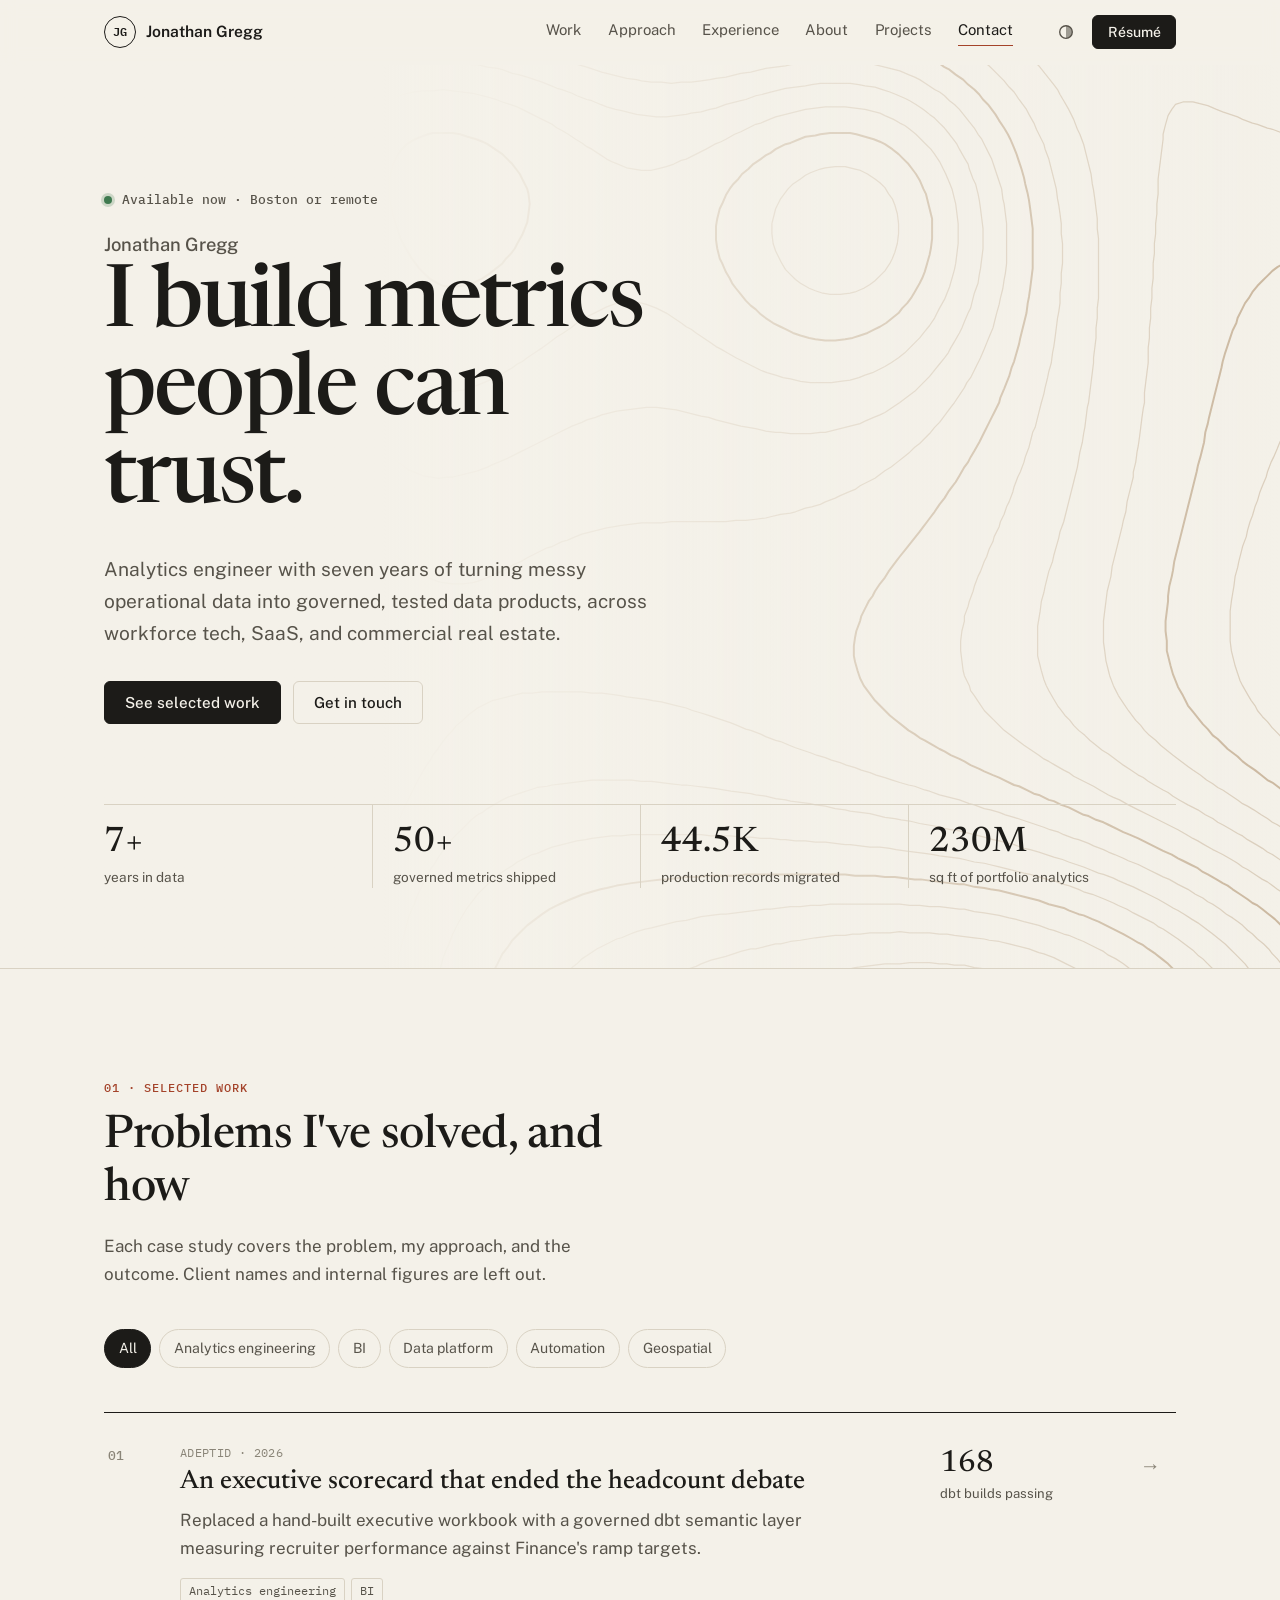
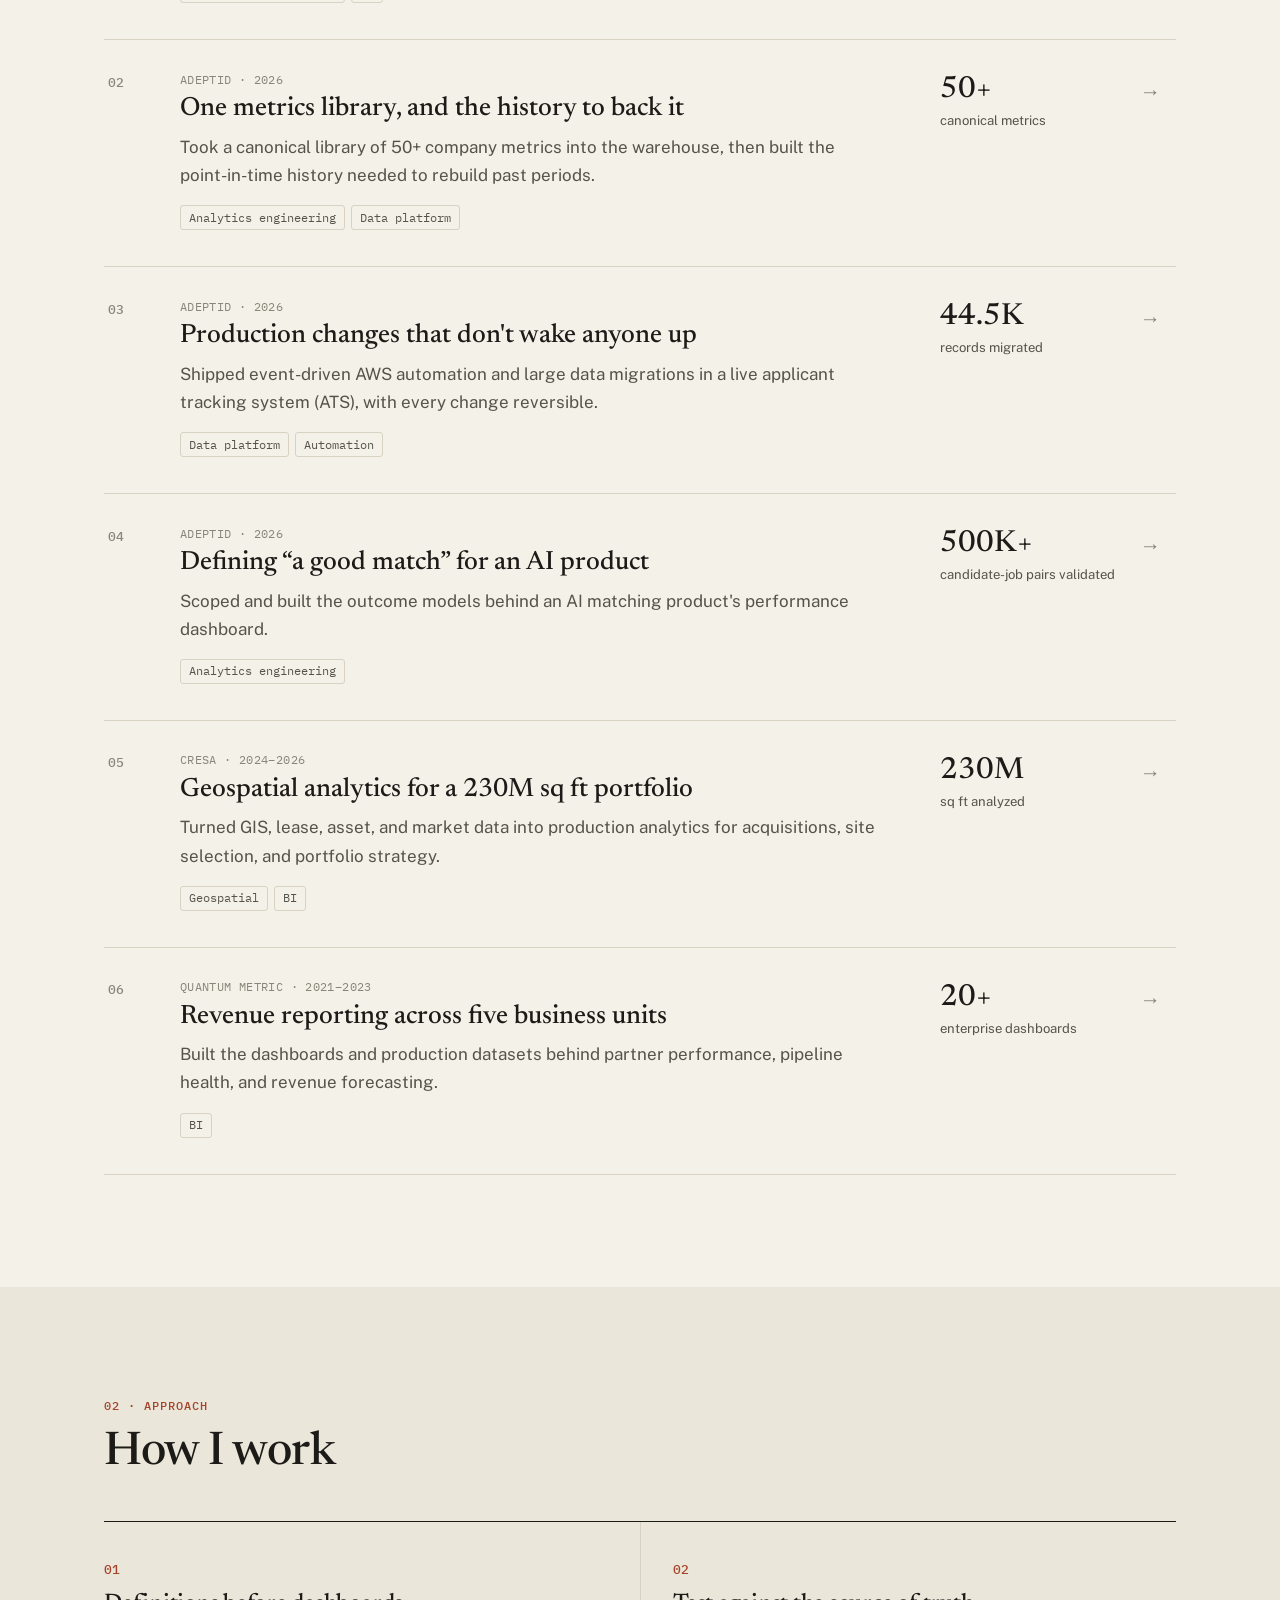
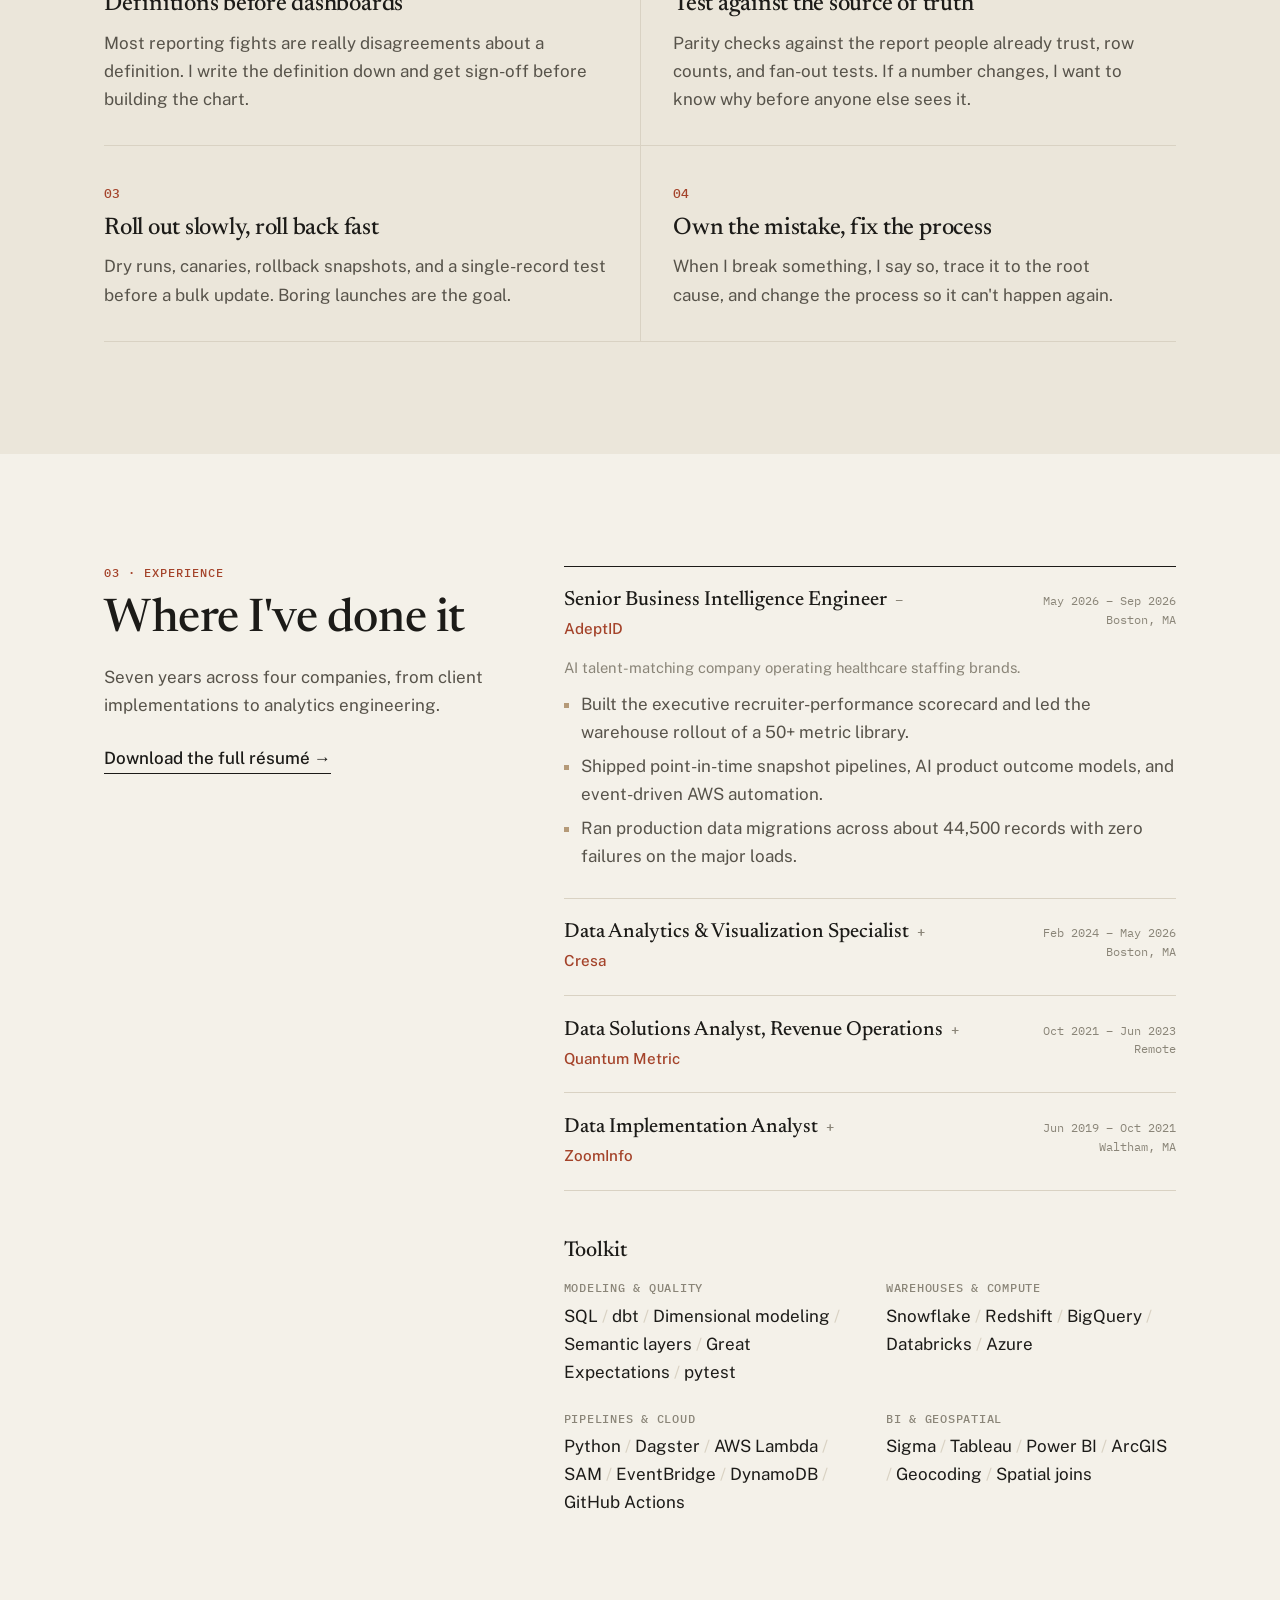
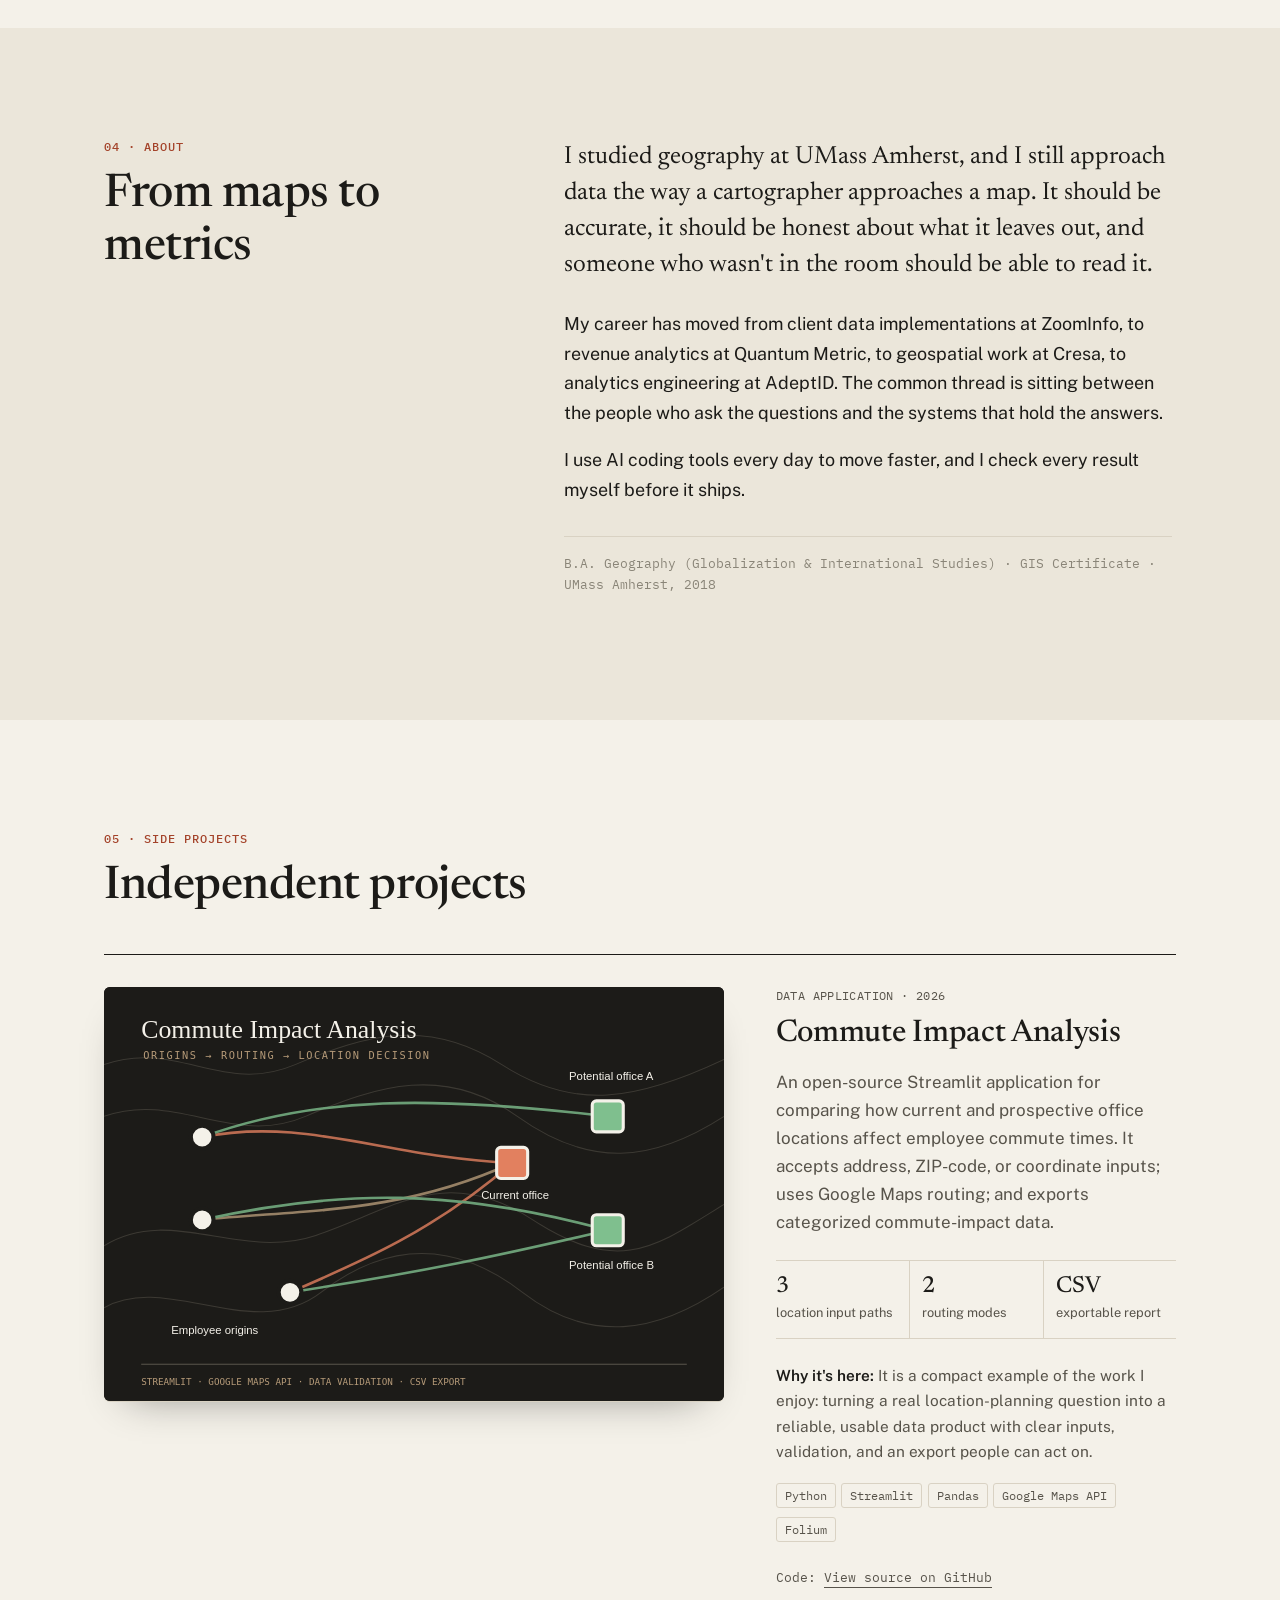
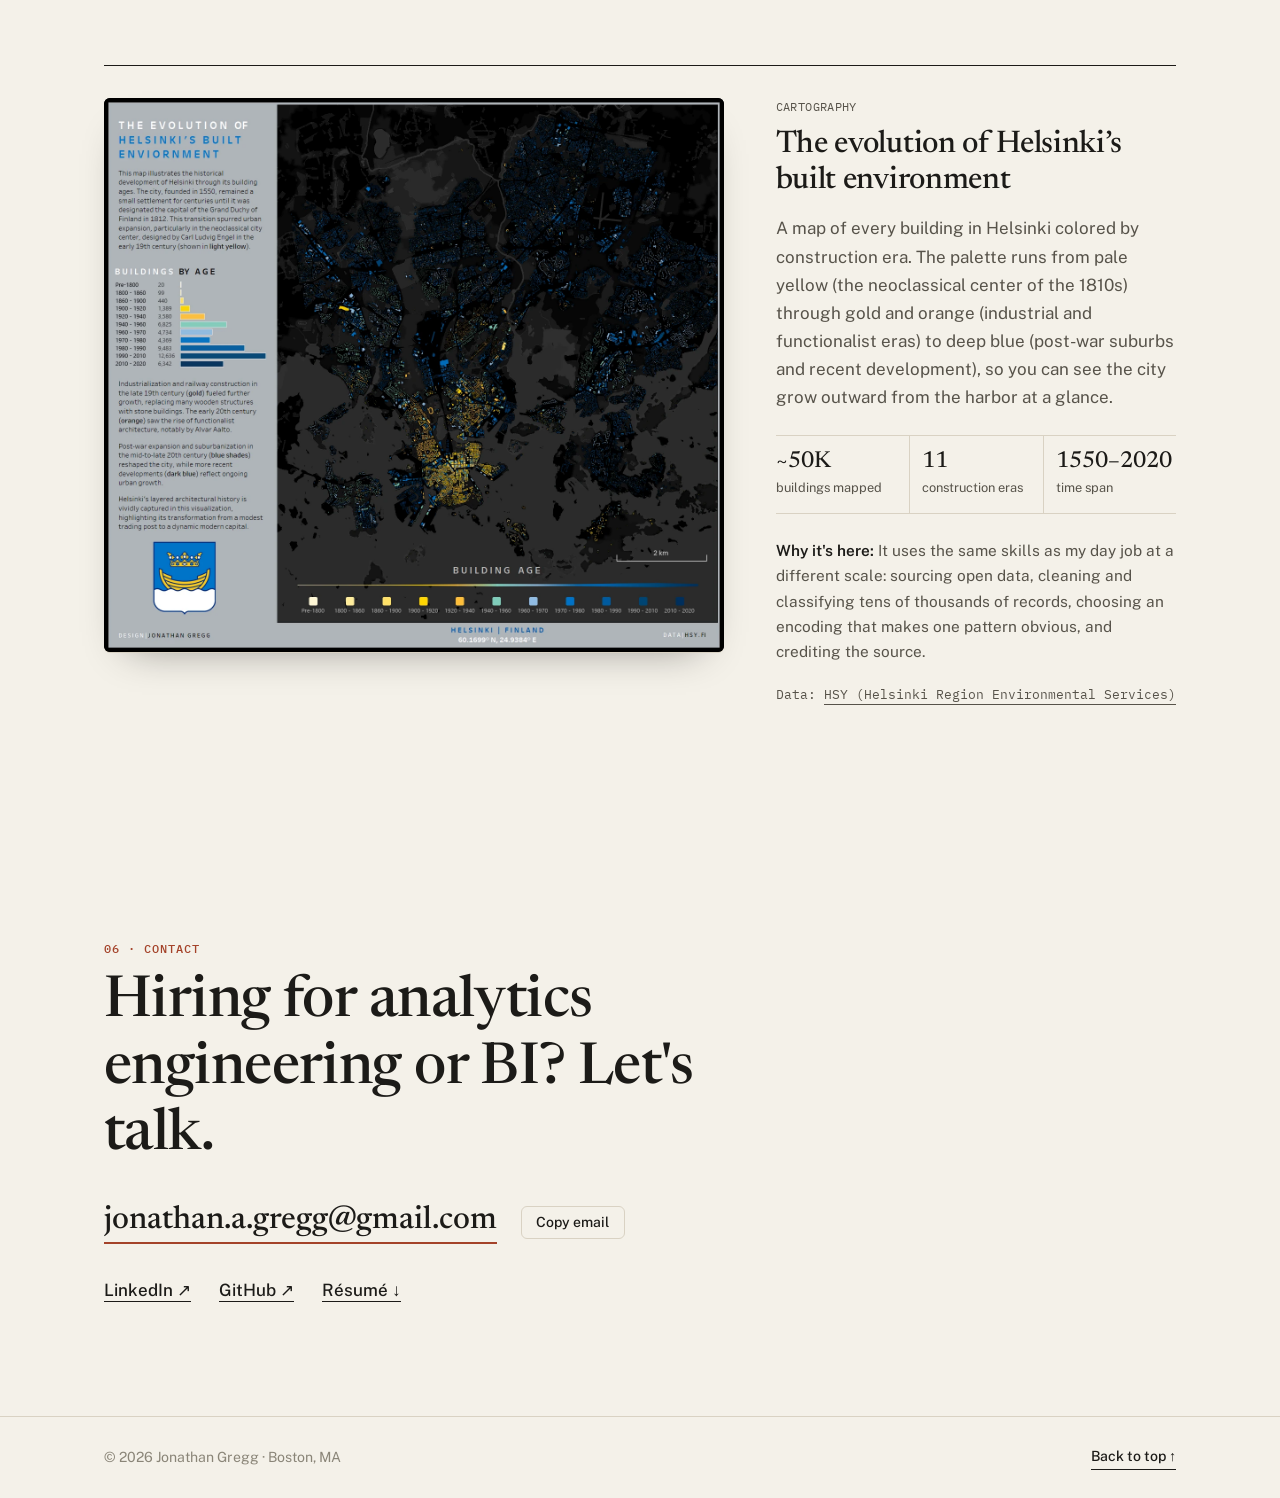
==== index.html @ a691b507 "Add commute impact portfolio project" ====
<!doctype html>
<html lang="en">
<head>
  <meta charset="utf-8">
  <meta name="viewport" content="width=device-width, initial-scale=1">
  <title>Jonathan Gregg · Analytics Engineer</title>
  <meta name="description" content="Jonathan Gregg is a Boston-based analytics engineer who builds governed, tested data products: dbt, Snowflake, Dagster, and BI.">
  <meta property="og:title" content="Jonathan Gregg · Analytics Engineer">
  <meta property="og:description" content="I build metrics people can trust. Selected work, experience, and contact.">
  <meta property="og:type" content="website">
  <meta property="og:url" content="https://jonathanagregg.github.io/">
  <link rel="canonical" href="https://jonathanagregg.github.io/">
  <meta name="theme-color" content="#f4f1e9">
  <link rel="icon" href="assets/img/favicon.svg" type="image/svg+xml">

  <!-- Apply the saved theme before first paint to avoid a flash. -->
  <script>
    try { var t = localStorage.getItem("theme"); if (t) document.documentElement.dataset.theme = t; } catch (e) {}
  </script>

  <link rel="preconnect" href="https://fonts.googleapis.com">
  <link rel="preconnect" href="https://fonts.gstatic.com" crossorigin>
  <link href="https://fonts.googleapis.com/css2?family=Newsreader:opsz,wght@6..72,400;6..72,500;6..72,600&family=Public+Sans:wght@400;500;600&family=IBM+Plex+Mono:wght@400;500&display=swap" rel="stylesheet">
  <link rel="stylesheet" href="assets/css/styles.css">
</head>
<body>
  <a class="skip" href="#main">Skip to content</a>

  <header class="site-header" id="top">
    <div class="wrap header-inner">
      <a class="wordmark" href="#top" aria-label="Back to top">
        <span class="monogram" aria-hidden="true">JG</span>
        <span class="wordmark-name" data-bind="name"></span>
      </a>
      <nav class="nav" aria-label="Primary">
        <button class="nav-toggle" aria-expanded="false" aria-controls="nav-list">Menu</button>
        <ul id="nav-list">
          <li><a href="#work">Work</a></li>
          <li><a href="#approach">Approach</a></li>
          <li><a href="#experience">Experience</a></li>
          <li><a href="#about">About</a></li>
          <li><a href="#projects">Projects</a></li>
          <li><a href="#contact">Contact</a></li>
        </ul>
      </nav>
      <div class="header-actions">
        <button class="theme-toggle" type="button" aria-label="Switch color theme">
          <svg viewBox="0 0 20 20" width="18" height="18" aria-hidden="true"><circle cx="10" cy="10" r="7" fill="none" stroke="currentColor" stroke-width="1.5"/><path d="M10 3a7 7 0 0 1 0 14z" fill="currentColor"/></svg>
        </button>
        <a class="btn btn-small" data-bind-href="resume" download>Résumé</a>
      </div>
    </div>
  </header>

  <main id="main">
    <!-- Hero -->
    <section class="hero">
      <div class="contours" aria-hidden="true"></div>
      <div class="wrap hero-inner">
        <p class="eyebrow"><span class="status-dot" aria-hidden="true"></span><span data-bind="availability"></span></p>
        <h1 class="hero-title">
          <span class="hero-name" data-bind="name"></span>
          <span class="hero-headline" data-bind="hero.headline"></span>
        </h1>
        <p class="hero-intro" data-bind="hero.intro"></p>
        <div class="hero-cta">
          <a class="btn" href="#work">See selected work</a>
          <a class="btn btn-ghost" href="#contact">Get in touch</a>
        </div>
        <dl class="glance" id="glance"></dl>
      </div>
    </section>

    <!-- Work -->
    <section class="section" id="work" aria-labelledby="work-title">
      <div class="wrap">
        <div class="section-head">
          <p class="kicker">01 · Selected work</p>
          <h2 id="work-title">Problems I've solved, and how</h2>
          <p class="section-lede">Each case study covers the problem, my approach, and the outcome. Client names and internal figures are left out.</p>
        </div>
        <div class="filters" role="toolbar" aria-label="Filter case studies" id="filters"></div>
        <p class="filter-count" id="filter-count" aria-live="polite"></p>
        <ol class="work-list" id="work-list"></ol>
      </div>
    </section>

    <!-- Approach -->
    <section class="section section-alt" id="approach" aria-labelledby="approach-title">
      <div class="wrap">
        <div class="section-head">
          <p class="kicker">02 · Approach</p>
          <h2 id="approach-title">How I work</h2>
        </div>
        <ol class="principles" id="principles"></ol>
      </div>
    </section>

    <!-- Experience -->
    <section class="section" id="experience" aria-labelledby="exp-title">
      <div class="wrap two-col">
        <div class="section-head">
          <p class="kicker">03 · Experience</p>
          <h2 id="exp-title">Where I've done it</h2>
          <p class="section-lede">Seven years across four companies, from client implementations to analytics engineering.</p>
          <a class="text-link" data-bind-href="resume" download>Download the full résumé →</a>
        </div>
        <div>
          <ol class="timeline" id="timeline"></ol>
          <h3 class="toolkit-title">Toolkit</h3>
          <div class="toolkit" id="toolkit"></div>
        </div>
      </div>
    </section>

    <!-- About -->
    <section class="section section-alt" id="about" aria-labelledby="about-title">
      <div class="wrap two-col">
        <div class="section-head">
          <p class="kicker">04 · About</p>
          <h2 id="about-title">From maps to metrics</h2>
        </div>
        <div class="prose" id="about-body"></div>
      </div>
    </section>

    <!-- Side projects -->
    <section class="section" id="projects" aria-labelledby="projects-title">
      <div class="wrap">
        <div class="section-head">
          <p class="kicker">05 · Side projects</p>
          <h2 id="projects-title">Independent projects</h2>
        </div>
        <div id="project-list"></div>
      </div>
    </section>

    <!-- Contact -->
    <section class="section contact" id="contact" aria-labelledby="contact-title">
      <div class="wrap">
        <p class="kicker">06 · Contact</p>
        <h2 id="contact-title" class="contact-title">Hiring for analytics engineering or BI? Let's talk.</h2>
        <div class="contact-row">
          <a class="contact-email" data-bind-mailto="email"><span data-bind="email"></span></a>
          <button class="btn btn-ghost btn-small" type="button" id="copy-email">Copy email</button>
        </div>
        <ul class="contact-links" id="contact-links"></ul>
      </div>
    </section>
  </main>

  <footer class="site-footer">
    <div class="wrap footer-inner">
      <p>© <span id="year"></span> <span data-bind="name"></span> · <span data-bind="location"></span></p>
      <a href="#top" class="text-link">Back to top ↑</a>
    </div>
  </footer>

  <!-- Case study panel -->
  <dialog class="case" id="case" aria-labelledby="case-title">
    <div class="case-bar">
      <p class="case-meta" id="case-meta"></p>
      <button class="case-close" type="button" data-close aria-label="Close case study">Close <kbd>Esc</kbd></button>
    </div>
    <article class="case-body" id="case-body"></article>
    <div class="case-nav">
      <button type="button" class="case-step" data-step="-1">← Previous</button>
      <span class="case-pos" id="case-pos"></span>
      <button type="button" class="case-step" data-step="1">Next →</button>
    </div>
  </dialog>

  <!-- Full-screen image viewer -->
  <dialog class="lightbox" id="lightbox" aria-label="Full-size image">
    <div class="lightbox-bar">
      <p class="lightbox-caption" id="lightbox-caption"></p>
      <div class="lightbox-actions">
        <a class="lightbox-btn" id="lightbox-open" target="_blank" rel="noopener">Open original ↗</a>
        <button class="lightbox-btn" type="button" data-close-lightbox>Close <kbd>Esc</kbd></button>
      </div>
    </div>
    <img id="lightbox-img" alt="">
  </dialog>

  <div class="toast" id="toast" role="status" aria-live="polite"></div>

  <noscript><p class="wrap">This site needs JavaScript to show its content. You can also reach me at jonathan.a.gregg@gmail.com.</p></noscript>

  <script src="assets/js/content.js"></script>
  <script src="assets/js/contours.js"></script>
  <script src="assets/js/main.js"></script>
</body>
</html>
---- assets/css/styles.css ----
/* ==========================================================================
   Jonathan Gregg: portfolio styles
   Colors and type are set once in :root. Change them there to re-theme.
   ========================================================================== */

:root {
  --paper: #f4f1e9;
  --paper-2: #ebe6da;
  --card: #fbf9f4;
  --ink: #1c1b18;
  --ink-2: #57534a;
  --ink-3: #8a8578;
  --rule: #d9d2c3;
  --accent: #a4432a;        /* survey-map red */
  --accent-ink: #fbf9f4;
  --contour: #b59a78;
  --ok: #3f7a4f;

  --serif: "Newsreader", "Iowan Old Style", Georgia, serif;
  --sans: "Public Sans", -apple-system, "Segoe UI", Helvetica, Arial, sans-serif;
  --mono: "IBM Plex Mono", ui-monospace, "SF Mono", Menlo, monospace;

  --wrap: 72rem;
  --gutter: clamp(1rem, 4vw, 2.5rem);
  --radius: 6px;
  --ease: cubic-bezier(.2, .7, .2, 1);
  color-scheme: light;
}

@media (prefers-color-scheme: dark) {
  :root:not([data-theme="light"]) {
    --paper: #151513; --paper-2: #1c1c19; --card: #1f1f1b;
    --ink: #ece7dc; --ink-2: #b3ad9f; --ink-3: #847f73; --rule: #34332d;
    --accent: #e2805f; --accent-ink: #151513; --contour: #6b5d4b; --ok: #7fbf8e;
    color-scheme: dark;
  }
}
:root[data-theme="dark"] {
  --paper: #151513; --paper-2: #1c1c19; --card: #1f1f1b;
  --ink: #ece7dc; --ink-2: #b3ad9f; --ink-3: #847f73; --rule: #34332d;
  --accent: #e2805f; --accent-ink: #151513; --contour: #6b5d4b; --ok: #7fbf8e;
  color-scheme: dark;
}

/* ---------- Base ---------- */
*, *::before, *::after { box-sizing: border-box; }
html { scroll-behavior: smooth; -webkit-text-size-adjust: 100%; }
html.modal-open { overflow: hidden; }
body {
  margin: 0;
  background: var(--paper);
  color: var(--ink);
  font: 400 1.0625rem/1.65 var(--sans);
  -webkit-font-smoothing: antialiased;
  text-rendering: optimizeLegibility;
}
img, svg { display: block; max-width: 100%; }
a { color: inherit; }
h1, h2, h3, h4 { font-family: var(--serif); font-weight: 500; line-height: 1.15; margin: 0; letter-spacing: -0.01em; }
p { margin: 0 0 1em; }
ul, ol { margin: 0; padding: 0; list-style: none; }
button { font: inherit; color: inherit; cursor: pointer; }
::selection { background: var(--accent); color: var(--accent-ink); }
:focus-visible { outline: 2px solid var(--accent); outline-offset: 3px; border-radius: 2px; }

.wrap { max-width: var(--wrap); margin: 0 auto; padding: 0 var(--gutter); }
.skip { position: absolute; left: -999px; top: 0; background: var(--ink); color: var(--paper); padding: .6rem 1rem; z-index: 100; }
.skip:focus { left: 1rem; top: 1rem; }

/* ---------- Buttons & links ---------- */
.btn {
  display: inline-flex; align-items: center; gap: .5rem;
  padding: .8rem 1.25rem; border-radius: var(--radius);
  background: var(--ink); color: var(--paper);
  border: 1px solid var(--ink);
  font: 500 .95rem/1 var(--sans); text-decoration: none;
  transition: transform .2s var(--ease), background .2s, color .2s;
}
.btn:hover { background: var(--accent); border-color: var(--accent); color: var(--accent-ink); }
.btn:active { transform: translateY(1px); }
.btn-ghost { background: transparent; color: var(--ink); border-color: var(--rule); }
.btn-ghost:hover { background: var(--paper-2); color: var(--ink); border-color: var(--ink-3); }
.btn-small { padding: .55rem .9rem; font-size: .875rem; }

.text-link {
  color: var(--ink); text-decoration: none; font-weight: 500;
  background: linear-gradient(currentColor, currentColor) 0 100% / 100% 1px no-repeat;
  padding-bottom: 2px; transition: color .2s, background-size .25s var(--ease);
}
.text-link:hover { color: var(--accent); }

.kicker { font: 500 .78rem/1 var(--mono); letter-spacing: .08em; text-transform: uppercase; color: var(--accent); margin-bottom: 1rem; }
.tag {
  display: inline-block; font: 400 .75rem/1 var(--mono); color: var(--ink-2);
  padding: .35rem .5rem; border: 1px solid var(--rule); border-radius: 3px; margin: 0 .35rem .35rem 0;
}

/* ---------- Header ---------- */
.site-header {
  position: sticky; top: 0; z-index: 20;
  background: color-mix(in srgb, var(--paper) 88%, transparent);
  backdrop-filter: saturate(1.2) blur(8px);
  -webkit-backdrop-filter: saturate(1.2) blur(8px);
  border-bottom: 1px solid transparent;
  transition: border-color .2s;
}
.site-header.scrolled { border-bottom-color: var(--rule); }
.header-inner { display: flex; align-items: center; gap: 1.5rem; height: 4rem; }
.wordmark { display: flex; align-items: center; gap: .65rem; text-decoration: none; font-weight: 600; }
.monogram {
  display: grid; place-items: center; width: 2rem; height: 2rem;
  border: 1.5px solid var(--ink); border-radius: 50%;
  font: 600 .72rem/1 var(--mono); letter-spacing: .02em;
}
.wordmark-name { font-size: .98rem; }
.nav { margin-left: auto; }
.nav ul { display: flex; gap: .25rem; }
.nav a {
  display: block; padding: .45rem .7rem; border-radius: var(--radius);
  text-decoration: none; font-size: .93rem; color: var(--ink-2); transition: color .2s, background .2s;
}
.nav a:hover { color: var(--ink); background: var(--paper-2); }
.nav a.active { color: var(--ink); }
.nav a.active::after { content: ""; display: block; height: 1.5px; background: var(--accent); margin-top: 2px; }
.nav-toggle { display: none; background: none; border: 1px solid var(--rule); border-radius: var(--radius); padding: .4rem .75rem; font-size: .88rem; }
.header-actions { display: flex; align-items: center; gap: .5rem; }
.theme-toggle {
  display: grid; place-items: center; width: 2.25rem; height: 2.25rem;
  background: none; border: 1px solid transparent; border-radius: var(--radius); color: var(--ink-2);
  transition: color .2s, border-color .2s;
}
.theme-toggle:hover { color: var(--ink); border-color: var(--rule); }

/* ---------- Hero ---------- */
.hero { position: relative; overflow: hidden; border-bottom: 1px solid var(--rule); }
.contours {
  position: absolute; inset: -5% -8% -5% 28%;
  color: var(--contour); opacity: .7; pointer-events: none;
}
.contours svg { width: 100%; height: 100%; }
.hero::before { /* fade the contours into the text column */
  content: ""; position: absolute; inset: 0; z-index: 1; pointer-events: none;
  background: linear-gradient(90deg, var(--paper) 30%, color-mix(in srgb, var(--paper) 40%, transparent) 70%, transparent);
}
.hero-inner { position: relative; z-index: 2; padding-top: clamp(4rem, 11vw, 8rem); padding-bottom: clamp(3rem, 7vw, 5rem); }
.eyebrow { display: flex; align-items: center; gap: .6rem; font: 500 .82rem/1 var(--mono); color: var(--ink-2); margin-bottom: 1.75rem; }
.status-dot { width: .5rem; height: .5rem; border-radius: 50%; background: var(--ok); box-shadow: 0 0 0 3px color-mix(in srgb, var(--ok) 22%, transparent); }
.hero-title { display: grid; gap: .35rem; }
.hero-name { font: 500 clamp(1rem, 1.5vw, 1.15rem)/1.2 var(--sans); color: var(--ink-2); letter-spacing: 0; }
.hero-headline { font-size: clamp(2.6rem, 7.2vw, 5.4rem); line-height: 1.02; letter-spacing: -0.025em; max-width: 11ch; }
.hero-intro { max-width: 36rem; font-size: clamp(1.05rem, 1.6vw, 1.2rem); color: var(--ink-2); margin: 1.75rem 0 2rem; }
.hero-cta { display: flex; flex-wrap: wrap; gap: .75rem; }

.glance {
  display: grid; grid-template-columns: repeat(4, 1fr); margin: clamp(3rem, 7vw, 5rem) 0 0;
  border-top: 1px solid var(--rule);
}
.glance-item { padding: 1.25rem 1.25rem 0 0; display: flex; flex-direction: column-reverse; gap: .35rem; }
.glance-item + .glance-item { padding-left: 1.25rem; border-left: 1px solid var(--rule); }
.glance dd { margin: 0; font: 500 clamp(1.6rem, 3vw, 2.2rem)/1 var(--serif); }
.glance dt { font-size: .85rem; color: var(--ink-2); }

/* ---------- Sections ---------- */
.section { padding: clamp(4rem, 9vw, 7rem) 0; scroll-margin-top: 3rem; }
.section-alt { background: var(--paper-2); }
.section-head { margin-bottom: 2.5rem; }
.section-head h2 { font-size: clamp(2rem, 4vw, 2.9rem); max-width: 20ch; }
.section-lede { color: var(--ink-2); max-width: 34rem; margin: 1rem 0 0; }
.two-col { display: grid; grid-template-columns: minmax(0, 1fr) minmax(0, 1.6fr); gap: clamp(2rem, 6vw, 5rem); }
.two-col .section-head { position: sticky; top: 6rem; align-self: start; }
.two-col .text-link { display: inline-block; margin-top: 1.5rem; }

/* ---------- Filters ---------- */
.filters { display: flex; flex-wrap: wrap; gap: .5rem; }
.chip {
  padding: .45rem .85rem; border-radius: 999px; background: transparent;
  border: 1px solid var(--rule); font-size: .88rem; color: var(--ink-2);
  transition: all .2s var(--ease);
}
.chip:hover { border-color: var(--ink-3); color: var(--ink); }
.chip[aria-pressed="true"] { background: var(--ink); border-color: var(--ink); color: var(--paper); }
.filter-count { min-height: 1.4em; margin: .9rem 0 0; font: .8rem var(--mono); color: var(--ink-3); }

/* ---------- Work list ---------- */
.work-list { border-top: 1px solid var(--ink); margin-top: .75rem; }
.work-item { border-bottom: 1px solid var(--rule); }
.work-link {
  display: grid; grid-template-columns: 3rem minmax(0, 1fr) 11rem 2rem; gap: 1.5rem; align-items: start;
  padding: 1.9rem .25rem; text-decoration: none; position: relative;
  transition: background .25s var(--ease), padding .25s var(--ease);
}
.work-link:hover { background: var(--card); padding-left: 1rem; padding-right: 1rem; }
.work-index { font: 500 .8rem/1.9 var(--mono); color: var(--ink-3); }
.work-main { display: grid; gap: .45rem; }
.work-meta { font: .78rem var(--mono); letter-spacing: .03em; color: var(--ink-3); text-transform: uppercase; }
.work-title { font: 500 clamp(1.3rem, 2.3vw, 1.65rem)/1.2 var(--serif); }
.work-link:hover .work-title { color: var(--accent); }
.work-summary { color: var(--ink-2); max-width: 44rem; }
.work-tags { margin-top: .35rem; }
.work-stat { display: grid; gap: .25rem; font-size: .82rem; color: var(--ink-2); padding-top: .3rem; }
.work-stat strong { font: 500 1.9rem/1 var(--serif); color: var(--ink); }
.work-arrow { font-size: 1.3rem; padding-top: .3rem; color: var(--ink-3); transition: transform .25s var(--ease), color .2s; }
.work-link:hover .work-arrow { transform: translateX(4px); color: var(--accent); }

/* ---------- Principles ---------- */
.principles { display: grid; grid-template-columns: repeat(2, minmax(0, 1fr)); gap: 0; border-top: 1px solid var(--ink); }
.principle { padding: 2rem 2rem 2rem 0; border-bottom: 1px solid var(--rule); }
.principle:nth-child(even) { padding-left: 2rem; border-left: 1px solid var(--rule); }
.principle-num { font: 500 .8rem var(--mono); color: var(--accent); }
.principle h3 { font-size: 1.5rem; margin: .6rem 0 .6rem; }
.principle p { color: var(--ink-2); margin: 0; max-width: 32rem; }

/* ---------- Timeline ---------- */
.timeline { border-top: 1px solid var(--ink); }
.role { border-bottom: 1px solid var(--rule); }
.role summary {
  display: flex; justify-content: space-between; gap: 1rem; align-items: baseline;
  padding: 1.35rem 0; cursor: pointer; list-style: none;
}
.role summary::-webkit-details-marker { display: none; }
.role-head { display: grid; gap: .15rem; }
.role-title { font: 500 1.28rem/1.25 var(--serif); }
.role-title::after { content: " +"; font-family: var(--mono); font-size: .9rem; color: var(--ink-3); }
.role details[open] .role-title::after { content: " −"; }
.role-org { color: var(--accent); font-weight: 500; font-size: .95rem; }
.role-dates { font: .78rem/1.5 var(--mono); color: var(--ink-3); text-align: right; white-space: nowrap; }
.role-dates > span { display: block; }
.role summary:hover .role-title { color: var(--accent); }
.role-blurb { color: var(--ink-3); font-size: .92rem; margin: -.4rem 0 .6rem; }
.role ul { padding: 0 0 1.4rem 1.1rem; list-style: square; color: var(--ink-2); }
.role li { margin-bottom: .35rem; }
.role li::marker { color: var(--contour); }

.toolkit-title { font-size: 1.35rem; margin: 3rem 0 1rem; }
.toolkit { display: grid; grid-template-columns: repeat(2, minmax(0, 1fr)); gap: 1.5rem 2rem; }
.tool-group h4 { font: 500 .78rem var(--mono); text-transform: uppercase; letter-spacing: .06em; color: var(--ink-3); margin-bottom: .4rem; }
.tool-group p { margin: 0; }
.sep { color: var(--rule); }

/* ---------- About ---------- */
.prose p { font-size: 1.12rem; max-width: 38rem; }
.prose p:first-child { font: 400 clamp(1.3rem, 2.2vw, 1.55rem)/1.45 var(--serif); }
.prose .edu { font: .82rem/1.6 var(--mono); color: var(--ink-3); border-top: 1px solid var(--rule); padding-top: 1rem; margin-top: 2rem; }

/* ---------- Contact ---------- */
.contact-title { font-size: clamp(2rem, 5vw, 3.6rem); max-width: 18ch; margin-bottom: 2rem; }
.contact-row { display: flex; flex-wrap: wrap; align-items: center; gap: 1rem 1.5rem; }
.contact-email {
  font: 500 clamp(1.25rem, 3vw, 2rem)/1.2 var(--serif); text-decoration: none; word-break: break-all;
  border-bottom: 2px solid var(--accent); padding-bottom: .15rem; transition: color .2s;
}
.contact-email:hover { color: var(--accent); }
.contact-links { display: flex; gap: 1.75rem; margin-top: 2rem; }

/* ---------- Footer ---------- */
.site-footer { border-top: 1px solid var(--rule); padding: 1.75rem 0; font-size: .88rem; color: var(--ink-3); }
.footer-inner { display: flex; justify-content: space-between; align-items: center; gap: 1rem; flex-wrap: wrap; }
.footer-inner p { margin: 0; }

/* ---------- Case study dialog ---------- */
.case {
  width: min(52rem, 100vw); max-width: 100vw; height: 100dvh; max-height: 100dvh;
  margin: 0 0 0 auto; padding: 0; border: 0; border-left: 1px solid var(--rule);
  background: var(--paper); color: var(--ink);
  display: none; flex-direction: column;
}
.case[open] { display: flex; animation: slide-in .35s var(--ease); }
.case::backdrop { background: rgb(20 18 14 / .45); animation: fade .3s ease; }
@keyframes slide-in { from { transform: translateX(3rem); opacity: 0; } to { transform: none; opacity: 1; } }
@keyframes fade { from { opacity: 0; } }
.case-bar, .case-nav {
  display: flex; align-items: center; justify-content: space-between; gap: 1rem;
  padding: .9rem clamp(1.25rem, 4vw, 3rem); border-bottom: 1px solid var(--rule); flex: none;
}
.case-nav { border-bottom: 0; border-top: 1px solid var(--rule); }
.case-meta { margin: 0; font: .8rem var(--mono); color: var(--ink-3); text-transform: uppercase; letter-spacing: .04em; }
.case-close, .case-step {
  background: none; border: 1px solid var(--rule); border-radius: var(--radius);
  padding: .45rem .8rem; font-size: .88rem; color: var(--ink-2); transition: all .2s;
}
.case-close:hover, .case-step:hover:not(:disabled) { color: var(--ink); border-color: var(--ink-3); }
.case-step:disabled { opacity: .4; cursor: default; }
.case-close kbd { font: .7rem var(--mono); color: var(--ink-3); margin-left: .3rem; }
.case-pos { font: .8rem var(--mono); color: var(--ink-3); }
.case-body { overflow-y: auto; padding: clamp(1.5rem, 5vw, 3rem); flex: 1; overscroll-behavior: contain; }
.case-body h2 { font-size: clamp(1.9rem, 4vw, 2.7rem); max-width: 22ch; }
.case-summary { font-size: 1.15rem; color: var(--ink-2); margin: 1rem 0 2rem; max-width: 40rem; }
.case-metrics { display: grid; grid-template-columns: repeat(3, minmax(0, 1fr)); margin: 0 0 2.5rem; border-block: 1px solid var(--rule); }
.case-metrics div { padding: 1.1rem 1rem 1.1rem 0; }
.case-metrics div + div { padding-left: 1rem; border-left: 1px solid var(--rule); }
.case-metrics dd { margin: 0 0 .3rem; font: 500 2rem/1 var(--serif); color: var(--accent); }
.case-metrics dt { font-size: .85rem; color: var(--ink-2); }
.case-grid { display: grid; gap: 2rem; }
.case-grid h3 { font: 500 .78rem var(--mono); text-transform: uppercase; letter-spacing: .08em; color: var(--ink-3); margin-bottom: .75rem; }
.case-grid p { margin: 0; max-width: 42rem; }
.steps { counter-reset: s; display: grid; gap: .9rem; max-width: 42rem; }
.steps li { counter-increment: s; display: grid; grid-template-columns: 2rem 1fr; }
.steps li::before { content: counter(s, decimal-leading-zero); font: 500 .8rem/1.9 var(--mono); color: var(--accent); }
.case-outcome { background: var(--card); border: 1px solid var(--rule); border-left: 3px solid var(--accent); padding: 1.25rem 1.4rem; border-radius: 0 var(--radius) var(--radius) 0; }
.case-outcome p { font: 400 1.2rem/1.45 var(--serif); }

/* ---------- Side projects ---------- */
.project {
  display: grid; grid-template-columns: minmax(0, 1.55fr) minmax(0, 1fr);
  gap: clamp(1.75rem, 4vw, 3.5rem); align-items: start;
  border-top: 1px solid var(--ink); padding-top: 2rem;
}
.project + .project { margin-top: 4rem; }
.project-figure { margin: 0; }
.project-zoom {
  position: relative; display: block; width: 100%; padding: 0; border: 0; background: #1b1b1b;
  border-radius: var(--radius); overflow: hidden; cursor: zoom-in;
  box-shadow: 0 1px 0 var(--rule), 0 18px 40px -24px rgb(0 0 0 / .45);
}
.project-zoom img { width: 100%; height: auto; transition: transform .6s var(--ease); }
.project-zoom:hover img { transform: scale(1.015); }
.project-zoom-hint {
  position: absolute; right: .75rem; bottom: .75rem;
  font: 500 .72rem/1 var(--mono); letter-spacing: .05em; text-transform: uppercase;
  color: #f4f1e9; background: rgb(20 18 14 / .72); padding: .5rem .65rem; border-radius: 3px;
  opacity: 0; transform: translateY(4px); transition: opacity .25s, transform .25s var(--ease);
}
.project-zoom:hover .project-zoom-hint, .project-zoom:focus-visible .project-zoom-hint { opacity: 1; transform: none; }
.project-text h3 { font-size: clamp(1.5rem, 2.6vw, 1.95rem); margin: .5rem 0 1rem; }
.project-text > p { color: var(--ink-2); }
.project-facts { display: grid; grid-template-columns: repeat(3, minmax(0, 1fr)); margin: 1.5rem 0; border-block: 1px solid var(--rule); }
.project-facts div { padding: .9rem .75rem .9rem 0; }
.project-facts div + div { padding-left: .75rem; border-left: 1px solid var(--rule); }
.project-facts dd { margin: 0 0 .25rem; font: 500 1.45rem/1 var(--serif); color: var(--ink); white-space: nowrap; }
.project-facts dt { font-size: .8rem; color: var(--ink-2); }
.project-why { font-size: .96rem; }
.project-why strong { color: var(--ink); font-weight: 600; }
.project-source { font: .8rem/1.6 var(--mono); color: var(--ink-3); margin-top: 1.25rem; }
.project-source .text-link { font-weight: 400; color: var(--ink-2); }

/* ---------- Lightbox ---------- */
.lightbox {
  width: 100vw; height: 100dvh; max-width: 100vw; max-height: 100dvh; margin: 0; padding: 0;
  border: 0; background: rgb(14 13 11 / .94); color: #ece7dc;
  display: none; flex-direction: column;
}
.lightbox[open] { display: flex; animation: fade .25s ease; }
.lightbox::backdrop { background: transparent; }
.lightbox-bar { display: flex; justify-content: space-between; align-items: center; gap: 1rem; padding: .85rem clamp(1rem, 3vw, 2rem); flex: none; }
.lightbox-caption { margin: 0; font: .8rem var(--mono); letter-spacing: .04em; text-transform: uppercase; color: #b3ad9f; }
.lightbox-actions { display: flex; gap: .5rem; }
.lightbox-btn {
  background: none; border: 1px solid #3a3933; border-radius: var(--radius); color: #ece7dc;
  padding: .45rem .8rem; font: .88rem var(--sans); text-decoration: none; transition: border-color .2s;
}
.lightbox-btn:hover { border-color: #847f73; }
.lightbox-btn kbd { font: .7rem var(--mono); color: #847f73; margin-left: .3rem; }
.lightbox img { flex: 1; min-height: 0; width: 100%; object-fit: contain; padding: 0 clamp(.5rem, 2vw, 2rem) clamp(.5rem, 2vw, 2rem); cursor: zoom-out; }

/* ---------- Toast ---------- */
.toast {
  position: fixed; left: 50%; bottom: 1.5rem; z-index: 50;
  transform: translate(-50%, 1rem); opacity: 0; pointer-events: none;
  background: var(--ink); color: var(--paper); padding: .65rem 1rem; border-radius: var(--radius);
  font-size: .9rem; transition: all .25s var(--ease);
}
.toast.show { opacity: 1; transform: translate(-50%, 0); }

/* ---------- Reveal ---------- */
.reveal { opacity: 0; transform: translateY(10px); transition: opacity .6s var(--ease), transform .6s var(--ease); }
.reveal.in { opacity: 1; transform: none; }

/* ---------- Responsive ---------- */
@media (max-width: 900px) {
  .project { grid-template-columns: 1fr; }
  .project-zoom-hint { opacity: 1; transform: none; }
  .two-col { grid-template-columns: 1fr; gap: 0; }
  .two-col .section-head { position: static; }
  .work-link { grid-template-columns: 2.25rem minmax(0, 1fr) 1.5rem; }
  .work-stat { grid-column: 2; grid-row: 2; display: flex; align-items: baseline; gap: .6rem; padding: 0; }
  .work-stat strong { font-size: 1.4rem; }
  .work-arrow { grid-column: 3; grid-row: 1; }
}
@media (max-width: 760px) {
  .nav-toggle { display: inline-block; }
  .nav ul {
    display: none; position: absolute; left: 0; right: 0; top: 4rem;
    flex-direction: column; gap: 0; padding: .5rem var(--gutter) 1rem;
    background: var(--paper); border-bottom: 1px solid var(--rule);
  }
  .nav ul.open { display: flex; }
  .nav a { padding: .8rem 0; font-size: 1.05rem; border-bottom: 1px solid var(--rule); border-radius: 0; }
  .nav a.active::after { display: none; }
  .wordmark-name { display: none; }
  .header-inner { gap: .75rem; }
  .contours { inset: 0 -40% 0 -10%; opacity: .35; }
  .hero::before { background: linear-gradient(180deg, transparent, var(--paper) 85%); }
  .glance { grid-template-columns: repeat(2, 1fr); }
  .glance-item:nth-child(3) { padding-left: 0; border-left: 0; }
  .glance-item { padding-bottom: 1.25rem; }
  .glance-item:nth-child(n+3) { border-top: 1px solid var(--rule); }
  .principles, .toolkit { grid-template-columns: 1fr; }
  .principle, .principle:nth-child(even) { padding: 1.75rem 0; border-left: 0; }
  .case-metrics { grid-template-columns: 1fr; }
  .case-metrics div + div { padding-left: 0; border-left: 0; border-top: 1px solid var(--rule); }
  .case-metrics div { display: flex; align-items: baseline; gap: .75rem; padding: .8rem 0; }
  .case-metrics dd { font-size: 1.5rem; margin: 0; }
  .case { border-left: 0; }
  .case-close kbd { display: none; }
  .role summary { flex-direction: column; gap: .35rem; }
  .lightbox-btn kbd { display: none; }
  .project-facts dd { font-size: 1.1rem; white-space: normal; }
  .project-facts div { padding-right: .5rem; }
  .project-facts div + div { padding-left: .5rem; }
  .lightbox-caption { display: none; }
  .role-dates { text-align: left; }
  .role-dates > span { display: inline; }
  .role-place::before { content: " · "; }
  .role-dates { white-space: normal; }
}

@media (prefers-reduced-motion: reduce) {
  html { scroll-behavior: auto; }
  *, *::before, *::after { animation: none !important; transition: none !important; }
  .reveal { opacity: 1; transform: none; }
}

/* ---------- Print: a clean one-pager of the page ---------- */
@media print {
  .site-header, .contours, .hero::before, .lightbox, .project-zoom-hint, .filters, .filter-count, .hero-cta, .work-arrow, .case, .toast, .site-footer a, #copy-email { display: none !important; }
  body { background: #fff; color: #000; font-size: 11pt; }
  .section, .hero-inner { padding: 1.5rem 0; }
  .section-alt { background: none; }
  .reveal { opacity: 1; transform: none; }
  .role details > *:not(summary) { display: block; }
  a { text-decoration: none; }
}
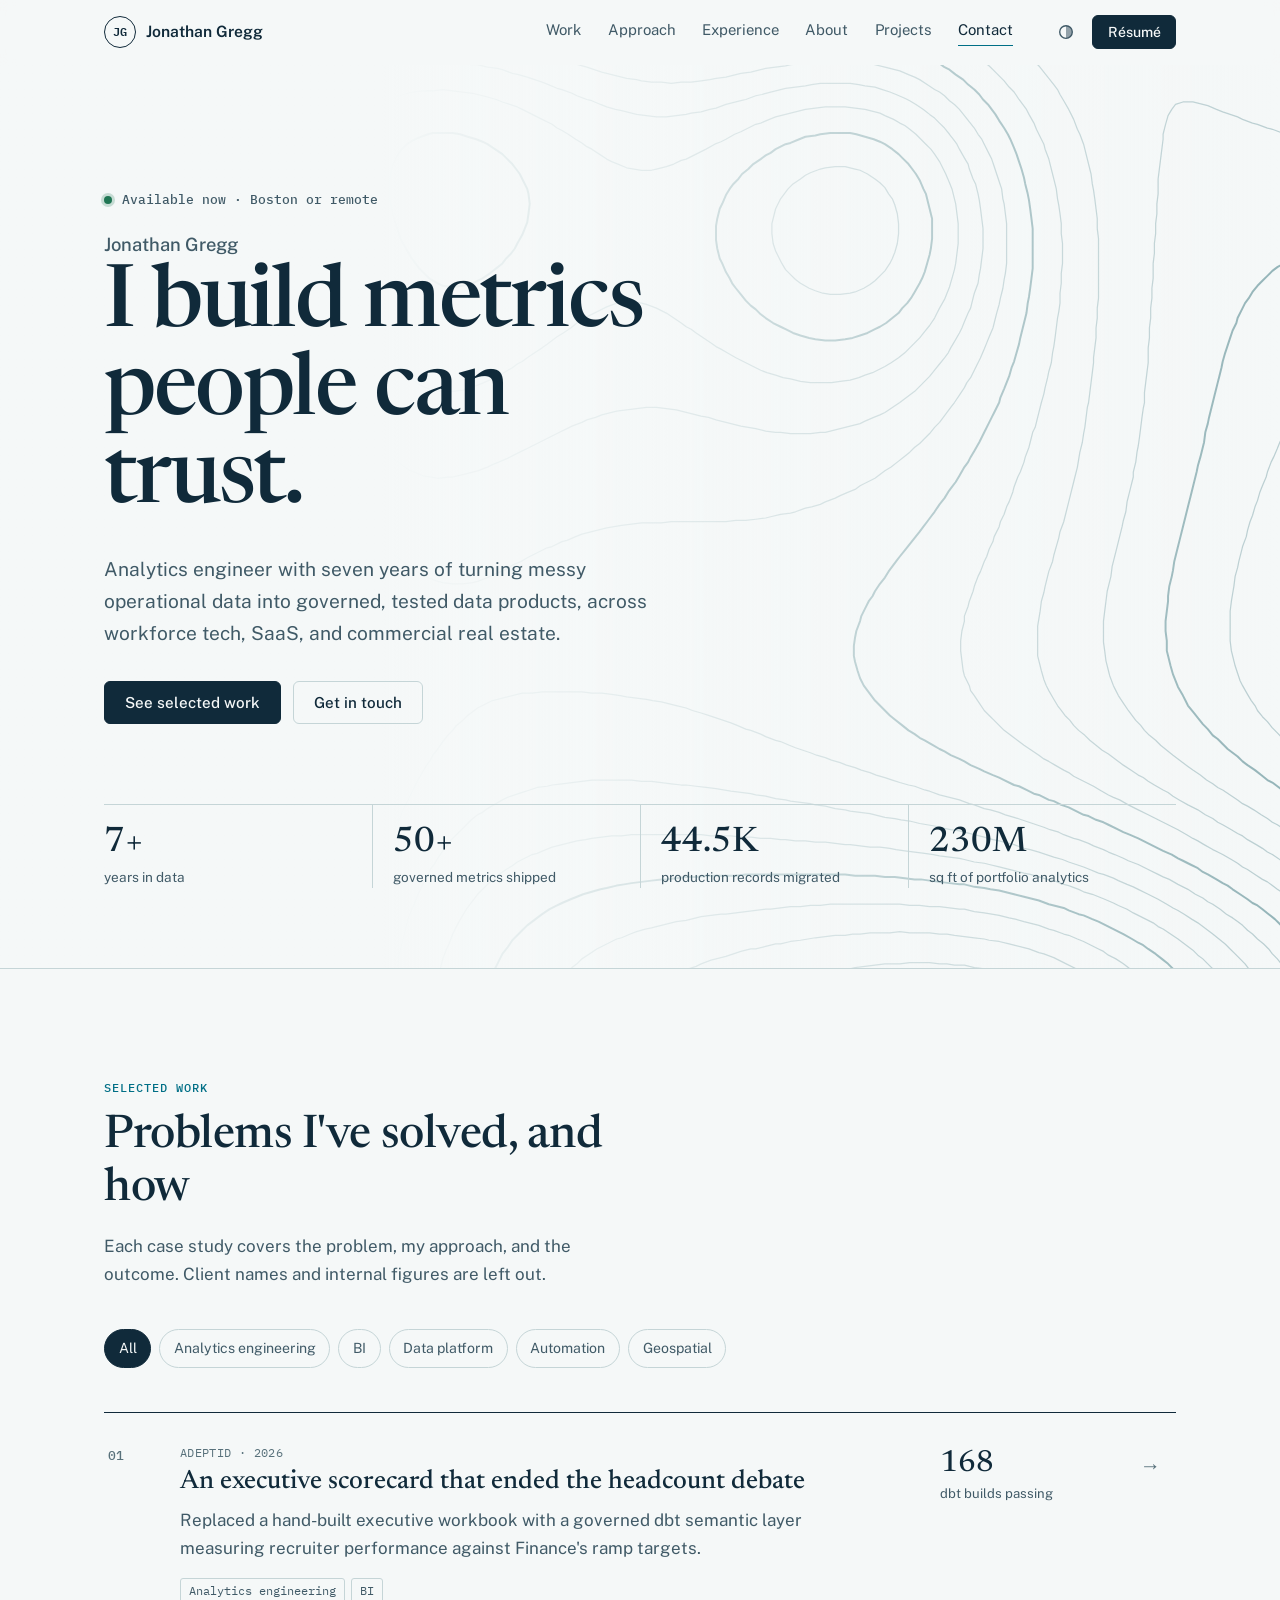
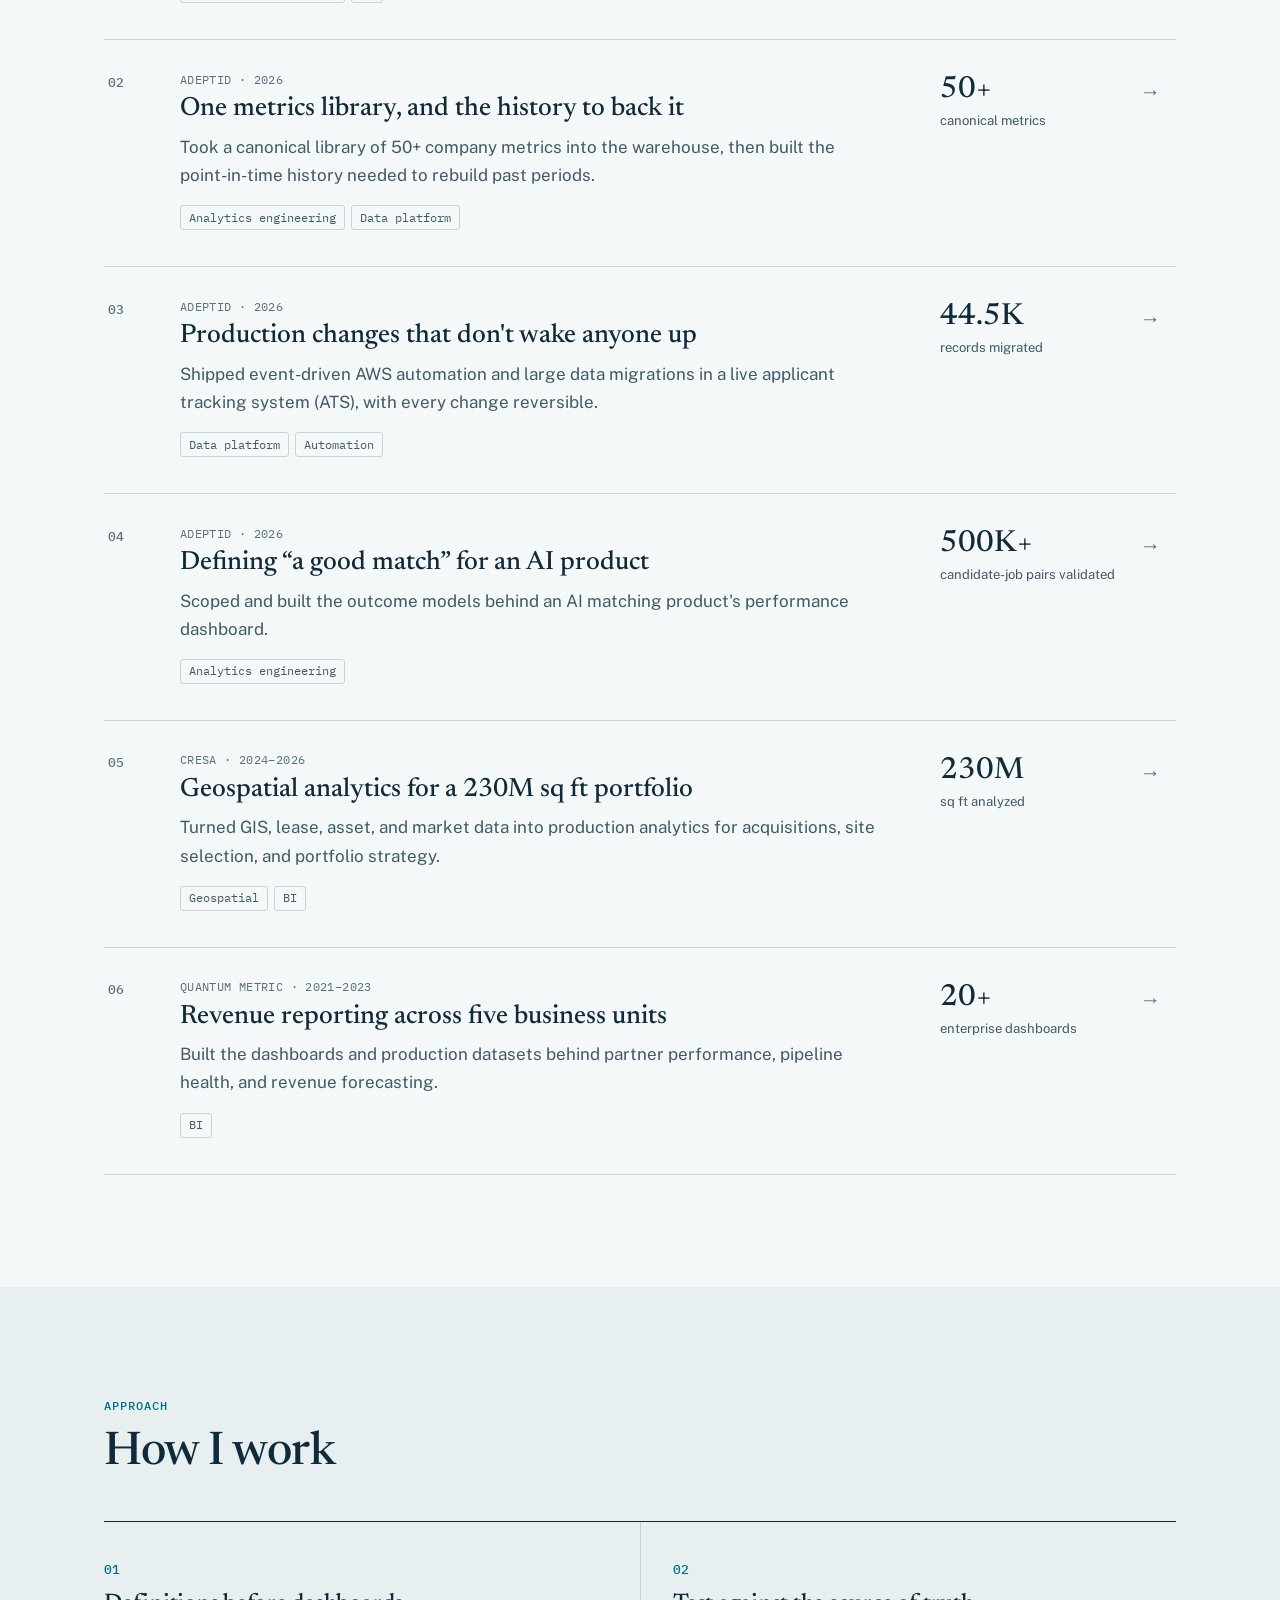
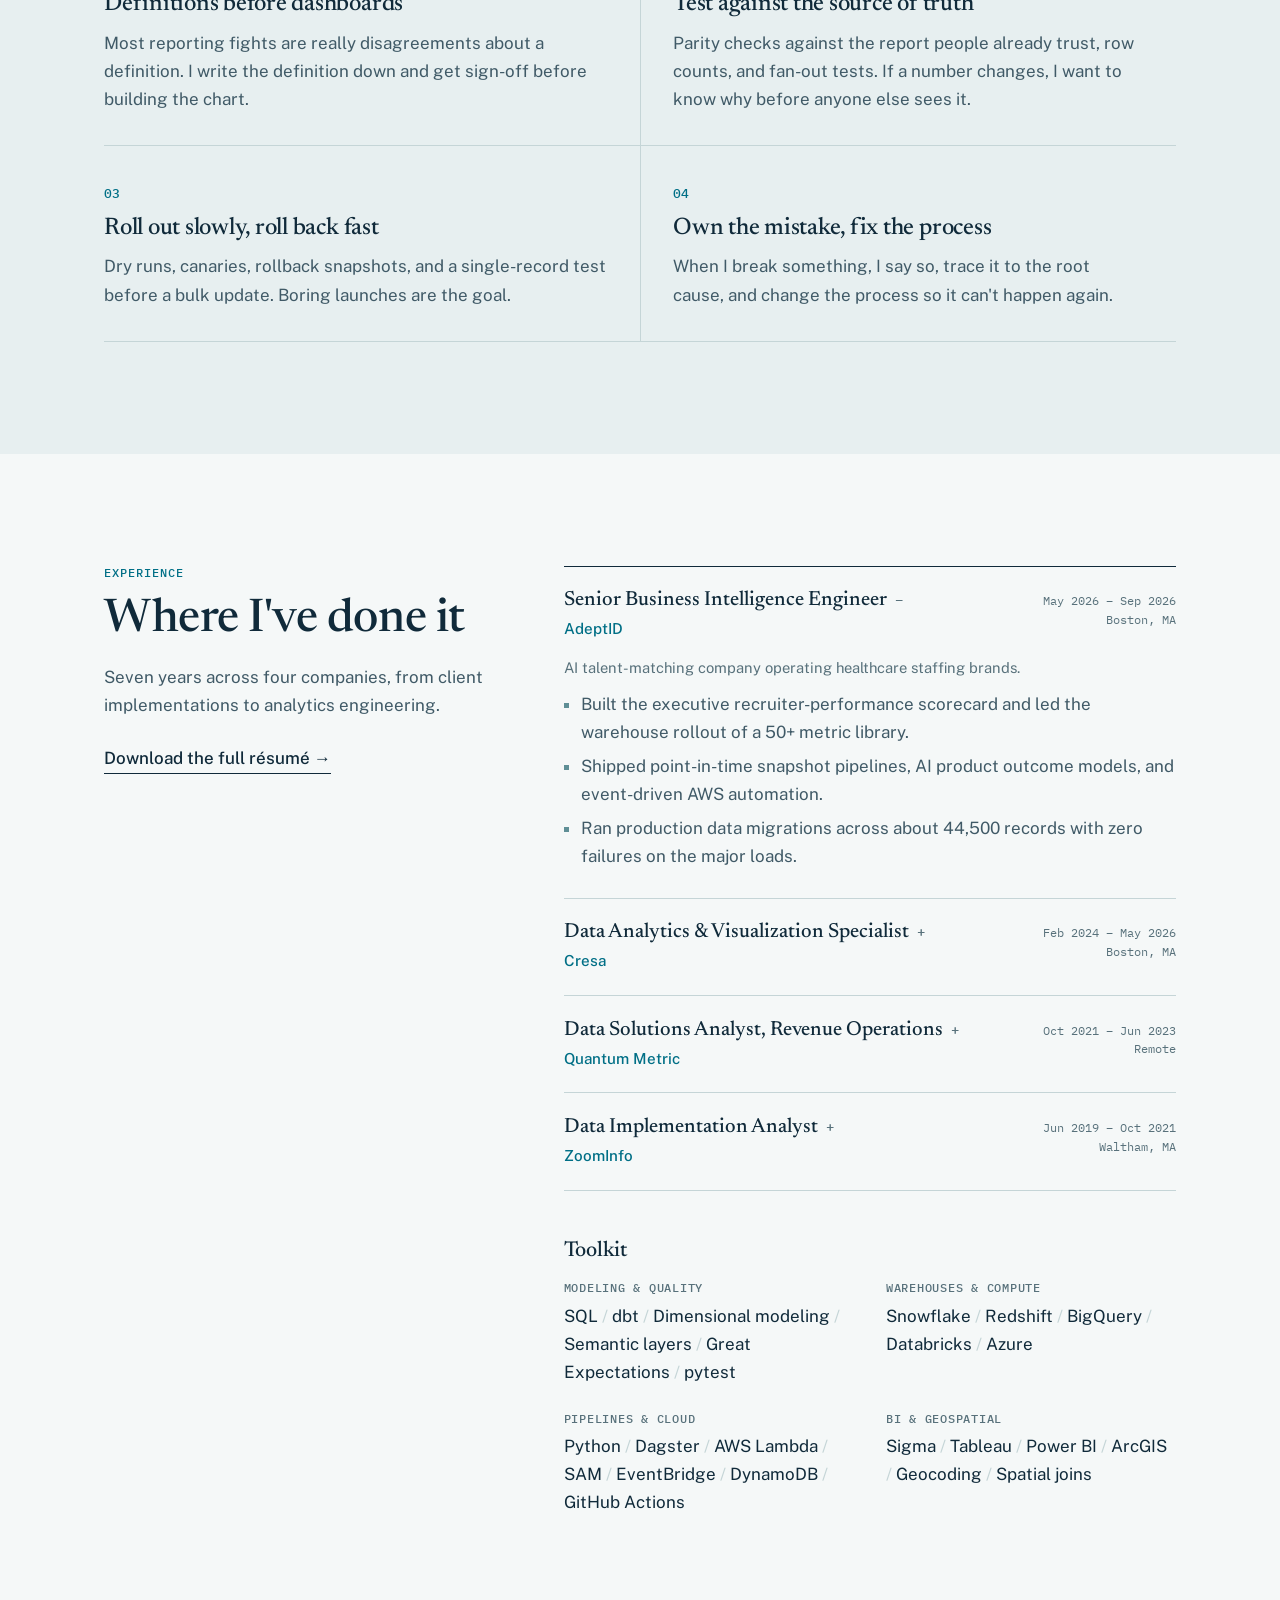
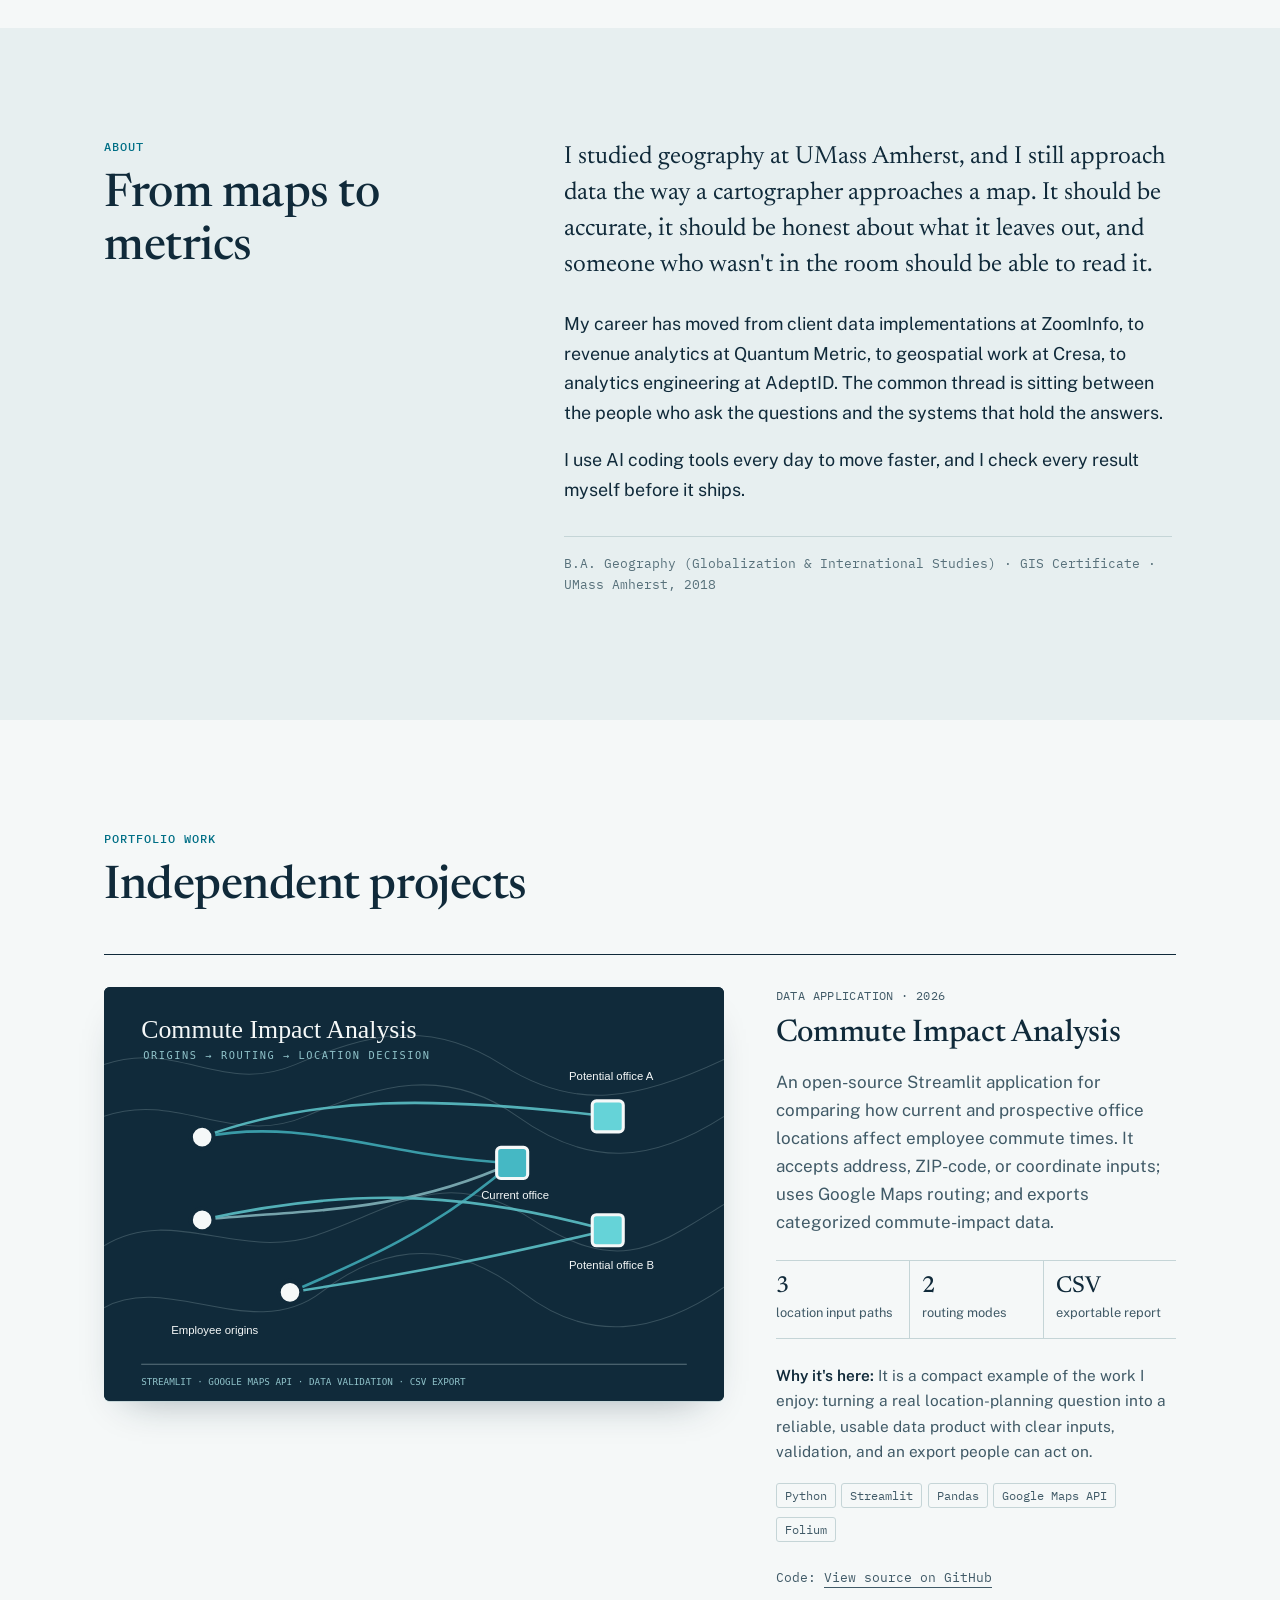
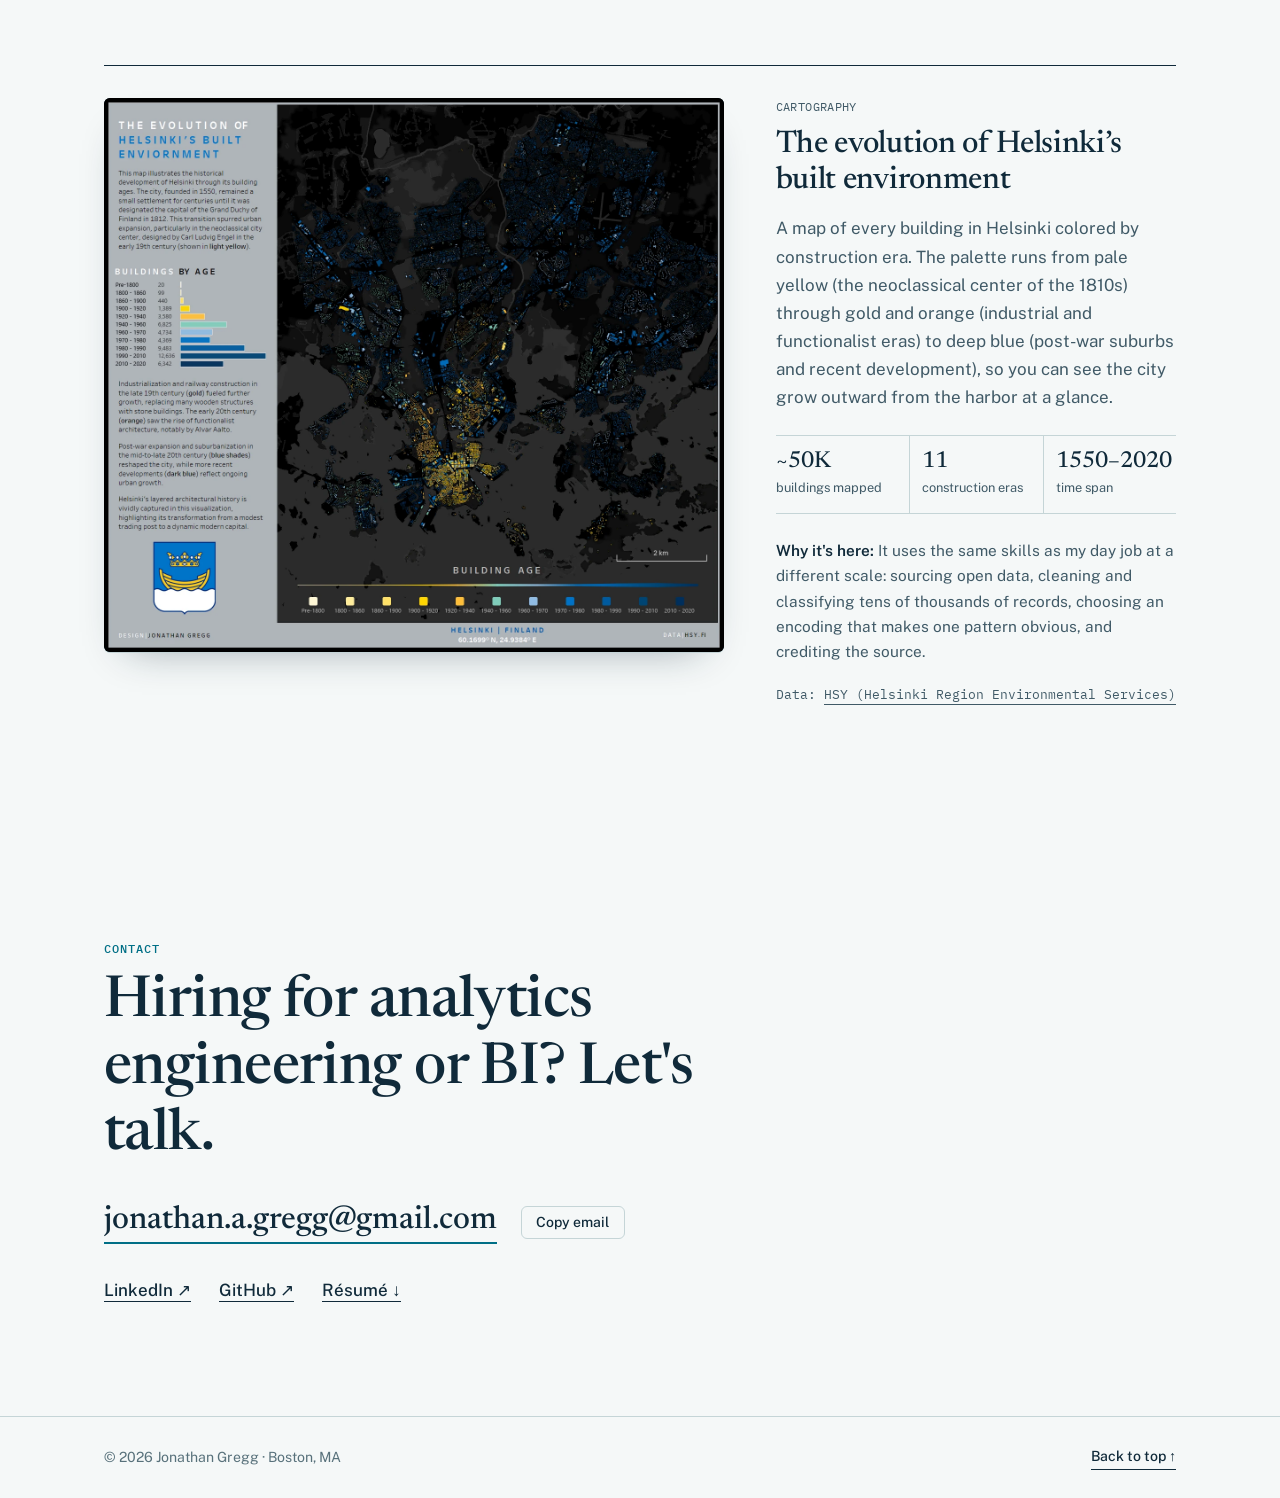
==== commit dd06f444: "Refine portfolio design and project media" ====
--- a/index.html
+++ b/index.html
@@ -10,7 +10,7 @@
   <meta property="og:type" content="website">
   <meta property="og:url" content="https://jonathanagregg.github.io/">
   <link rel="canonical" href="https://jonathanagregg.github.io/">
-  <meta name="theme-color" content="#f4f1e9">
+  <meta name="theme-color" content="#f5f8f8">
   <link rel="icon" href="assets/img/favicon.svg" type="image/svg+xml">
 
   <!-- Apply the saved theme before first paint to avoid a flash. -->
@@ -75,7 +75,7 @@
     <section class="section" id="work" aria-labelledby="work-title">
       <div class="wrap">
         <div class="section-head">
-          <p class="kicker">01 · Selected work</p>
+          <p class="kicker">Selected work</p>
           <h2 id="work-title">Problems I've solved, and how</h2>
           <p class="section-lede">Each case study covers the problem, my approach, and the outcome. Client names and internal figures are left out.</p>
         </div>
@@ -89,7 +89,7 @@
     <section class="section section-alt" id="approach" aria-labelledby="approach-title">
       <div class="wrap">
         <div class="section-head">
-          <p class="kicker">02 · Approach</p>
+          <p class="kicker">Approach</p>
           <h2 id="approach-title">How I work</h2>
         </div>
         <ol class="principles" id="principles"></ol>
@@ -100,7 +100,7 @@
     <section class="section" id="experience" aria-labelledby="exp-title">
       <div class="wrap two-col">
         <div class="section-head">
-          <p class="kicker">03 · Experience</p>
+          <p class="kicker">Experience</p>
           <h2 id="exp-title">Where I've done it</h2>
           <p class="section-lede">Seven years across four companies, from client implementations to analytics engineering.</p>
           <a class="text-link" data-bind-href="resume" download>Download the full résumé →</a>
@@ -117,7 +117,7 @@
     <section class="section section-alt" id="about" aria-labelledby="about-title">
       <div class="wrap two-col">
         <div class="section-head">
-          <p class="kicker">04 · About</p>
+          <p class="kicker">About</p>
           <h2 id="about-title">From maps to metrics</h2>
         </div>
         <div class="prose" id="about-body"></div>
@@ -128,7 +128,7 @@
     <section class="section" id="projects" aria-labelledby="projects-title">
       <div class="wrap">
         <div class="section-head">
-          <p class="kicker">05 · Side projects</p>
+          <p class="kicker">Portfolio work</p>
           <h2 id="projects-title">Independent projects</h2>
         </div>
         <div id="project-list"></div>
@@ -138,7 +138,7 @@
     <!-- Contact -->
     <section class="section contact" id="contact" aria-labelledby="contact-title">
       <div class="wrap">
-        <p class="kicker">06 · Contact</p>
+        <p class="kicker">Contact</p>
         <h2 id="contact-title" class="contact-title">Hiring for analytics engineering or BI? Let's talk.</h2>
         <div class="contact-row">
           <a class="contact-email" data-bind-mailto="email"><span data-bind="email"></span></a>
--- a/assets/css/styles.css
+++ b/assets/css/styles.css
@@ -4,17 +4,17 @@
    ========================================================================== */
 
 :root {
-  --paper: #f4f1e9;
-  --paper-2: #ebe6da;
-  --card: #fbf9f4;
-  --ink: #1c1b18;
-  --ink-2: #57534a;
-  --ink-3: #8a8578;
-  --rule: #d9d2c3;
-  --accent: #a4432a;        /* survey-map red */
-  --accent-ink: #fbf9f4;
-  --contour: #b59a78;
-  --ok: #3f7a4f;
+  --paper: #f5f8f8;
+  --paper-2: #e7eff0;
+  --card: #ffffff;
+  --ink: #102a3a;
+  --ink-2: #405a67;
+  --ink-3: #58717b;
+  --rule: #c5d5d7;
+  --accent: #006f86;
+  --accent-ink: #ffffff;
+  --contour: #5f8f96;
+  --ok: #207654;
 
   --serif: "Newsreader", "Iowan Old Style", Georgia, serif;
   --sans: "Public Sans", -apple-system, "Segoe UI", Helvetica, Arial, sans-serif;
@@ -29,17 +29,27 @@
 
 @media (prefers-color-scheme: dark) {
   :root:not([data-theme="light"]) {
-    --paper: #151513; --paper-2: #1c1c19; --card: #1f1f1b;
-    --ink: #ece7dc; --ink-2: #b3ad9f; --ink-3: #847f73; --rule: #34332d;
-    --accent: #e2805f; --accent-ink: #151513; --contour: #6b5d4b; --ok: #7fbf8e;
+    --paper: #0d1e27; --paper-2: #132a35; --card: #17323d;
+    --ink: #edf5f3; --ink-2: #b4c8cd; --ink-3: #89a5ac; --rule: #294650;
+    --accent: #65d3d8; --accent-ink: #0d1e27; --contour: #4c7880; --ok: #71c99f;
     color-scheme: dark;
   }
 }
 :root[data-theme="dark"] {
-  --paper: #151513; --paper-2: #1c1c19; --card: #1f1f1b;
-  --ink: #ece7dc; --ink-2: #b3ad9f; --ink-3: #847f73; --rule: #34332d;
-  --accent: #e2805f; --accent-ink: #151513; --contour: #6b5d4b; --ok: #7fbf8e;
+  --paper: #0d1e27; --paper-2: #132a35; --card: #17323d;
+  --ink: #edf5f3; --ink-2: #b4c8cd; --ink-3: #89a5ac; --rule: #294650;
+  --accent: #65d3d8; --accent-ink: #0d1e27; --contour: #4c7880; --ok: #71c99f;
   color-scheme: dark;
+}
+
+@media (prefers-contrast: more) {
+  :root { --ink-2: #203d4b; --ink-3: #334f5a; --rule: #78949b; }
+  :root[data-theme="dark"], :root:not([data-theme="light"]) { --ink-2: #d4e5e5; --ink-3: #b8d0d3; --rule: #6d9198; }
+  .btn, .btn-ghost, .chip, .case-close, .case-step, .lightbox-btn { border-width: 2px; }
+}
+
+@media (prefers-reduced-transparency: reduce) {
+  .site-header { background: var(--paper); backdrop-filter: none; -webkit-backdrop-filter: none; }
 }
 
 /* ---------- Base ---------- */
@@ -61,7 +71,7 @@
 ul, ol { margin: 0; padding: 0; list-style: none; }
 button { font: inherit; color: inherit; cursor: pointer; }
 ::selection { background: var(--accent); color: var(--accent-ink); }
-:focus-visible { outline: 2px solid var(--accent); outline-offset: 3px; border-radius: 2px; }
+:focus-visible { outline: 3px solid var(--accent); outline-offset: 4px; border-radius: 3px; }
 
 .wrap { max-width: var(--wrap); margin: 0 auto; padding: 0 var(--gutter); }
 .skip { position: absolute; left: -999px; top: 0; background: var(--ink); color: var(--paper); padding: .6rem 1rem; z-index: 100; }
@@ -308,11 +318,12 @@
 .project + .project { margin-top: 4rem; }
 .project-figure { margin: 0; }
 .project-zoom {
-  position: relative; display: block; width: 100%; padding: 0; border: 0; background: #1b1b1b;
-  border-radius: var(--radius); overflow: hidden; cursor: zoom-in;
-  box-shadow: 0 1px 0 var(--rule), 0 18px 40px -24px rgb(0 0 0 / .45);
-}
-.project-zoom img { width: 100%; height: auto; transition: transform .6s var(--ease); }
+  position: relative; display: grid; place-items: center; width: 100%; aspect-ratio: var(--project-aspect, 7 / 5);
+  padding: 0; border: 0; background: var(--ink); border-radius: var(--radius); overflow: hidden; cursor: zoom-in;
+  box-shadow: 0 1px 0 var(--rule), 0 18px 40px -24px rgb(16 42 58 / .45);
+}
+.project-zoom img { width: 100%; height: 100%; object-fit: cover; transition: transform .6s var(--ease); }
+.project-image-fallback { color: var(--paper); font: 500 .9rem/1.5 var(--mono); padding: 2rem; text-align: center; }
 .project-zoom:hover img { transform: scale(1.015); }
 .project-zoom-hint {
   position: absolute; right: .75rem; bottom: .75rem;
@@ -376,6 +387,10 @@
   .work-stat strong { font-size: 1.4rem; }
   .work-arrow { grid-column: 3; grid-row: 1; }
 }
+@media (pointer: coarse) {
+  .theme-toggle, .nav-toggle, .case-close, .case-step, .lightbox-btn { min-width: 44px; min-height: 44px; }
+}
+
 @media (max-width: 760px) {
   .nav-toggle { display: inline-block; }
   .nav ul {
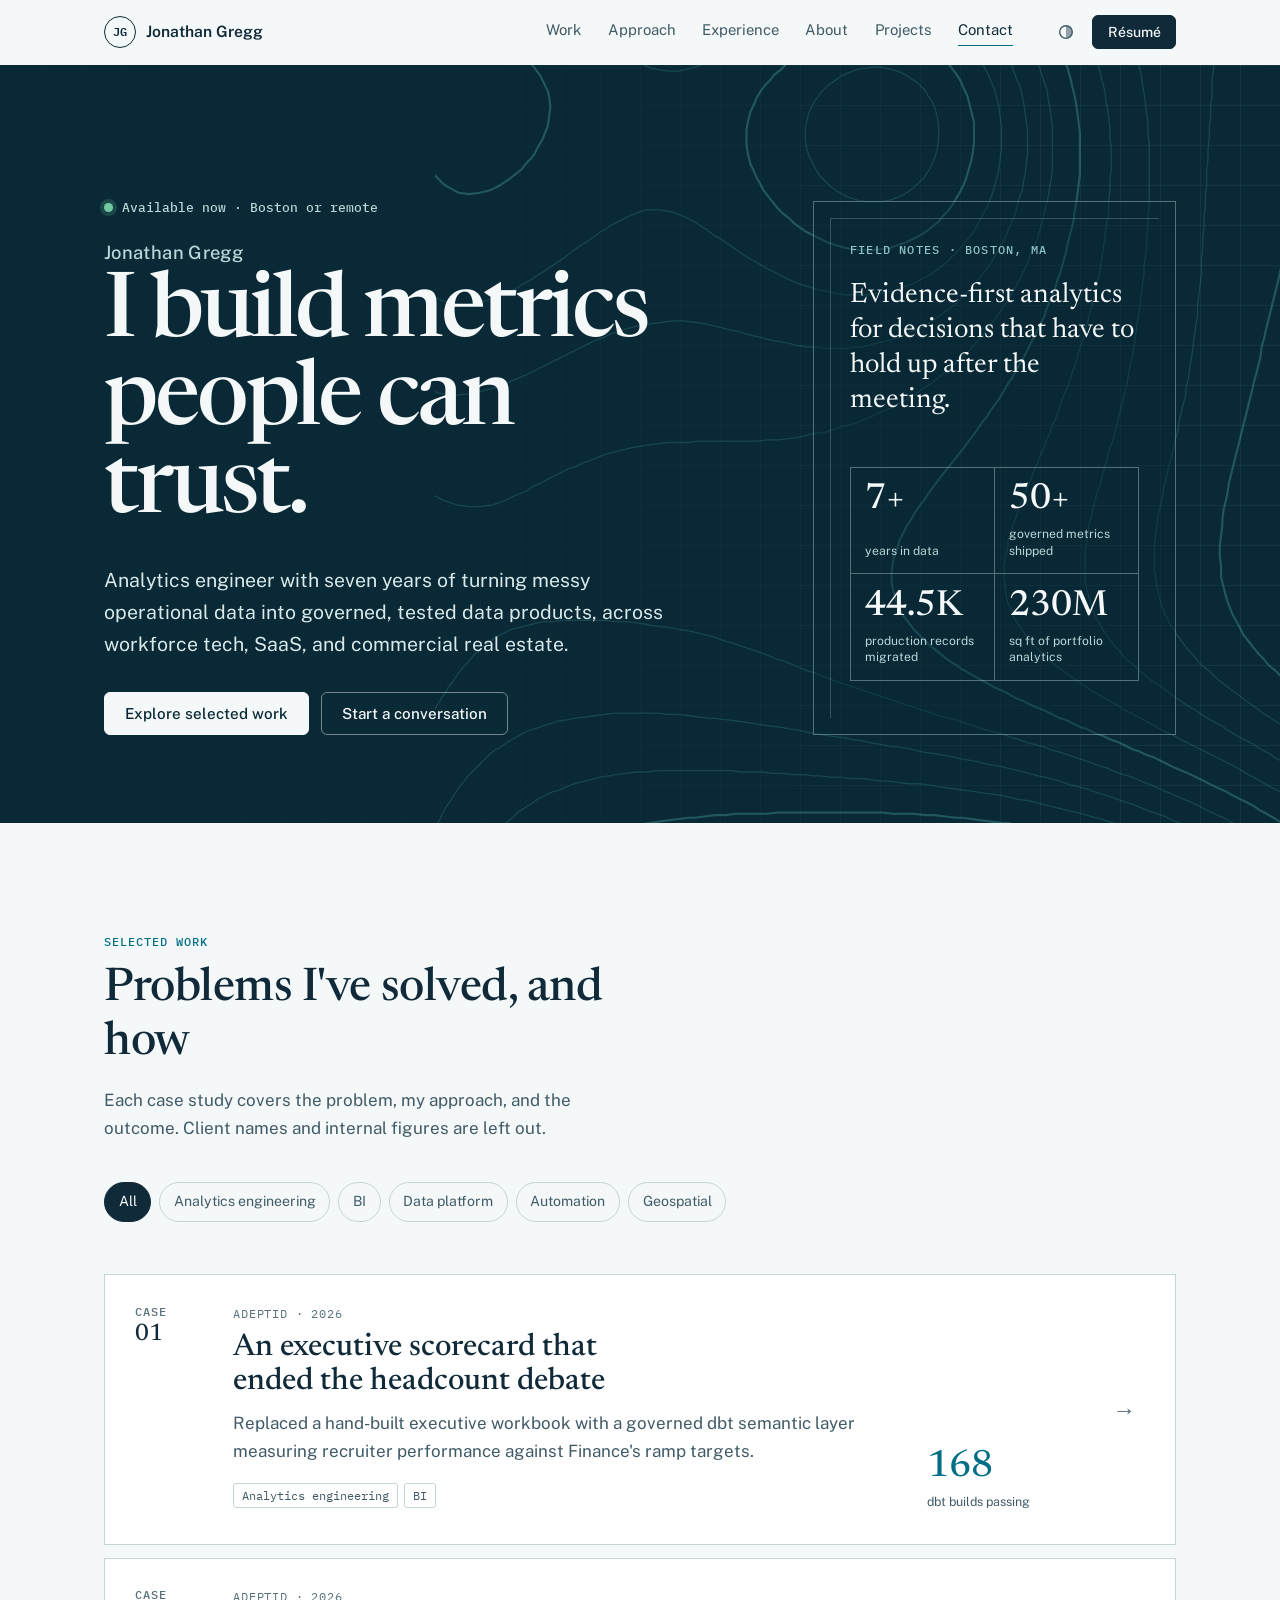
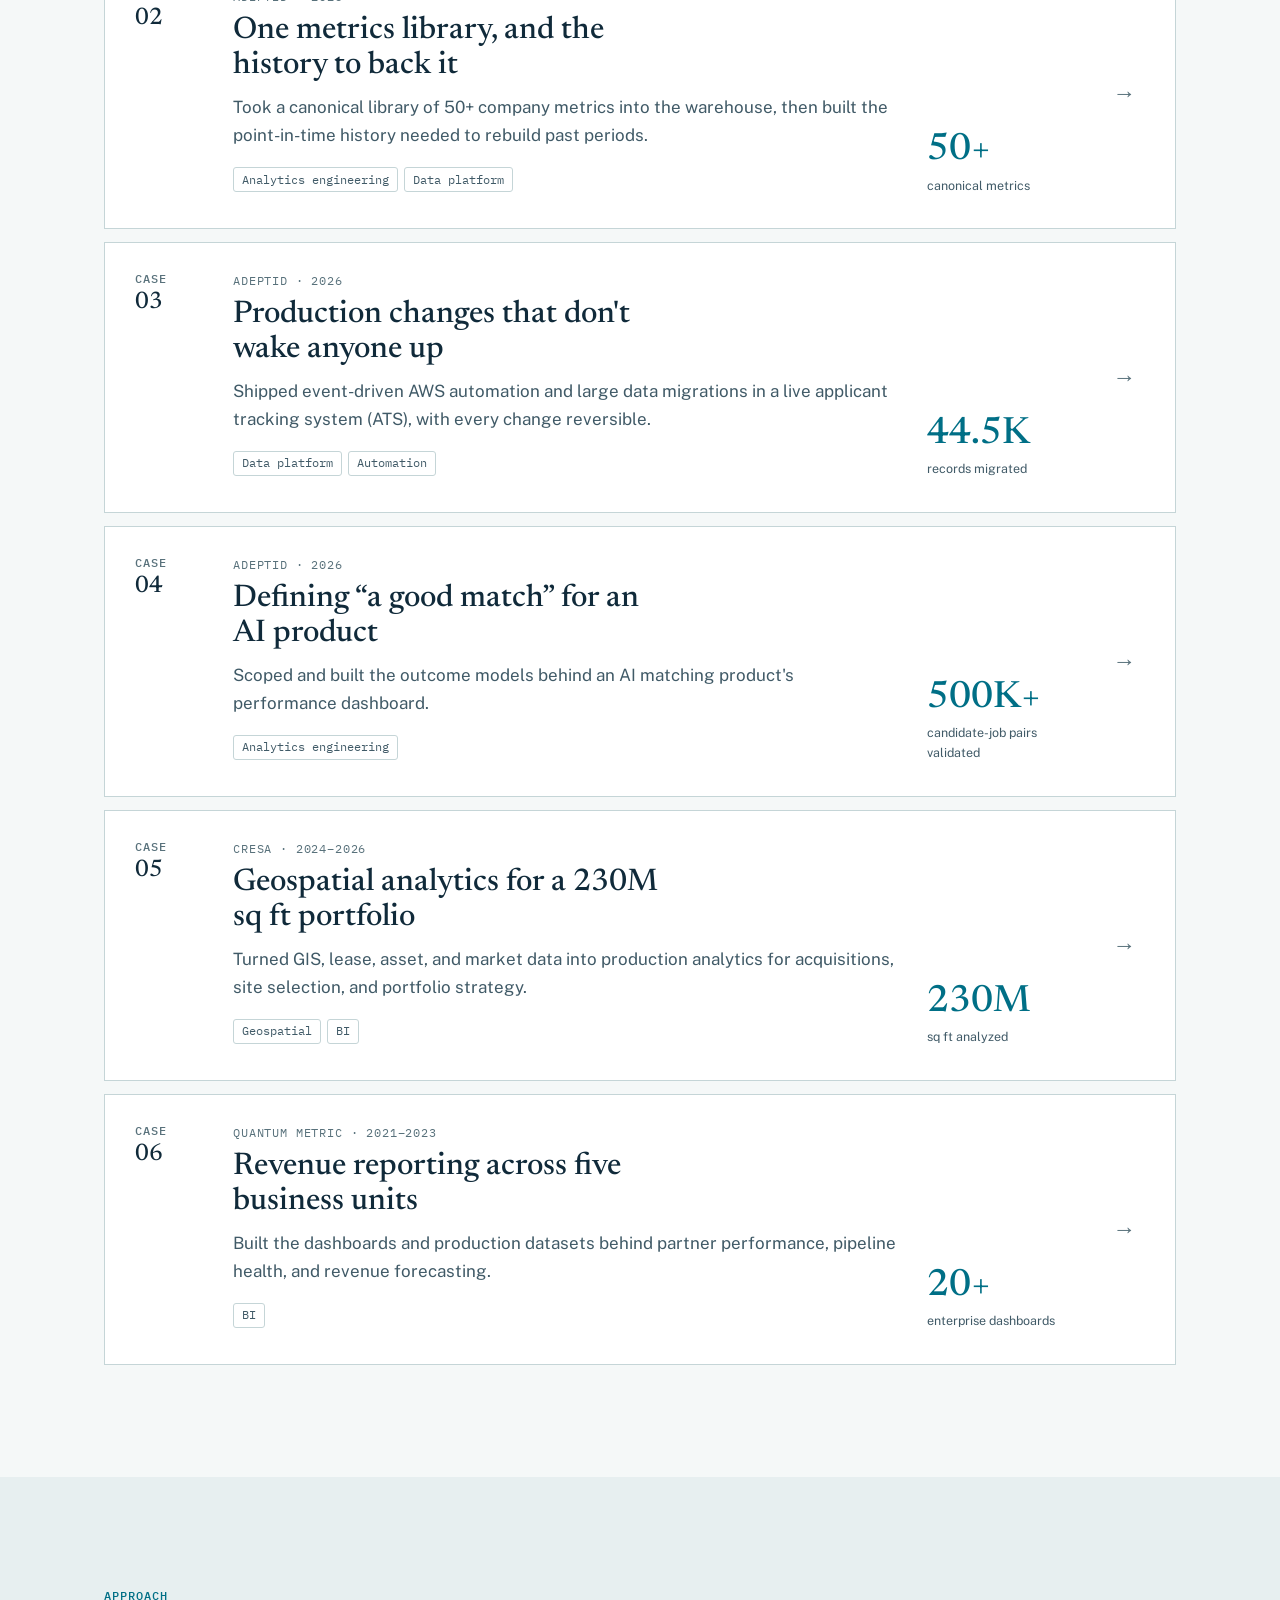
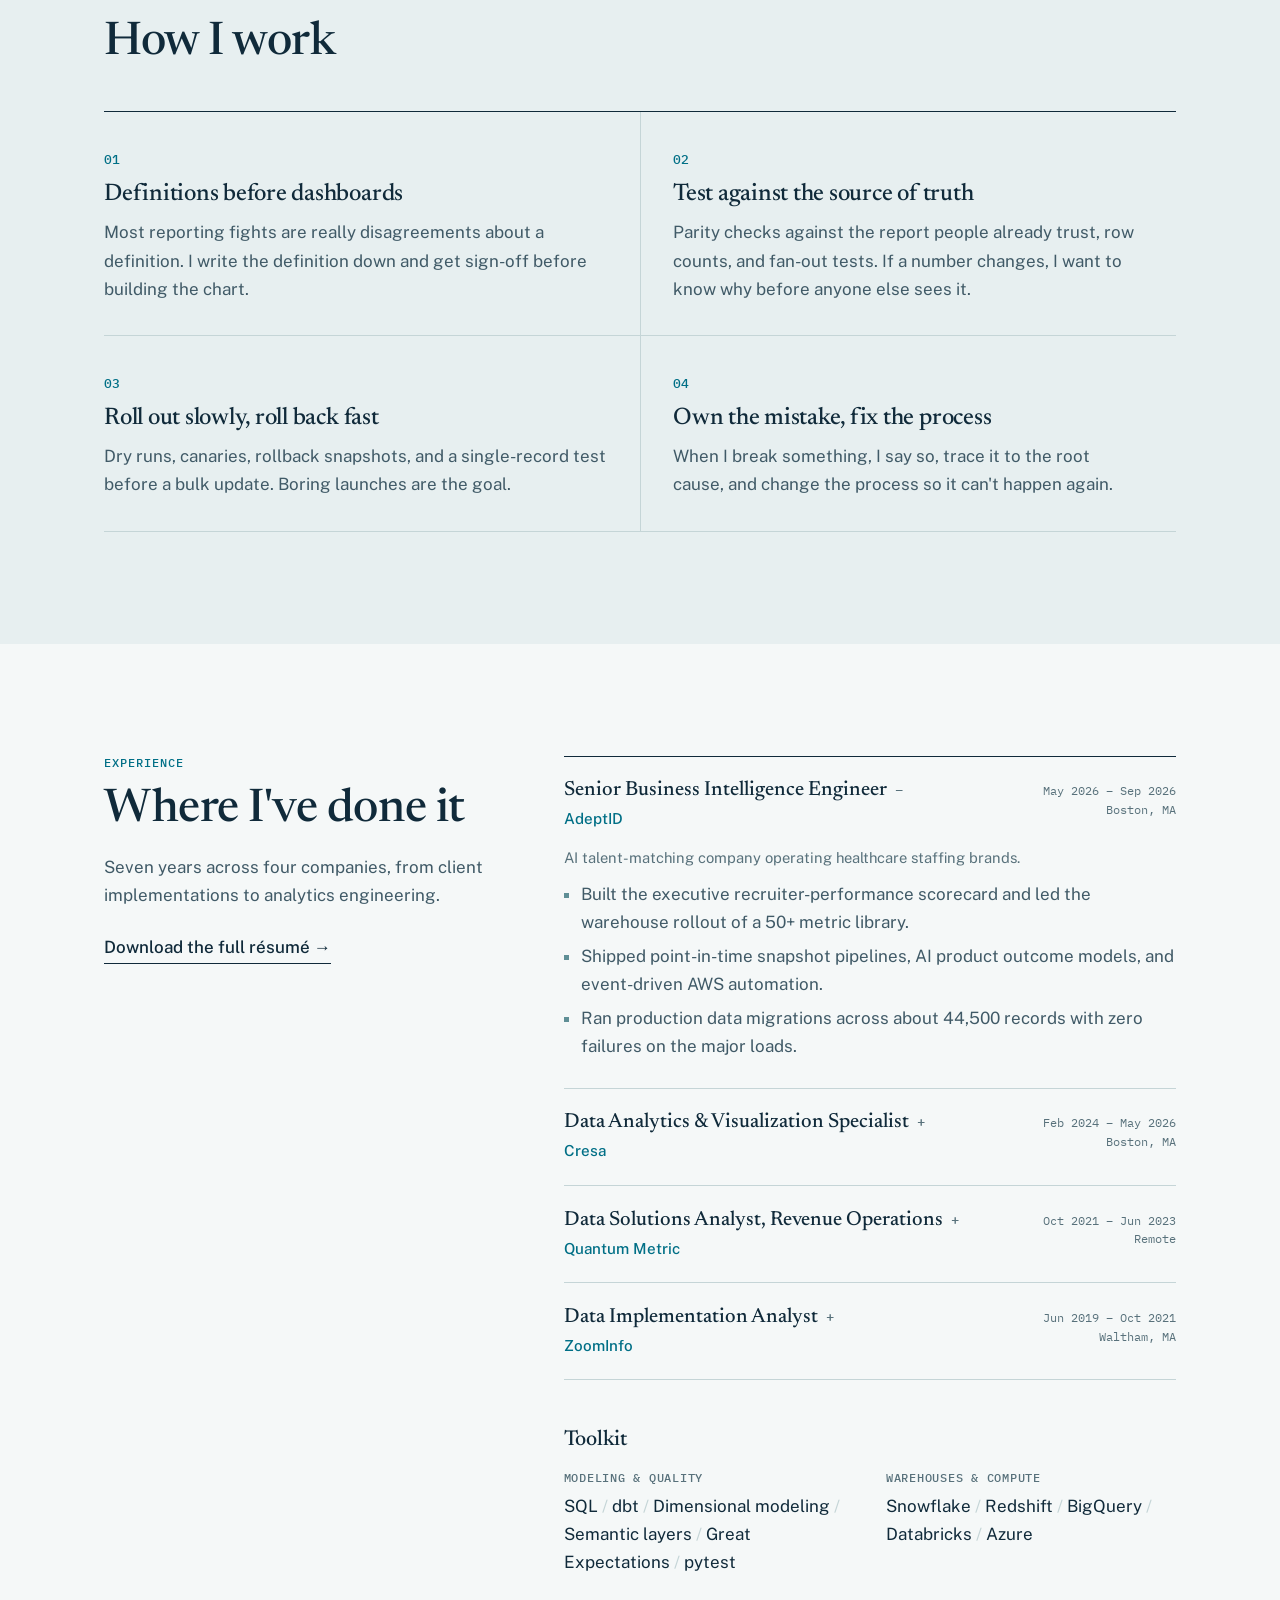
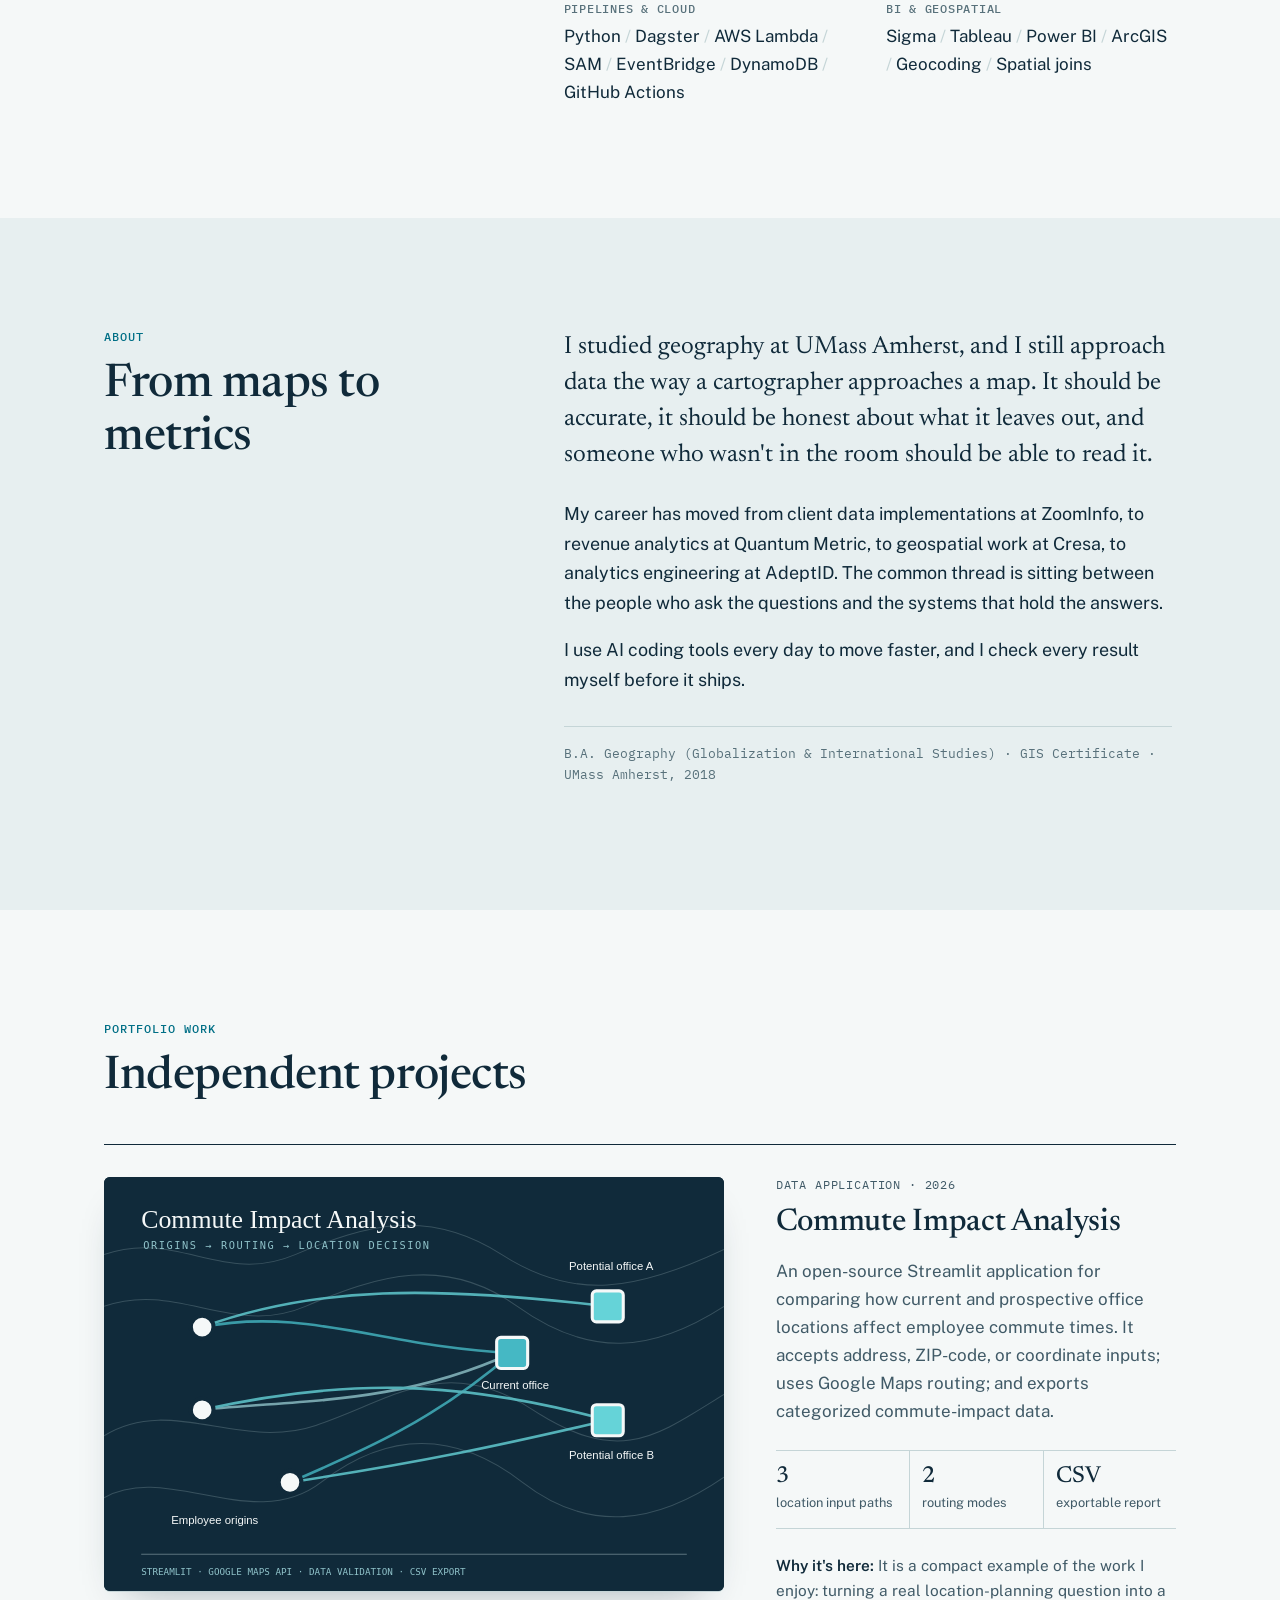
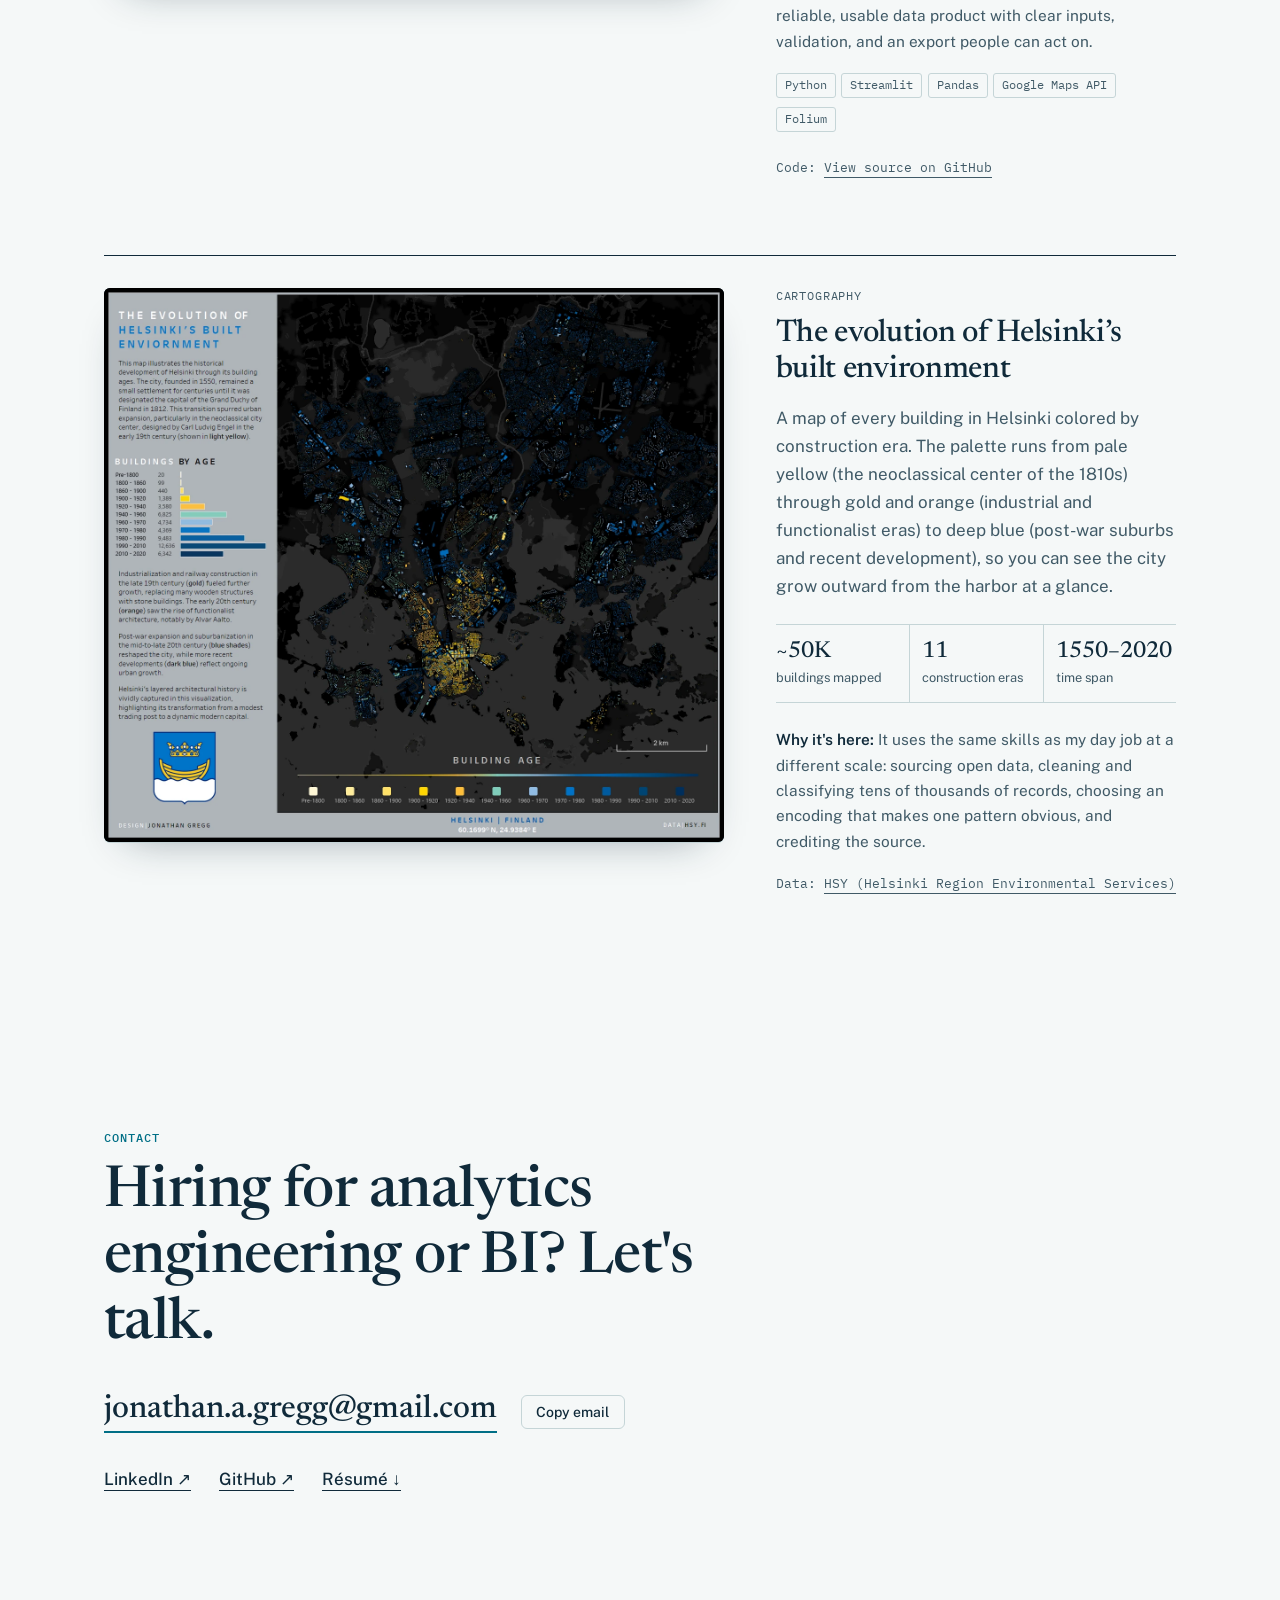
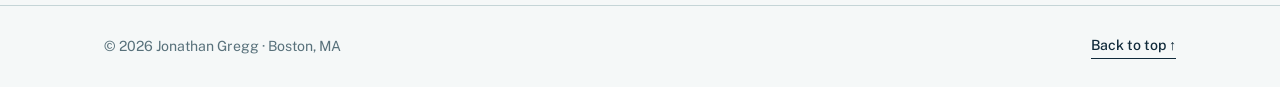
==== commit a789ab65: "Redesign portfolio as a data field notebook" ====
--- a/index.html
+++ b/index.html
@@ -57,17 +57,23 @@
     <section class="hero">
       <div class="contours" aria-hidden="true"></div>
       <div class="wrap hero-inner">
-        <p class="eyebrow"><span class="status-dot" aria-hidden="true"></span><span data-bind="availability"></span></p>
-        <h1 class="hero-title">
-          <span class="hero-name" data-bind="name"></span>
-          <span class="hero-headline" data-bind="hero.headline"></span>
-        </h1>
-        <p class="hero-intro" data-bind="hero.intro"></p>
-        <div class="hero-cta">
-          <a class="btn" href="#work">See selected work</a>
-          <a class="btn btn-ghost" href="#contact">Get in touch</a>
+        <div class="hero-copy">
+          <p class="eyebrow"><span class="status-dot" aria-hidden="true"></span><span data-bind="availability"></span></p>
+          <h1 class="hero-title">
+            <span class="hero-name" data-bind="name"></span>
+            <span class="hero-headline" data-bind="hero.headline"></span>
+          </h1>
+          <p class="hero-intro" data-bind="hero.intro"></p>
+          <div class="hero-cta">
+            <a class="btn" href="#work">Explore selected work</a>
+            <a class="btn btn-ghost" href="#contact">Start a conversation</a>
+          </div>
         </div>
-        <dl class="glance" id="glance"></dl>
+        <aside class="hero-signal" aria-label="Professional focus">
+          <p class="signal-label">Field notes · Boston, MA</p>
+          <p class="signal-summary">Evidence-first analytics for decisions that have to hold up after the meeting.</p>
+          <dl class="glance" id="glance"></dl>
+        </aside>
       </div>
     </section>
 
--- a/assets/css/styles.css
+++ b/assets/css/styles.css
@@ -141,34 +141,37 @@
 }
 .theme-toggle:hover { color: var(--ink); border-color: var(--rule); }
 
-/* ---------- Hero ---------- */
-.hero { position: relative; overflow: hidden; border-bottom: 1px solid var(--rule); }
-.contours {
-  position: absolute; inset: -5% -8% -5% 28%;
-  color: var(--contour); opacity: .7; pointer-events: none;
-}
+/* ---------- Hero: data field notebook ---------- */
+.hero { position: relative; overflow: hidden; background: #092936; color: #f5f8f8; border-bottom: 0; }
+.contours { position: absolute; inset: -20% -8% -18% 34%; color: #65d3d8; opacity: .3; pointer-events: none; }
 .contours svg { width: 100%; height: 100%; }
-.hero::before { /* fade the contours into the text column */
-  content: ""; position: absolute; inset: 0; z-index: 1; pointer-events: none;
-  background: linear-gradient(90deg, var(--paper) 30%, color-mix(in srgb, var(--paper) 40%, transparent) 70%, transparent);
-}
-.hero-inner { position: relative; z-index: 2; padding-top: clamp(4rem, 11vw, 8rem); padding-bottom: clamp(3rem, 7vw, 5rem); }
-.eyebrow { display: flex; align-items: center; gap: .6rem; font: 500 .82rem/1 var(--mono); color: var(--ink-2); margin-bottom: 1.75rem; }
-.status-dot { width: .5rem; height: .5rem; border-radius: 50%; background: var(--ok); box-shadow: 0 0 0 3px color-mix(in srgb, var(--ok) 22%, transparent); }
-.hero-title { display: grid; gap: .35rem; }
-.hero-name { font: 500 clamp(1rem, 1.5vw, 1.15rem)/1.2 var(--sans); color: var(--ink-2); letter-spacing: 0; }
-.hero-headline { font-size: clamp(2.6rem, 7.2vw, 5.4rem); line-height: 1.02; letter-spacing: -0.025em; max-width: 11ch; }
-.hero-intro { max-width: 36rem; font-size: clamp(1.05rem, 1.6vw, 1.2rem); color: var(--ink-2); margin: 1.75rem 0 2rem; }
+.hero::before {
+  content: ""; position: absolute; inset: 0; pointer-events: none;
+  background-image: linear-gradient(90deg, rgb(9 41 54 / .96) 0%, rgb(9 41 54 / .82) 48%, rgb(9 41 54 / .25) 100%), linear-gradient(rgb(143 194 201 / .11) 1px, transparent 1px), linear-gradient(90deg, rgb(143 194 201 / .11) 1px, transparent 1px);
+  background-size: auto, 2.5rem 2.5rem, 2.5rem 2.5rem;
+}
+.hero-inner { position: relative; z-index: 2; display: grid; grid-template-columns: minmax(0, 1.45fr) minmax(18rem, .85fr); gap: clamp(2rem, 7vw, 7rem); align-items: end; min-height: min(47rem, calc(100svh - 4rem)); padding-top: clamp(4.5rem, 11vw, 8.5rem); padding-bottom: clamp(3.5rem, 7vw, 5.5rem); }
+.hero-copy { max-width: 42rem; }
+.hero .eyebrow { display: flex; align-items: center; gap: .6rem; font: 500 .82rem/1 var(--mono); color: #b9d6d9; margin-bottom: 1.75rem; }
+.hero .status-dot { width: .55rem; height: .55rem; border-radius: 50%; background: #71c99f; box-shadow: 0 0 0 4px rgb(113 201 159 / .2); }
+.hero-title { display: grid; gap: .5rem; }
+.hero-name { font: 500 clamp(1rem, 1.5vw, 1.15rem)/1.2 var(--sans); color: #b9d6d9; letter-spacing: .02em; }
+.hero-headline { font-size: clamp(3.25rem, 7vw, 6.25rem); line-height: .98; letter-spacing: -0.035em; max-width: 10ch; }
+.hero-intro { max-width: 35rem; font-size: clamp(1.08rem, 1.6vw, 1.22rem); color: #d9e9e9; margin: 1.75rem 0 2rem; }
 .hero-cta { display: flex; flex-wrap: wrap; gap: .75rem; }
-
-.glance {
-  display: grid; grid-template-columns: repeat(4, 1fr); margin: clamp(3rem, 7vw, 5rem) 0 0;
-  border-top: 1px solid var(--rule);
-}
-.glance-item { padding: 1.25rem 1.25rem 0 0; display: flex; flex-direction: column-reverse; gap: .35rem; }
-.glance-item + .glance-item { padding-left: 1.25rem; border-left: 1px solid var(--rule); }
-.glance dd { margin: 0; font: 500 clamp(1.6rem, 3vw, 2.2rem)/1 var(--serif); }
-.glance dt { font-size: .85rem; color: var(--ink-2); }
+.hero .btn { background: #f5f8f8; border-color: #f5f8f8; color: #092936; }
+.hero .btn:hover { background: #65d3d8; border-color: #65d3d8; color: #092936; }
+.hero .btn-ghost { background: transparent; border-color: rgb(245 248 248 / .45); color: #f5f8f8; }
+.hero .btn-ghost:hover { background: rgb(245 248 248 / .12); border-color: #f5f8f8; color: #f5f8f8; }
+.hero-signal { position: relative; align-self: stretch; display: flex; flex-direction: column; justify-content: flex-end; min-height: 25rem; padding: clamp(1.5rem, 3vw, 2.25rem); border: 1px solid rgb(185 214 217 / .42); background: rgb(9 41 54 / .36); }
+.hero-signal::before { content: ""; position: absolute; inset: 1rem; border-top: 1px solid rgb(185 214 217 / .25); border-left: 1px solid rgb(185 214 217 / .25); pointer-events: none; }
+.signal-label, .signal-summary { position: relative; }
+.signal-label { font: 500 .76rem/1.3 var(--mono); letter-spacing: .1em; text-transform: uppercase; color: #8fc2c9; margin-bottom: 1.25rem; }
+.signal-summary { max-width: 22rem; font: 400 clamp(1.35rem, 2.2vw, 1.75rem)/1.25 var(--serif); color: #f5f8f8; margin-bottom: 2rem; }
+.glance { position: relative; display: grid; grid-template-columns: repeat(2, minmax(0, 1fr)); border-top: 1px solid rgb(185 214 217 / .42); border-left: 1px solid rgb(185 214 217 / .42); }
+.glance-item { min-height: 5.75rem; padding: .9rem; display: flex; flex-direction: column-reverse; justify-content: space-between; gap: .5rem; border-right: 1px solid rgb(185 214 217 / .42); border-bottom: 1px solid rgb(185 214 217 / .42); }
+.glance dd { margin: 0; font: 500 clamp(1.65rem, 3vw, 2.25rem)/1 var(--serif); color: #f5f8f8; }
+.glance dt { font: .76rem/1.35 var(--sans); color: #b9d6d9; }
 
 /* ---------- Sections ---------- */
 .section { padding: clamp(4rem, 9vw, 7rem) 0; scroll-margin-top: 3rem; }
@@ -191,26 +194,29 @@
 .chip[aria-pressed="true"] { background: var(--ink); border-color: var(--ink); color: var(--paper); }
 .filter-count { min-height: 1.4em; margin: .9rem 0 0; font: .8rem var(--mono); color: var(--ink-3); }
 
-/* ---------- Work list ---------- */
-.work-list { border-top: 1px solid var(--ink); margin-top: .75rem; }
-.work-item { border-bottom: 1px solid var(--rule); }
+/* ---------- Work: evidence index ---------- */
+.work-list { display: grid; gap: .8rem; margin-top: 1.25rem; }
+.work-item { position: relative; border: 1px solid var(--rule); background: var(--card); overflow: hidden; }
 .work-link {
-  display: grid; grid-template-columns: 3rem minmax(0, 1fr) 11rem 2rem; gap: 1.5rem; align-items: start;
-  padding: 1.9rem .25rem; text-decoration: none; position: relative;
-  transition: background .25s var(--ease), padding .25s var(--ease);
-}
-.work-link:hover { background: var(--card); padding-left: 1rem; padding-right: 1rem; }
-.work-index { font: 500 .8rem/1.9 var(--mono); color: var(--ink-3); }
-.work-main { display: grid; gap: .45rem; }
-.work-meta { font: .78rem var(--mono); letter-spacing: .03em; color: var(--ink-3); text-transform: uppercase; }
-.work-title { font: 500 clamp(1.3rem, 2.3vw, 1.65rem)/1.2 var(--serif); }
+  display: grid; grid-template-columns: 4.5rem minmax(0, 1fr) 10rem 2rem; gap: clamp(1rem, 2vw, 1.75rem); align-items: start;
+  min-height: 11.5rem; padding: clamp(1.35rem, 2.4vw, 1.9rem); text-decoration: none; position: relative;
+  transition: transform .25s var(--ease), border-color .25s var(--ease), background .25s var(--ease);
+}
+.work-link::before { content: ""; position: absolute; inset: 0 auto 0 0; width: 4px; background: var(--accent); transform: scaleY(0); transform-origin: center; transition: transform .25s var(--ease); }
+.work-link:hover { background: color-mix(in srgb, var(--paper-2) 52%, var(--card)); transform: translateX(.35rem); }
+.work-link:hover::before, .work-link:focus-visible::before { transform: scaleY(1); }
+.work-index { display: grid; align-content: start; gap: .25rem; font: 500 .72rem/1.1 var(--mono); letter-spacing: .08em; color: var(--ink-3); }
+.work-index strong { font: 500 1.5rem/1 var(--serif); color: var(--ink); letter-spacing: 0; }
+.work-main { display: grid; align-content: start; gap: .55rem; }
+.work-meta { font: .75rem/1.35 var(--mono); letter-spacing: .07em; color: var(--ink-3); text-transform: uppercase; }
+.work-title { font: 500 clamp(1.45rem, 2.6vw, 1.95rem)/1.12 var(--serif); max-width: 24ch; }
 .work-link:hover .work-title { color: var(--accent); }
-.work-summary { color: var(--ink-2); max-width: 44rem; }
+.work-summary { color: var(--ink-2); max-width: 42rem; }
 .work-tags { margin-top: .35rem; }
-.work-stat { display: grid; gap: .25rem; font-size: .82rem; color: var(--ink-2); padding-top: .3rem; }
-.work-stat strong { font: 500 1.9rem/1 var(--serif); color: var(--ink); }
-.work-arrow { font-size: 1.3rem; padding-top: .3rem; color: var(--ink-3); transition: transform .25s var(--ease), color .2s; }
-.work-link:hover .work-arrow { transform: translateX(4px); color: var(--accent); }
+.work-stat { align-self: end; display: grid; gap: .4rem; font-size: .78rem; color: var(--ink-2); padding-bottom: .1rem; }
+.work-stat strong { font: 500 clamp(1.8rem, 3vw, 2.35rem)/.95 var(--serif); color: var(--accent); }
+.work-arrow { align-self: center; font-size: 1.45rem; color: var(--ink-3); transition: transform .25s var(--ease), color .2s; }
+.work-link:hover .work-arrow { transform: translateX(5px); color: var(--accent); }
 
 /* ---------- Principles ---------- */
 .principles { display: grid; grid-template-columns: repeat(2, minmax(0, 1fr)); gap: 0; border-top: 1px solid var(--ink); }
@@ -377,12 +383,18 @@
 .reveal.in { opacity: 1; transform: none; }
 
 /* ---------- Responsive ---------- */
+@media (max-width: 960px) {
+  .hero-inner { grid-template-columns: 1fr; min-height: auto; }
+  .hero-signal { min-height: auto; max-width: none; }
+  .hero-headline { max-width: 12ch; }
+}
+
 @media (max-width: 900px) {
   .project { grid-template-columns: 1fr; }
   .project-zoom-hint { opacity: 1; transform: none; }
   .two-col { grid-template-columns: 1fr; gap: 0; }
   .two-col .section-head { position: static; }
-  .work-link { grid-template-columns: 2.25rem minmax(0, 1fr) 1.5rem; }
+  .work-link { grid-template-columns: 3.25rem minmax(0, 1fr) 1.5rem; }
   .work-stat { grid-column: 2; grid-row: 2; display: flex; align-items: baseline; gap: .6rem; padding: 0; }
   .work-stat strong { font-size: 1.4rem; }
   .work-arrow { grid-column: 3; grid-row: 1; }
@@ -403,12 +415,12 @@
   .nav a.active::after { display: none; }
   .wordmark-name { display: none; }
   .header-inner { gap: .75rem; }
-  .contours { inset: 0 -40% 0 -10%; opacity: .35; }
-  .hero::before { background: linear-gradient(180deg, transparent, var(--paper) 85%); }
-  .glance { grid-template-columns: repeat(2, 1fr); }
-  .glance-item:nth-child(3) { padding-left: 0; border-left: 0; }
-  .glance-item { padding-bottom: 1.25rem; }
-  .glance-item:nth-child(n+3) { border-top: 1px solid var(--rule); }
+  .contours { inset: -8% -60% -8% 20%; opacity: .24; }
+  .hero::before { background-image: linear-gradient(180deg, rgb(9 41 54 / .35), rgb(9 41 54 / .96) 85%), linear-gradient(rgb(143 194 201 / .09) 1px, transparent 1px), linear-gradient(90deg, rgb(143 194 201 / .09) 1px, transparent 1px); }
+  .hero-inner { padding-top: 4rem; padding-bottom: 3rem; }
+  .hero-headline { font-size: clamp(3rem, 14vw, 4.35rem); }
+  .hero-signal { padding: 1.25rem; }
+  .glance-item { min-height: 5rem; padding: .75rem; }
   .principles, .toolkit { grid-template-columns: 1fr; }
   .principle, .principle:nth-child(even) { padding: 1.75rem 0; border-left: 0; }
   .case-metrics { grid-template-columns: 1fr; }
@@ -437,6 +449,10 @@
 
 /* ---------- Print: a clean one-pager of the page ---------- */
 @media print {
+  .hero { background: #fff; color: #000; border-bottom: 1px solid #000; }
+  .hero-copy { max-width: none; }
+  .hero .eyebrow, .hero-name, .hero-intro { color: #000; }
+  .hero-signal { display: none; }
   .site-header, .contours, .hero::before, .lightbox, .project-zoom-hint, .filters, .filter-count, .hero-cta, .work-arrow, .case, .toast, .site-footer a, #copy-email { display: none !important; }
   body { background: #fff; color: #000; font-size: 11pt; }
   .section, .hero-inner { padding: 1.5rem 0; }
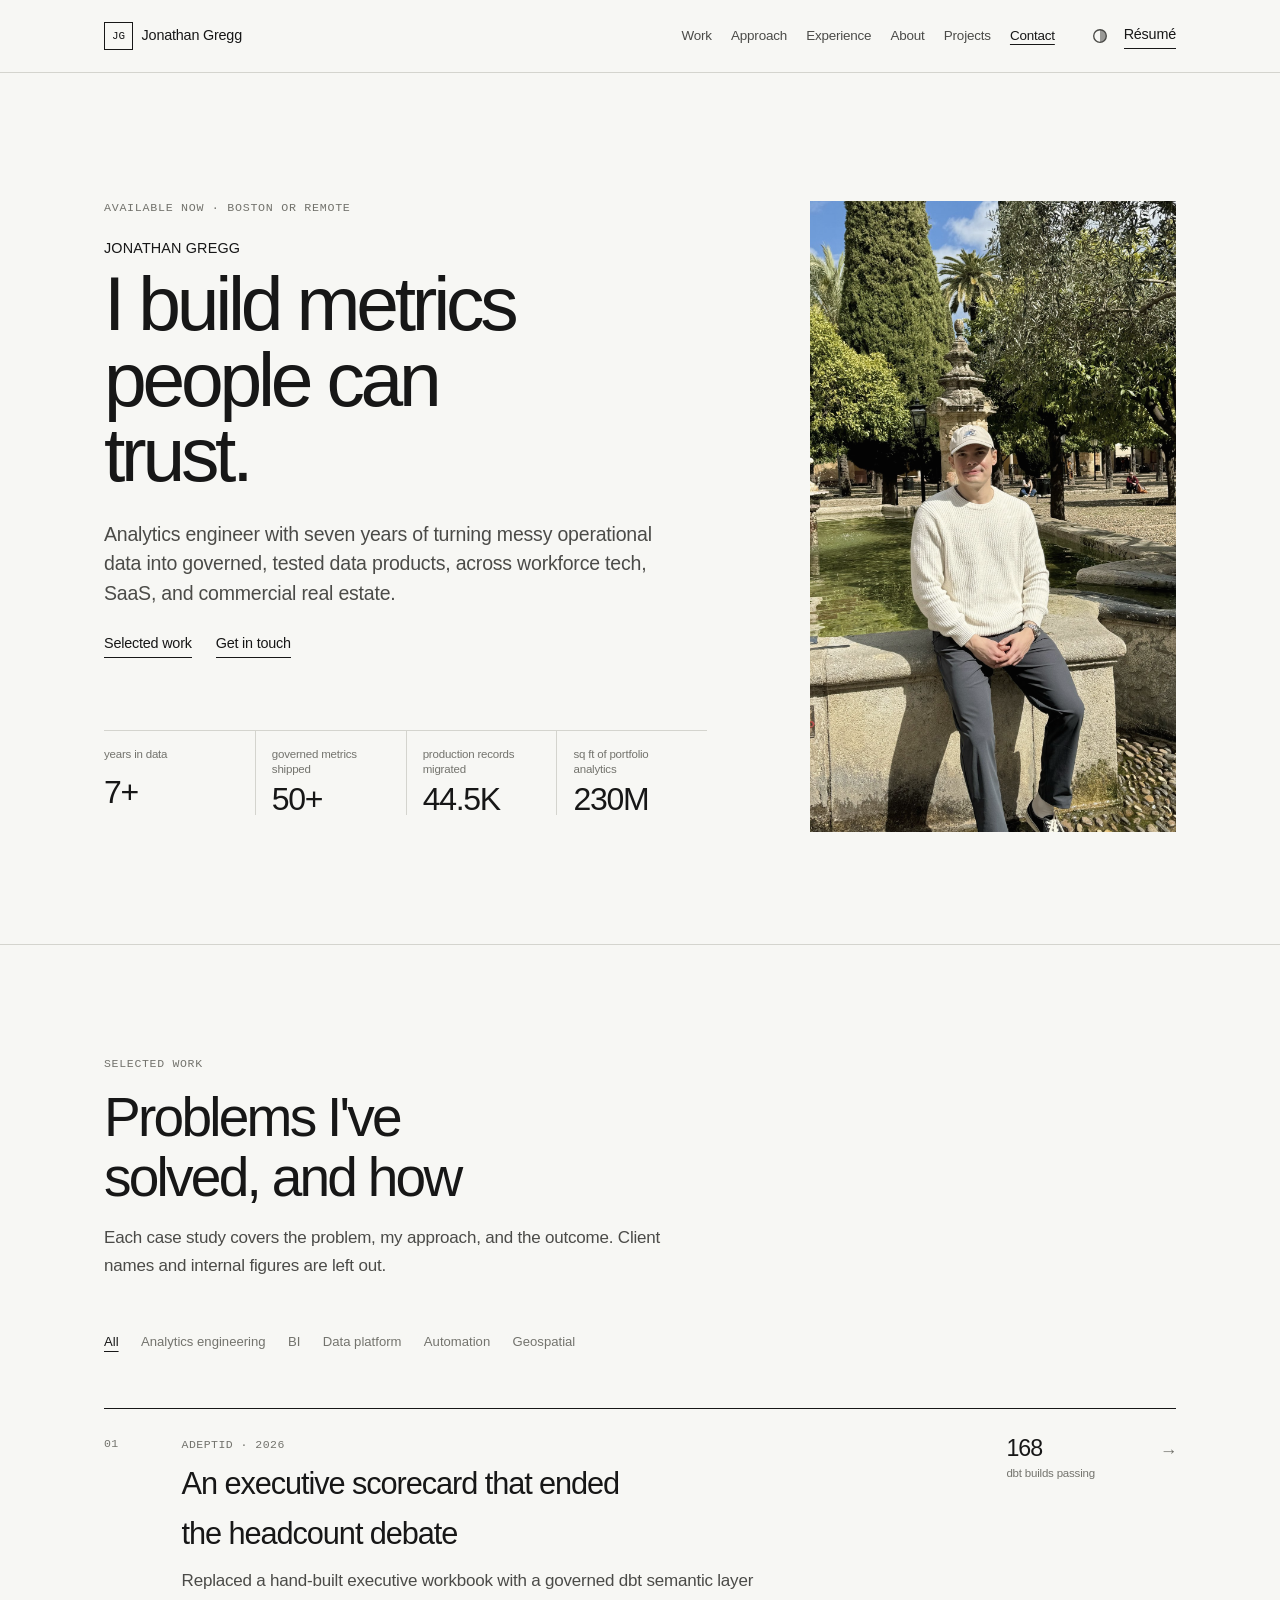
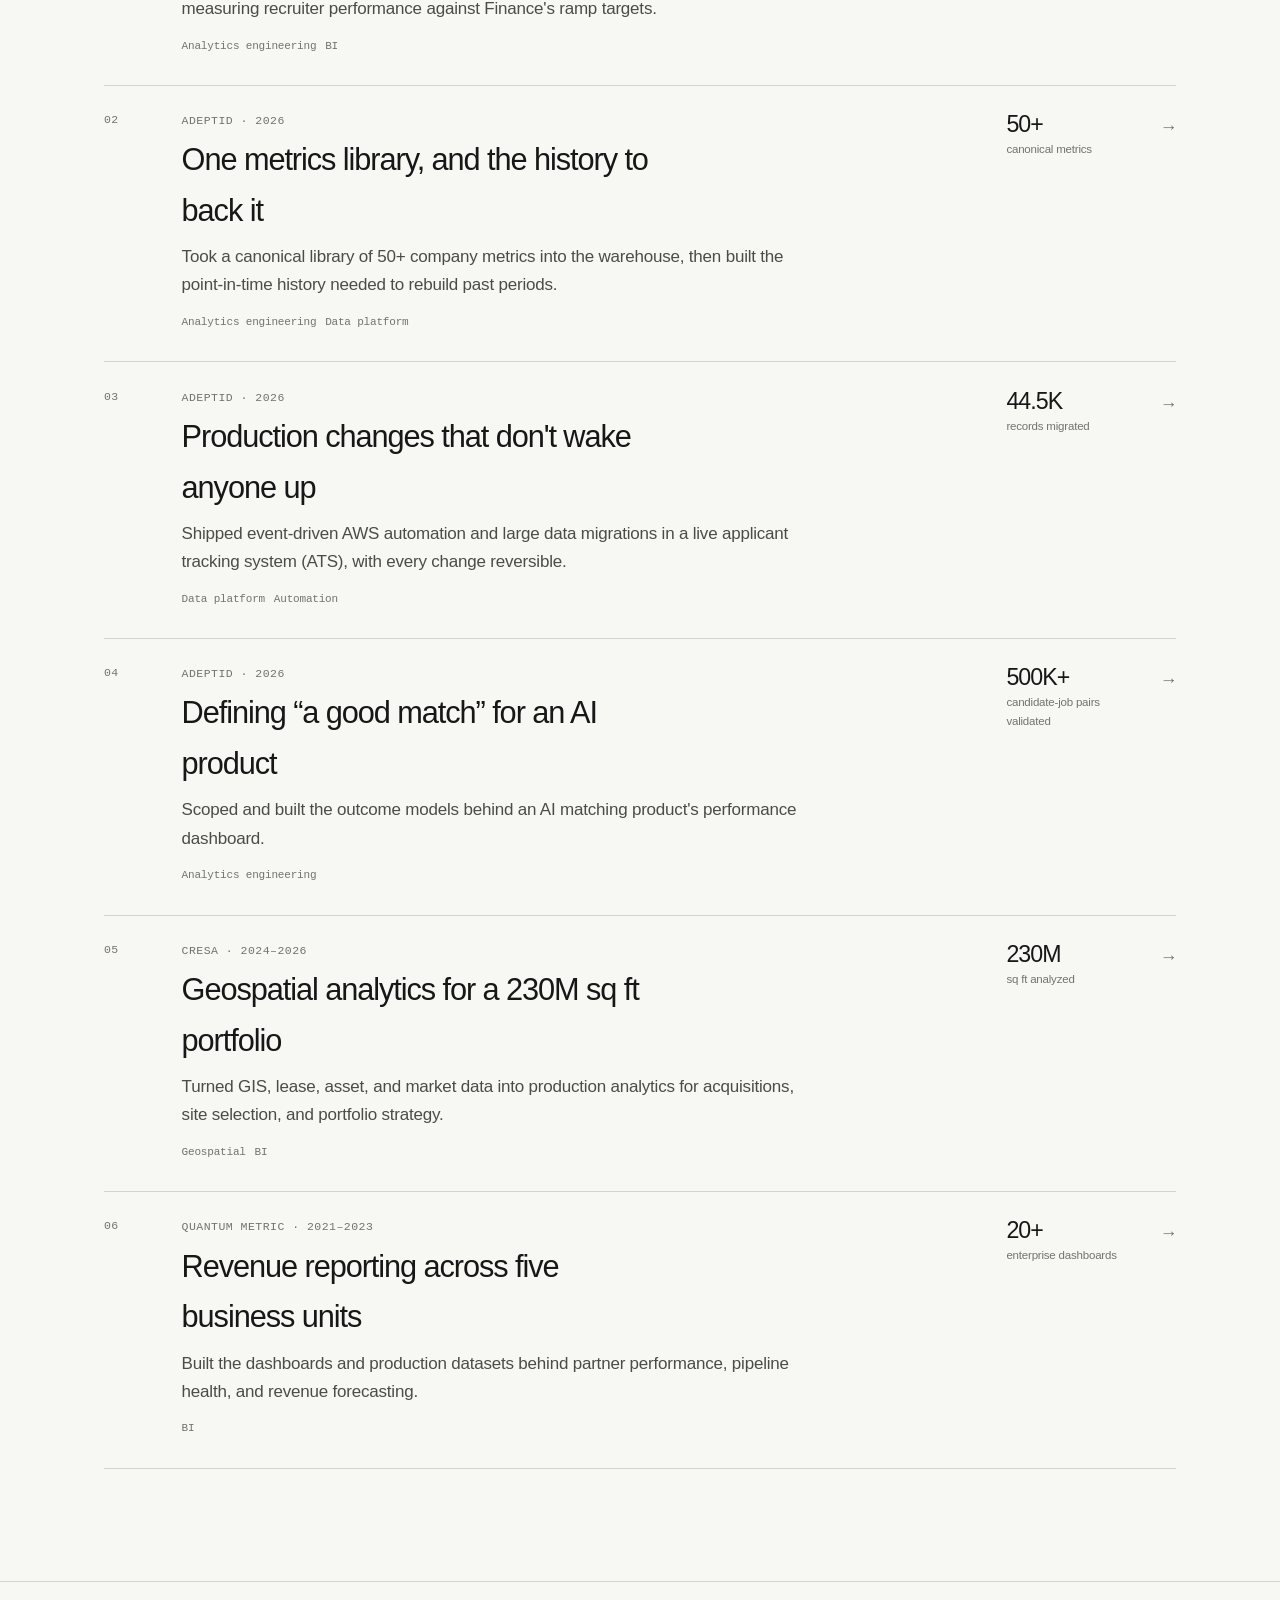
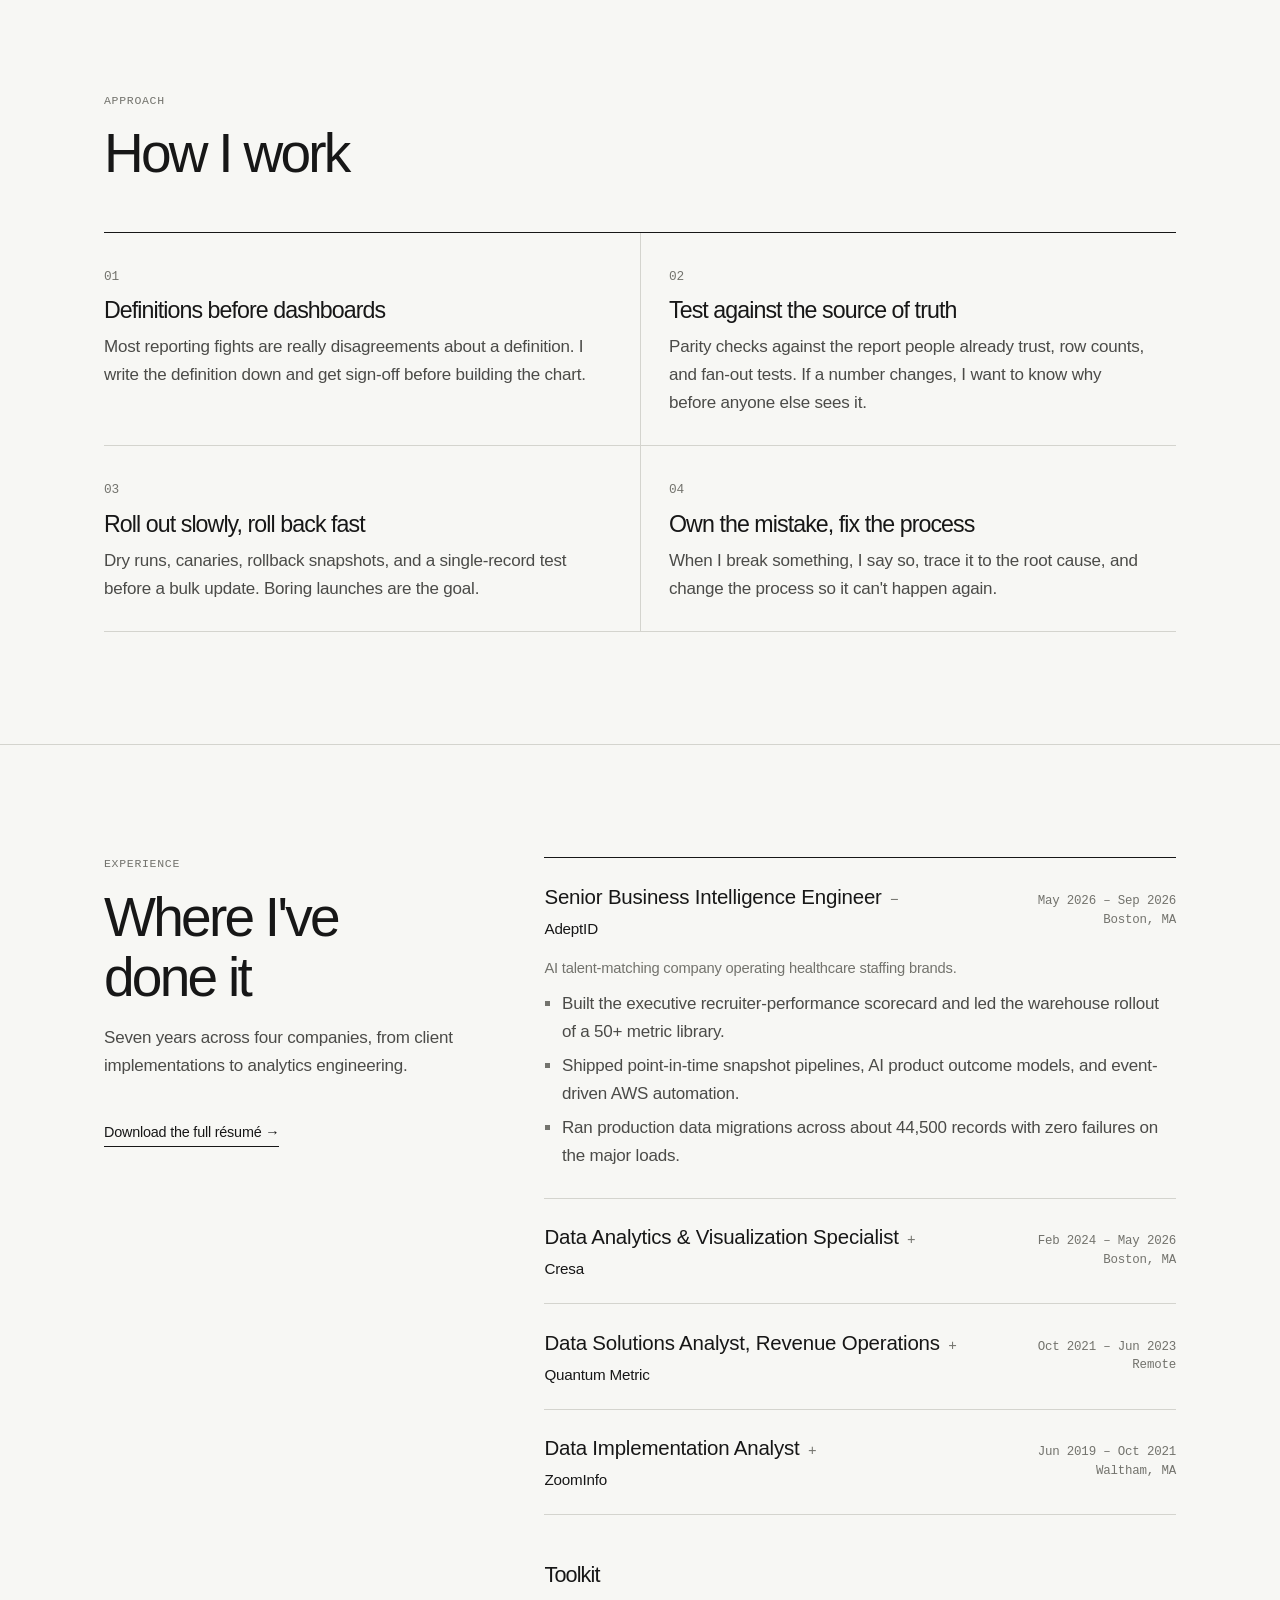
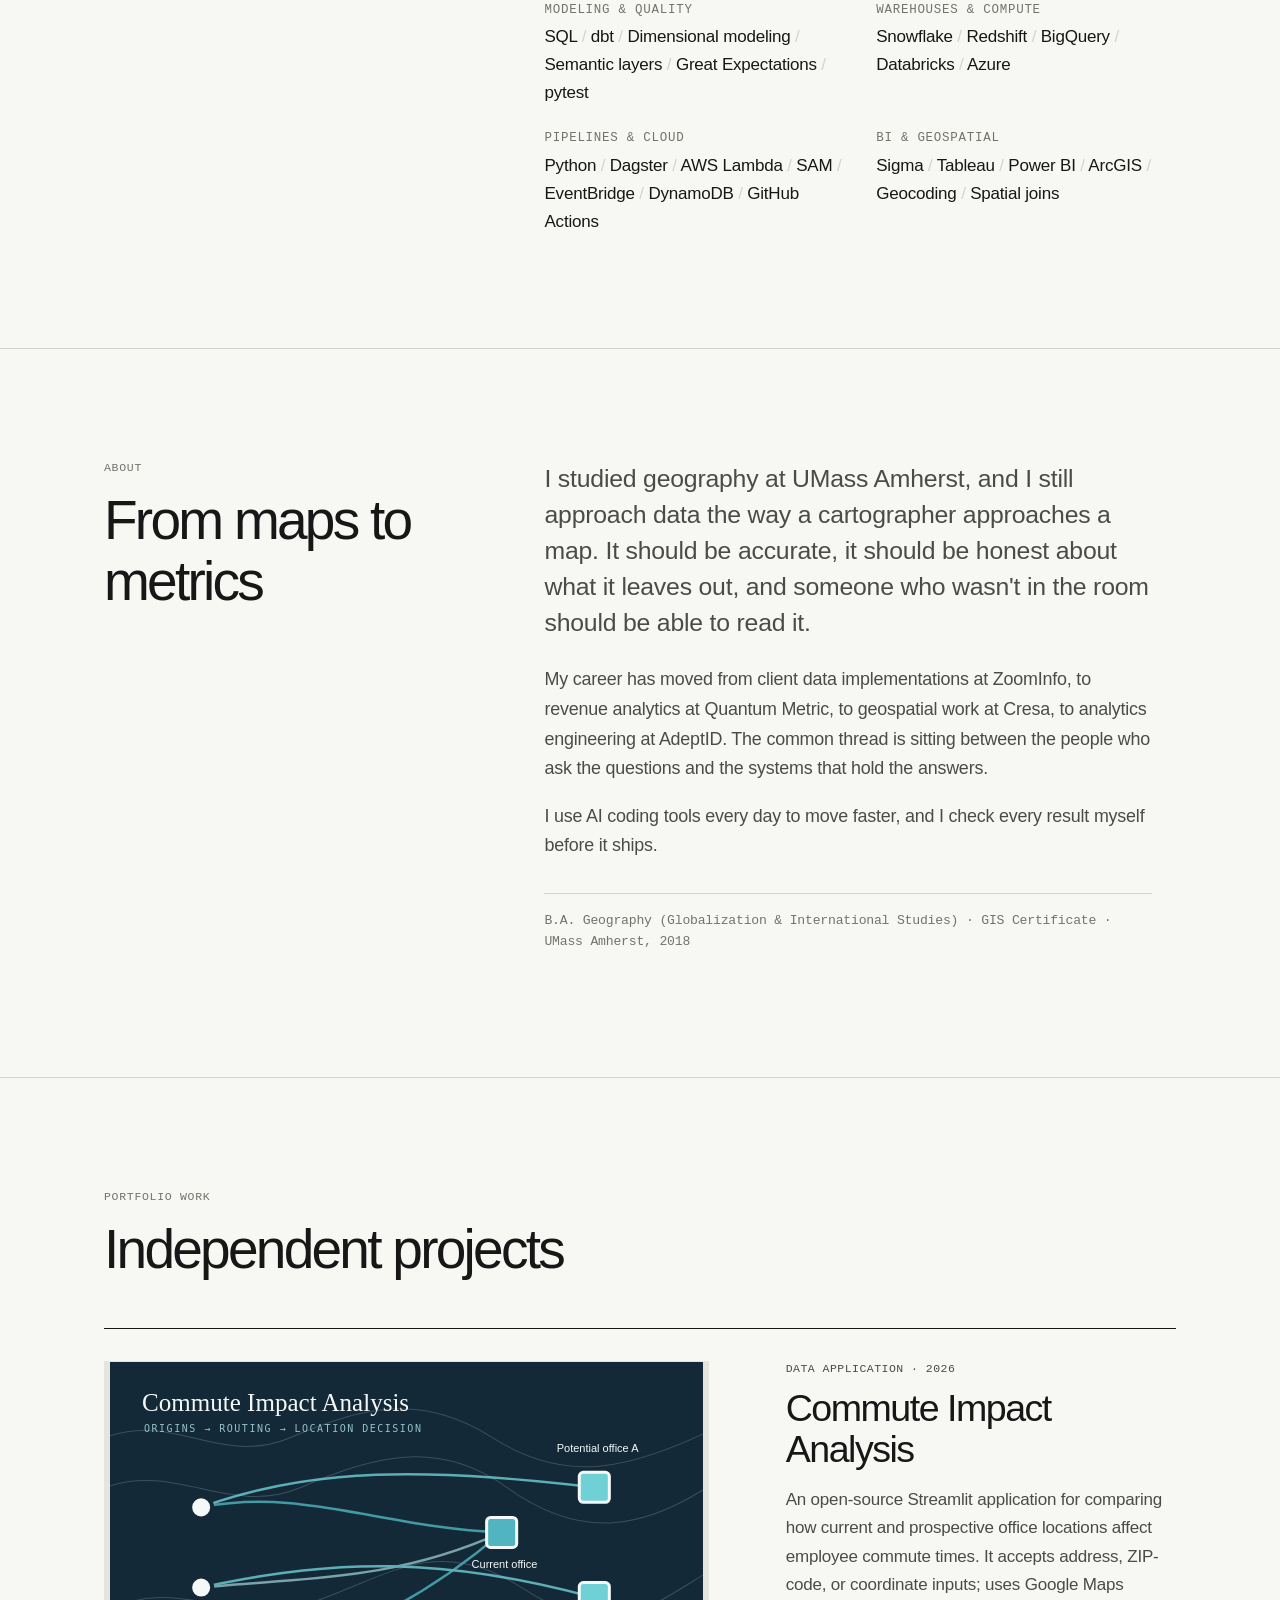
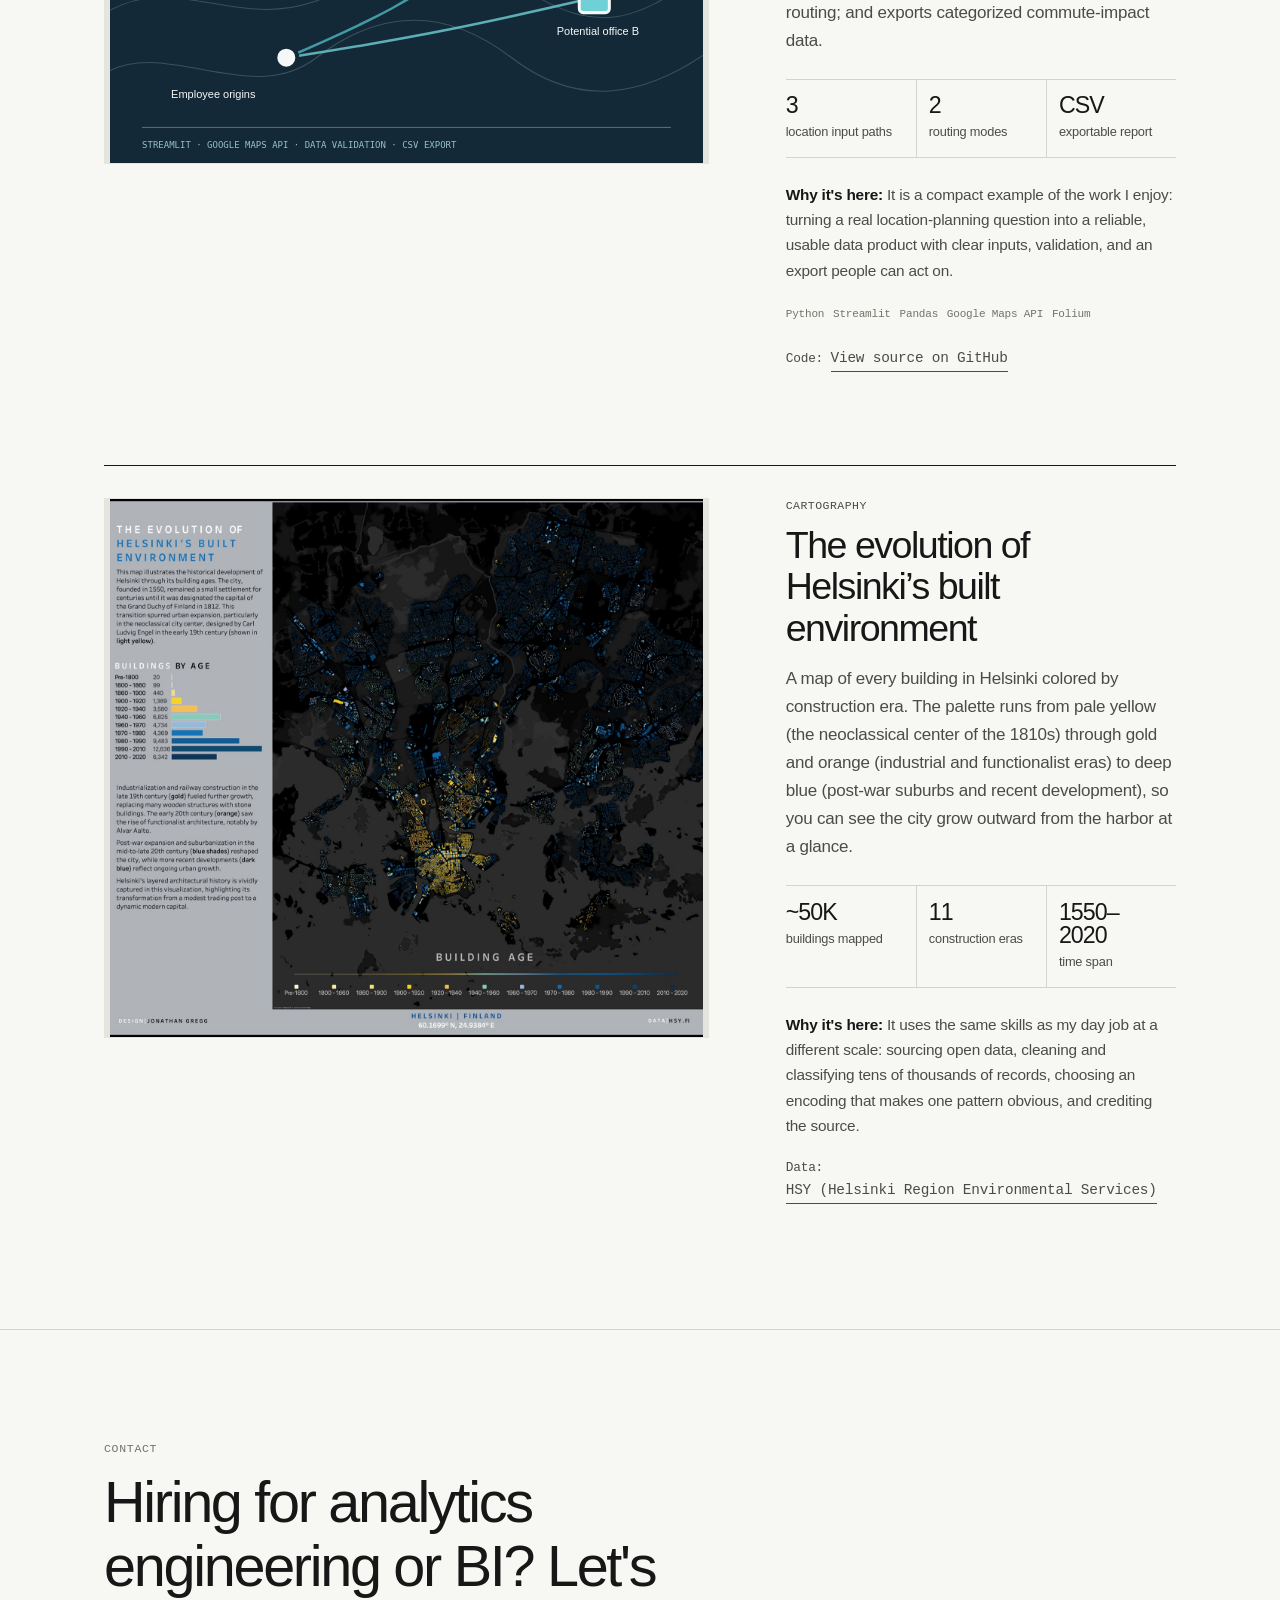
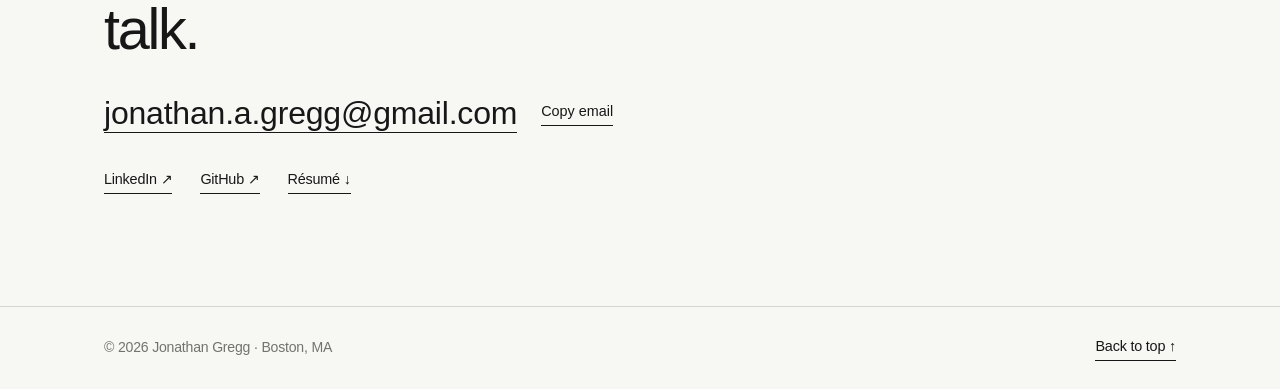
==== commit f67e1907: "Adopt grounded editorial portfolio design" ====
--- a/index.html
+++ b/index.html
@@ -20,7 +20,6 @@
 
   <link rel="preconnect" href="https://fonts.googleapis.com">
   <link rel="preconnect" href="https://fonts.gstatic.com" crossorigin>
-  <link href="https://fonts.googleapis.com/css2?family=Newsreader:opsz,wght@6..72,400;6..72,500;6..72,600&family=Public+Sans:wght@400;500;600&family=IBM+Plex+Mono:wght@400;500&display=swap" rel="stylesheet">
   <link rel="stylesheet" href="assets/css/styles.css">
 </head>
 <body>
@@ -58,22 +57,21 @@
       <div class="contours" aria-hidden="true"></div>
       <div class="wrap hero-inner">
         <div class="hero-copy">
-          <p class="eyebrow"><span class="status-dot" aria-hidden="true"></span><span data-bind="availability"></span></p>
+          <p class="eyebrow"><span data-bind="availability"></span></p>
           <h1 class="hero-title">
             <span class="hero-name" data-bind="name"></span>
             <span class="hero-headline" data-bind="hero.headline"></span>
           </h1>
           <p class="hero-intro" data-bind="hero.intro"></p>
           <div class="hero-cta">
-            <a class="btn" href="#work">Explore selected work</a>
-            <a class="btn btn-ghost" href="#contact">Start a conversation</a>
+            <a class="text-link" href="#work">Selected work</a>
+            <a class="text-link" href="#contact">Get in touch</a>
           </div>
+          <dl class="glance" id="glance"></dl>
         </div>
-        <aside class="hero-signal" aria-label="Professional focus">
-          <p class="signal-label">Field notes · Boston, MA</p>
-          <p class="signal-summary">Evidence-first analytics for decisions that have to hold up after the meeting.</p>
-          <dl class="glance" id="glance"></dl>
-        </aside>
+        <figure class="hero-portrait">
+          <img src="assets/img/jonathan-gregg.jpg" alt="Portrait of Jonathan Gregg" width="1600" height="2133" fetchpriority="high" decoding="async">
+        </figure>
       </div>
     </section>
 
--- a/assets/css/styles.css
+++ b/assets/css/styles.css
@@ -1,460 +1,286 @@
-/* ==========================================================================
-   Jonathan Gregg: portfolio styles
-   Colors and type are set once in :root. Change them there to re-theme.
-   ========================================================================== */
-
+/* Jonathan Gregg portfolio: grounded editorial system */
 :root {
-  --paper: #f5f8f8;
-  --paper-2: #e7eff0;
-  --card: #ffffff;
-  --ink: #102a3a;
-  --ink-2: #405a67;
-  --ink-3: #58717b;
-  --rule: #c5d5d7;
-  --accent: #006f86;
-  --accent-ink: #ffffff;
-  --contour: #5f8f96;
-  --ok: #207654;
-
-  --serif: "Newsreader", "Iowan Old Style", Georgia, serif;
-  --sans: "Public Sans", -apple-system, "Segoe UI", Helvetica, Arial, sans-serif;
-  --mono: "IBM Plex Mono", ui-monospace, "SF Mono", Menlo, monospace;
-
+  --paper: #f7f7f4;
+  --ink: #171717;
+  --ink-2: #4b4b48;
+  --ink-3: #73736d;
+  --rule: #d4d4ce;
+  --wash: #e5e5df;
+  --serif: -apple-system, BlinkMacSystemFont, "Helvetica Neue", Helvetica, Arial, sans-serif;
+  --sans: -apple-system, BlinkMacSystemFont, "Helvetica Neue", Helvetica, Arial, sans-serif;
+  --mono: "SFMono-Regular", Menlo, Consolas, "Liberation Mono", monospace;
   --wrap: 72rem;
   --gutter: clamp(1rem, 4vw, 2.5rem);
-  --radius: 6px;
   --ease: cubic-bezier(.2, .7, .2, 1);
   color-scheme: light;
 }
 
 @media (prefers-color-scheme: dark) {
   :root:not([data-theme="light"]) {
-    --paper: #0d1e27; --paper-2: #132a35; --card: #17323d;
-    --ink: #edf5f3; --ink-2: #b4c8cd; --ink-3: #89a5ac; --rule: #294650;
-    --accent: #65d3d8; --accent-ink: #0d1e27; --contour: #4c7880; --ok: #71c99f;
+    --paper: #171717;
+    --ink: #f2f2ee;
+    --ink-2: #c5c5be;
+    --ink-3: #a5a59d;
+    --rule: #454540;
+    --wash: #292926;
     color-scheme: dark;
   }
 }
 :root[data-theme="dark"] {
-  --paper: #0d1e27; --paper-2: #132a35; --card: #17323d;
-  --ink: #edf5f3; --ink-2: #b4c8cd; --ink-3: #89a5ac; --rule: #294650;
-  --accent: #65d3d8; --accent-ink: #0d1e27; --contour: #4c7880; --ok: #71c99f;
+  --paper: #171717;
+  --ink: #f2f2ee;
+  --ink-2: #c5c5be;
+  --ink-3: #a5a59d;
+  --rule: #454540;
+  --wash: #292926;
   color-scheme: dark;
 }
 
-@media (prefers-contrast: more) {
-  :root { --ink-2: #203d4b; --ink-3: #334f5a; --rule: #78949b; }
-  :root[data-theme="dark"], :root:not([data-theme="light"]) { --ink-2: #d4e5e5; --ink-3: #b8d0d3; --rule: #6d9198; }
-  .btn, .btn-ghost, .chip, .case-close, .case-step, .lightbox-btn { border-width: 2px; }
-}
-
-@media (prefers-reduced-transparency: reduce) {
-  .site-header { background: var(--paper); backdrop-filter: none; -webkit-backdrop-filter: none; }
-}
-
-/* ---------- Base ---------- */
-*, *::before, *::after { box-sizing: border-box; }
+* { box-sizing: border-box; }
 html { scroll-behavior: smooth; -webkit-text-size-adjust: 100%; }
 html.modal-open { overflow: hidden; }
-body {
-  margin: 0;
-  background: var(--paper);
-  color: var(--ink);
-  font: 400 1.0625rem/1.65 var(--sans);
-  -webkit-font-smoothing: antialiased;
-  text-rendering: optimizeLegibility;
-}
+body { margin: 0; background: var(--paper); color: var(--ink); font: 400 1.0625rem/1.65 var(--sans); letter-spacing: -.012em; -webkit-font-smoothing: antialiased; text-rendering: optimizeLegibility; }
 img, svg { display: block; max-width: 100%; }
 a { color: inherit; }
-h1, h2, h3, h4 { font-family: var(--serif); font-weight: 500; line-height: 1.15; margin: 0; letter-spacing: -0.01em; }
+h1, h2, h3, h4 { margin: 0; font-family: var(--serif); font-weight: 500; letter-spacing: -.04em; line-height: 1.1; }
 p { margin: 0 0 1em; }
 ul, ol { margin: 0; padding: 0; list-style: none; }
-button { font: inherit; color: inherit; cursor: pointer; }
-::selection { background: var(--accent); color: var(--accent-ink); }
-:focus-visible { outline: 3px solid var(--accent); outline-offset: 4px; border-radius: 3px; }
+button { color: inherit; font: inherit; cursor: pointer; }
+::selection { background: var(--ink); color: var(--paper); }
+:focus-visible { outline: 3px solid var(--ink); outline-offset: 5px; }
 
 .wrap { max-width: var(--wrap); margin: 0 auto; padding: 0 var(--gutter); }
-.skip { position: absolute; left: -999px; top: 0; background: var(--ink); color: var(--paper); padding: .6rem 1rem; z-index: 100; }
+.skip { position: absolute; left: -999px; top: 0; z-index: 100; padding: .6rem 1rem; background: var(--ink); color: var(--paper); }
 .skip:focus { left: 1rem; top: 1rem; }
 
-/* ---------- Buttons & links ---------- */
-.btn {
-  display: inline-flex; align-items: center; gap: .5rem;
-  padding: .8rem 1.25rem; border-radius: var(--radius);
-  background: var(--ink); color: var(--paper);
-  border: 1px solid var(--ink);
-  font: 500 .95rem/1 var(--sans); text-decoration: none;
-  transition: transform .2s var(--ease), background .2s, color .2s;
-}
-.btn:hover { background: var(--accent); border-color: var(--accent); color: var(--accent-ink); }
-.btn:active { transform: translateY(1px); }
-.btn-ghost { background: transparent; color: var(--ink); border-color: var(--rule); }
-.btn-ghost:hover { background: var(--paper-2); color: var(--ink); border-color: var(--ink-3); }
-.btn-small { padding: .55rem .9rem; font-size: .875rem; }
-
-.text-link {
-  color: var(--ink); text-decoration: none; font-weight: 500;
-  background: linear-gradient(currentColor, currentColor) 0 100% / 100% 1px no-repeat;
-  padding-bottom: 2px; transition: color .2s, background-size .25s var(--ease);
-}
-.text-link:hover { color: var(--accent); }
-
-.kicker { font: 500 .78rem/1 var(--mono); letter-spacing: .08em; text-transform: uppercase; color: var(--accent); margin-bottom: 1rem; }
-.tag {
-  display: inline-block; font: 400 .75rem/1 var(--mono); color: var(--ink-2);
-  padding: .35rem .5rem; border: 1px solid var(--rule); border-radius: 3px; margin: 0 .35rem .35rem 0;
-}
-
-/* ---------- Header ---------- */
-.site-header {
-  position: sticky; top: 0; z-index: 20;
-  background: color-mix(in srgb, var(--paper) 88%, transparent);
-  backdrop-filter: saturate(1.2) blur(8px);
-  -webkit-backdrop-filter: saturate(1.2) blur(8px);
-  border-bottom: 1px solid transparent;
-  transition: border-color .2s;
-}
-.site-header.scrolled { border-bottom-color: var(--rule); }
-.header-inner { display: flex; align-items: center; gap: 1.5rem; height: 4rem; }
-.wordmark { display: flex; align-items: center; gap: .65rem; text-decoration: none; font-weight: 600; }
-.monogram {
-  display: grid; place-items: center; width: 2rem; height: 2rem;
-  border: 1.5px solid var(--ink); border-radius: 50%;
-  font: 600 .72rem/1 var(--mono); letter-spacing: .02em;
-}
-.wordmark-name { font-size: .98rem; }
+.text-link, .btn { display: inline-flex; align-items: center; min-height: 1.6rem; padding: 0 0 .14rem; border: 0; background: linear-gradient(currentColor, currentColor) 0 100% / 100% 1px no-repeat; color: var(--ink); font-size: .9rem; font-weight: 500; text-decoration: none; transition: color .2s var(--ease); }
+.text-link:hover, .btn:hover { color: var(--ink-2); }
+.btn-ghost, .btn-small { border: 0; background-color: transparent; }
+.kicker { margin-bottom: .9rem; color: var(--ink-3); font: 500 .72rem/1.3 var(--mono); letter-spacing: .06em; text-transform: uppercase; }
+.tag { display: inline; margin: 0 .55rem .1rem 0; color: var(--ink-3); font: .69rem/1.5 var(--mono); }
+
+.site-header { position: sticky; top: 0; z-index: 20; border-bottom: 1px solid var(--rule); background: color-mix(in srgb, var(--paper) 95%, transparent); }
+.site-header.scrolled { border-bottom-color: var(--ink); }
+.header-inner { display: flex; align-items: center; gap: 1.25rem; height: 4.5rem; }
+.wordmark { display: flex; align-items: center; gap: .55rem; font-size: .9rem; font-weight: 500; text-decoration: none; }
+.monogram { display: grid; width: 1.8rem; height: 1.8rem; place-items: center; border: 1px solid var(--ink); font: 500 .68rem/1 var(--mono); }
 .nav { margin-left: auto; }
-.nav ul { display: flex; gap: .25rem; }
-.nav a {
-  display: block; padding: .45rem .7rem; border-radius: var(--radius);
-  text-decoration: none; font-size: .93rem; color: var(--ink-2); transition: color .2s, background .2s;
-}
-.nav a:hover { color: var(--ink); background: var(--paper-2); }
-.nav a.active { color: var(--ink); }
-.nav a.active::after { content: ""; display: block; height: 1.5px; background: var(--accent); margin-top: 2px; }
-.nav-toggle { display: none; background: none; border: 1px solid var(--rule); border-radius: var(--radius); padding: .4rem .75rem; font-size: .88rem; }
+.nav ul { display: flex; gap: .1rem; }
+.nav a { display: block; padding: .4rem .55rem; color: var(--ink-2); font-size: .84rem; text-decoration: none; }
+.nav a:hover, .nav a.active { color: var(--ink); text-decoration: underline; text-underline-offset: .25rem; }
+.nav-toggle { display: none; border: 1px solid var(--rule); background: none; padding: .4rem .75rem; font-size: .88rem; }
 .header-actions { display: flex; align-items: center; gap: .5rem; }
-.theme-toggle {
-  display: grid; place-items: center; width: 2.25rem; height: 2.25rem;
-  background: none; border: 1px solid transparent; border-radius: var(--radius); color: var(--ink-2);
-  transition: color .2s, border-color .2s;
-}
-.theme-toggle:hover { color: var(--ink); border-color: var(--rule); }
-
-/* ---------- Hero: data field notebook ---------- */
-.hero { position: relative; overflow: hidden; background: #092936; color: #f5f8f8; border-bottom: 0; }
-.contours { position: absolute; inset: -20% -8% -18% 34%; color: #65d3d8; opacity: .3; pointer-events: none; }
-.contours svg { width: 100%; height: 100%; }
-.hero::before {
-  content: ""; position: absolute; inset: 0; pointer-events: none;
-  background-image: linear-gradient(90deg, rgb(9 41 54 / .96) 0%, rgb(9 41 54 / .82) 48%, rgb(9 41 54 / .25) 100%), linear-gradient(rgb(143 194 201 / .11) 1px, transparent 1px), linear-gradient(90deg, rgb(143 194 201 / .11) 1px, transparent 1px);
-  background-size: auto, 2.5rem 2.5rem, 2.5rem 2.5rem;
-}
-.hero-inner { position: relative; z-index: 2; display: grid; grid-template-columns: minmax(0, 1.45fr) minmax(18rem, .85fr); gap: clamp(2rem, 7vw, 7rem); align-items: end; min-height: min(47rem, calc(100svh - 4rem)); padding-top: clamp(4.5rem, 11vw, 8.5rem); padding-bottom: clamp(3.5rem, 7vw, 5.5rem); }
-.hero-copy { max-width: 42rem; }
-.hero .eyebrow { display: flex; align-items: center; gap: .6rem; font: 500 .82rem/1 var(--mono); color: #b9d6d9; margin-bottom: 1.75rem; }
-.hero .status-dot { width: .55rem; height: .55rem; border-radius: 50%; background: #71c99f; box-shadow: 0 0 0 4px rgb(113 201 159 / .2); }
-.hero-title { display: grid; gap: .5rem; }
-.hero-name { font: 500 clamp(1rem, 1.5vw, 1.15rem)/1.2 var(--sans); color: #b9d6d9; letter-spacing: .02em; }
-.hero-headline { font-size: clamp(3.25rem, 7vw, 6.25rem); line-height: .98; letter-spacing: -0.035em; max-width: 10ch; }
-.hero-intro { max-width: 35rem; font-size: clamp(1.08rem, 1.6vw, 1.22rem); color: #d9e9e9; margin: 1.75rem 0 2rem; }
-.hero-cta { display: flex; flex-wrap: wrap; gap: .75rem; }
-.hero .btn { background: #f5f8f8; border-color: #f5f8f8; color: #092936; }
-.hero .btn:hover { background: #65d3d8; border-color: #65d3d8; color: #092936; }
-.hero .btn-ghost { background: transparent; border-color: rgb(245 248 248 / .45); color: #f5f8f8; }
-.hero .btn-ghost:hover { background: rgb(245 248 248 / .12); border-color: #f5f8f8; color: #f5f8f8; }
-.hero-signal { position: relative; align-self: stretch; display: flex; flex-direction: column; justify-content: flex-end; min-height: 25rem; padding: clamp(1.5rem, 3vw, 2.25rem); border: 1px solid rgb(185 214 217 / .42); background: rgb(9 41 54 / .36); }
-.hero-signal::before { content: ""; position: absolute; inset: 1rem; border-top: 1px solid rgb(185 214 217 / .25); border-left: 1px solid rgb(185 214 217 / .25); pointer-events: none; }
-.signal-label, .signal-summary { position: relative; }
-.signal-label { font: 500 .76rem/1.3 var(--mono); letter-spacing: .1em; text-transform: uppercase; color: #8fc2c9; margin-bottom: 1.25rem; }
-.signal-summary { max-width: 22rem; font: 400 clamp(1.35rem, 2.2vw, 1.75rem)/1.25 var(--serif); color: #f5f8f8; margin-bottom: 2rem; }
-.glance { position: relative; display: grid; grid-template-columns: repeat(2, minmax(0, 1fr)); border-top: 1px solid rgb(185 214 217 / .42); border-left: 1px solid rgb(185 214 217 / .42); }
-.glance-item { min-height: 5.75rem; padding: .9rem; display: flex; flex-direction: column-reverse; justify-content: space-between; gap: .5rem; border-right: 1px solid rgb(185 214 217 / .42); border-bottom: 1px solid rgb(185 214 217 / .42); }
-.glance dd { margin: 0; font: 500 clamp(1.65rem, 3vw, 2.25rem)/1 var(--serif); color: #f5f8f8; }
-.glance dt { font: .76rem/1.35 var(--sans); color: #b9d6d9; }
-
-/* ---------- Sections ---------- */
-.section { padding: clamp(4rem, 9vw, 7rem) 0; scroll-margin-top: 3rem; }
-.section-alt { background: var(--paper-2); }
-.section-head { margin-bottom: 2.5rem; }
-.section-head h2 { font-size: clamp(2rem, 4vw, 2.9rem); max-width: 20ch; }
-.section-lede { color: var(--ink-2); max-width: 34rem; margin: 1rem 0 0; }
-.two-col { display: grid; grid-template-columns: minmax(0, 1fr) minmax(0, 1.6fr); gap: clamp(2rem, 6vw, 5rem); }
+.theme-toggle { display: grid; width: 2rem; height: 2rem; place-items: center; border: 0; background: none; color: var(--ink-2); }
+.theme-toggle:hover { color: var(--ink); }
+
+.hero { border-bottom: 1px solid var(--rule); background: var(--paper); }
+.contours, .hero::before { display: none; }
+.hero-inner { display: grid; grid-template-columns: minmax(0, 1.12fr) minmax(17rem, .68fr); align-items: end; gap: clamp(2rem, 8vw, 8rem); padding-top: clamp(4rem, 10vw, 8rem); padding-bottom: clamp(4rem, 9vw, 7rem); }
+.hero-copy { max-width: 43rem; }
+.hero .eyebrow { margin-bottom: 1.5rem; color: var(--ink-3); font: 500 .73rem/1.3 var(--mono); letter-spacing: .06em; text-transform: uppercase; }
+.hero-title { display: grid; gap: .55rem; }
+.hero-name { color: var(--ink); font: 500 .9rem/1.2 var(--sans); letter-spacing: .01em; text-transform: uppercase; }
+.hero-headline { max-width: 11ch; font-size: clamp(3.1rem, 6vw, 5.8rem); font-weight: 400; letter-spacing: -.055em; line-height: .98; }
+.hero-intro { max-width: 36rem; margin: 1.75rem 0 1.5rem; color: var(--ink-2); font-size: clamp(1.08rem, 1.55vw, 1.22rem); line-height: 1.5; }
+.hero-cta { display: flex; flex-wrap: wrap; gap: 1.5rem; }
+.hero-portrait { align-self: stretch; margin: 0; background: var(--wash); }
+.hero-portrait img { width: 100%; height: 100%; min-height: 30rem; max-height: 44rem; object-fit: cover; object-position: center 20%; filter: saturate(.82) contrast(.98); }
+.glance { display: grid; grid-template-columns: repeat(4, minmax(0, 1fr)); margin-top: clamp(2.5rem, 6vw, 4.5rem); border-top: 1px solid var(--rule); }
+.glance-item { display: grid; gap: .35rem; padding: 1rem 1rem 0 0; }
+.glance-item + .glance-item { padding-left: 1rem; border-left: 1px solid var(--rule); }
+.glance dd { margin: 0; color: var(--ink); font: 500 clamp(1.45rem, 2.5vw, 2rem)/1 var(--sans); letter-spacing: -.04em; }
+.glance dt { color: var(--ink-3); font-size: .72rem; line-height: 1.35; }
+
+.section { padding: clamp(4rem, 9vw, 7rem) 0; border-bottom: 1px solid var(--rule); scroll-margin-top: 3rem; }
+.section-alt { background: var(--paper); }
+.section-head { margin-bottom: 3rem; }
+.section-head h2 { max-width: 15ch; font-size: clamp(2.2rem, 4.3vw, 4rem); font-weight: 400; letter-spacing: -.05em; }
+.section-lede { max-width: 38rem; margin-top: 1rem; color: var(--ink-2); }
+.two-col { display: grid; grid-template-columns: minmax(0, .75fr) minmax(0, 1.35fr); gap: clamp(2.5rem, 7vw, 7rem); }
 .two-col .section-head { position: sticky; top: 6rem; align-self: start; }
-.two-col .text-link { display: inline-block; margin-top: 1.5rem; }
-
-/* ---------- Filters ---------- */
-.filters { display: flex; flex-wrap: wrap; gap: .5rem; }
-.chip {
-  padding: .45rem .85rem; border-radius: 999px; background: transparent;
-  border: 1px solid var(--rule); font-size: .88rem; color: var(--ink-2);
-  transition: all .2s var(--ease);
-}
-.chip:hover { border-color: var(--ink-3); color: var(--ink); }
-.chip[aria-pressed="true"] { background: var(--ink); border-color: var(--ink); color: var(--paper); }
-.filter-count { min-height: 1.4em; margin: .9rem 0 0; font: .8rem var(--mono); color: var(--ink-3); }
-
-/* ---------- Work: evidence index ---------- */
-.work-list { display: grid; gap: .8rem; margin-top: 1.25rem; }
-.work-item { position: relative; border: 1px solid var(--rule); background: var(--card); overflow: hidden; }
-.work-link {
-  display: grid; grid-template-columns: 4.5rem minmax(0, 1fr) 10rem 2rem; gap: clamp(1rem, 2vw, 1.75rem); align-items: start;
-  min-height: 11.5rem; padding: clamp(1.35rem, 2.4vw, 1.9rem); text-decoration: none; position: relative;
-  transition: transform .25s var(--ease), border-color .25s var(--ease), background .25s var(--ease);
-}
-.work-link::before { content: ""; position: absolute; inset: 0 auto 0 0; width: 4px; background: var(--accent); transform: scaleY(0); transform-origin: center; transition: transform .25s var(--ease); }
-.work-link:hover { background: color-mix(in srgb, var(--paper-2) 52%, var(--card)); transform: translateX(.35rem); }
-.work-link:hover::before, .work-link:focus-visible::before { transform: scaleY(1); }
-.work-index { display: grid; align-content: start; gap: .25rem; font: 500 .72rem/1.1 var(--mono); letter-spacing: .08em; color: var(--ink-3); }
-.work-index strong { font: 500 1.5rem/1 var(--serif); color: var(--ink); letter-spacing: 0; }
-.work-main { display: grid; align-content: start; gap: .55rem; }
-.work-meta { font: .75rem/1.35 var(--mono); letter-spacing: .07em; color: var(--ink-3); text-transform: uppercase; }
-.work-title { font: 500 clamp(1.45rem, 2.6vw, 1.95rem)/1.12 var(--serif); max-width: 24ch; }
-.work-link:hover .work-title { color: var(--accent); }
-.work-summary { color: var(--ink-2); max-width: 42rem; }
-.work-tags { margin-top: .35rem; }
-.work-stat { align-self: end; display: grid; gap: .4rem; font-size: .78rem; color: var(--ink-2); padding-bottom: .1rem; }
-.work-stat strong { font: 500 clamp(1.8rem, 3vw, 2.35rem)/.95 var(--serif); color: var(--accent); }
-.work-arrow { align-self: center; font-size: 1.45rem; color: var(--ink-3); transition: transform .25s var(--ease), color .2s; }
-.work-link:hover .work-arrow { transform: translateX(5px); color: var(--accent); }
-
-/* ---------- Principles ---------- */
-.principles { display: grid; grid-template-columns: repeat(2, minmax(0, 1fr)); gap: 0; border-top: 1px solid var(--ink); }
-.principle { padding: 2rem 2rem 2rem 0; border-bottom: 1px solid var(--rule); }
-.principle:nth-child(even) { padding-left: 2rem; border-left: 1px solid var(--rule); }
-.principle-num { font: 500 .8rem var(--mono); color: var(--accent); }
-.principle h3 { font-size: 1.5rem; margin: .6rem 0 .6rem; }
-.principle p { color: var(--ink-2); margin: 0; max-width: 32rem; }
-
-/* ---------- Timeline ---------- */
+.two-col .text-link { margin-top: 1.5rem; }
+
+.filters { display: flex; flex-wrap: wrap; gap: .4rem; }
+.chip { padding: .2rem 0; border: 0; background: transparent; color: var(--ink-3); font-size: .82rem; }
+.chip + .chip { margin-left: 1rem; }
+.chip:hover, .chip[aria-pressed="true"] { color: var(--ink); text-decoration: underline; text-underline-offset: .3rem; }
+.filter-count { min-height: 1.4em; margin: .9rem 0 0; color: var(--ink-3); font: .8rem var(--mono); }
+.work-list { display: grid; margin-top: 1.25rem; border-top: 1px solid var(--ink); }
+.work-item { border-bottom: 1px solid var(--rule); }
+.work-link { display: grid; grid-template-columns: 3.25rem minmax(0, 1fr) 8rem 1rem; gap: clamp(1rem, 2vw, 2rem); padding: 1.7rem 0; text-decoration: none; }
+.work-index { display: block; color: var(--ink-3); font: .72rem/1.3 var(--mono); letter-spacing: .03em; }
+.work-index span { display: none; }
+.work-index strong { color: inherit; font: inherit; letter-spacing: inherit; }
+.work-main { display: grid; gap: .42rem; }
+.work-meta { color: var(--ink-3); font: .72rem/1.35 var(--mono); letter-spacing: .04em; text-transform: uppercase; }
+.work-title { max-width: 28ch; font-size: clamp(1.45rem, 2.4vw, 2rem); font-weight: 400; letter-spacing: -.035em; }
+.work-link:hover .work-title { color: var(--ink-2); }
+.work-summary { max-width: 40rem; color: var(--ink-2); }
+.work-stat { align-self: start; display: grid; gap: .25rem; color: var(--ink-3); font-size: .72rem; }
+.work-stat strong { color: var(--ink); font: 500 1.45rem/1 var(--sans); letter-spacing: -.04em; }
+.work-arrow { align-self: start; color: var(--ink-3); font-size: 1.1rem; transition: transform .2s var(--ease); }
+.work-link:hover .work-arrow { color: var(--ink); transform: translateX(2px); }
+
+.principles { display: grid; grid-template-columns: repeat(2, minmax(0, 1fr)); border-top: 1px solid var(--ink); }
+.principle { padding: 1.75rem 1.75rem 1.75rem 0; border-bottom: 1px solid var(--rule); }
+.principle:nth-child(even) { padding-left: 1.75rem; border-left: 1px solid var(--rule); }
+.principle-num { color: var(--ink-3); font: .8rem var(--mono); }
+.principle h3 { margin: .6rem 0; font-size: 1.45rem; font-weight: 400; }
+.principle p { margin: 0; color: var(--ink-2); }
+
 .timeline { border-top: 1px solid var(--ink); }
 .role { border-bottom: 1px solid var(--rule); }
-.role summary {
-  display: flex; justify-content: space-between; gap: 1rem; align-items: baseline;
-  padding: 1.35rem 0; cursor: pointer; list-style: none;
-}
+.role summary { display: flex; align-items: baseline; justify-content: space-between; gap: 1rem; padding: 1.35rem 0; cursor: pointer; list-style: none; }
 .role summary::-webkit-details-marker { display: none; }
 .role-head { display: grid; gap: .15rem; }
-.role-title { font: 500 1.28rem/1.25 var(--serif); }
-.role-title::after { content: " +"; font-family: var(--mono); font-size: .9rem; color: var(--ink-3); }
+.role-title { font-size: 1.28rem; font-weight: 400; }
+.role-title::after { content: " +"; color: var(--ink-3); font-family: var(--mono); font-size: .9rem; }
 .role details[open] .role-title::after { content: " −"; }
-.role-org { color: var(--accent); font-weight: 500; font-size: .95rem; }
-.role-dates { font: .78rem/1.5 var(--mono); color: var(--ink-3); text-align: right; white-space: nowrap; }
+.role-org { color: var(--ink); font-size: .95rem; font-weight: 500; }
+.role-dates { color: var(--ink-3); font: .78rem/1.5 var(--mono); text-align: right; white-space: nowrap; }
 .role-dates > span { display: block; }
-.role summary:hover .role-title { color: var(--accent); }
-.role-blurb { color: var(--ink-3); font-size: .92rem; margin: -.4rem 0 .6rem; }
-.role ul { padding: 0 0 1.4rem 1.1rem; list-style: square; color: var(--ink-2); }
+.role-blurb { margin: -.4rem 0 .6rem; color: var(--ink-3); font-size: .92rem; }
+.role ul { padding: 0 0 1.4rem 1.1rem; color: var(--ink-2); list-style: square; }
 .role li { margin-bottom: .35rem; }
-.role li::marker { color: var(--contour); }
-
-.toolkit-title { font-size: 1.35rem; margin: 3rem 0 1rem; }
+.role li::marker { color: var(--ink-3); }
+.toolkit-title { margin: 3rem 0 1rem; font-size: 1.35rem; font-weight: 400; }
 .toolkit { display: grid; grid-template-columns: repeat(2, minmax(0, 1fr)); gap: 1.5rem 2rem; }
-.tool-group h4 { font: 500 .78rem var(--mono); text-transform: uppercase; letter-spacing: .06em; color: var(--ink-3); margin-bottom: .4rem; }
+.tool-group h4 { margin-bottom: .4rem; color: var(--ink-3); font: 500 .78rem var(--mono); letter-spacing: .06em; text-transform: uppercase; }
 .tool-group p { margin: 0; }
 .sep { color: var(--rule); }
 
-/* ---------- About ---------- */
-.prose p { font-size: 1.12rem; max-width: 38rem; }
-.prose p:first-child { font: 400 clamp(1.3rem, 2.2vw, 1.55rem)/1.45 var(--serif); }
-.prose .edu { font: .82rem/1.6 var(--mono); color: var(--ink-3); border-top: 1px solid var(--rule); padding-top: 1rem; margin-top: 2rem; }
-
-/* ---------- Contact ---------- */
-.contact-title { font-size: clamp(2rem, 5vw, 3.6rem); max-width: 18ch; margin-bottom: 2rem; }
+.prose p { max-width: 38rem; color: var(--ink-2); font-size: 1.12rem; }
+.prose p:first-child { font: 400 clamp(1.3rem, 2.2vw, 1.55rem)/1.45 var(--sans); }
+.prose .edu { margin-top: 2rem; padding-top: 1rem; border-top: 1px solid var(--rule); color: var(--ink-3); font: .82rem/1.6 var(--mono); }
+.contact-title { max-width: 18ch; margin-bottom: 2rem; font-size: clamp(2rem, 5vw, 3.6rem); font-weight: 400; }
 .contact-row { display: flex; flex-wrap: wrap; align-items: center; gap: 1rem 1.5rem; }
-.contact-email {
-  font: 500 clamp(1.25rem, 3vw, 2rem)/1.2 var(--serif); text-decoration: none; word-break: break-all;
-  border-bottom: 2px solid var(--accent); padding-bottom: .15rem; transition: color .2s;
-}
-.contact-email:hover { color: var(--accent); }
+.contact-email { border-bottom: 1px solid var(--ink); color: var(--ink); font: 400 clamp(1.25rem, 3vw, 2rem)/1.2 var(--sans); text-decoration: none; word-break: break-all; }
+.contact-email:hover { color: var(--ink-2); }
 .contact-links { display: flex; gap: 1.75rem; margin-top: 2rem; }
-
-/* ---------- Footer ---------- */
-.site-footer { border-top: 1px solid var(--rule); padding: 1.75rem 0; font-size: .88rem; color: var(--ink-3); }
-.footer-inner { display: flex; justify-content: space-between; align-items: center; gap: 1rem; flex-wrap: wrap; }
+.site-footer { padding: 1.75rem 0; color: var(--ink-3); font-size: .88rem; }
+.footer-inner { display: flex; flex-wrap: wrap; align-items: center; justify-content: space-between; gap: 1rem; }
 .footer-inner p { margin: 0; }
 
-/* ---------- Case study dialog ---------- */
-.case {
-  width: min(52rem, 100vw); max-width: 100vw; height: 100dvh; max-height: 100dvh;
-  margin: 0 0 0 auto; padding: 0; border: 0; border-left: 1px solid var(--rule);
-  background: var(--paper); color: var(--ink);
-  display: none; flex-direction: column;
-}
-.case[open] { display: flex; animation: slide-in .35s var(--ease); }
-.case::backdrop { background: rgb(20 18 14 / .45); animation: fade .3s ease; }
-@keyframes slide-in { from { transform: translateX(3rem); opacity: 0; } to { transform: none; opacity: 1; } }
-@keyframes fade { from { opacity: 0; } }
-.case-bar, .case-nav {
-  display: flex; align-items: center; justify-content: space-between; gap: 1rem;
-  padding: .9rem clamp(1.25rem, 4vw, 3rem); border-bottom: 1px solid var(--rule); flex: none;
-}
-.case-nav { border-bottom: 0; border-top: 1px solid var(--rule); }
-.case-meta { margin: 0; font: .8rem var(--mono); color: var(--ink-3); text-transform: uppercase; letter-spacing: .04em; }
-.case-close, .case-step {
-  background: none; border: 1px solid var(--rule); border-radius: var(--radius);
-  padding: .45rem .8rem; font-size: .88rem; color: var(--ink-2); transition: all .2s;
-}
-.case-close:hover, .case-step:hover:not(:disabled) { color: var(--ink); border-color: var(--ink-3); }
+.case { width: min(52rem, 100vw); max-width: 100vw; height: 100dvh; max-height: 100dvh; margin: 0 0 0 auto; padding: 0; border: 0; border-left: 1px solid var(--rule); background: var(--paper); color: var(--ink); }
+.case[open], .lightbox[open] { display: flex; flex-direction: column; }
+.case::backdrop { background: rgb(23 23 23 / .22); }
+.case-bar, .case-nav { display: flex; align-items: center; justify-content: space-between; gap: 1rem; padding: .9rem clamp(1.25rem, 4vw, 3rem); border-bottom: 1px solid var(--rule); }
+.case-nav { border-top: 1px solid var(--rule); border-bottom: 0; }
+.case-meta, .case-pos { margin: 0; color: var(--ink-3); font: .8rem var(--mono); }
+.case-close, .case-step { border: 1px solid var(--rule); background: none; padding: .45rem .8rem; color: var(--ink-2); font-size: .88rem; }
+.case-close:hover, .case-step:hover:not(:disabled) { border-color: var(--ink); color: var(--ink); }
 .case-step:disabled { opacity: .4; cursor: default; }
-.case-close kbd { font: .7rem var(--mono); color: var(--ink-3); margin-left: .3rem; }
-.case-pos { font: .8rem var(--mono); color: var(--ink-3); }
-.case-body { overflow-y: auto; padding: clamp(1.5rem, 5vw, 3rem); flex: 1; overscroll-behavior: contain; }
-.case-body h2 { font-size: clamp(1.9rem, 4vw, 2.7rem); max-width: 22ch; }
-.case-summary { font-size: 1.15rem; color: var(--ink-2); margin: 1rem 0 2rem; max-width: 40rem; }
+.case-body { flex: 1; overflow-y: auto; padding: clamp(1.5rem, 5vw, 3rem); }
+.case-body h2 { max-width: 22ch; font-size: clamp(1.9rem, 4vw, 2.7rem); font-weight: 400; }
+.case-summary { max-width: 40rem; margin: 1rem 0 2rem; color: var(--ink-2); font-size: 1.15rem; }
 .case-metrics { display: grid; grid-template-columns: repeat(3, minmax(0, 1fr)); margin: 0 0 2.5rem; border-block: 1px solid var(--rule); }
 .case-metrics div { padding: 1.1rem 1rem 1.1rem 0; }
 .case-metrics div + div { padding-left: 1rem; border-left: 1px solid var(--rule); }
-.case-metrics dd { margin: 0 0 .3rem; font: 500 2rem/1 var(--serif); color: var(--accent); }
-.case-metrics dt { font-size: .85rem; color: var(--ink-2); }
+.case-metrics dd { margin: 0 0 .3rem; color: var(--ink); font: 500 2rem/1 var(--sans); }
+.case-metrics dt { color: var(--ink-2); font-size: .85rem; }
 .case-grid { display: grid; gap: 2rem; }
-.case-grid h3 { font: 500 .78rem var(--mono); text-transform: uppercase; letter-spacing: .08em; color: var(--ink-3); margin-bottom: .75rem; }
-.case-grid p { margin: 0; max-width: 42rem; }
-.steps { counter-reset: s; display: grid; gap: .9rem; max-width: 42rem; }
-.steps li { counter-increment: s; display: grid; grid-template-columns: 2rem 1fr; }
-.steps li::before { content: counter(s, decimal-leading-zero); font: 500 .8rem/1.9 var(--mono); color: var(--accent); }
-.case-outcome { background: var(--card); border: 1px solid var(--rule); border-left: 3px solid var(--accent); padding: 1.25rem 1.4rem; border-radius: 0 var(--radius) var(--radius) 0; }
-.case-outcome p { font: 400 1.2rem/1.45 var(--serif); }
-
-/* ---------- Side projects ---------- */
-.project {
-  display: grid; grid-template-columns: minmax(0, 1.55fr) minmax(0, 1fr);
-  gap: clamp(1.75rem, 4vw, 3.5rem); align-items: start;
-  border-top: 1px solid var(--ink); padding-top: 2rem;
-}
-.project + .project { margin-top: 4rem; }
+.case-grid h3 { margin-bottom: .75rem; color: var(--ink-3); font: 500 .78rem var(--mono); letter-spacing: .08em; text-transform: uppercase; }
+.case-grid p { max-width: 42rem; margin: 0; }
+.steps { display: grid; gap: .9rem; max-width: 42rem; counter-reset: s; }
+.steps li { display: grid; grid-template-columns: 2rem 1fr; counter-increment: s; }
+.steps li::before { content: counter(s, decimal-leading-zero); color: var(--ink-3); font: 500 .8rem/1.9 var(--mono); }
+.case-outcome { padding: 1.25rem 1.4rem; border-left: 3px solid var(--ink); background: var(--wash); }
+.case-outcome p { font: 400 1.2rem/1.45 var(--sans); }
+
+.project { display: grid; grid-template-columns: minmax(0, 1.55fr) minmax(0, 1fr); align-items: start; gap: clamp(2rem, 6vw, 6rem); padding-top: 2rem; border-top: 1px solid var(--ink); }
+.project + .project { margin-top: 5rem; }
 .project-figure { margin: 0; }
-.project-zoom {
-  position: relative; display: grid; place-items: center; width: 100%; aspect-ratio: var(--project-aspect, 7 / 5);
-  padding: 0; border: 0; background: var(--ink); border-radius: var(--radius); overflow: hidden; cursor: zoom-in;
-  box-shadow: 0 1px 0 var(--rule), 0 18px 40px -24px rgb(16 42 58 / .45);
-}
-.project-zoom img { width: 100%; height: 100%; object-fit: cover; transition: transform .6s var(--ease); }
-.project-image-fallback { color: var(--paper); font: 500 .9rem/1.5 var(--mono); padding: 2rem; text-align: center; }
-.project-zoom:hover img { transform: scale(1.015); }
-.project-zoom-hint {
-  position: absolute; right: .75rem; bottom: .75rem;
-  font: 500 .72rem/1 var(--mono); letter-spacing: .05em; text-transform: uppercase;
-  color: #f4f1e9; background: rgb(20 18 14 / .72); padding: .5rem .65rem; border-radius: 3px;
-  opacity: 0; transform: translateY(4px); transition: opacity .25s, transform .25s var(--ease);
-}
-.project-zoom:hover .project-zoom-hint, .project-zoom:focus-visible .project-zoom-hint { opacity: 1; transform: none; }
-.project-text h3 { font-size: clamp(1.5rem, 2.6vw, 1.95rem); margin: .5rem 0 1rem; }
+.project-zoom { position: relative; display: grid; width: 100%; aspect-ratio: var(--project-aspect, 7 / 5); place-items: center; overflow: hidden; border: 0; background: var(--wash); cursor: zoom-in; }
+.project-zoom img { width: 100%; height: 100%; object-fit: cover; filter: saturate(.88); transition: transform .4s var(--ease); }
+.project-zoom:hover img { transform: scale(1.01); }
+.project-image-fallback { padding: 2rem; color: var(--ink); font: 500 .9rem/1.5 var(--mono); text-align: center; }
+.project-zoom-hint { position: absolute; right: .75rem; bottom: .75rem; padding: .5rem .65rem; background: rgb(23 23 23 / .78); color: #f7f7f4; font: 500 .72rem/1 var(--mono); letter-spacing: .05em; text-transform: uppercase; opacity: 0; transition: opacity .2s var(--ease); }
+.project-zoom:hover .project-zoom-hint, .project-zoom:focus-visible .project-zoom-hint { opacity: 1; }
+.project-text h3 { margin: .5rem 0 1rem; font-size: clamp(1.6rem, 3vw, 2.35rem); font-weight: 400; letter-spacing: -.04em; }
 .project-text > p { color: var(--ink-2); }
 .project-facts { display: grid; grid-template-columns: repeat(3, minmax(0, 1fr)); margin: 1.5rem 0; border-block: 1px solid var(--rule); }
 .project-facts div { padding: .9rem .75rem .9rem 0; }
 .project-facts div + div { padding-left: .75rem; border-left: 1px solid var(--rule); }
-.project-facts dd { margin: 0 0 .25rem; font: 500 1.45rem/1 var(--serif); color: var(--ink); white-space: nowrap; }
-.project-facts dt { font-size: .8rem; color: var(--ink-2); }
+.project-facts dd { margin: 0 0 .25rem; color: var(--ink); font: 500 1.45rem/1 var(--sans); letter-spacing: -.04em; }
+.project-facts dt { color: var(--ink-2); font-size: .8rem; }
 .project-why { font-size: .96rem; }
 .project-why strong { color: var(--ink); font-weight: 600; }
-.project-source { font: .8rem/1.6 var(--mono); color: var(--ink-3); margin-top: 1.25rem; }
-.project-source .text-link { font-weight: 400; color: var(--ink-2); }
-
-/* ---------- Lightbox ---------- */
-.lightbox {
-  width: 100vw; height: 100dvh; max-width: 100vw; max-height: 100dvh; margin: 0; padding: 0;
-  border: 0; background: rgb(14 13 11 / .94); color: #ece7dc;
-  display: none; flex-direction: column;
-}
-.lightbox[open] { display: flex; animation: fade .25s ease; }
+.project-source { margin-top: 1.25rem; color: var(--ink-3); font: .8rem/1.6 var(--mono); }
+.project-source .text-link { color: var(--ink-2); font-weight: 400; }
+
+.lightbox { width: 100vw; height: 100dvh; max-width: 100vw; max-height: 100dvh; margin: 0; padding: 0; border: 0; background: rgb(23 23 23 / .96); color: #f2f2ee; }
 .lightbox::backdrop { background: transparent; }
-.lightbox-bar { display: flex; justify-content: space-between; align-items: center; gap: 1rem; padding: .85rem clamp(1rem, 3vw, 2rem); flex: none; }
-.lightbox-caption { margin: 0; font: .8rem var(--mono); letter-spacing: .04em; text-transform: uppercase; color: #b3ad9f; }
+.lightbox-bar { display: flex; align-items: center; justify-content: space-between; gap: 1rem; padding: .85rem clamp(1rem, 3vw, 2rem); }
+.lightbox-caption { margin: 0; color: #c5c5be; font: .8rem var(--mono); letter-spacing: .04em; text-transform: uppercase; }
 .lightbox-actions { display: flex; gap: .5rem; }
-.lightbox-btn {
-  background: none; border: 1px solid #3a3933; border-radius: var(--radius); color: #ece7dc;
-  padding: .45rem .8rem; font: .88rem var(--sans); text-decoration: none; transition: border-color .2s;
-}
-.lightbox-btn:hover { border-color: #847f73; }
-.lightbox-btn kbd { font: .7rem var(--mono); color: #847f73; margin-left: .3rem; }
-.lightbox img { flex: 1; min-height: 0; width: 100%; object-fit: contain; padding: 0 clamp(.5rem, 2vw, 2rem) clamp(.5rem, 2vw, 2rem); cursor: zoom-out; }
-
-/* ---------- Toast ---------- */
-.toast {
-  position: fixed; left: 50%; bottom: 1.5rem; z-index: 50;
-  transform: translate(-50%, 1rem); opacity: 0; pointer-events: none;
-  background: var(--ink); color: var(--paper); padding: .65rem 1rem; border-radius: var(--radius);
-  font-size: .9rem; transition: all .25s var(--ease);
-}
+.lightbox-btn { border: 1px solid #65655e; background: none; padding: .45rem .8rem; color: #f2f2ee; font-size: .88rem; text-decoration: none; }
+.lightbox img { flex: 1; min-height: 0; width: 100%; padding: 0 clamp(.5rem, 2vw, 2rem) clamp(.5rem, 2vw, 2rem); object-fit: contain; cursor: zoom-out; }
+.toast { position: fixed; bottom: 1.5rem; left: 50%; z-index: 50; padding: .65rem 1rem; background: var(--ink); color: var(--paper); font-size: .9rem; opacity: 0; pointer-events: none; transform: translate(-50%, 1rem); transition: opacity .25s, transform .25s var(--ease); }
 .toast.show { opacity: 1; transform: translate(-50%, 0); }
-
-/* ---------- Reveal ---------- */
-.reveal { opacity: 0; transform: translateY(10px); transition: opacity .6s var(--ease), transform .6s var(--ease); }
+.reveal { opacity: 0; transform: translateY(10px); transition: opacity .5s var(--ease), transform .5s var(--ease); }
 .reveal.in { opacity: 1; transform: none; }
-
-/* ---------- Responsive ---------- */
-@media (max-width: 960px) {
-  .hero-inner { grid-template-columns: 1fr; min-height: auto; }
-  .hero-signal { min-height: auto; max-width: none; }
-  .hero-headline { max-width: 12ch; }
-}
 
 @media (max-width: 900px) {
   .project { grid-template-columns: 1fr; }
-  .project-zoom-hint { opacity: 1; transform: none; }
+  .project-zoom-hint { opacity: 1; }
   .two-col { grid-template-columns: 1fr; gap: 0; }
   .two-col .section-head { position: static; }
-  .work-link { grid-template-columns: 3.25rem minmax(0, 1fr) 1.5rem; }
-  .work-stat { grid-column: 2; grid-row: 2; display: flex; align-items: baseline; gap: .6rem; padding: 0; }
-  .work-stat strong { font-size: 1.4rem; }
-  .work-arrow { grid-column: 3; grid-row: 1; }
-}
-@media (pointer: coarse) {
-  .theme-toggle, .nav-toggle, .case-close, .case-step, .lightbox-btn { min-width: 44px; min-height: 44px; }
-}
-
+  .hero-inner { grid-template-columns: minmax(0, 1fr) minmax(14rem, .62fr); gap: 2rem; }
+  .hero-headline { font-size: clamp(3rem, 6.4vw, 4.8rem); }
+  .work-link { grid-template-columns: 2.5rem minmax(0, 1fr) 1.5rem; }
+  .work-stat { grid-column: 2; grid-row: 2; display: flex; align-items: baseline; gap: .55rem; }
+}
 @media (max-width: 760px) {
   .nav-toggle { display: inline-block; }
-  .nav ul {
-    display: none; position: absolute; left: 0; right: 0; top: 4rem;
-    flex-direction: column; gap: 0; padding: .5rem var(--gutter) 1rem;
-    background: var(--paper); border-bottom: 1px solid var(--rule);
-  }
+  .nav ul { display: none; position: absolute; top: 4rem; right: 0; left: 0; flex-direction: column; gap: 0; padding: .5rem var(--gutter) 1rem; border-bottom: 1px solid var(--rule); background: var(--paper); }
   .nav ul.open { display: flex; }
-  .nav a { padding: .8rem 0; font-size: 1.05rem; border-bottom: 1px solid var(--rule); border-radius: 0; }
-  .nav a.active::after { display: none; }
+  .nav a { padding: .8rem 0; border-bottom: 1px solid var(--rule); font-size: 1.05rem; }
   .wordmark-name { display: none; }
-  .header-inner { gap: .75rem; }
-  .contours { inset: -8% -60% -8% 20%; opacity: .24; }
-  .hero::before { background-image: linear-gradient(180deg, rgb(9 41 54 / .35), rgb(9 41 54 / .96) 85%), linear-gradient(rgb(143 194 201 / .09) 1px, transparent 1px), linear-gradient(90deg, rgb(143 194 201 / .09) 1px, transparent 1px); }
-  .hero-inner { padding-top: 4rem; padding-bottom: 3rem; }
-  .hero-headline { font-size: clamp(3rem, 14vw, 4.35rem); }
-  .hero-signal { padding: 1.25rem; }
-  .glance-item { min-height: 5rem; padding: .75rem; }
+  .header-inner { height: 4rem; gap: .75rem; }
+  .hero-inner { grid-template-columns: 1fr; padding-top: 3.25rem; padding-bottom: 3.5rem; }
+  .hero-portrait { width: min(100%, 32rem); max-width: 32rem; }
+  .hero-portrait img { min-height: 0; max-height: none; aspect-ratio: 3 / 4; }
+  .hero-headline { font-size: clamp(3rem, 13vw, 4.5rem); }
+  .glance { grid-template-columns: repeat(2, minmax(0, 1fr)); }
+  .glance-item { padding: .9rem .9rem .9rem 0; border-bottom: 1px solid var(--rule); }
+  .glance-item:nth-child(even) { padding-left: .9rem; border-left: 1px solid var(--rule); }
   .principles, .toolkit { grid-template-columns: 1fr; }
   .principle, .principle:nth-child(even) { padding: 1.75rem 0; border-left: 0; }
+  .role summary { flex-direction: column; gap: .35rem; }
+  .role-dates { text-align: left; white-space: normal; }
+  .role-dates > span { display: inline; }
+  .role-place::before { content: " · "; }
+  .case { border-left: 0; }
   .case-metrics { grid-template-columns: 1fr; }
-  .case-metrics div + div { padding-left: 0; border-left: 0; border-top: 1px solid var(--rule); }
   .case-metrics div { display: flex; align-items: baseline; gap: .75rem; padding: .8rem 0; }
-  .case-metrics dd { font-size: 1.5rem; margin: 0; }
-  .case { border-left: 0; }
-  .case-close kbd { display: none; }
-  .role summary { flex-direction: column; gap: .35rem; }
-  .lightbox-btn kbd { display: none; }
+  .case-metrics div + div { padding-left: 0; border-top: 1px solid var(--rule); border-left: 0; }
+  .case-metrics dd { margin: 0; font-size: 1.5rem; }
   .project-facts dd { font-size: 1.1rem; white-space: normal; }
   .project-facts div { padding-right: .5rem; }
   .project-facts div + div { padding-left: .5rem; }
   .lightbox-caption { display: none; }
-  .role-dates { text-align: left; }
-  .role-dates > span { display: inline; }
-  .role-place::before { content: " · "; }
-  .role-dates { white-space: normal; }
-}
-
+  .work-link { grid-template-columns: 2.25rem minmax(0, 1fr) 1rem; gap: .85rem; }
+  .work-stat { grid-column: 2; grid-row: 2; }
+  .work-title { font-size: 1.5rem; }
+  .project-zoom { aspect-ratio: 4 / 3; }
+}
+@media (prefers-contrast: more) {
+  :root { --ink-2: #282826; --ink-3: #4f4f4b; --rule: #8b8b84; }
+  :root[data-theme="dark"], :root:not([data-theme="light"]) { --ink-2: #f2f2ee; --ink-3: #d1d1c9; --rule: #94948a; }
+  .site-header, .section, .work-list, .work-item, .glance { border-color: var(--ink); }
+}
 @media (prefers-reduced-motion: reduce) {
   html { scroll-behavior: auto; }
   *, *::before, *::after { animation: none !important; transition: none !important; }
   .reveal { opacity: 1; transform: none; }
 }
-
-/* ---------- Print: a clean one-pager of the page ---------- */
+@media (pointer: coarse) {
+  .theme-toggle, .nav-toggle, .case-close, .case-step, .lightbox-btn { min-width: 44px; min-height: 44px; }
+  .hero .text-link, .hero .btn { min-height: 44px; }
+}
 @media print {
-  .hero { background: #fff; color: #000; border-bottom: 1px solid #000; }
-  .hero-copy { max-width: none; }
-  .hero .eyebrow, .hero-name, .hero-intro { color: #000; }
-  .hero-signal { display: none; }
-  .site-header, .contours, .hero::before, .lightbox, .project-zoom-hint, .filters, .filter-count, .hero-cta, .work-arrow, .case, .toast, .site-footer a, #copy-email { display: none !important; }
-  body { background: #fff; color: #000; font-size: 11pt; }
+  .site-header, .hero-portrait, .lightbox, .project-zoom-hint, .filters, .filter-count, .hero-cta, .work-arrow, .case, .toast, .site-footer a, #copy-email, .theme-toggle { display: none !important; }
+  body, .hero { background: #fff; color: #000; font-size: 11pt; }
   .section, .hero-inner { padding: 1.5rem 0; }
   .section-alt { background: none; }
   .reveal { opacity: 1; transform: none; }
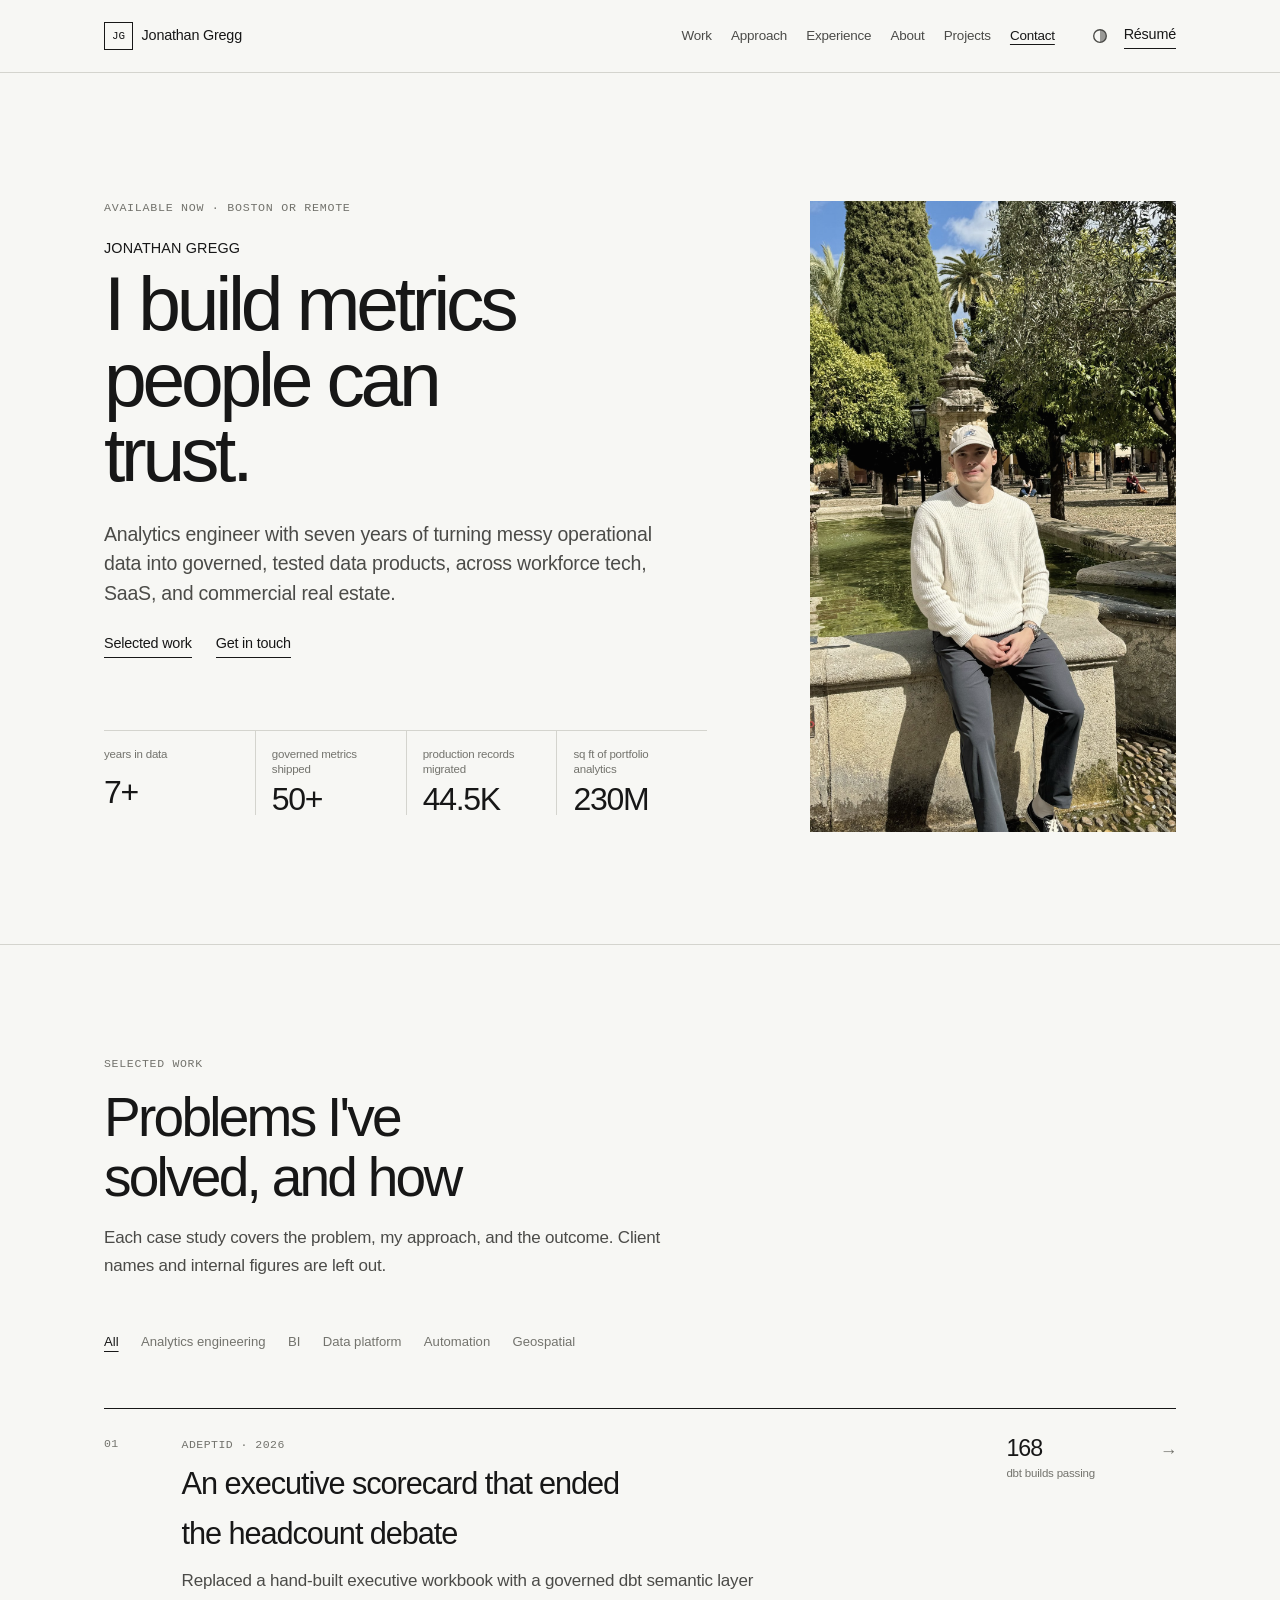
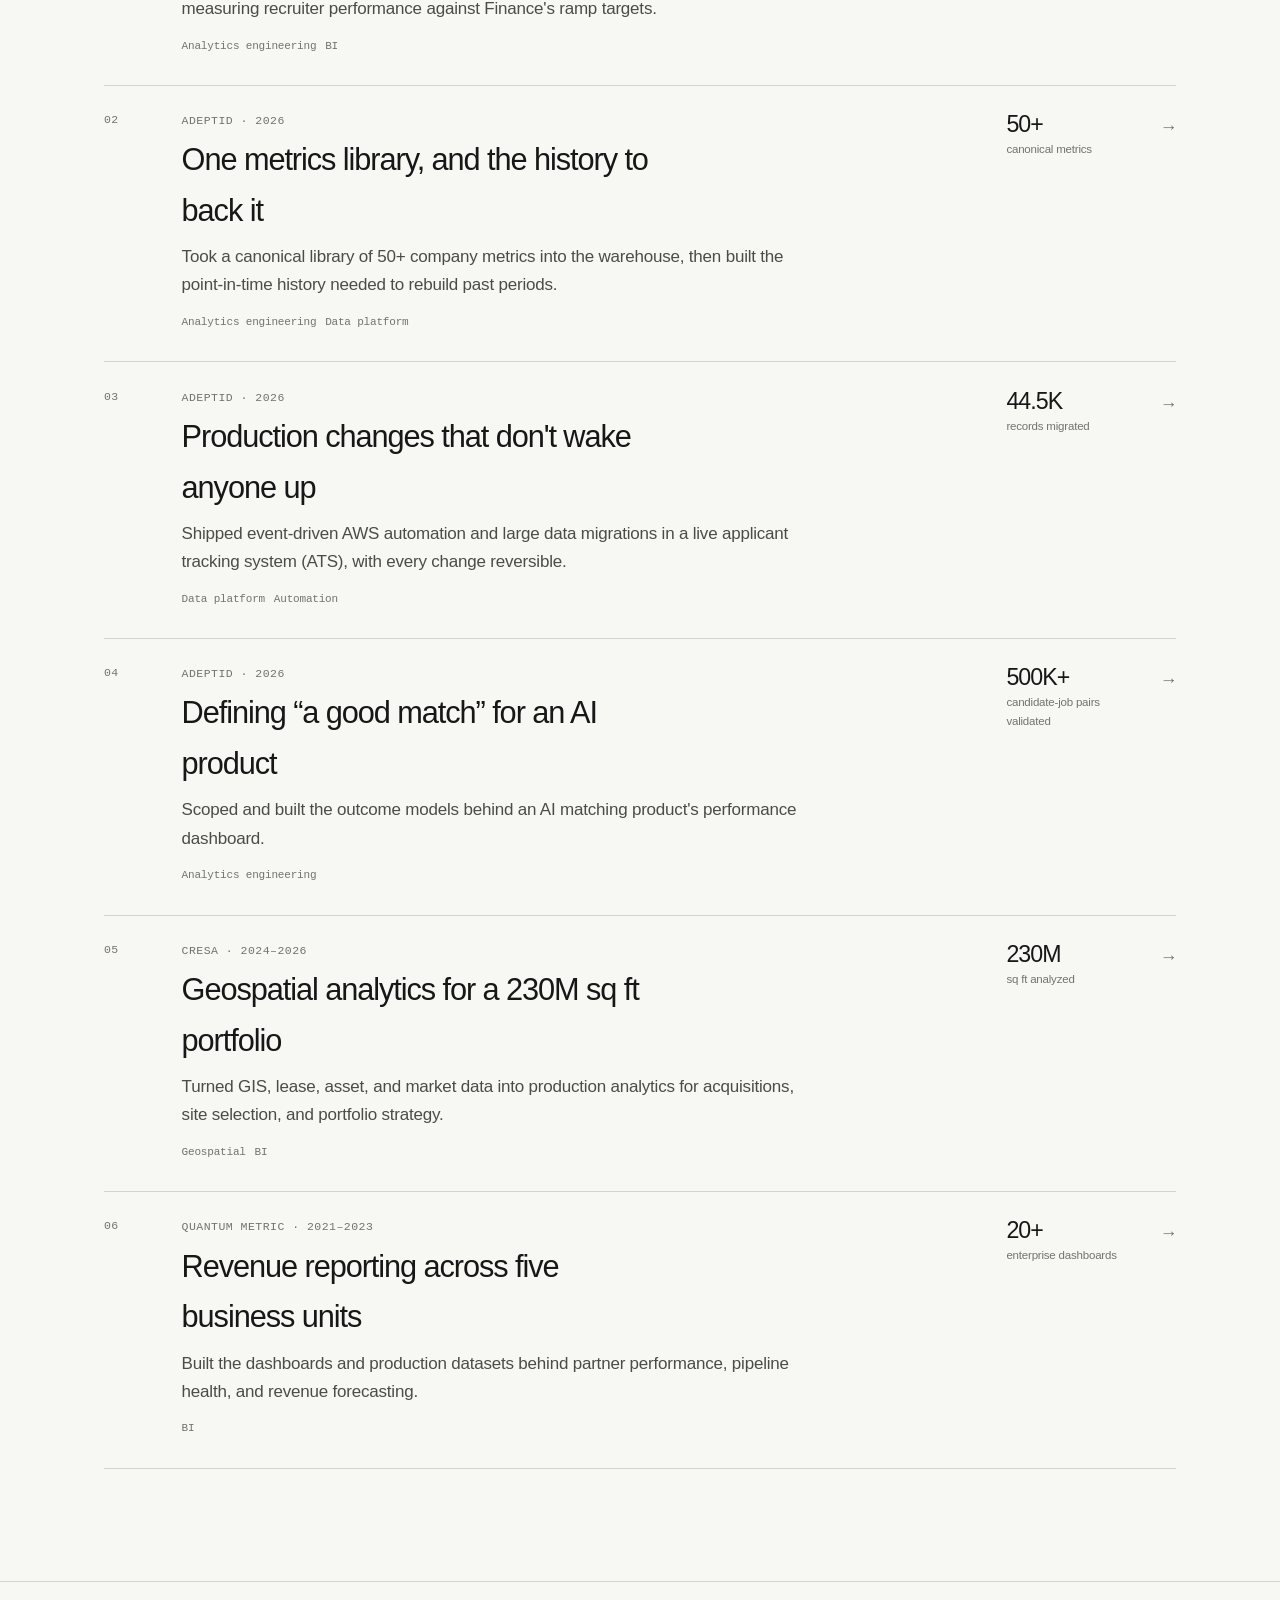
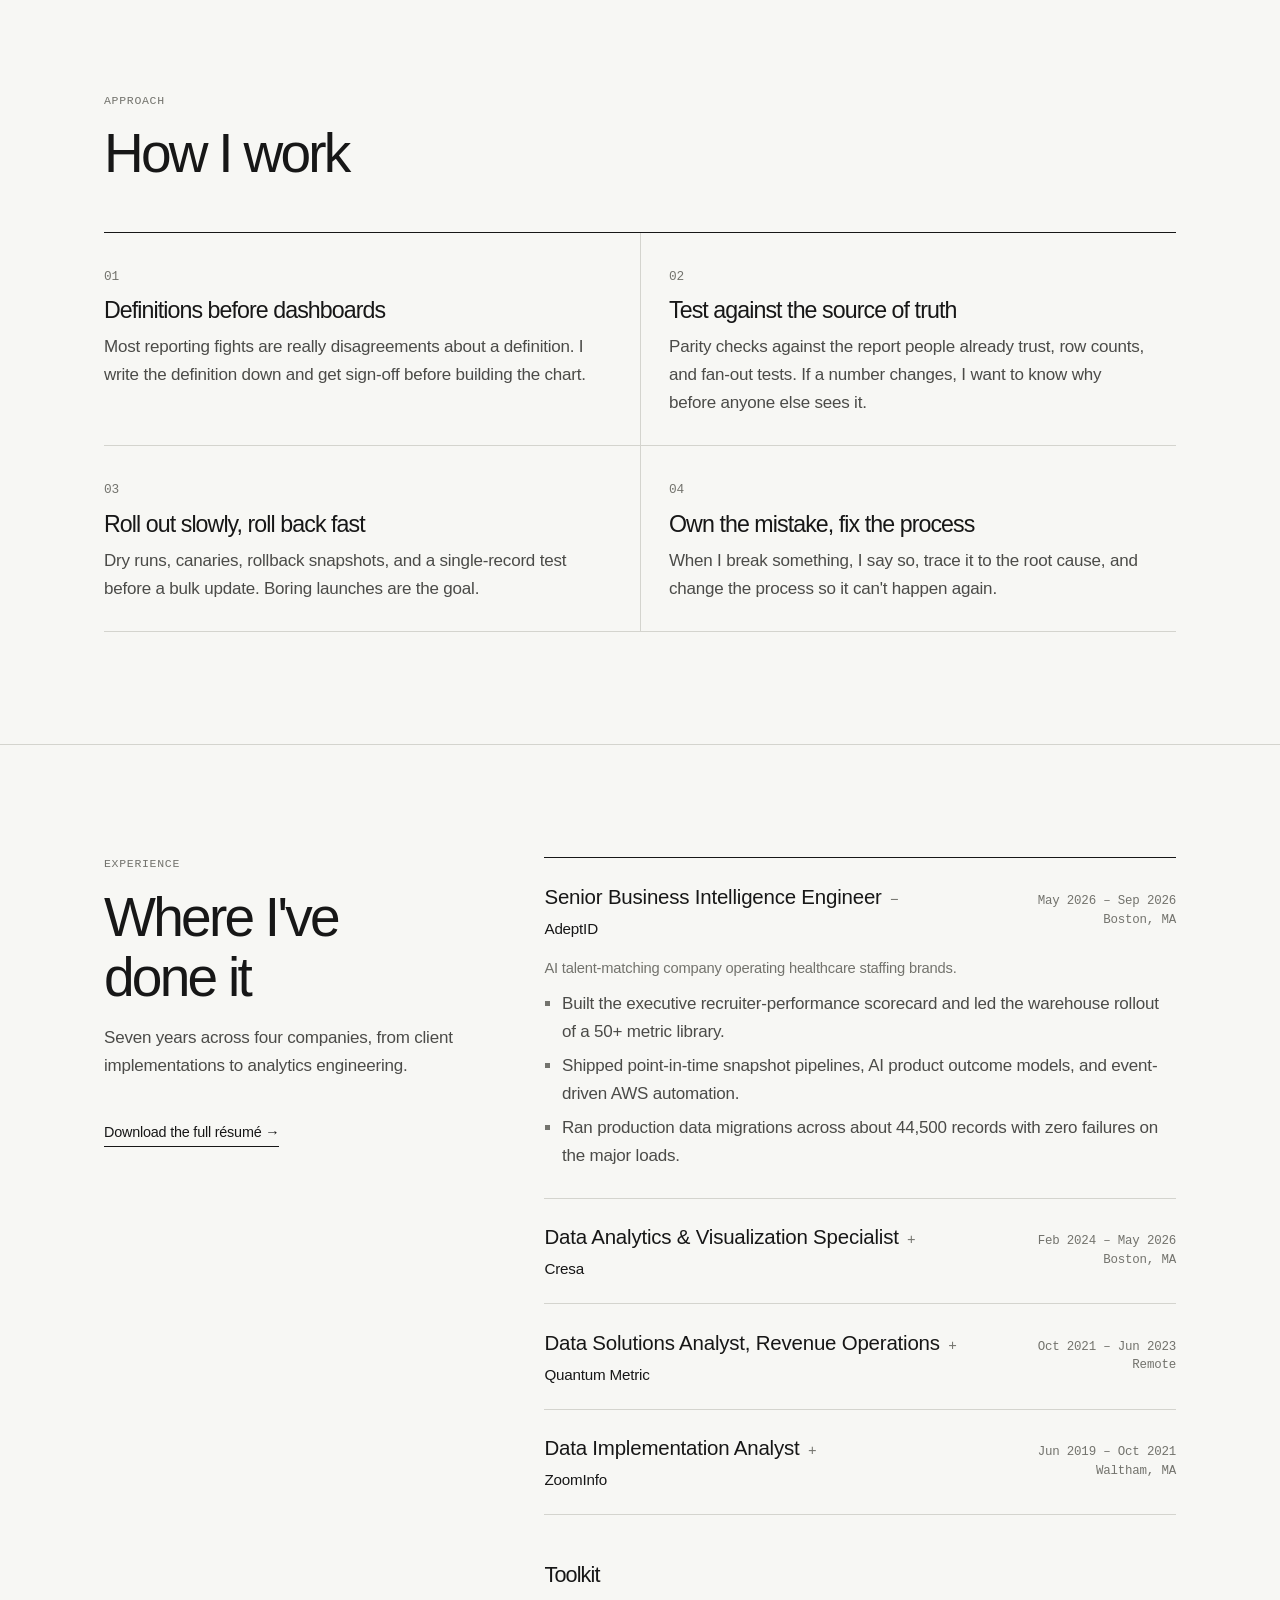
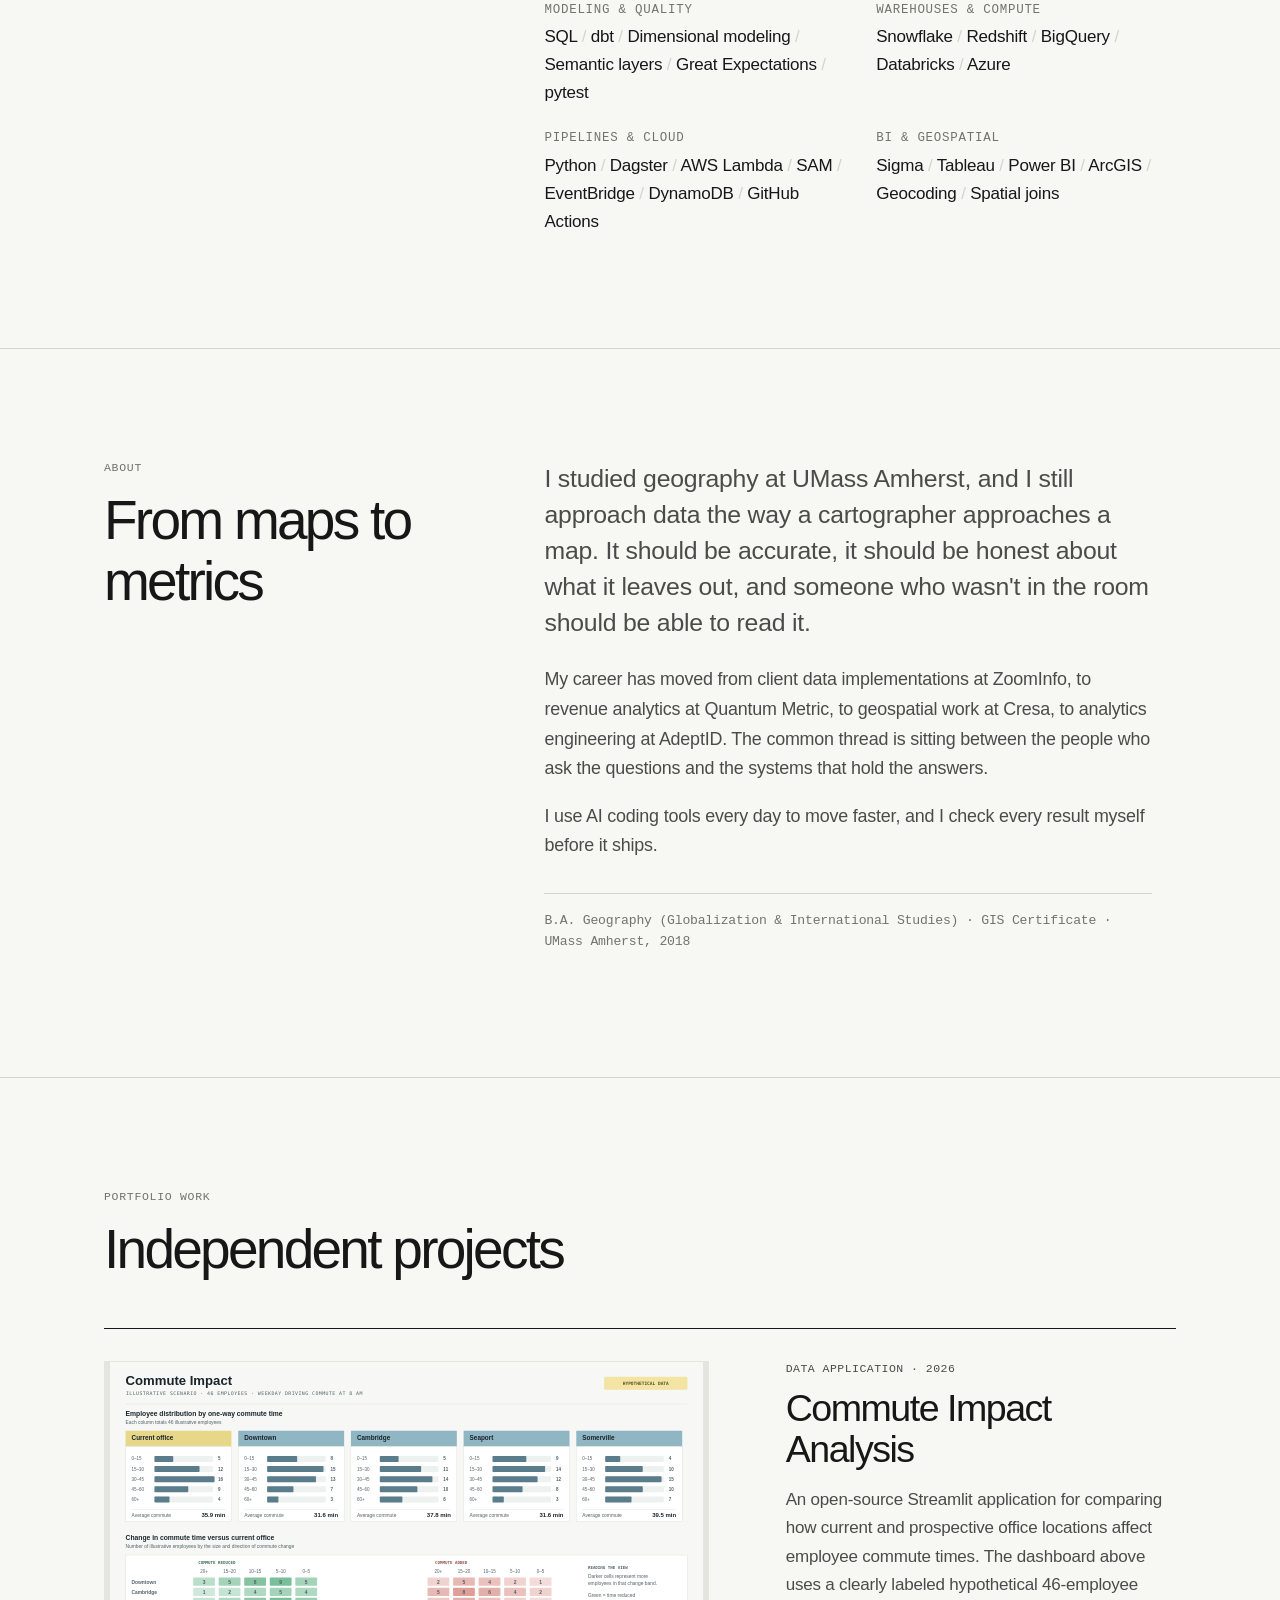
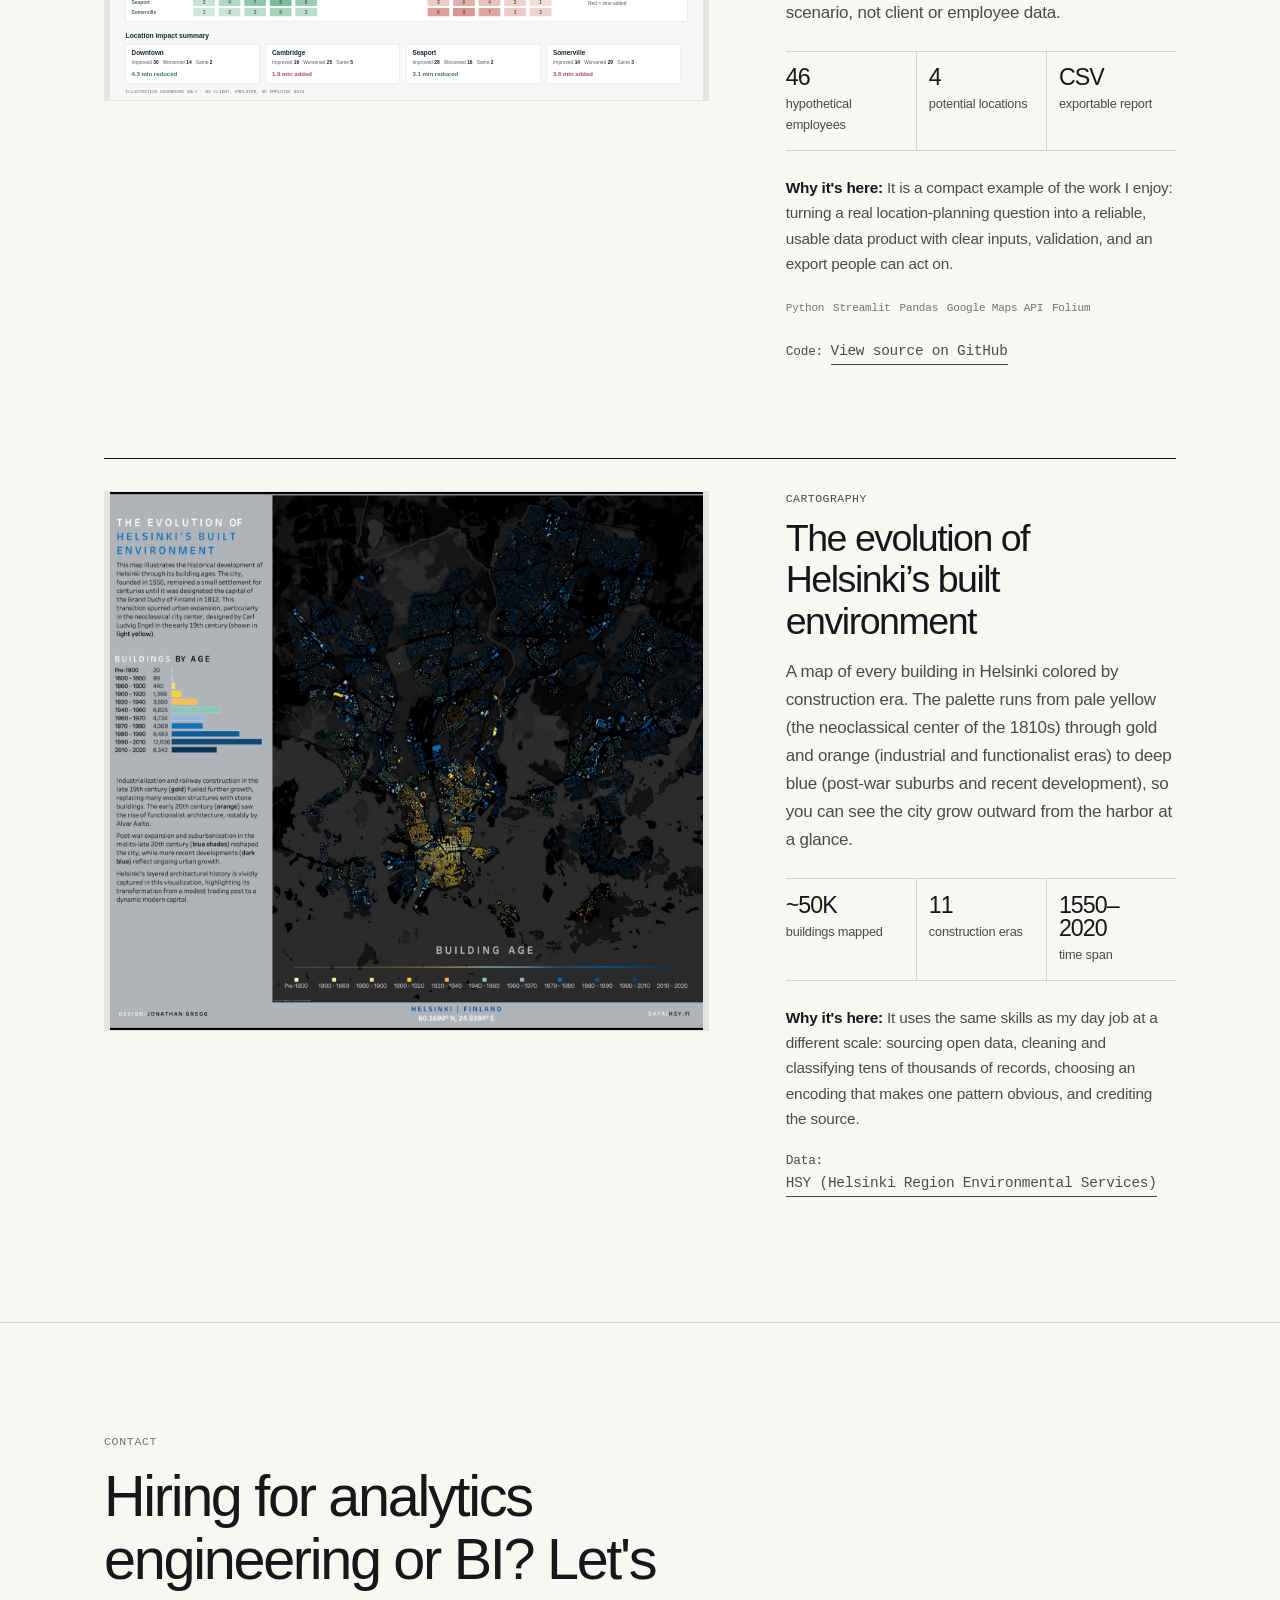
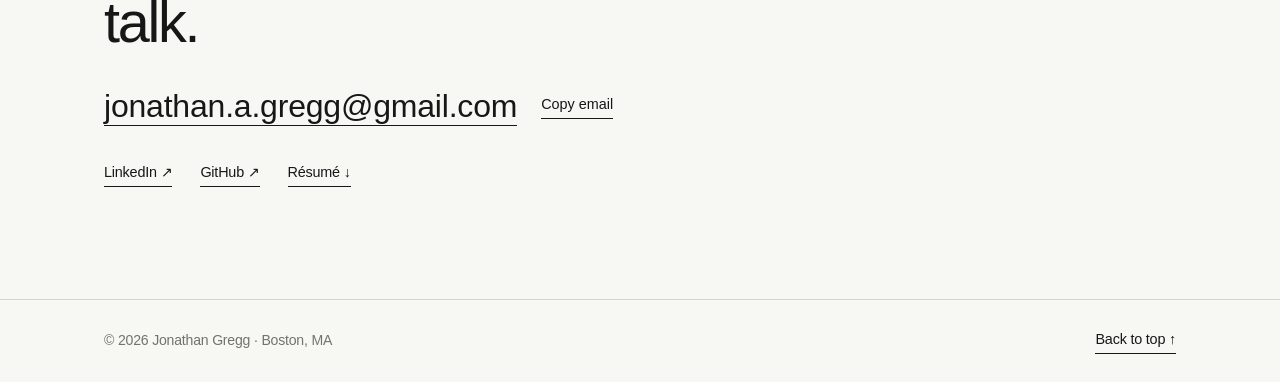
==== commit dc09fac9: "Serve the site at jonathanagregg.com Adds the CNAME file, updates canonical and Open Graph URLs, and" ====
--- a/index.html
+++ b/index.html
@@ -8,8 +8,8 @@
   <meta property="og:title" content="Jonathan Gregg · Analytics Engineer">
   <meta property="og:description" content="I build metrics people can trust. Selected work, experience, and contact.">
   <meta property="og:type" content="website">
-  <meta property="og:url" content="https://jonathanagregg.github.io/">
-  <link rel="canonical" href="https://jonathanagregg.github.io/">
+  <meta property="og:url" content="https://jonathanagregg.com/">
+  <link rel="canonical" href="https://jonathanagregg.com/">
   <meta name="theme-color" content="#f5f8f8">
   <link rel="icon" href="assets/img/favicon.svg" type="image/svg+xml">
 
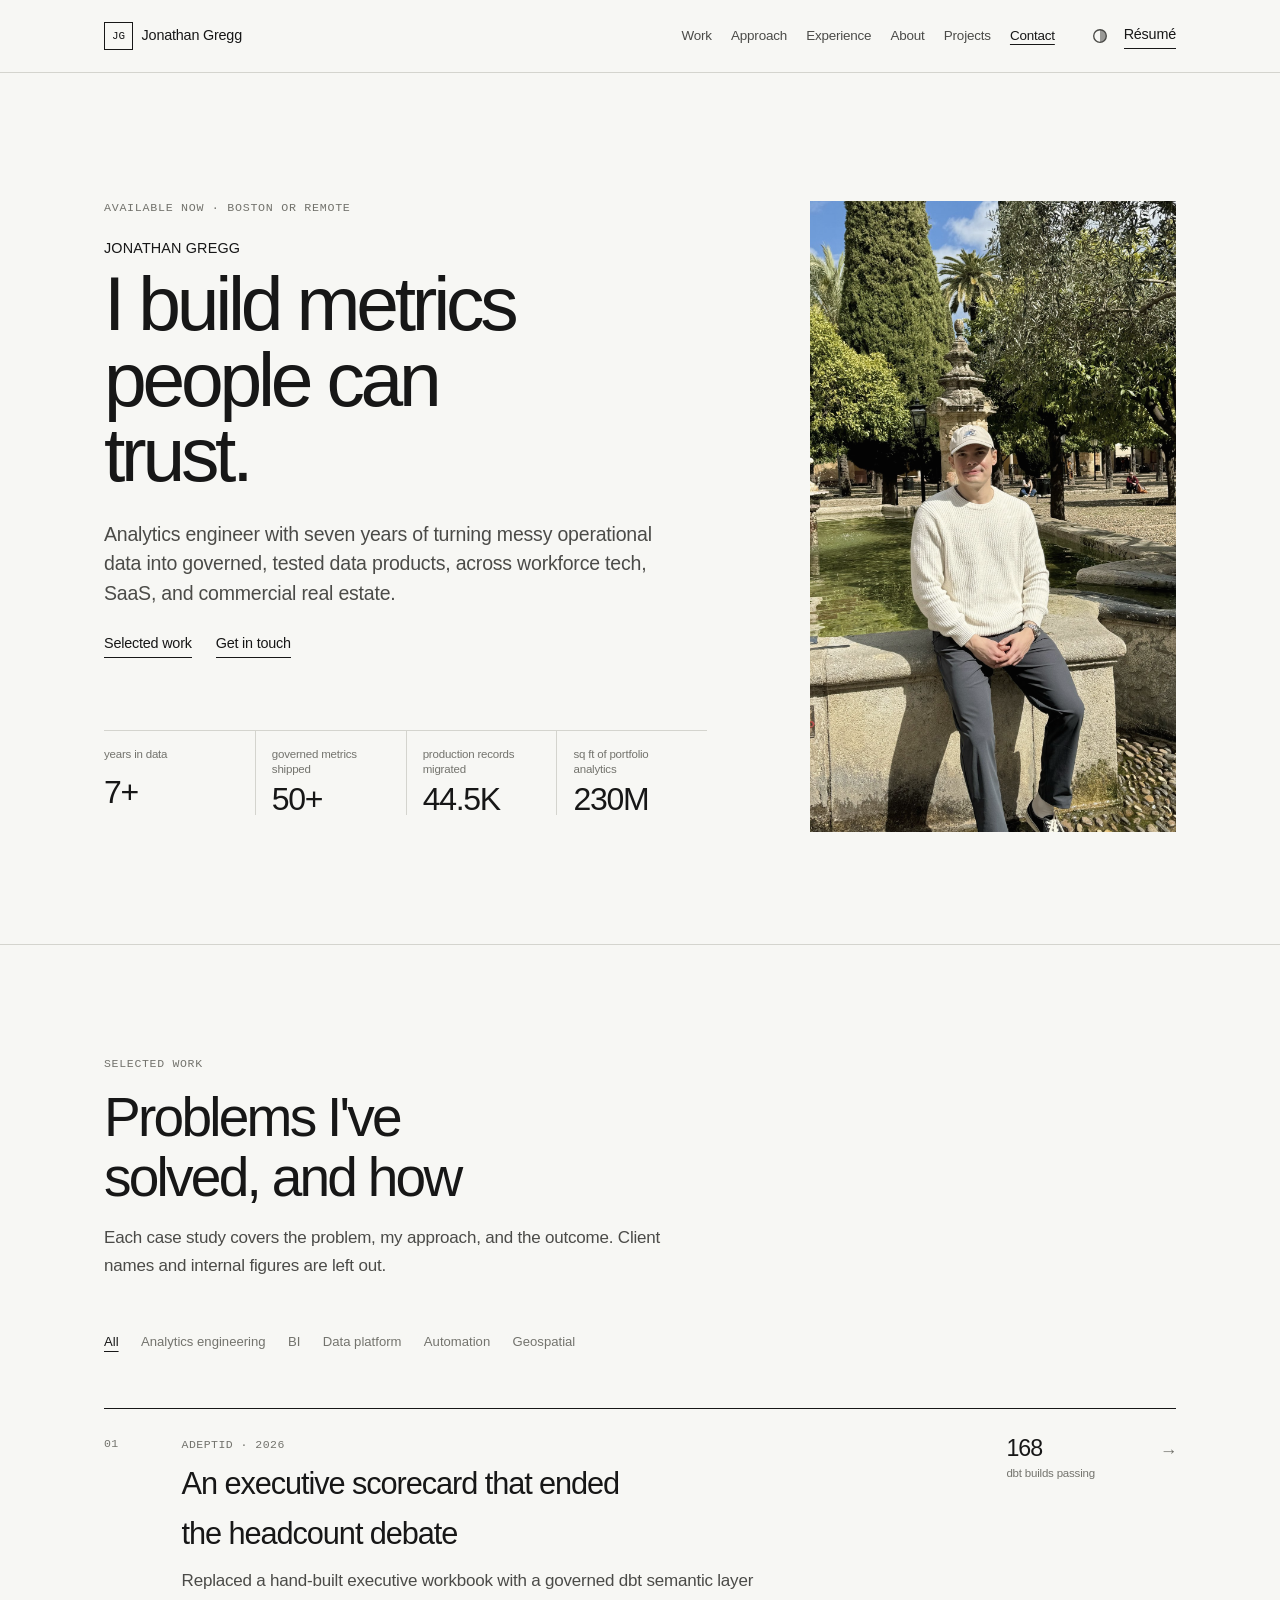
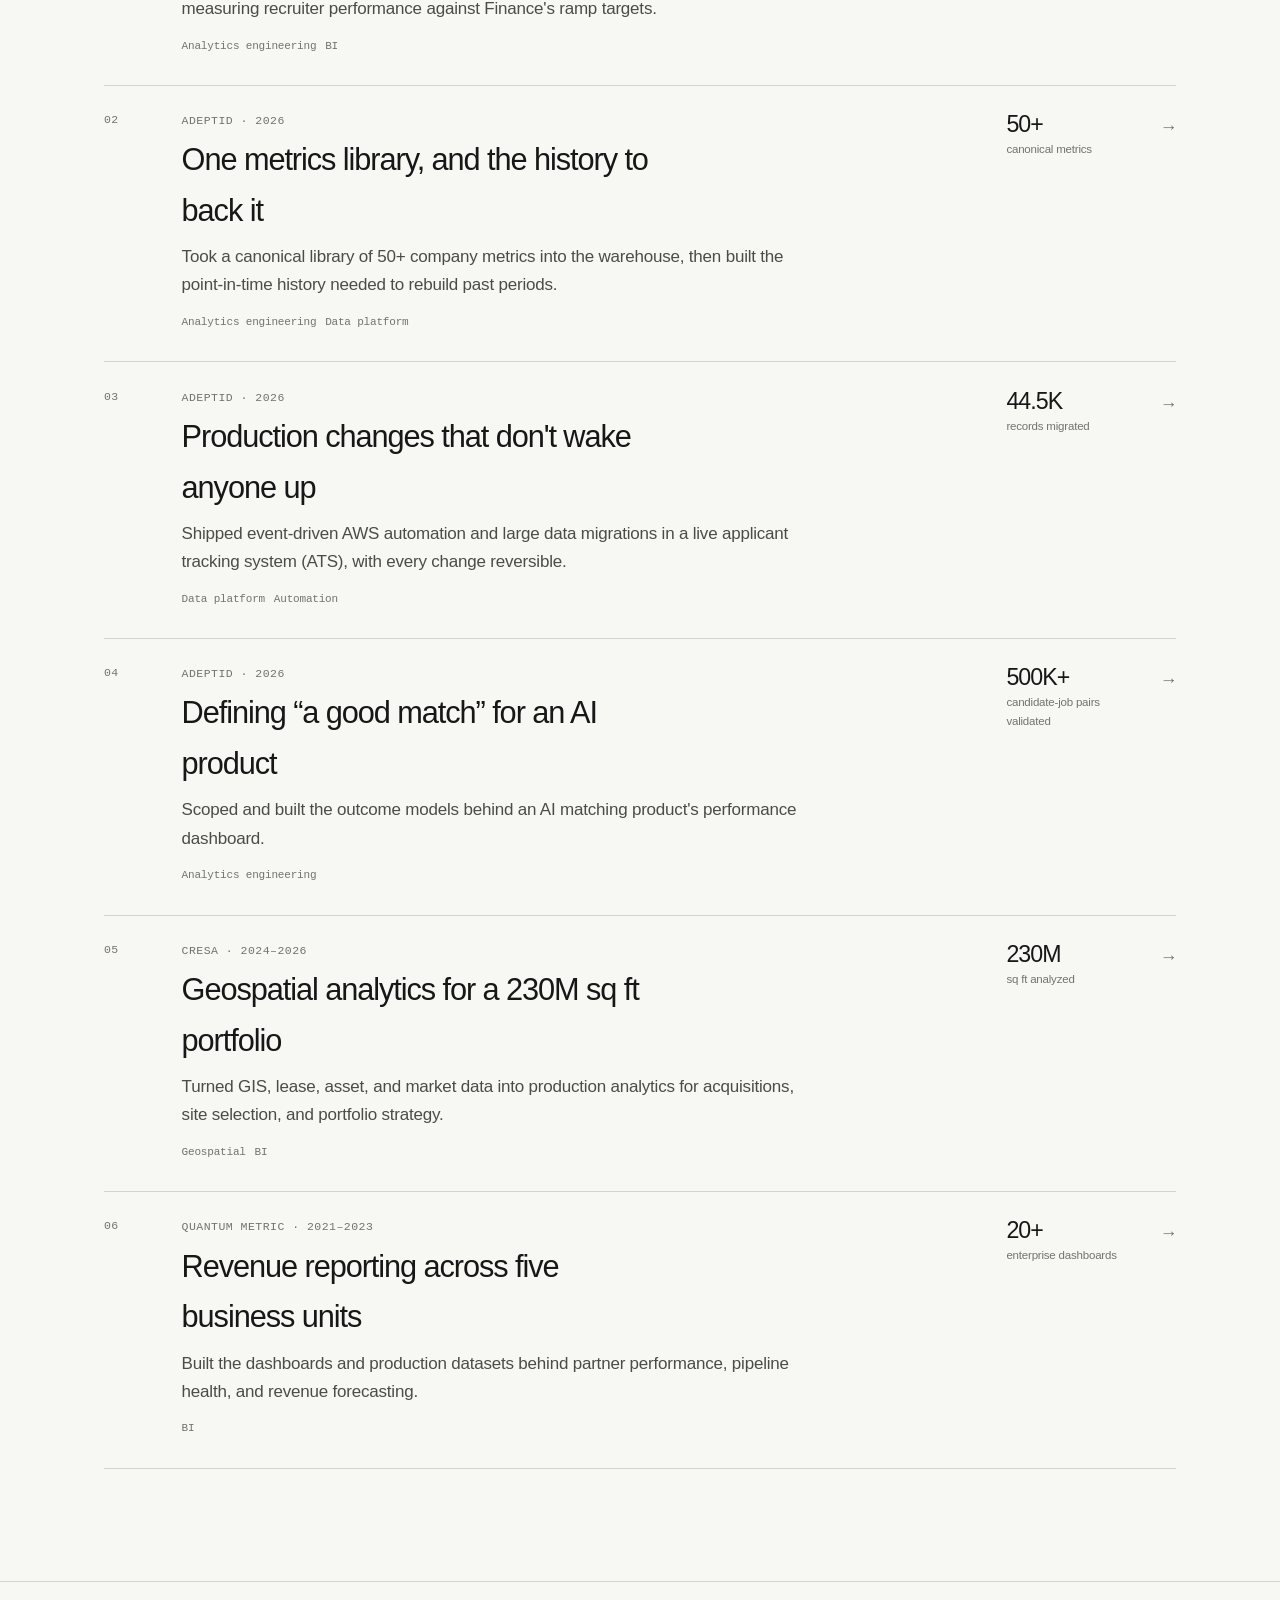
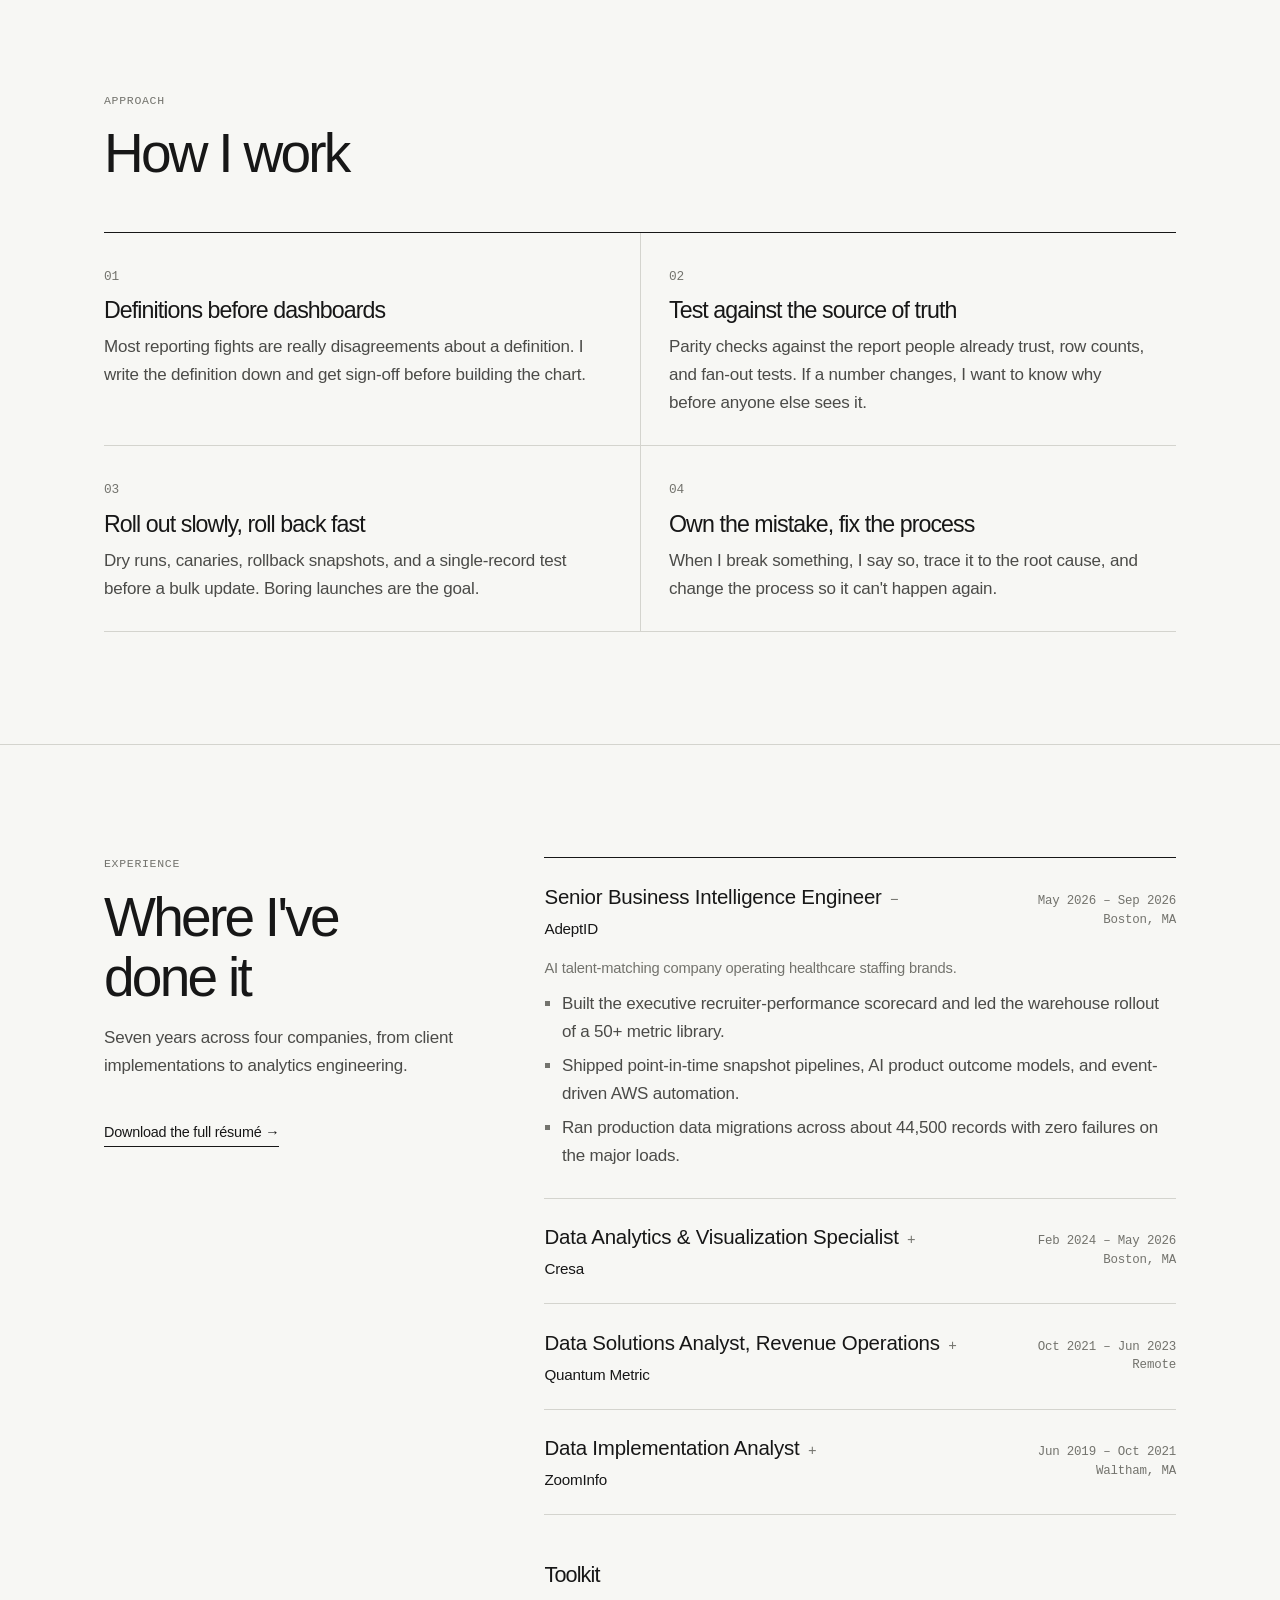
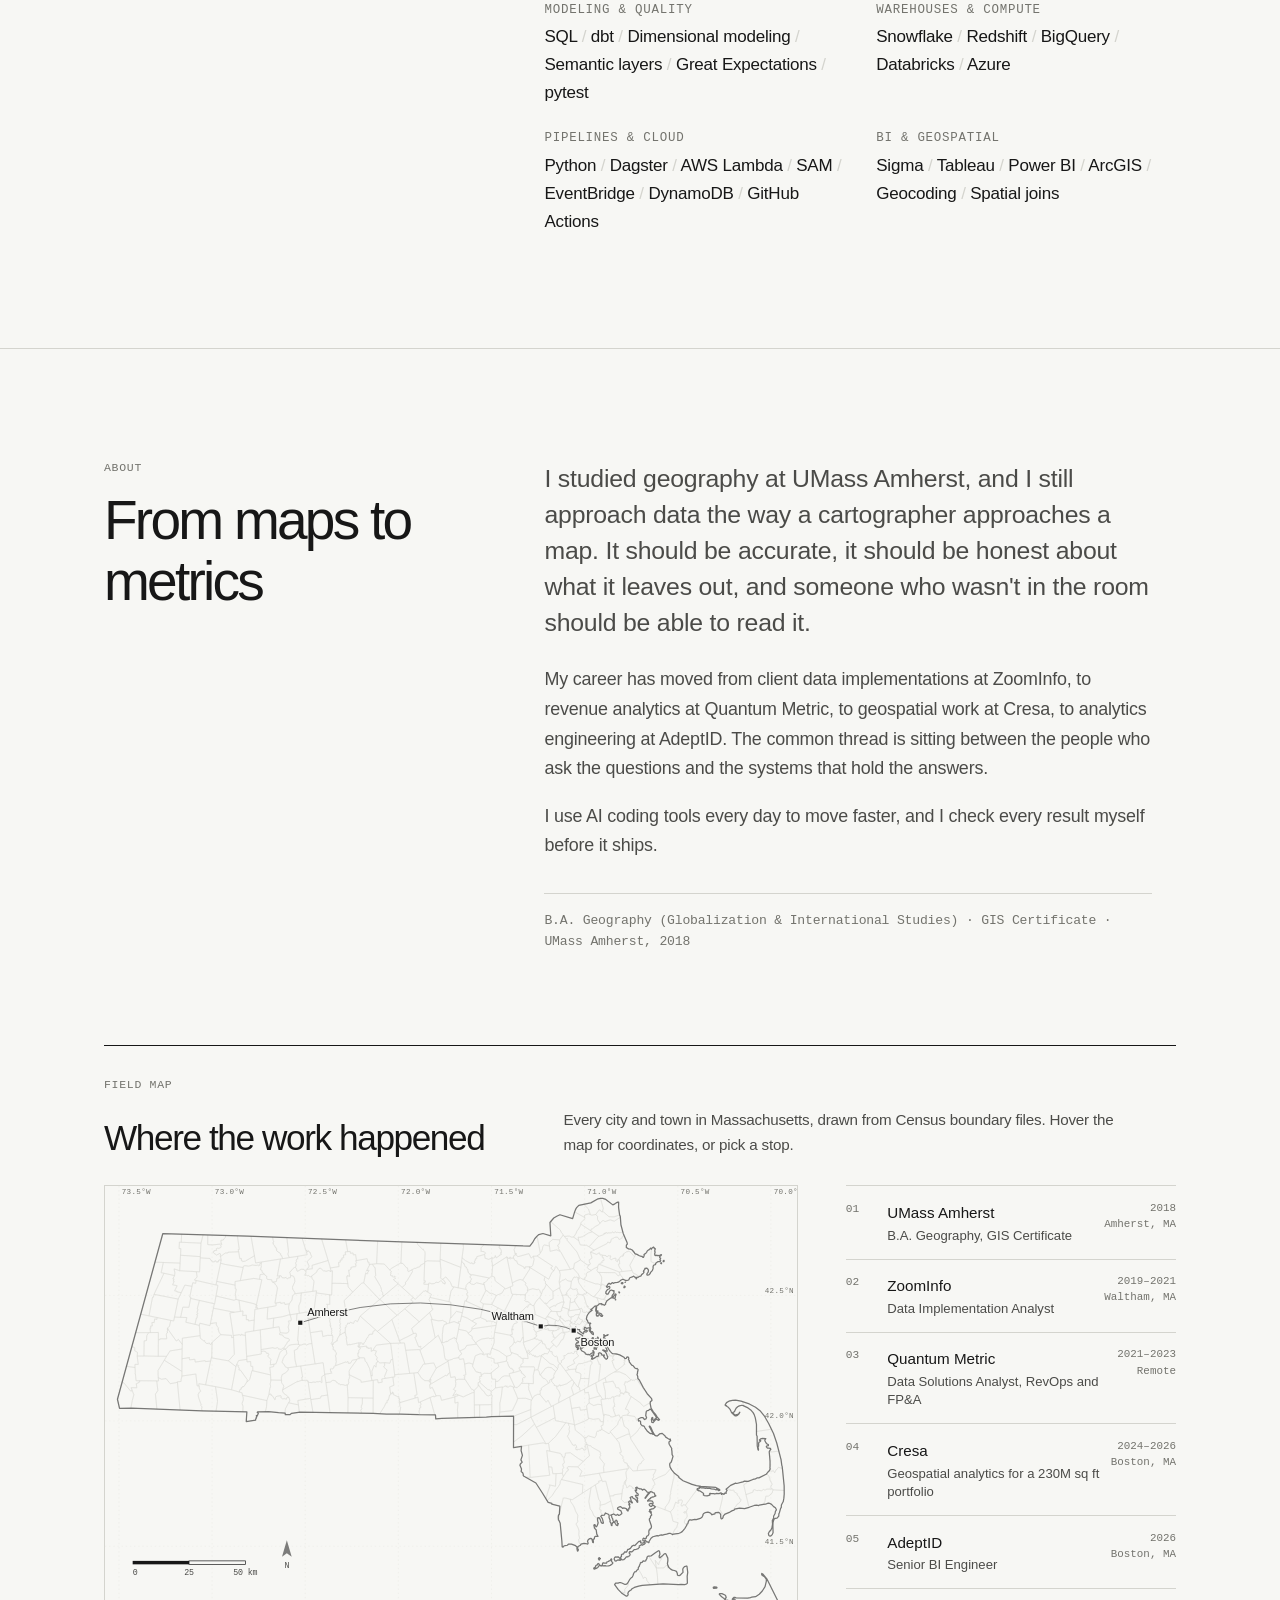
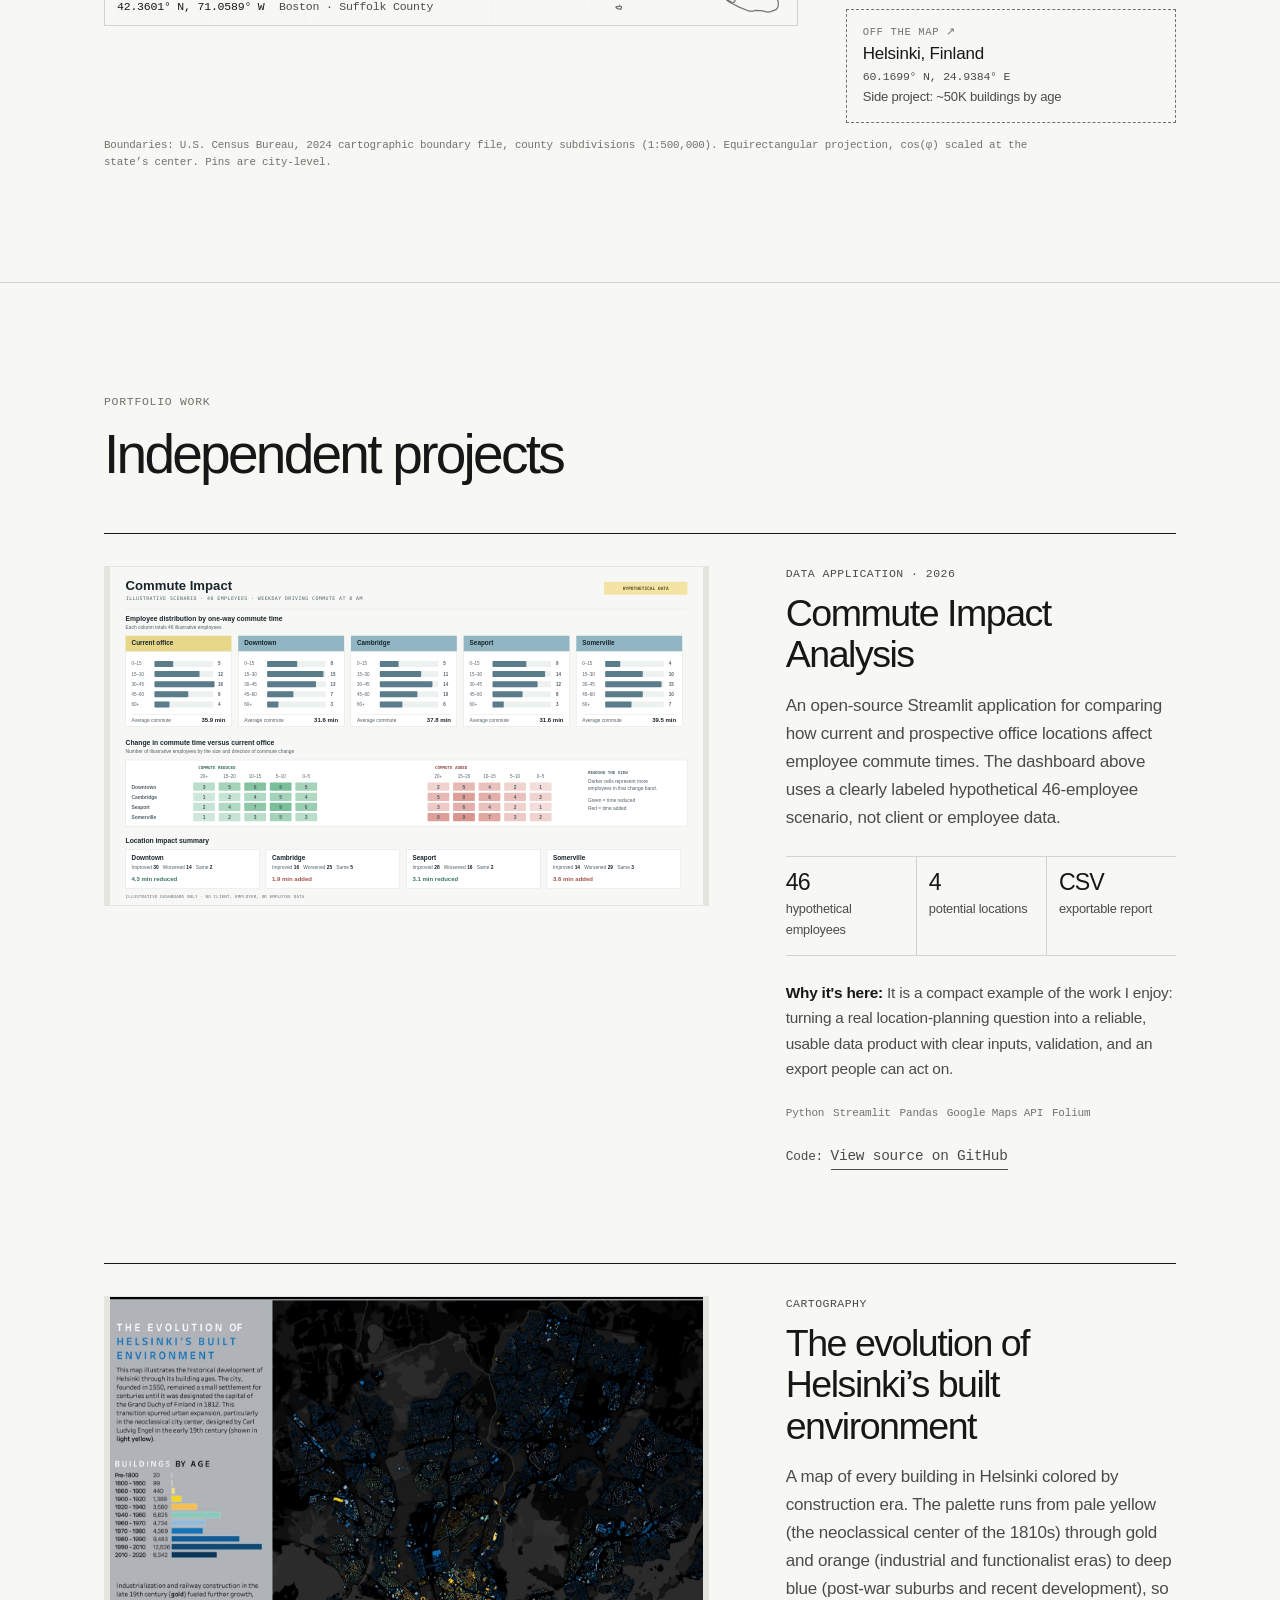
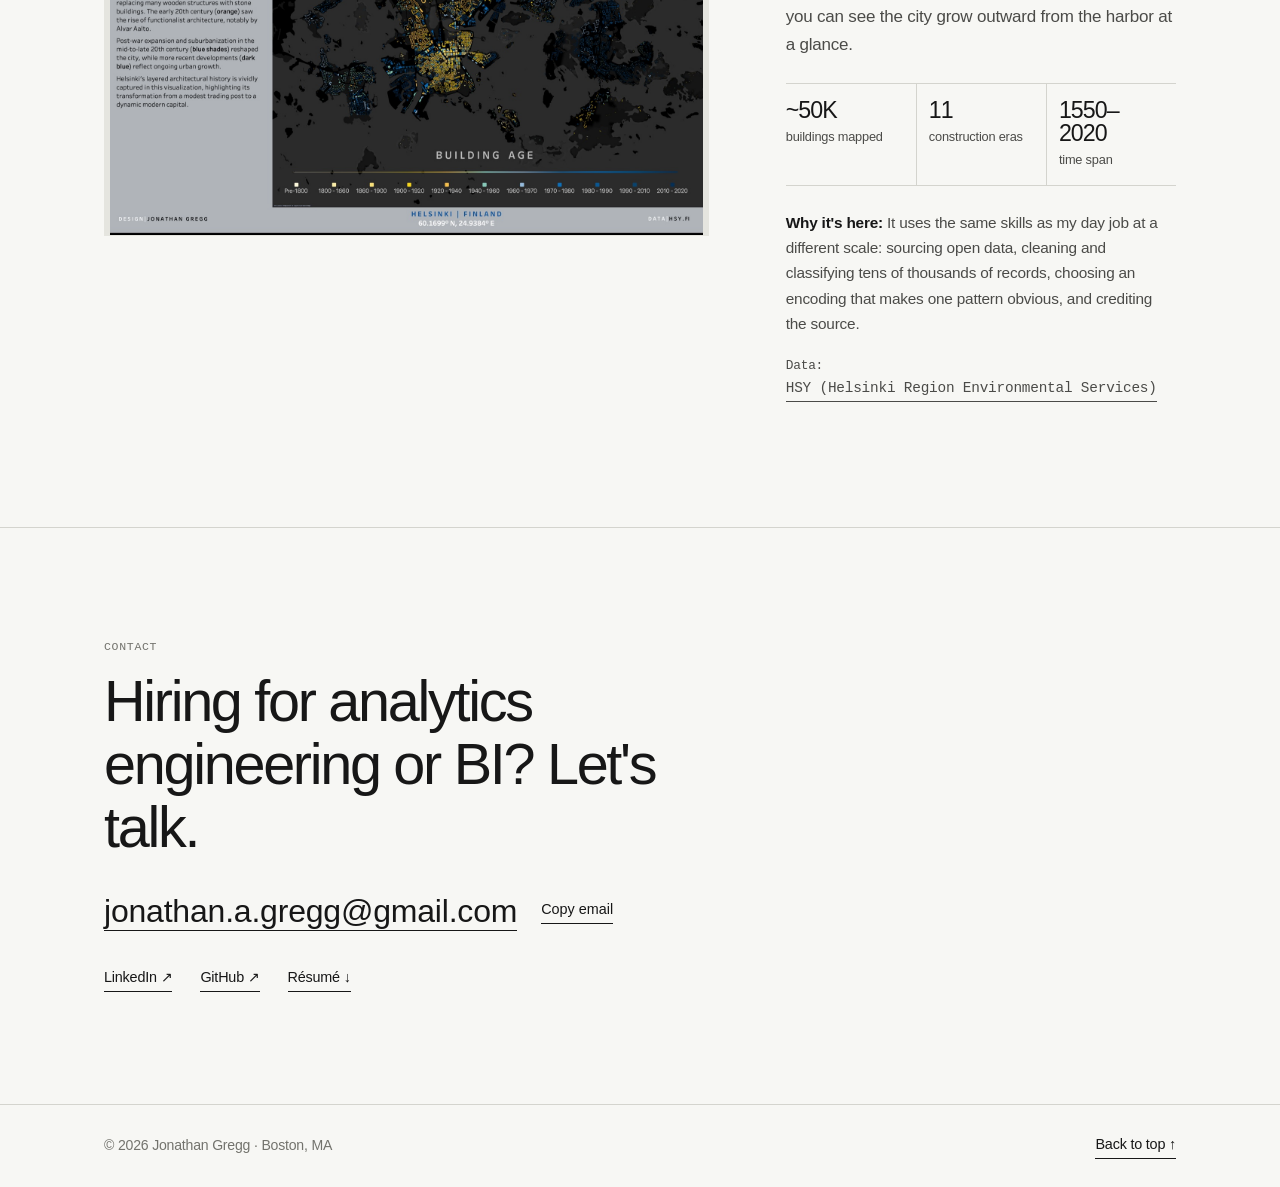
==== commit 2cc1d272: "Add interactive Massachusetts field map to the About section Plain SVG built from Census 2024 town b" ====
--- a/index.html
+++ b/index.html
@@ -126,6 +126,9 @@
         </div>
         <div class="prose" id="about-body"></div>
       </div>
+      <div class="wrap">
+        <figure class="field-map" id="field-map" aria-labelledby="field-map-title"></figure>
+      </div>
     </section>
 
     <!-- Side projects -->
@@ -192,6 +195,7 @@
 
   <script src="assets/js/content.js"></script>
   <script src="assets/js/contours.js"></script>
+  <script src="assets/js/ma-map.js"></script>
   <script src="assets/js/main.js"></script>
 </body>
 </html>
--- a/assets/css/styles.css
+++ b/assets/css/styles.css
@@ -287,3 +287,67 @@
   .role details > *:not(summary) { display: block; }
   a { text-decoration: none; }
 }
+
+/* ---------- Field map (About section) ---------- */
+.field-map { margin: clamp(3rem, 7vw, 5rem) 0 0; padding-top: 2rem; border-top: 1px solid var(--ink); }
+.fm-head { display: grid; grid-template-columns: minmax(0, 1fr) minmax(0, 1.6fr); gap: 0 clamp(2rem, 6vw, 5rem); align-items: end; margin-bottom: 1.75rem; }
+.fm-head .kicker { grid-column: 1 / -1; }
+.fm-head h3 { font-size: clamp(1.6rem, 3vw, 2.2rem); }
+.fm-lede { margin: 0; color: var(--ink-2); font-size: .95rem; max-width: 36rem; }
+.fm-body { display: grid; grid-template-columns: minmax(0, 2.1fr) minmax(15rem, 1fr); gap: clamp(1.5rem, 4vw, 3rem); align-items: start; }
+.fm-canvas { position: relative; border: 1px solid var(--rule); background: var(--paper); }
+.fm-svg { width: 100%; height: auto; touch-action: manipulation; cursor: crosshair; }
+.fm-grat { fill: none; stroke: var(--rule); stroke-width: .6; stroke-dasharray: 2 4; }
+.fm-grat-label text { fill: var(--ink-3); font: 11px var(--mono); letter-spacing: .04em; }
+.fm-town { fill: transparent; stroke: var(--rule); stroke-width: .55; vector-effect: non-scaling-stroke; transition: fill .15s; }
+.fm-town.hover { fill: var(--wash); stroke: var(--ink-3); }
+.fm-state { fill: none; stroke: var(--ink); stroke-width: 1.25; stroke-linejoin: round; vector-effect: non-scaling-stroke; pointer-events: none; }
+.fm-route { fill: none; stroke: var(--ink); stroke-width: 1.4; stroke-linecap: round; pointer-events: none; transition: stroke-dashoffset 1.8s var(--ease); }
+.fm-pin { cursor: pointer; }
+.fm-pin rect { fill: var(--ink); stroke: var(--paper); stroke-width: 2; }
+.fm-pin-ring { fill: none; stroke: var(--ink); stroke-width: 1; opacity: 0; transform: scale(.4); transform-box: fill-box; transform-origin: center; transition: opacity .2s, transform .25s var(--ease); }
+.fm-pin text { fill: var(--ink); font: 500 16px var(--sans); letter-spacing: -.01em; paint-order: stroke; stroke: var(--paper); stroke-width: 4px; stroke-linejoin: round; }
+.fm-pin.on .fm-pin-ring, .fm-pin:hover .fm-pin-ring { opacity: 1; transform: scale(1); }
+.field-map .fm-pin { opacity: 0; transition: opacity .4s var(--ease) 1.2s; }
+.field-map.drawn .fm-pin { opacity: 1; }
+.field-map.has-active .fm-pin:not(.on) { opacity: .35; transition-delay: 0s; }
+.fm-scale rect { fill: var(--ink); }
+.fm-scale .fm-scale-alt { fill: var(--paper); stroke: var(--ink); stroke-width: 1; }
+.fm-scale text, .fm-north text { fill: var(--ink-2); font: 12px var(--mono); }
+.fm-north path { fill: var(--ink); }
+.fm-readout { position: absolute; left: .75rem; bottom: .6rem; margin: 0; display: flex; flex-wrap: wrap; gap: .1rem .9rem; font: .72rem/1.4 var(--mono); color: var(--ink-2); pointer-events: none; }
+.fm-readout-ll { color: var(--ink); font-variant-numeric: tabular-nums; min-width: 17ch; }
+.fm-stops { border-top: 1px solid var(--rule); }
+.fm-stop { display: grid; grid-template-columns: 1.9rem minmax(0, 1fr) auto; gap: .7rem; width: 100%; padding: .85rem 0; border: 0; border-bottom: 1px solid var(--rule); background: none; text-align: left; transition: background .15s, padding .2s var(--ease); }
+.fm-stop:hover, .fm-stop.on { background: var(--wash); padding-left: .5rem; padding-right: .5rem; }
+.fm-stop-n { font: 500 .7rem/1.7 var(--mono); color: var(--ink-3); }
+.fm-stop-body { display: grid; gap: .1rem; }
+.fm-stop-org { font-weight: 500; font-size: .95rem; }
+.fm-stop-what { color: var(--ink-2); font-size: .82rem; line-height: 1.4; }
+.fm-stop-meta { font: .68rem/1.5 var(--mono); color: var(--ink-3); text-align: right; white-space: nowrap; }
+.fm-off { display: grid; gap: .15rem; margin-top: 1.25rem; padding: .9rem 1rem; border: 1px dashed var(--ink-3); text-decoration: none; transition: border-color .2s, background .2s; }
+.fm-off:hover { border-color: var(--ink); background: var(--wash); }
+.fm-off-k { font: 500 .66rem var(--mono); letter-spacing: .06em; text-transform: uppercase; color: var(--ink-3); }
+.fm-off-place { font-weight: 500; }
+.fm-off-coords { font: .72rem var(--mono); color: var(--ink-2); }
+.fm-off-note { font-size: .82rem; color: var(--ink-2); }
+.fm-credit { margin-top: .9rem; font: .68rem/1.5 var(--mono); color: var(--ink-3); max-width: 60rem; }
+
+@media (max-width: 900px) {
+  .fm-head, .fm-body { grid-template-columns: 1fr; }
+  .fm-lede { margin-top: .6rem; }
+}
+@media (max-width: 760px) {
+  .fm-readout { position: static; padding: .55rem .7rem; border-top: 1px solid var(--rule); }
+  .fm-grat-label text { font-size: 14px; }
+  .fm-pin text { font-size: 22px; stroke-width: 6px; }
+  .fm-scale text, .fm-north text { font-size: 16px; }
+}
+@media (prefers-reduced-motion: reduce) {
+  .fm-route { transition: none; }
+  .field-map .fm-pin { transition: none; }
+}
+@media print {
+  .fm-readout { display: none; }
+  .field-map .fm-pin { opacity: 1; }
+}
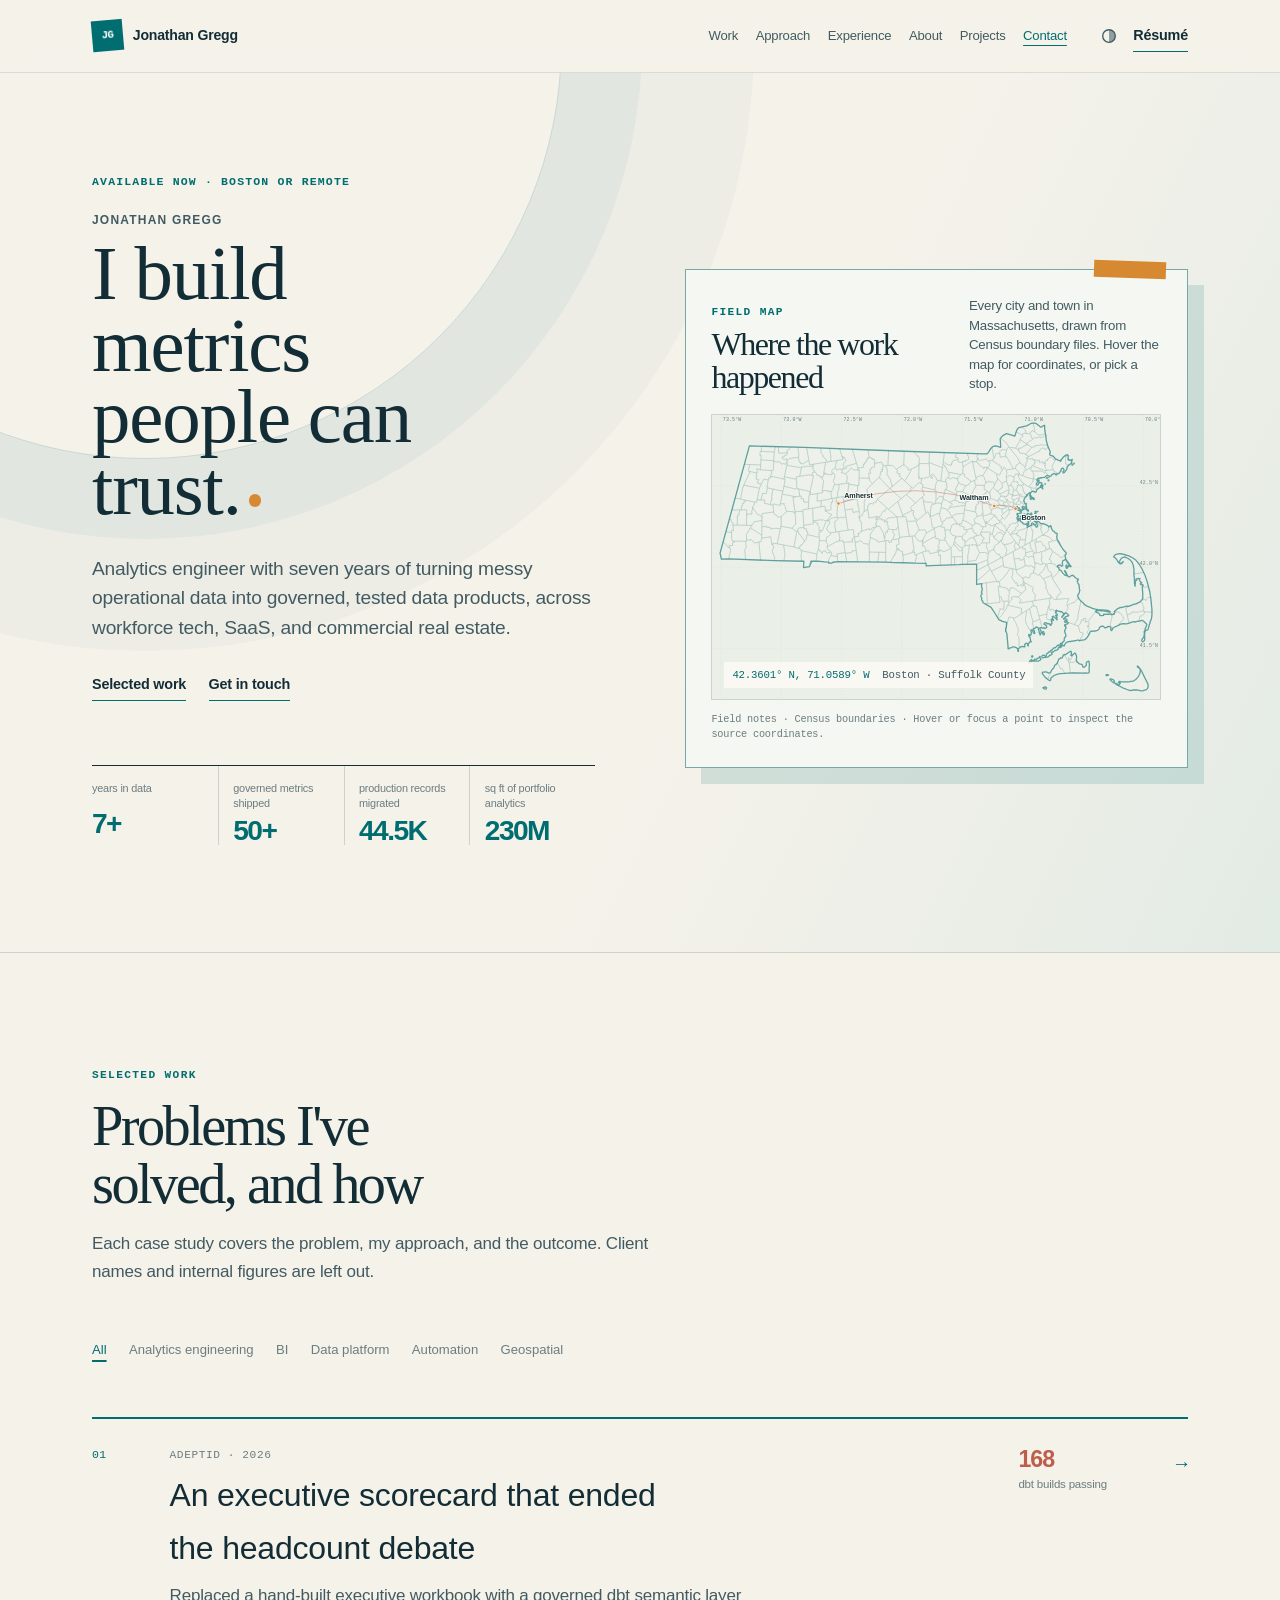
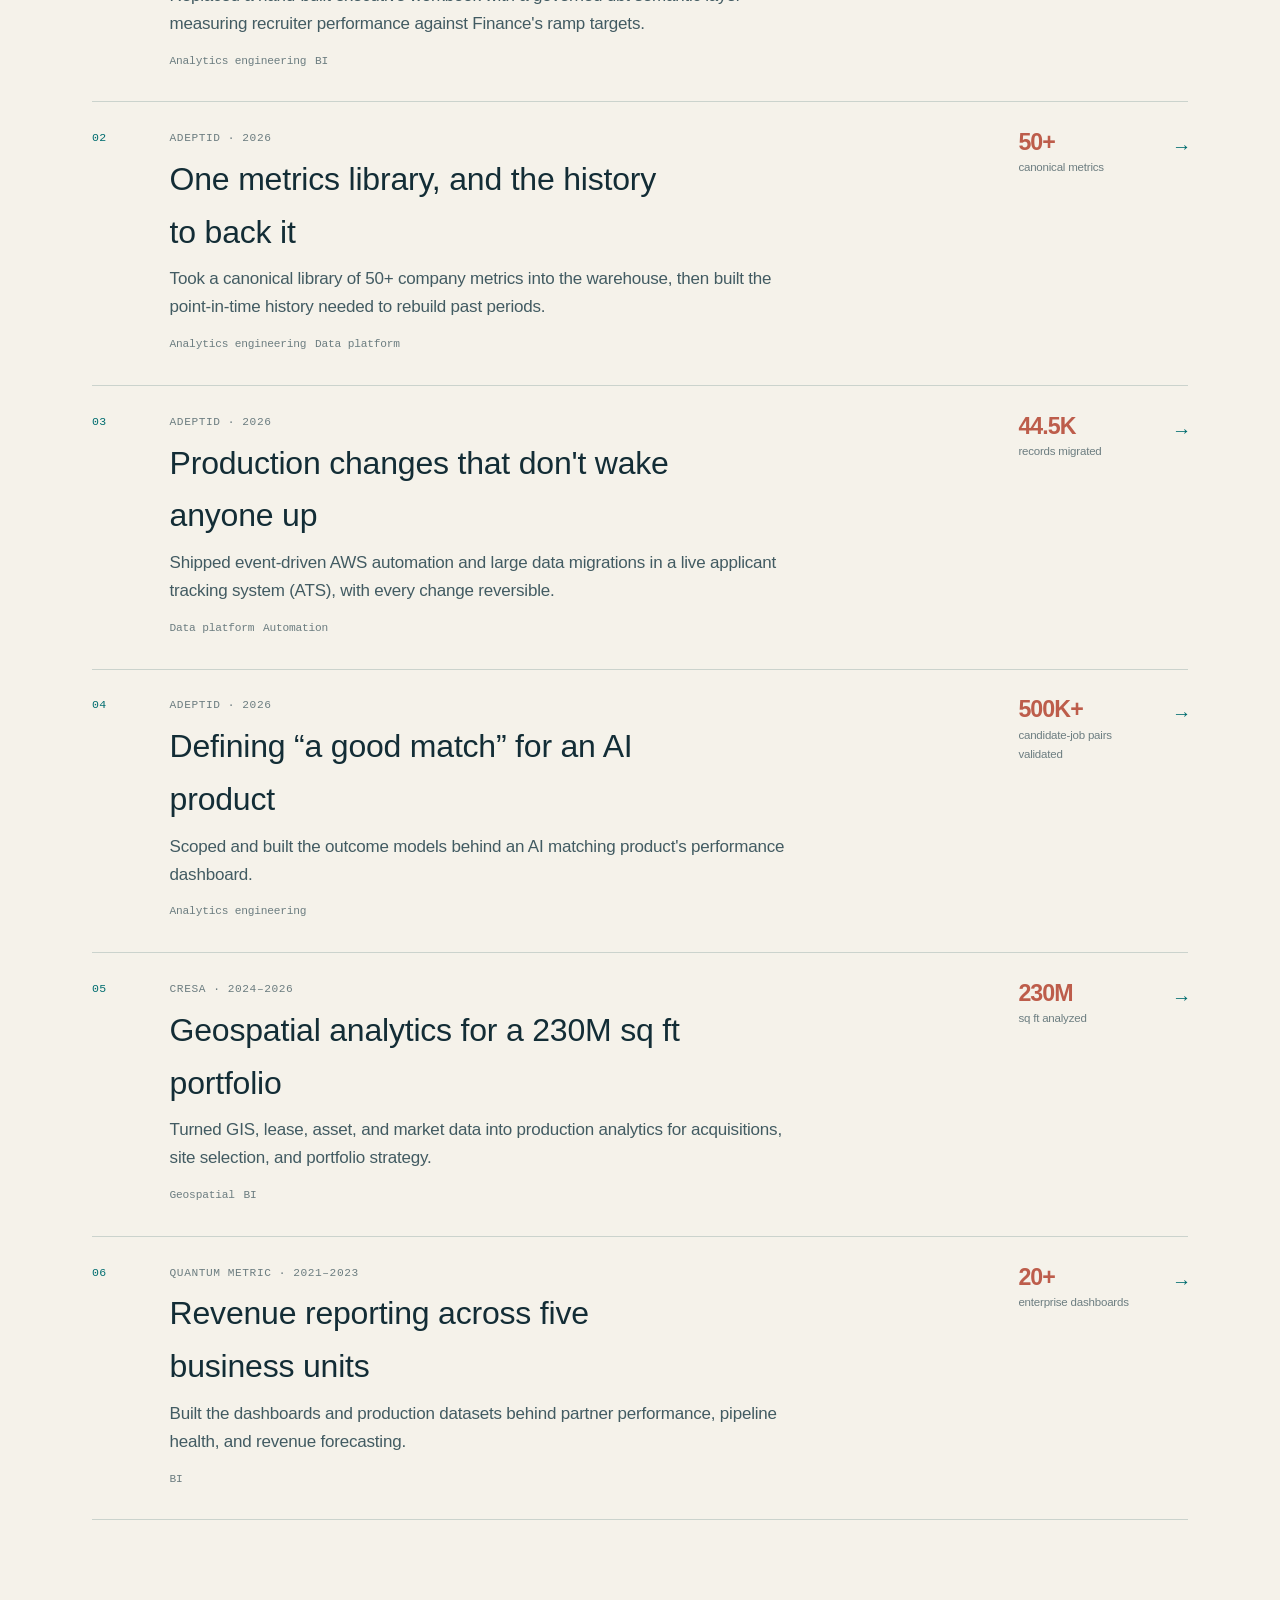
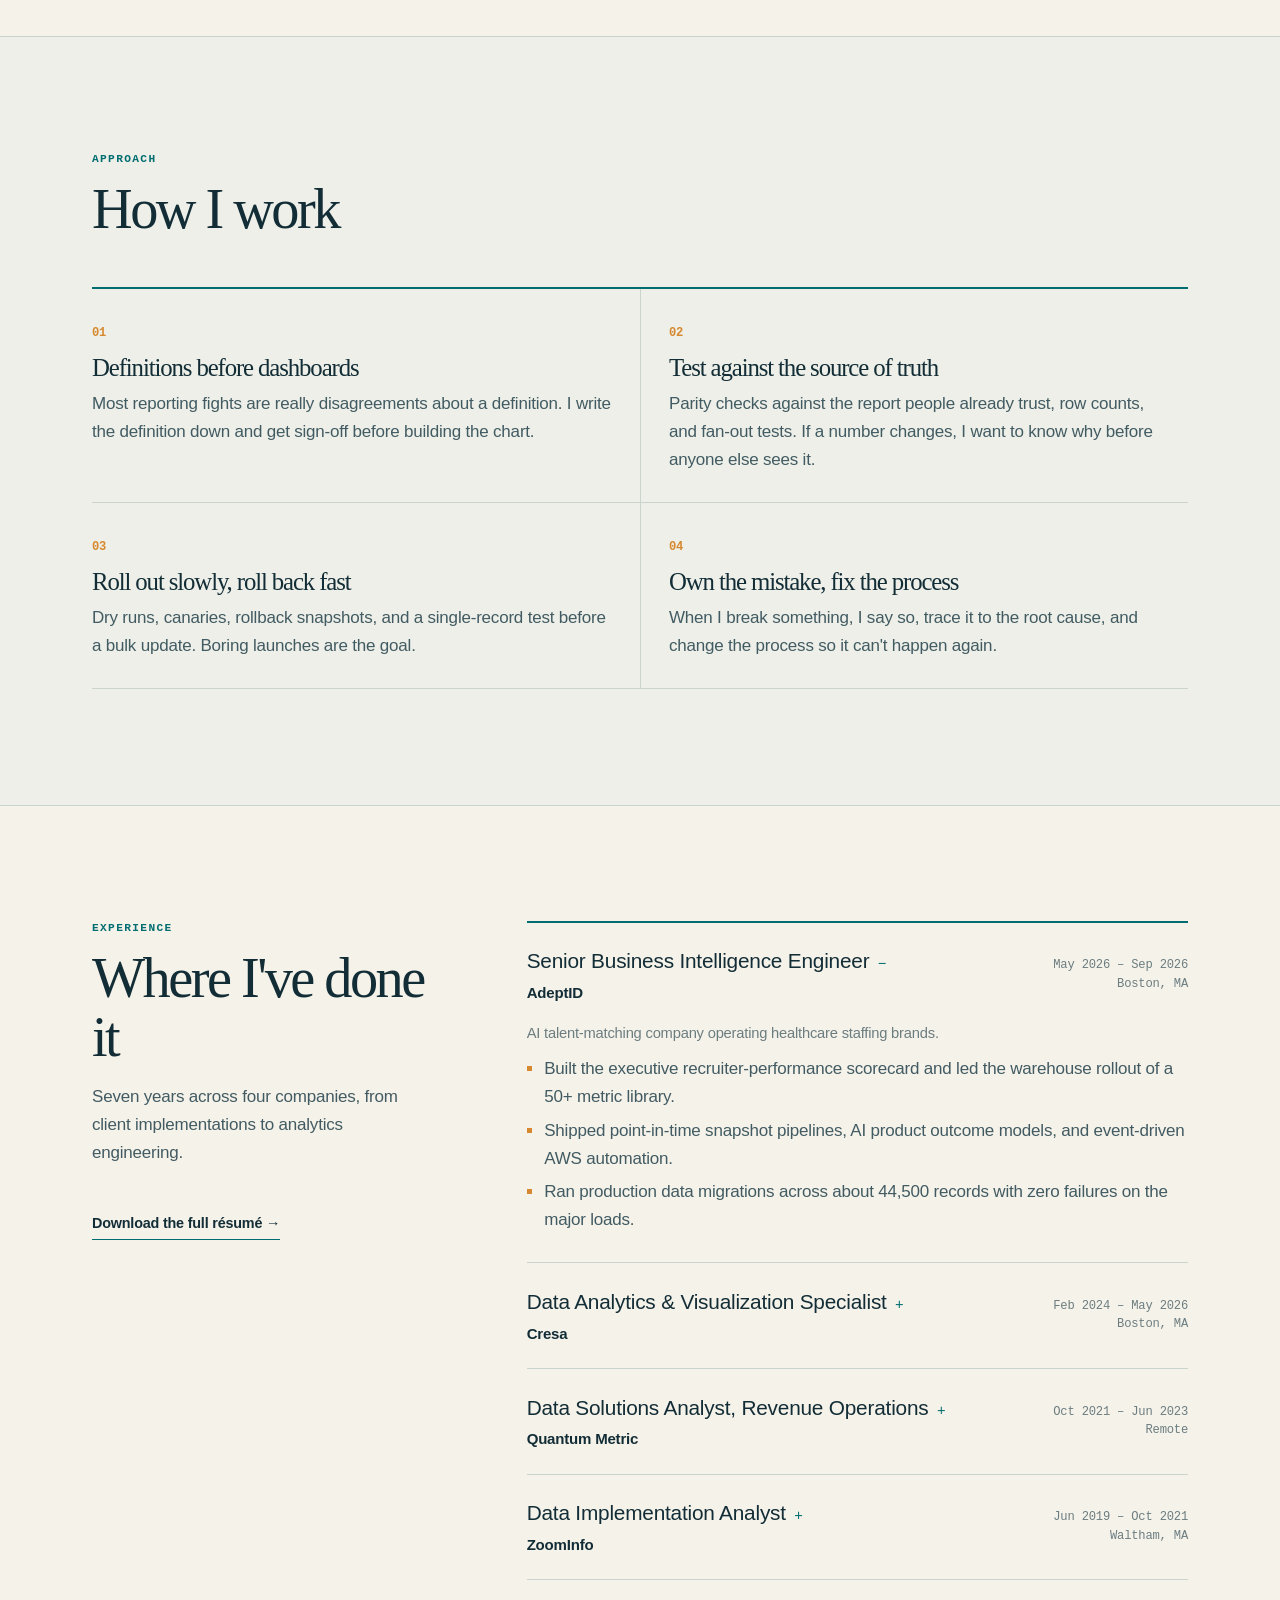
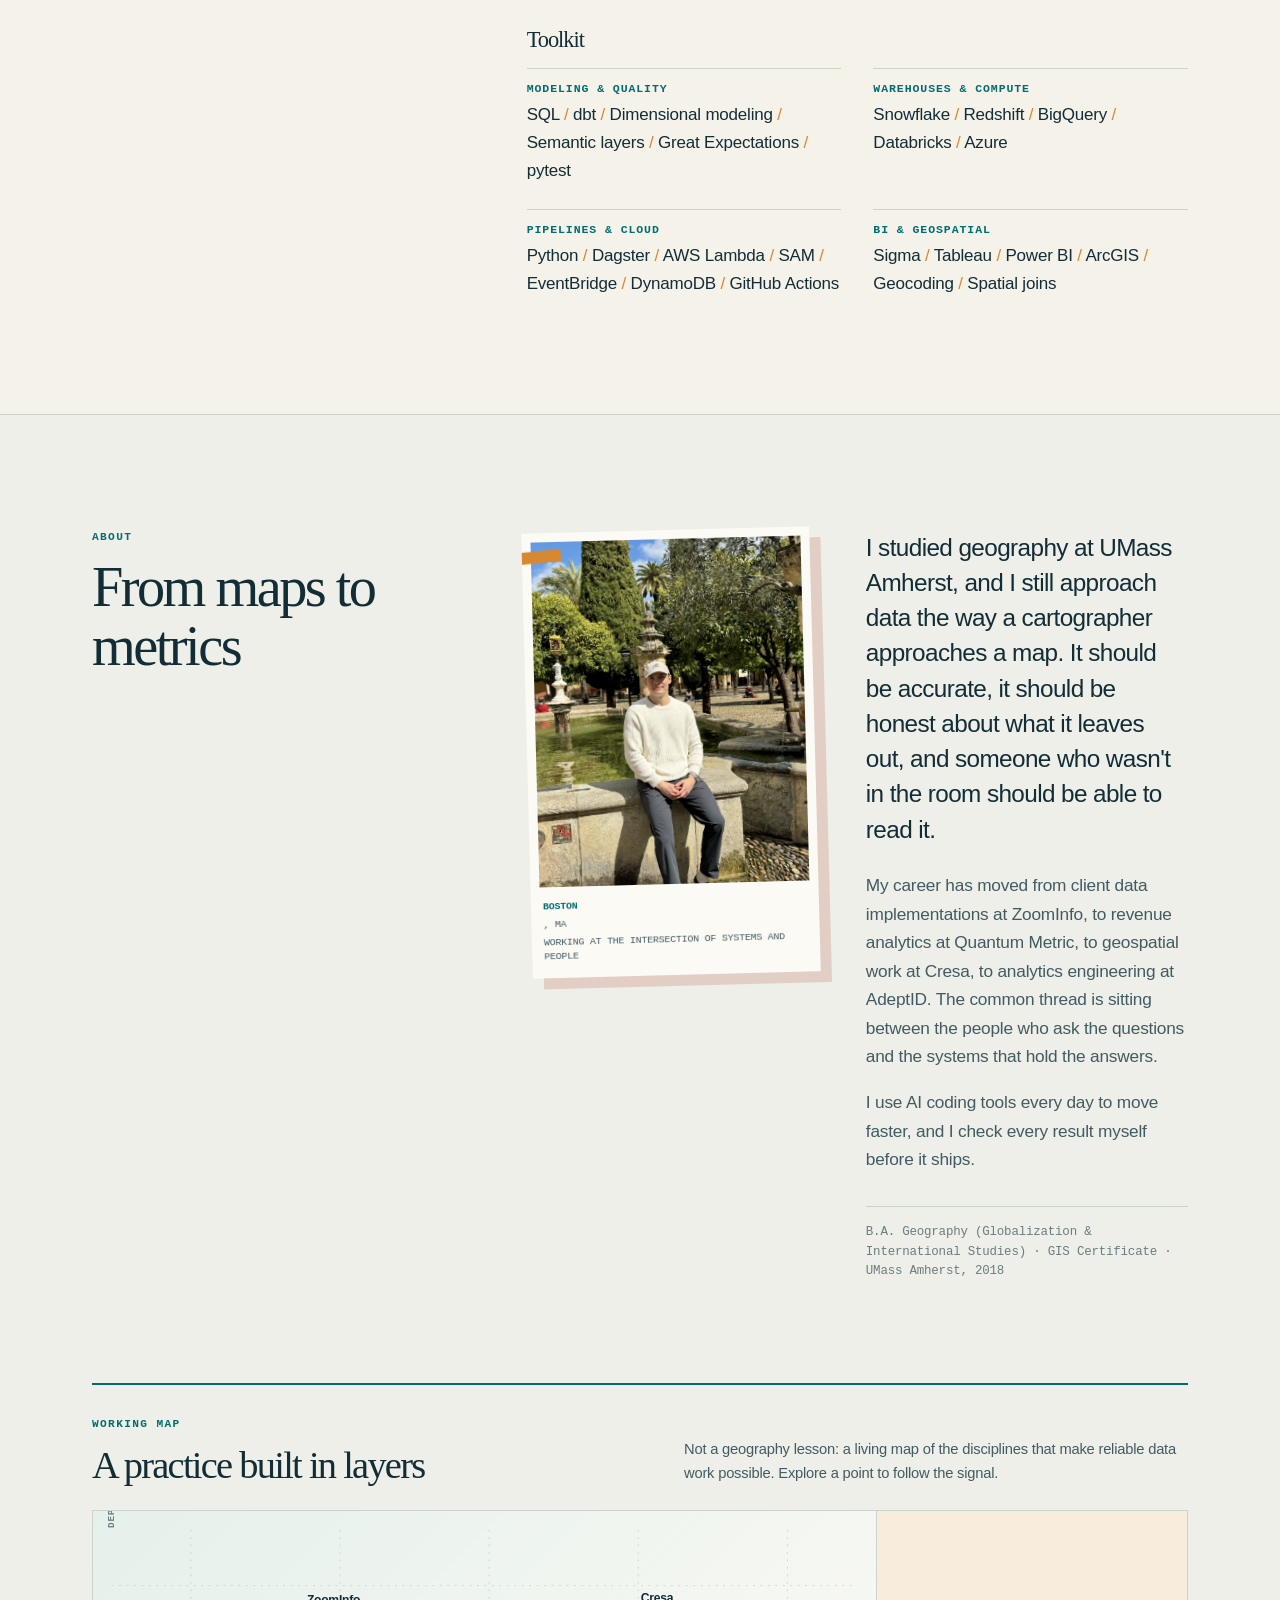
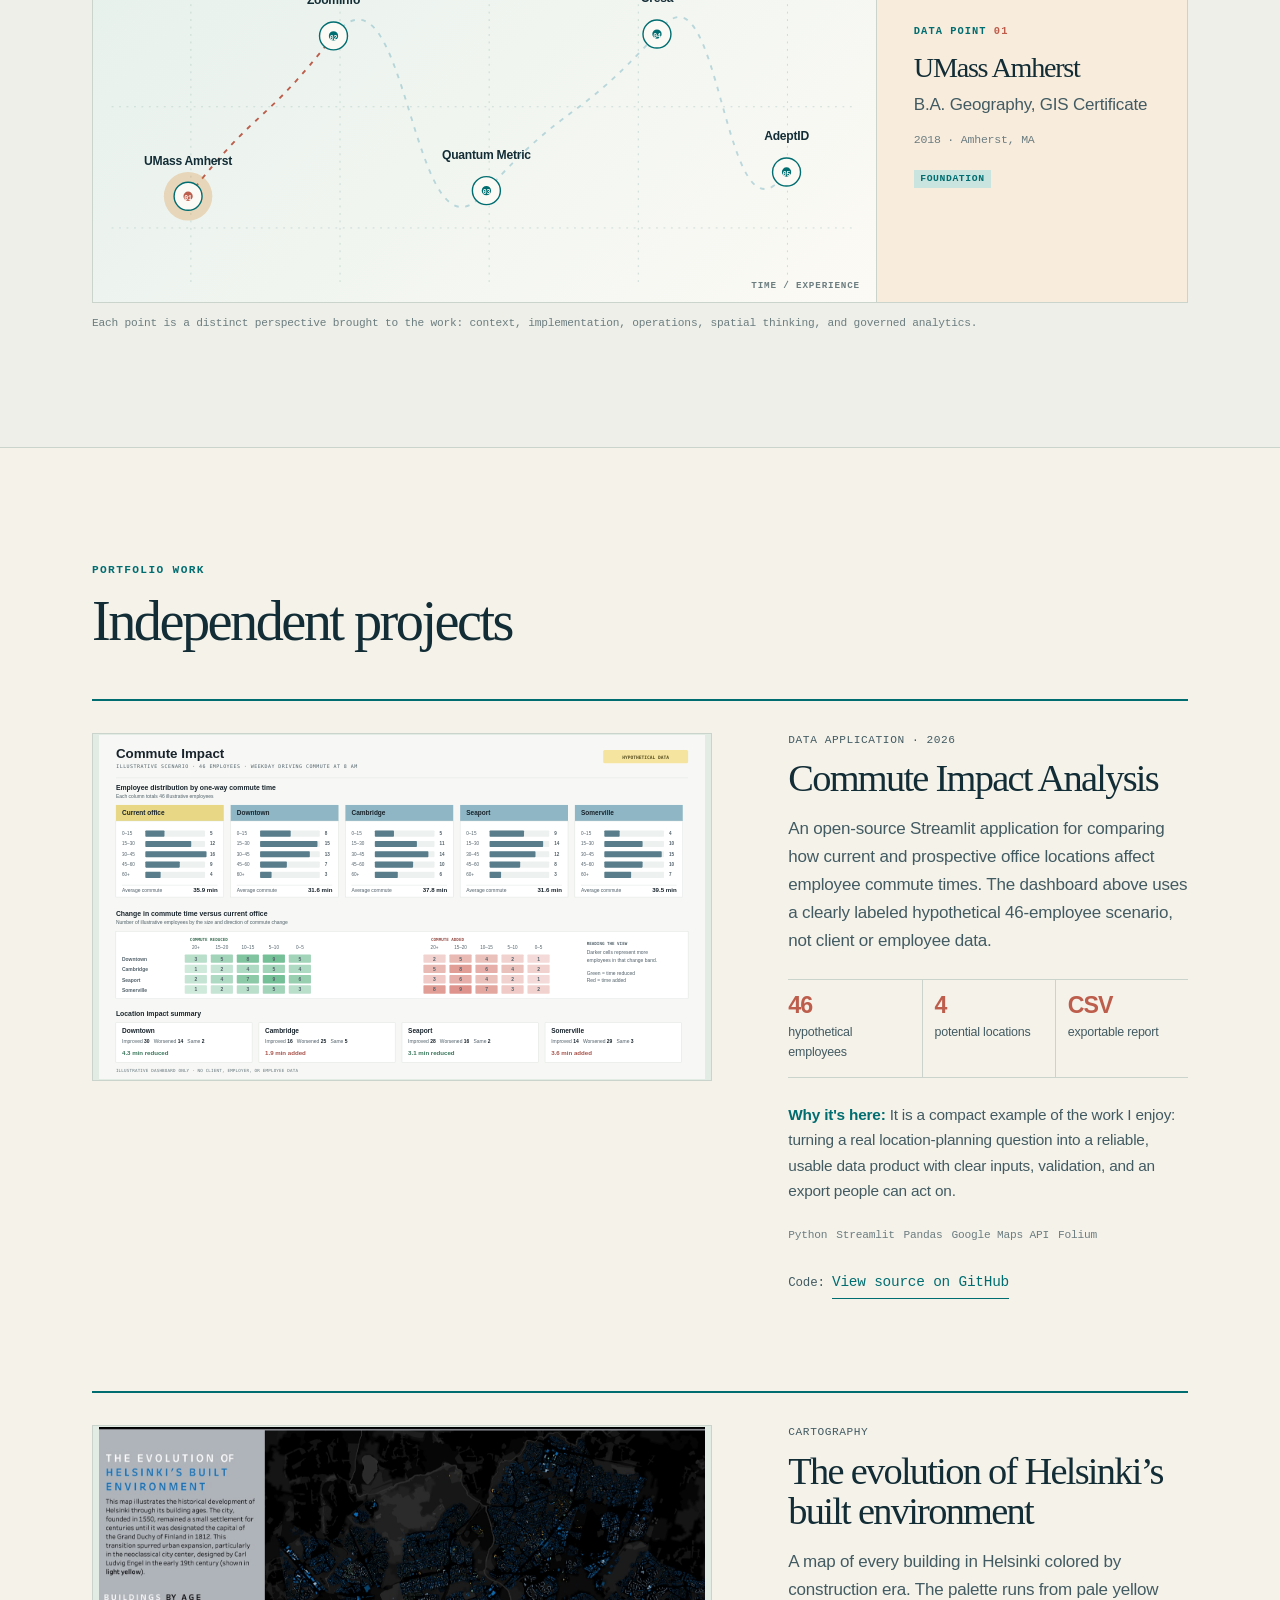
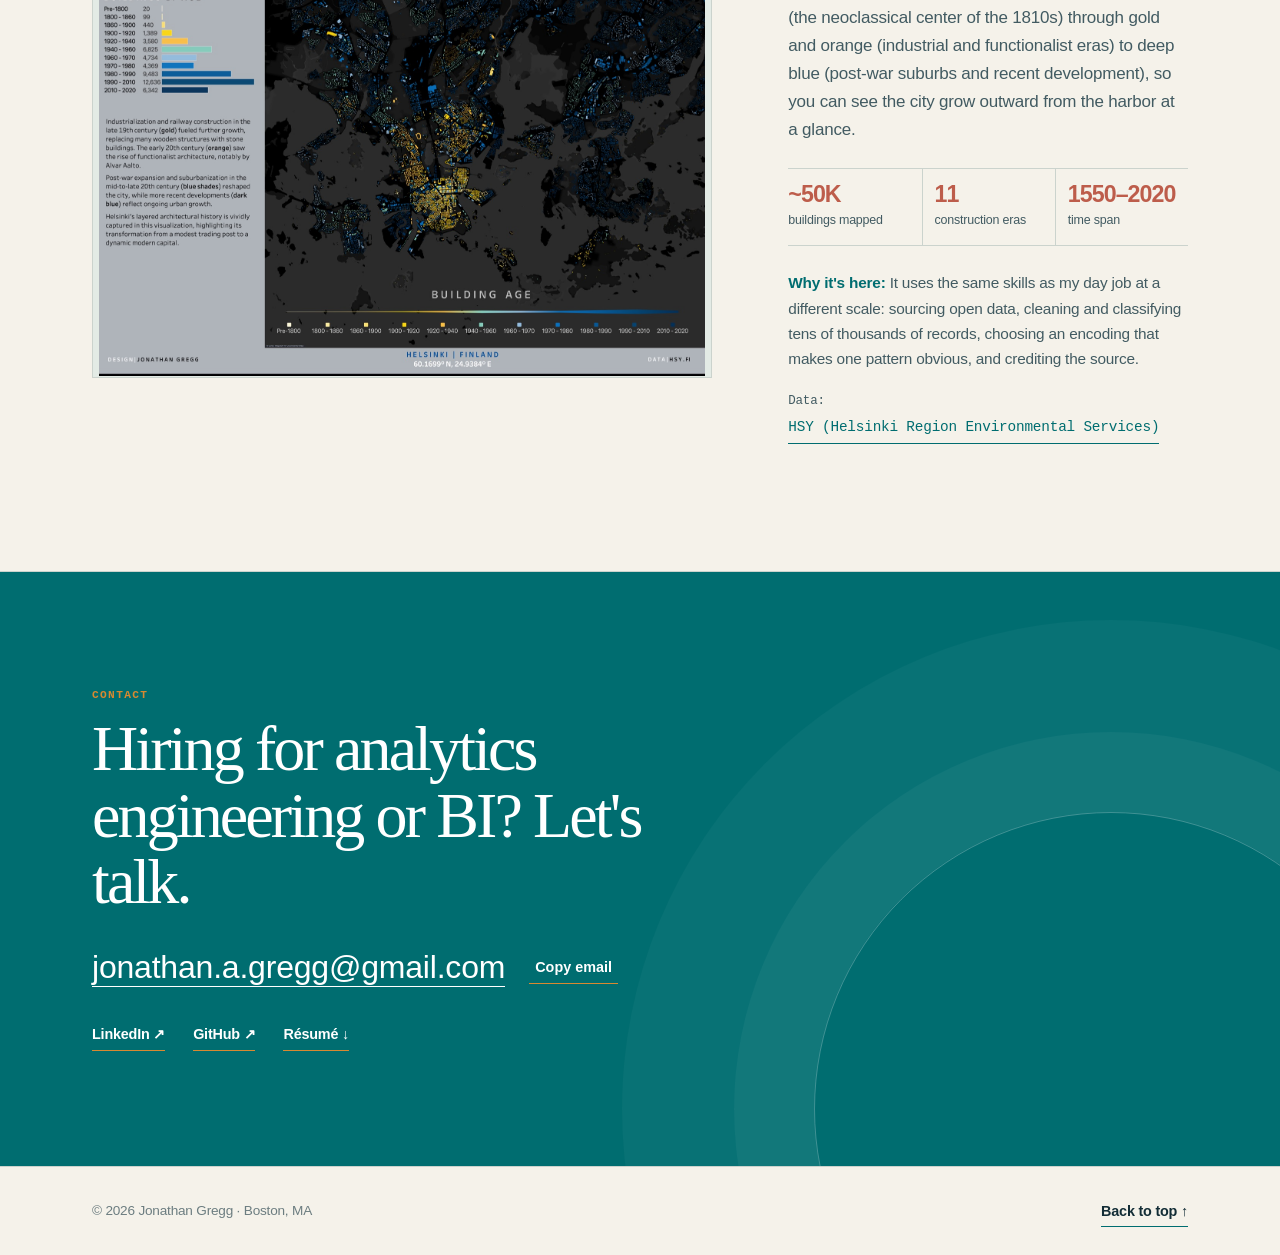
==== commit 530768a4: "Redesign portfolio visual experience" ====
--- a/index.html
+++ b/index.html
@@ -69,9 +69,7 @@
           </div>
           <dl class="glance" id="glance"></dl>
         </div>
-        <figure class="hero-portrait">
-          <img src="assets/img/jonathan-gregg.jpg" alt="Portrait of Jonathan Gregg" width="1600" height="2133" fetchpriority="high" decoding="async">
-        </figure>
+        <figure class="field-map hero-field-map" id="field-map" aria-labelledby="field-map-title"></figure>
       </div>
     </section>
 
@@ -124,10 +122,16 @@
           <p class="kicker">About</p>
           <h2 id="about-title">From maps to metrics</h2>
         </div>
-        <div class="prose" id="about-body"></div>
-      </div>
-      <div class="wrap">
-        <figure class="field-map" id="field-map" aria-labelledby="field-map-title"></figure>
+        <div class="about-content">
+          <figure class="about-portrait">
+            <img src="assets/img/jonathan-gregg.jpg" alt="Portrait of Jonathan Gregg" width="1600" height="2133" loading="lazy" decoding="async">
+            <figcaption><span>Boston</span>, MA</span><span>Working at the intersection of systems and people</span></figcaption>
+          </figure>
+          <div class="prose" id="about-body"></div>
+        </div>
+      </div>
+      <div class="wrap">
+        <figure class="career-network" id="career-network" aria-labelledby="career-network-title"></figure>
       </div>
     </section>
 
--- a/assets/css/styles.css
+++ b/assets/css/styles.css
@@ -1,272 +1,360 @@
-/* Jonathan Gregg portfolio: grounded editorial system */
+/* Jonathan Gregg portfolio: cartographic signal system */
 :root {
-  --paper: #f7f7f4;
-  --ink: #171717;
-  --ink-2: #4b4b48;
-  --ink-3: #73736d;
-  --rule: #d4d4ce;
-  --wash: #e5e5df;
-  --serif: -apple-system, BlinkMacSystemFont, "Helvetica Neue", Helvetica, Arial, sans-serif;
+  --paper: #f5f2ea;
+  --paper-raised: #fcfaf5;
+  --ink: #132d36;
+  --ink-2: #425b62;
+  --ink-3: #6c7d80;
+  --rule: #cbd3cd;
+  --wash: #e3ebe5;
+  --teal: #006d70;
+  --teal-soft: #c9e4df;
+  --sky: #4b9ab0;
+  --amber: #d78931;
+  --coral: #bd5d4b;
+  --serif: Iowan Old Style, Palatino Linotype, Book Antiqua, Georgia, serif;
   --sans: -apple-system, BlinkMacSystemFont, "Helvetica Neue", Helvetica, Arial, sans-serif;
   --mono: "SFMono-Regular", Menlo, Consolas, "Liberation Mono", monospace;
-  --wrap: 72rem;
-  --gutter: clamp(1rem, 4vw, 2.5rem);
+  --wrap: 74rem;
+  --gutter: clamp(1rem, 4vw, 2.75rem);
   --ease: cubic-bezier(.2, .7, .2, 1);
   color-scheme: light;
 }
-
 @media (prefers-color-scheme: dark) {
   :root:not([data-theme="light"]) {
-    --paper: #171717;
-    --ink: #f2f2ee;
-    --ink-2: #c5c5be;
-    --ink-3: #a5a59d;
-    --rule: #454540;
-    --wash: #292926;
-    color-scheme: dark;
+    --paper: #10262d; --paper-raised: #17343a; --ink: #f4f0e8; --ink-2: #c4d3ce;
+    --ink-3: #91a8a7; --rule: #355158; --wash: #1d3b40; --teal: #72c9c0;
+    --teal-soft: #1a5051; --sky: #7ac8dd; --amber: #e8ad58; --coral: #e48b77; color-scheme: dark;
   }
 }
 :root[data-theme="dark"] {
-  --paper: #171717;
-  --ink: #f2f2ee;
-  --ink-2: #c5c5be;
-  --ink-3: #a5a59d;
-  --rule: #454540;
-  --wash: #292926;
-  color-scheme: dark;
+  --paper: #10262d; --paper-raised: #17343a; --ink: #f4f0e8; --ink-2: #c4d3ce;
+  --ink-3: #91a8a7; --rule: #355158; --wash: #1d3b40; --teal: #72c9c0;
+  --teal-soft: #1a5051; --sky: #7ac8dd; --amber: #e8ad58; --coral: #e48b77; color-scheme: dark;
 }
 
 * { box-sizing: border-box; }
 html { scroll-behavior: smooth; -webkit-text-size-adjust: 100%; }
 html.modal-open { overflow: hidden; }
-body { margin: 0; background: var(--paper); color: var(--ink); font: 400 1.0625rem/1.65 var(--sans); letter-spacing: -.012em; -webkit-font-smoothing: antialiased; text-rendering: optimizeLegibility; }
+body { margin: 0; overflow-x: hidden; background: var(--paper); color: var(--ink); font: 400 1.0625rem/1.65 var(--sans); letter-spacing: -.012em; -webkit-font-smoothing: antialiased; text-rendering: optimizeLegibility; }
+body::before { position: fixed; inset: 0; z-index: -1; content: ""; opacity: .35; background-image: radial-gradient(var(--ink-3) .45px, transparent .55px); background-size: 7px 7px; pointer-events: none; }
 img, svg { display: block; max-width: 100%; }
 a { color: inherit; }
-h1, h2, h3, h4 { margin: 0; font-family: var(--serif); font-weight: 500; letter-spacing: -.04em; line-height: 1.1; }
+h1, h2, h3, h4 { margin: 0; font-family: var(--serif); font-weight: 500; letter-spacing: -.045em; line-height: 1.04; }
 p { margin: 0 0 1em; }
 ul, ol { margin: 0; padding: 0; list-style: none; }
 button { color: inherit; font: inherit; cursor: pointer; }
-::selection { background: var(--ink); color: var(--paper); }
-:focus-visible { outline: 3px solid var(--ink); outline-offset: 5px; }
-
+::selection { background: var(--teal); color: #fff; }
+:focus-visible { outline: 3px solid var(--amber); outline-offset: 4px; }
 .wrap { max-width: var(--wrap); margin: 0 auto; padding: 0 var(--gutter); }
-.skip { position: absolute; left: -999px; top: 0; z-index: 100; padding: .6rem 1rem; background: var(--ink); color: var(--paper); }
-.skip:focus { left: 1rem; top: 1rem; }
-
-.text-link, .btn { display: inline-flex; align-items: center; min-height: 1.6rem; padding: 0 0 .14rem; border: 0; background: linear-gradient(currentColor, currentColor) 0 100% / 100% 1px no-repeat; color: var(--ink); font-size: .9rem; font-weight: 500; text-decoration: none; transition: color .2s var(--ease); }
-.text-link:hover, .btn:hover { color: var(--ink-2); }
-.btn-ghost, .btn-small { border: 0; background-color: transparent; }
-.kicker { margin-bottom: .9rem; color: var(--ink-3); font: 500 .72rem/1.3 var(--mono); letter-spacing: .06em; text-transform: uppercase; }
-.tag { display: inline; margin: 0 .55rem .1rem 0; color: var(--ink-3); font: .69rem/1.5 var(--mono); }
-
-.site-header { position: sticky; top: 0; z-index: 20; border-bottom: 1px solid var(--rule); background: color-mix(in srgb, var(--paper) 95%, transparent); }
-.site-header.scrolled { border-bottom-color: var(--ink); }
-.header-inner { display: flex; align-items: center; gap: 1.25rem; height: 4.5rem; }
-.wordmark { display: flex; align-items: center; gap: .55rem; font-size: .9rem; font-weight: 500; text-decoration: none; }
-.monogram { display: grid; width: 1.8rem; height: 1.8rem; place-items: center; border: 1px solid var(--ink); font: 500 .68rem/1 var(--mono); }
+.skip { position: absolute; top: 0; left: -999px; z-index: 100; padding: .65rem 1rem; background: var(--teal); color: #fff; }
+.skip:focus { top: 1rem; left: 1rem; }
+.kicker { margin-bottom: .85rem; color: var(--teal); font: 700 .7rem/1.35 var(--mono); letter-spacing: .12em; text-transform: uppercase; }
+.tag { display: inline; margin: 0 .55rem .1rem 0; color: var(--ink-3); font: .7rem/1.5 var(--mono); }
+.text-link, .btn { display: inline-flex; align-items: center; min-height: 2rem; border: 0; background: linear-gradient(var(--teal), var(--teal)) 0 100% / 100% 1px no-repeat; color: var(--ink); font-size: .9rem; font-weight: 650; text-decoration: none; transition: color .2s var(--ease), background-size .2s var(--ease); }
+.text-link:hover, .btn:hover { background-size: 100% 2px; color: var(--teal); }
+.btn-ghost, .btn-small { background-color: transparent; }
+
+/* Navigation */
+.site-header { position: sticky; top: 0; z-index: 20; border-bottom: 1px solid color-mix(in srgb, var(--rule) 72%, transparent); background: color-mix(in srgb, var(--paper) 91%, transparent); backdrop-filter: blur(14px); }
+.site-header.scrolled { border-bottom-color: var(--teal); }
+.header-inner { display: flex; align-items: center; gap: 1.1rem; height: 4.5rem; }
+.wordmark { display: flex; align-items: center; gap: .6rem; font-size: .88rem; font-weight: 650; text-decoration: none; }
+.monogram { display: grid; width: 1.95rem; height: 1.95rem; place-items: center; border: 1px solid var(--teal); background: var(--teal); color: #fff; font: 700 .67rem/1 var(--mono); letter-spacing: -.06em; transform: rotate(-5deg); transition: transform .2s var(--ease); }
+.wordmark:hover .monogram { transform: rotate(0deg) scale(1.05); }
 .nav { margin-left: auto; }
 .nav ul { display: flex; gap: .1rem; }
-.nav a { display: block; padding: .4rem .55rem; color: var(--ink-2); font-size: .84rem; text-decoration: none; }
-.nav a:hover, .nav a.active { color: var(--ink); text-decoration: underline; text-underline-offset: .25rem; }
-.nav-toggle { display: none; border: 1px solid var(--rule); background: none; padding: .4rem .75rem; font-size: .88rem; }
-.header-actions { display: flex; align-items: center; gap: .5rem; }
-.theme-toggle { display: grid; width: 2rem; height: 2rem; place-items: center; border: 0; background: none; color: var(--ink-2); }
-.theme-toggle:hover { color: var(--ink); }
-
-.hero { border-bottom: 1px solid var(--rule); background: var(--paper); }
-.contours, .hero::before { display: none; }
-.hero-inner { display: grid; grid-template-columns: minmax(0, 1.12fr) minmax(17rem, .68fr); align-items: end; gap: clamp(2rem, 8vw, 8rem); padding-top: clamp(4rem, 10vw, 8rem); padding-bottom: clamp(4rem, 9vw, 7rem); }
-.hero-copy { max-width: 43rem; }
-.hero .eyebrow { margin-bottom: 1.5rem; color: var(--ink-3); font: 500 .73rem/1.3 var(--mono); letter-spacing: .06em; text-transform: uppercase; }
-.hero-title { display: grid; gap: .55rem; }
-.hero-name { color: var(--ink); font: 500 .9rem/1.2 var(--sans); letter-spacing: .01em; text-transform: uppercase; }
-.hero-headline { max-width: 11ch; font-size: clamp(3.1rem, 6vw, 5.8rem); font-weight: 400; letter-spacing: -.055em; line-height: .98; }
-.hero-intro { max-width: 36rem; margin: 1.75rem 0 1.5rem; color: var(--ink-2); font-size: clamp(1.08rem, 1.55vw, 1.22rem); line-height: 1.5; }
-.hero-cta { display: flex; flex-wrap: wrap; gap: 1.5rem; }
-.hero-portrait { align-self: stretch; margin: 0; background: var(--wash); }
-.hero-portrait img { width: 100%; height: 100%; min-height: 30rem; max-height: 44rem; object-fit: cover; object-position: center 20%; filter: saturate(.82) contrast(.98); }
-.glance { display: grid; grid-template-columns: repeat(4, minmax(0, 1fr)); margin-top: clamp(2.5rem, 6vw, 4.5rem); border-top: 1px solid var(--rule); }
-.glance-item { display: grid; gap: .35rem; padding: 1rem 1rem 0 0; }
-.glance-item + .glance-item { padding-left: 1rem; border-left: 1px solid var(--rule); }
-.glance dd { margin: 0; color: var(--ink); font: 500 clamp(1.45rem, 2.5vw, 2rem)/1 var(--sans); letter-spacing: -.04em; }
-.glance dt { color: var(--ink-3); font-size: .72rem; line-height: 1.35; }
-
-.section { padding: clamp(4rem, 9vw, 7rem) 0; border-bottom: 1px solid var(--rule); scroll-margin-top: 3rem; }
-.section-alt { background: var(--paper); }
+.nav a { display: block; padding: .42rem .5rem; color: var(--ink-2); font-size: .82rem; text-decoration: none; }
+.nav a:hover, .nav a.active { color: var(--teal); text-decoration: underline; text-decoration-thickness: 1px; text-underline-offset: .3rem; }
+.nav-toggle { display: none; border: 1px solid var(--rule); background: var(--paper-raised); padding: .42rem .75rem; font-size: .85rem; }
+.header-actions { display: flex; align-items: center; gap: .45rem; }
+.theme-toggle { display: grid; width: 2.1rem; height: 2.1rem; place-items: center; border: 0; background: transparent; color: var(--ink-2); }
+.theme-toggle:hover { color: var(--amber); }
+
+/* Hero */
+.hero { position: relative; overflow: hidden; border-bottom: 1px solid var(--rule); background: linear-gradient(116deg, var(--paper) 0%, var(--paper) 57%, var(--wash) 100%); }
+.hero::before { position: absolute; top: -28rem; left: -17rem; width: 52rem; height: 52rem; border: 1px solid color-mix(in srgb, var(--teal) 19%, transparent); border-radius: 50%; content: ""; box-shadow: 0 0 0 5rem color-mix(in srgb, var(--teal) 5%, transparent), 0 0 0 12rem color-mix(in srgb, var(--teal) 3%, transparent); pointer-events: none; }
+.contours { display: none; }
+.hero-inner { position: relative; display: grid; grid-template-columns: minmax(0, .95fr) minmax(25rem, .95fr); align-items: center; gap: clamp(2.5rem, 7vw, 7rem); min-height: min(50rem, calc(100vh - 4.5rem)); padding-top: clamp(4rem, 8vw, 7rem); padding-bottom: clamp(4rem, 7vw, 6rem); }
+.hero-copy { position: relative; z-index: 1; max-width: 43rem; }
+.hero .eyebrow { margin-bottom: 1.4rem; color: var(--teal); font: 700 .72rem/1.3 var(--mono); letter-spacing: .1em; text-transform: uppercase; }
+.hero-title { display: grid; gap: .7rem; }
+.hero-name { color: var(--ink-2); font: 700 .75rem/1.2 var(--sans); letter-spacing: .1em; text-transform: uppercase; }
+.hero-headline { max-width: 10.5ch; font-size: clamp(3.35rem, 6vw, 6.25rem); line-height: .93; }
+.hero-headline::after { display: inline-block; width: .16em; height: .16em; margin: 0 0 .09em .1em; border-radius: 50%; background: var(--amber); content: ""; }
+.hero-intro { max-width: 35rem; margin: 1.85rem 0 1.65rem; color: var(--ink-2); font-size: clamp(1.06rem, 1.5vw, 1.22rem); line-height: 1.55; }
+.hero-cta { display: flex; flex-wrap: wrap; gap: 1.4rem; }
+.glance { display: grid; grid-template-columns: repeat(4, minmax(0, 1fr)); margin-top: clamp(2.5rem, 5vw, 4rem); border-top: 1px solid var(--ink); }
+.glance-item { display: grid; gap: .4rem; padding: .95rem .9rem 0 0; }
+.glance-item + .glance-item { padding-left: .9rem; border-left: 1px solid var(--rule); }
+.glance dd { margin: 0; color: var(--teal); font: 650 clamp(1.35rem, 2.2vw, 1.85rem)/1 var(--sans); letter-spacing: -.055em; }
+.glance dt { color: var(--ink-3); font-size: .68rem; line-height: 1.35; }
+
+/* Field map — intentionally compact in the landing composition */
+.field-map { margin: 0; }
+.hero-field-map { position: relative; min-width: 0; padding: clamp(1.1rem, 2.5vw, 1.6rem); border: 1px solid color-mix(in srgb, var(--teal) 42%, var(--rule)); background: color-mix(in srgb, var(--paper-raised) 86%, var(--teal-soft)); box-shadow: 16px 16px 0 color-mix(in srgb, var(--teal) 14%, transparent); }
+.hero-field-map::before { position: absolute; top: -.55rem; right: 1.3rem; width: 4.5rem; height: 1.05rem; background: var(--amber); content: ""; transform: rotate(2deg); }
+.fm-hero-head { display: grid; grid-template-columns: minmax(0, 1.1fr) minmax(11rem, .9fr); gap: 1.4rem; align-items: end; margin-bottom: 1.25rem; }
+.fm-hero-head .kicker { margin: 0 0 .45rem; }
+.fm-hero-head h2 { font-size: clamp(1.55rem, 2.5vw, 2.25rem); }
+.fm-hero-head > p { margin: 0; color: var(--ink-2); font-size: .83rem; line-height: 1.48; }
+.fm-canvas { position: relative; overflow: hidden; border: 1px solid var(--rule); background: color-mix(in srgb, var(--paper) 76%, var(--teal-soft)); }
+.fm-svg { width: 100%; height: auto; cursor: crosshair; touch-action: manipulation; }
+.fm-grat { fill: none; stroke: color-mix(in srgb, var(--teal) 32%, var(--rule)); stroke-width: .6; stroke-dasharray: 2 5; }
+.fm-grat-label text { fill: var(--ink-3); font: 11px var(--mono); letter-spacing: .03em; }
+.fm-town { fill: color-mix(in srgb, var(--paper-raised) 36%, transparent); stroke: color-mix(in srgb, var(--teal) 25%, var(--rule)); stroke-width: .6; vector-effect: non-scaling-stroke; transition: fill .18s, stroke .18s; }
+.fm-town.hover { fill: color-mix(in srgb, var(--amber) 25%, var(--paper-raised)); stroke: var(--amber); }
+.fm-state { fill: none; stroke: var(--teal); stroke-width: 1.3; stroke-linejoin: round; vector-effect: non-scaling-stroke; pointer-events: none; }
+.fm-route { fill: none; stroke: var(--coral); stroke-width: 1.7; stroke-linecap: round; pointer-events: none; transition: stroke-dashoffset 1.6s var(--ease); }
+.fm-pin { cursor: pointer; }
+.fm-pin-core { fill: var(--amber); stroke: var(--paper-raised); stroke-width: 2; }
+.fm-pin-ring { fill: none; stroke: var(--amber); stroke-width: 1.3; opacity: .55; transform: scale(.45); transform-box: fill-box; transform-origin: center; transition: opacity .2s, transform .25s var(--ease); }
+.fm-pin text { fill: var(--ink); font: 650 16px var(--sans); paint-order: stroke; stroke: var(--paper-raised); stroke-width: 4px; stroke-linejoin: round; }
+.fm-pin.on .fm-pin-ring, .fm-pin:hover .fm-pin-ring, .fm-pin:focus .fm-pin-ring { opacity: 1; transform: scale(1); }
+.field-map .fm-pin { opacity: 0; transition: opacity .35s var(--ease) .95s; }
+.field-map.drawn .fm-pin { opacity: 1; }
+.field-map.has-active .fm-pin:not(.on) { opacity: .3; transition-delay: 0s; }
+.fm-readout { position: absolute; bottom: .7rem; left: .75rem; display: flex; flex-wrap: wrap; gap: .15rem .8rem; margin: 0; padding: .35rem .5rem; background: color-mix(in srgb, var(--paper-raised) 87%, transparent); color: var(--ink-2); font: .67rem/1.35 var(--mono); pointer-events: none; }
+.fm-readout-ll { color: var(--teal); font-variant-numeric: tabular-nums; }
+.fm-credit { margin: .75rem 0 0; color: var(--ink-3); font: .64rem/1.45 var(--mono); }
+
+/* Shared sections */
+.section { padding: clamp(4.5rem, 9vw, 8rem) 0; border-bottom: 1px solid var(--rule); scroll-margin-top: 3.5rem; }
+.section-alt { background: color-mix(in srgb, var(--wash) 47%, var(--paper)); }
 .section-head { margin-bottom: 3rem; }
-.section-head h2 { max-width: 15ch; font-size: clamp(2.2rem, 4.3vw, 4rem); font-weight: 400; letter-spacing: -.05em; }
+.section-head h2 { max-width: 15ch; font-size: clamp(2.35rem, 4.4vw, 4.25rem); }
 .section-lede { max-width: 38rem; margin-top: 1rem; color: var(--ink-2); }
-.two-col { display: grid; grid-template-columns: minmax(0, .75fr) minmax(0, 1.35fr); gap: clamp(2.5rem, 7vw, 7rem); }
+.two-col { display: grid; grid-template-columns: minmax(0, .72fr) minmax(0, 1.38fr); gap: clamp(2.5rem, 7vw, 7.5rem); }
 .two-col .section-head { position: sticky; top: 6rem; align-self: start; }
 .two-col .text-link { margin-top: 1.5rem; }
 
+/* Work and approach */
 .filters { display: flex; flex-wrap: wrap; gap: .4rem; }
-.chip { padding: .2rem 0; border: 0; background: transparent; color: var(--ink-3); font-size: .82rem; }
+.chip { padding: .3rem 0; border: 0; background: transparent; color: var(--ink-3); font-size: .82rem; }
 .chip + .chip { margin-left: 1rem; }
-.chip:hover, .chip[aria-pressed="true"] { color: var(--ink); text-decoration: underline; text-underline-offset: .3rem; }
-.filter-count { min-height: 1.4em; margin: .9rem 0 0; color: var(--ink-3); font: .8rem var(--mono); }
-.work-list { display: grid; margin-top: 1.25rem; border-top: 1px solid var(--ink); }
+.chip:hover, .chip[aria-pressed="true"] { color: var(--teal); text-decoration: underline; text-decoration-thickness: 2px; text-underline-offset: .35rem; }
+.filter-count { min-height: 1.4em; margin: .9rem 0 0; color: var(--ink-3); font: .77rem var(--mono); }
+.work-list { display: grid; margin-top: 1.25rem; border-top: 2px solid var(--teal); }
 .work-item { border-bottom: 1px solid var(--rule); }
-.work-link { display: grid; grid-template-columns: 3.25rem minmax(0, 1fr) 8rem 1rem; gap: clamp(1rem, 2vw, 2rem); padding: 1.7rem 0; text-decoration: none; }
-.work-index { display: block; color: var(--ink-3); font: .72rem/1.3 var(--mono); letter-spacing: .03em; }
+.work-link { display: grid; grid-template-columns: 3.25rem minmax(0, 1fr) 8rem 1rem; gap: clamp(1rem, 2vw, 2rem); padding: 1.8rem 0; text-decoration: none; transition: background .2s var(--ease), padding .2s var(--ease); }
+.work-link:hover { margin-inline: -.7rem; padding-inline: .7rem; background: var(--paper-raised); }
+.work-index { color: var(--teal); font: .72rem/1.3 var(--mono); letter-spacing: .03em; }
 .work-index span { display: none; }
-.work-index strong { color: inherit; font: inherit; letter-spacing: inherit; }
+.work-index strong { color: inherit; font: inherit; }
 .work-main { display: grid; gap: .42rem; }
-.work-meta { color: var(--ink-3); font: .72rem/1.35 var(--mono); letter-spacing: .04em; text-transform: uppercase; }
-.work-title { max-width: 28ch; font-size: clamp(1.45rem, 2.4vw, 2rem); font-weight: 400; letter-spacing: -.035em; }
-.work-link:hover .work-title { color: var(--ink-2); }
+.work-meta { color: var(--ink-3); font: .7rem/1.35 var(--mono); letter-spacing: .05em; text-transform: uppercase; }
+.work-title { max-width: 29ch; font-size: clamp(1.5rem, 2.5vw, 2.08rem); }
+.work-link:hover .work-title { color: var(--teal); }
 .work-summary { max-width: 40rem; color: var(--ink-2); }
 .work-stat { align-self: start; display: grid; gap: .25rem; color: var(--ink-3); font-size: .72rem; }
-.work-stat strong { color: var(--ink); font: 500 1.45rem/1 var(--sans); letter-spacing: -.04em; }
-.work-arrow { align-self: start; color: var(--ink-3); font-size: 1.1rem; transition: transform .2s var(--ease); }
-.work-link:hover .work-arrow { color: var(--ink); transform: translateX(2px); }
-
-.principles { display: grid; grid-template-columns: repeat(2, minmax(0, 1fr)); border-top: 1px solid var(--ink); }
+.work-stat strong { color: var(--coral); font: 650 1.45rem/1 var(--sans); letter-spacing: -.04em; }
+.work-arrow { align-self: start; color: var(--teal); font-size: 1.2rem; transition: transform .2s var(--ease); }
+.work-link:hover .work-arrow { transform: translateX(4px); }
+.principles { display: grid; grid-template-columns: repeat(2, minmax(0, 1fr)); border-top: 2px solid var(--teal); }
 .principle { padding: 1.75rem 1.75rem 1.75rem 0; border-bottom: 1px solid var(--rule); }
 .principle:nth-child(even) { padding-left: 1.75rem; border-left: 1px solid var(--rule); }
-.principle-num { color: var(--ink-3); font: .8rem var(--mono); }
-.principle h3 { margin: .6rem 0; font-size: 1.45rem; font-weight: 400; }
+.principle-num { color: var(--amber); font: 700 .76rem var(--mono); }
+.principle h3 { margin: .6rem 0; font-size: 1.55rem; }
 .principle p { margin: 0; color: var(--ink-2); }
 
-.timeline { border-top: 1px solid var(--ink); }
+/* Experience */
+.timeline { border-top: 2px solid var(--teal); }
 .role { border-bottom: 1px solid var(--rule); }
 .role summary { display: flex; align-items: baseline; justify-content: space-between; gap: 1rem; padding: 1.35rem 0; cursor: pointer; list-style: none; }
 .role summary::-webkit-details-marker { display: none; }
 .role-head { display: grid; gap: .15rem; }
-.role-title { font-size: 1.28rem; font-weight: 400; }
-.role-title::after { content: " +"; color: var(--ink-3); font-family: var(--mono); font-size: .9rem; }
+.role-title { font-size: 1.3rem; }
+.role-title::after { color: var(--teal); font-family: var(--mono); font-size: .9rem; content: " +"; }
 .role details[open] .role-title::after { content: " −"; }
-.role-org { color: var(--ink); font-size: .95rem; font-weight: 500; }
-.role-dates { color: var(--ink-3); font: .78rem/1.5 var(--mono); text-align: right; white-space: nowrap; }
+.role-org { color: var(--ink); font-size: .94rem; font-weight: 650; }
+.role-dates { color: var(--ink-3); font: .76rem/1.5 var(--mono); text-align: right; white-space: nowrap; }
 .role-dates > span { display: block; }
 .role-blurb { margin: -.4rem 0 .6rem; color: var(--ink-3); font-size: .92rem; }
 .role ul { padding: 0 0 1.4rem 1.1rem; color: var(--ink-2); list-style: square; }
 .role li { margin-bottom: .35rem; }
-.role li::marker { color: var(--ink-3); }
-.toolkit-title { margin: 3rem 0 1rem; font-size: 1.35rem; font-weight: 400; }
+.role li::marker { color: var(--amber); }
+.toolkit-title { margin: 3rem 0 1rem; font-size: 1.4rem; }
 .toolkit { display: grid; grid-template-columns: repeat(2, minmax(0, 1fr)); gap: 1.5rem 2rem; }
-.tool-group h4 { margin-bottom: .4rem; color: var(--ink-3); font: 500 .78rem var(--mono); letter-spacing: .06em; text-transform: uppercase; }
+.tool-group { padding-top: .8rem; border-top: 1px solid var(--rule); }
+.tool-group h4 { margin-bottom: .4rem; color: var(--teal); font: 700 .72rem var(--mono); letter-spacing: .08em; text-transform: uppercase; }
 .tool-group p { margin: 0; }
-.sep { color: var(--rule); }
-
-.prose p { max-width: 38rem; color: var(--ink-2); font-size: 1.12rem; }
-.prose p:first-child { font: 400 clamp(1.3rem, 2.2vw, 1.55rem)/1.45 var(--sans); }
-.prose .edu { margin-top: 2rem; padding-top: 1rem; border-top: 1px solid var(--rule); color: var(--ink-3); font: .82rem/1.6 var(--mono); }
-.contact-title { max-width: 18ch; margin-bottom: 2rem; font-size: clamp(2rem, 5vw, 3.6rem); font-weight: 400; }
+.sep { color: var(--amber); }
+
+/* About, portrait, and the new data network */
+.about-content { display: grid; grid-template-columns: minmax(14rem, 18rem) minmax(0, 1fr); gap: clamp(1.5rem, 4vw, 3.75rem); align-items: start; }
+.about-portrait { position: relative; align-self: start; width: 100%; margin: 0; padding: .55rem .55rem 0; overflow: hidden; background: var(--paper-raised); box-shadow: 11px 11px 0 color-mix(in srgb, var(--coral) 22%, transparent); transform: rotate(-1.5deg); }
+.about-portrait::before { position: absolute; z-index: 1; top: 1.1rem; left: -.55rem; width: 3rem; height: .75rem; background: var(--amber); content: ""; transform: rotate(-4deg); }
+.about-portrait img { display: block; width: 100%; height: clamp(19rem, 27vw, 25rem); object-fit: cover; object-position: center 42%; filter: saturate(.92) contrast(1.02); }
+.about-portrait figcaption { display: grid; gap: .25rem; padding: .8rem .2rem .9rem; color: var(--ink-2); font: .62rem/1.4 var(--mono); text-transform: uppercase; }
+.about-portrait figcaption span:first-child { color: var(--teal); font-weight: 700; }
+.prose p { max-width: 38rem; color: var(--ink-2); font-size: 1.08rem; }
+.prose p:first-child { color: var(--ink); font: 500 clamp(1.25rem, 2.1vw, 1.52rem)/1.45 var(--sans); letter-spacing: -.025em; }
+.prose .edu { margin-top: 2rem; padding-top: 1rem; border-top: 1px solid var(--rule); color: var(--ink-3); font: .78rem/1.6 var(--mono); }
+.career-network { margin: clamp(3.5rem, 7vw, 5.5rem) 0 0; padding-top: 2rem; border-top: 2px solid var(--teal); }
+.cn-head { display: grid; grid-template-columns: minmax(0, 1fr) minmax(15rem, .9fr); gap: 2rem; align-items: end; margin-bottom: 1.5rem; }
+.cn-head h3 { font-size: clamp(1.8rem, 3vw, 2.65rem); }
+.cn-head > p { max-width: 35rem; margin: 0; color: var(--ink-2); font-size: .92rem; }
+.cn-body { display: grid; grid-template-columns: minmax(0, 2.15fr) minmax(15rem, .85fr); border: 1px solid var(--rule); background: var(--paper-raised); }
+.cn-stage { position: relative; min-width: 0; overflow: hidden; border-right: 1px solid var(--rule); background: linear-gradient(135deg, color-mix(in srgb, var(--teal-soft) 44%, var(--paper-raised)), var(--paper-raised)); }
+.cn-svg { width: 100%; height: auto; min-height: 23rem; }
+.cn-grid { fill: none; stroke: color-mix(in srgb, var(--teal) 17%, var(--rule)); stroke-width: 1; stroke-dasharray: 2 6; }
+.cn-link { fill: none; stroke: var(--sky); stroke-width: 2; stroke-dasharray: 5 7; opacity: .35; transition: opacity .25s var(--ease), stroke .25s var(--ease); }
+.cn-link.on { stroke: var(--coral); opacity: 1; }
+.cn-node { cursor: pointer; }
+.cn-pulse { fill: var(--amber); opacity: 0; transform: scale(.5); transform-origin: center; transition: opacity .25s, transform .3s var(--ease); }
+.cn-halo { fill: var(--paper-raised); stroke: var(--teal); stroke-width: 1.5; }
+.cn-core { fill: var(--teal); stroke: var(--paper-raised); stroke-width: 2; }
+.cn-node.on .cn-pulse, .cn-node:hover .cn-pulse, .cn-node:focus .cn-pulse { opacity: .28; transform: scale(1); }
+.cn-node.on .cn-core, .cn-node:hover .cn-core, .cn-node:focus .cn-core { fill: var(--coral); }
+.cn-number { fill: var(--paper-raised); font: 700 7px var(--mono); pointer-events: none; }
+.cn-label { fill: var(--ink); font: 700 13px var(--sans); letter-spacing: -.02em; pointer-events: none; }
+.cn-axis { position: absolute; margin: 0; color: var(--ink-3); font: 700 .58rem var(--mono); letter-spacing: .09em; }
+.cn-axis-x { right: 1rem; bottom: .7rem; }
+.cn-axis-y { top: 1.1rem; left: .8rem; transform: rotate(-90deg); transform-origin: left top; }
+.cn-detail { display: flex; flex-direction: column; justify-content: center; min-height: 100%; padding: clamp(1.4rem, 3vw, 2.3rem); background: color-mix(in srgb, var(--paper-raised) 88%, var(--amber)); }
+.cn-detail p { margin-bottom: .9rem; }
+.cn-detail-kicker { color: var(--teal); font: 700 .65rem/1.3 var(--mono); letter-spacing: .1em; text-transform: uppercase; }
+.cn-detail-kicker span { color: var(--coral); }
+.cn-detail h4 { margin-bottom: .7rem; font-size: clamp(1.55rem, 2.2vw, 2rem); }
+.cn-detail-role { color: var(--ink-2); line-height: 1.45; }
+.cn-detail-meta { color: var(--ink-3); font: .72rem/1.45 var(--mono); }
+.cn-detail-stage { display: inline-block; align-self: flex-start; margin: .4rem 0 0 !important; padding: .2rem .4rem; background: var(--teal-soft); color: var(--teal); font: 700 .61rem/1.2 var(--mono); letter-spacing: .06em; text-transform: uppercase; }
+.career-network > figcaption { margin-top: .75rem; color: var(--ink-3); font: .7rem/1.5 var(--mono); }
+
+/* Projects and contact */
+.project { display: grid; grid-template-columns: minmax(0, 1.55fr) minmax(0, 1fr); align-items: start; gap: clamp(2rem, 6vw, 6rem); padding-top: 2rem; border-top: 2px solid var(--teal); }
+.project + .project { margin-top: 5rem; }
+.project-figure { margin: 0; }
+.project-zoom { position: relative; display: grid; width: 100%; aspect-ratio: var(--project-aspect, 7 / 5); place-items: center; overflow: hidden; border: 1px solid var(--rule); background: var(--wash); cursor: zoom-in; }
+.project-zoom img { width: 100%; height: 100%; object-fit: cover; filter: saturate(.93); transition: transform .45s var(--ease), filter .45s var(--ease); }
+.project-zoom:hover img { filter: saturate(1.05); transform: scale(1.025); }
+.project-image-fallback { padding: 2rem; color: var(--ink); font: 650 .9rem/1.5 var(--mono); text-align: center; }
+.project-zoom-hint { position: absolute; right: .75rem; bottom: .75rem; padding: .5rem .65rem; background: var(--teal); color: #fff; font: 700 .67rem/1 var(--mono); letter-spacing: .05em; text-transform: uppercase; opacity: 0; transition: opacity .2s var(--ease); }
+.project-zoom:hover .project-zoom-hint, .project-zoom:focus-visible .project-zoom-hint { opacity: 1; }
+.project-text h3 { margin: .5rem 0 1rem; font-size: clamp(1.7rem, 3vw, 2.45rem); }
+.project-text > p { color: var(--ink-2); }
+.project-facts { display: grid; grid-template-columns: repeat(3, minmax(0, 1fr)); margin: 1.5rem 0; border-block: 1px solid var(--rule); }
+.project-facts div { padding: .9rem .75rem .9rem 0; }
+.project-facts div + div { padding-left: .75rem; border-left: 1px solid var(--rule); }
+.project-facts dd { margin: 0 0 .25rem; color: var(--coral); font: 650 1.45rem/1 var(--sans); letter-spacing: -.04em; }
+.project-facts dt { color: var(--ink-2); font-size: .78rem; }
+.project-why { font-size: .96rem; }
+.project-why strong { color: var(--teal); font-weight: 700; }
+.project-source { margin-top: 1.25rem; color: var(--ink-3); font: .78rem/1.6 var(--mono); }
+.project-source .text-link { color: var(--teal); font-weight: 500; }
+.contact { position: relative; overflow: hidden; background: var(--teal); color: #fff; }
+.contact::after { position: absolute; right: -8rem; bottom: -15rem; width: 37rem; height: 37rem; border: 1px solid rgb(255 255 255 / .25); border-radius: 50%; content: ""; box-shadow: 0 0 0 5rem rgb(255 255 255 / .04), 0 0 0 12rem rgb(255 255 255 / .03); }
+.contact .wrap { position: relative; z-index: 1; }
+.contact .kicker { color: var(--amber); }
+.contact-title { max-width: 18ch; margin-bottom: 2rem; font-size: clamp(2.3rem, 5vw, 4rem); }
 .contact-row { display: flex; flex-wrap: wrap; align-items: center; gap: 1rem 1.5rem; }
-.contact-email { border-bottom: 1px solid var(--ink); color: var(--ink); font: 400 clamp(1.25rem, 3vw, 2rem)/1.2 var(--sans); text-decoration: none; word-break: break-all; }
-.contact-email:hover { color: var(--ink-2); }
+.contact-email { border-bottom: 1px solid #fff; color: #fff; font: 500 clamp(1.25rem, 3vw, 2rem)/1.2 var(--sans); text-decoration: none; word-break: break-all; }
+.contact-email:hover { color: var(--amber); border-color: var(--amber); }
+.contact .btn { color: #fff; background-image: linear-gradient(var(--amber), var(--amber)); }
 .contact-links { display: flex; gap: 1.75rem; margin-top: 2rem; }
-.site-footer { padding: 1.75rem 0; color: var(--ink-3); font-size: .88rem; }
+.contact .text-link { color: #fff; background-image: linear-gradient(var(--amber), var(--amber)); }
+.site-footer { padding: 1.75rem 0; color: var(--ink-3); font-size: .85rem; }
 .footer-inner { display: flex; flex-wrap: wrap; align-items: center; justify-content: space-between; gap: 1rem; }
 .footer-inner p { margin: 0; }
 
-.case { width: min(52rem, 100vw); max-width: 100vw; height: 100dvh; max-height: 100dvh; margin: 0 0 0 auto; padding: 0; border: 0; border-left: 1px solid var(--rule); background: var(--paper); color: var(--ink); }
+/* Dialogs and motion */
+.case { width: min(52rem, 100vw); max-width: 100vw; height: 100dvh; max-height: 100dvh; margin: 0 0 0 auto; padding: 0; border: 0; border-left: 4px solid var(--teal); background: var(--paper); color: var(--ink); }
 .case[open], .lightbox[open] { display: flex; flex-direction: column; }
-.case::backdrop { background: rgb(23 23 23 / .22); }
+.case::backdrop { background: rgb(10 34 39 / .35); }
 .case-bar, .case-nav { display: flex; align-items: center; justify-content: space-between; gap: 1rem; padding: .9rem clamp(1.25rem, 4vw, 3rem); border-bottom: 1px solid var(--rule); }
 .case-nav { border-top: 1px solid var(--rule); border-bottom: 0; }
-.case-meta, .case-pos { margin: 0; color: var(--ink-3); font: .8rem var(--mono); }
-.case-close, .case-step { border: 1px solid var(--rule); background: none; padding: .45rem .8rem; color: var(--ink-2); font-size: .88rem; }
-.case-close:hover, .case-step:hover:not(:disabled) { border-color: var(--ink); color: var(--ink); }
+.case-meta, .case-pos { margin: 0; color: var(--ink-3); font: .78rem var(--mono); }
+.case-close, .case-step { border: 1px solid var(--rule); background: var(--paper-raised); padding: .45rem .8rem; color: var(--ink-2); font-size: .86rem; }
+.case-close:hover, .case-step:hover:not(:disabled) { border-color: var(--teal); color: var(--teal); }
 .case-step:disabled { opacity: .4; cursor: default; }
 .case-body { flex: 1; overflow-y: auto; padding: clamp(1.5rem, 5vw, 3rem); }
-.case-body h2 { max-width: 22ch; font-size: clamp(1.9rem, 4vw, 2.7rem); font-weight: 400; }
+.case-body h2 { max-width: 22ch; font-size: clamp(1.9rem, 4vw, 2.8rem); }
 .case-summary { max-width: 40rem; margin: 1rem 0 2rem; color: var(--ink-2); font-size: 1.15rem; }
 .case-metrics { display: grid; grid-template-columns: repeat(3, minmax(0, 1fr)); margin: 0 0 2.5rem; border-block: 1px solid var(--rule); }
 .case-metrics div { padding: 1.1rem 1rem 1.1rem 0; }
 .case-metrics div + div { padding-left: 1rem; border-left: 1px solid var(--rule); }
-.case-metrics dd { margin: 0 0 .3rem; color: var(--ink); font: 500 2rem/1 var(--sans); }
-.case-metrics dt { color: var(--ink-2); font-size: .85rem; }
+.case-metrics dd { margin: 0 0 .3rem; color: var(--coral); font: 650 2rem/1 var(--sans); }
+.case-metrics dt { color: var(--ink-2); font-size: .84rem; }
 .case-grid { display: grid; gap: 2rem; }
-.case-grid h3 { margin-bottom: .75rem; color: var(--ink-3); font: 500 .78rem var(--mono); letter-spacing: .08em; text-transform: uppercase; }
+.case-grid h3 { margin-bottom: .75rem; color: var(--teal); font: 700 .75rem var(--mono); letter-spacing: .08em; text-transform: uppercase; }
 .case-grid p { max-width: 42rem; margin: 0; }
 .steps { display: grid; gap: .9rem; max-width: 42rem; counter-reset: s; }
 .steps li { display: grid; grid-template-columns: 2rem 1fr; counter-increment: s; }
-.steps li::before { content: counter(s, decimal-leading-zero); color: var(--ink-3); font: 500 .8rem/1.9 var(--mono); }
-.case-outcome { padding: 1.25rem 1.4rem; border-left: 3px solid var(--ink); background: var(--wash); }
-.case-outcome p { font: 400 1.2rem/1.45 var(--sans); }
-
-.project { display: grid; grid-template-columns: minmax(0, 1.55fr) minmax(0, 1fr); align-items: start; gap: clamp(2rem, 6vw, 6rem); padding-top: 2rem; border-top: 1px solid var(--ink); }
-.project + .project { margin-top: 5rem; }
-.project-figure { margin: 0; }
-.project-zoom { position: relative; display: grid; width: 100%; aspect-ratio: var(--project-aspect, 7 / 5); place-items: center; overflow: hidden; border: 0; background: var(--wash); cursor: zoom-in; }
-.project-zoom img { width: 100%; height: 100%; object-fit: cover; filter: saturate(.88); transition: transform .4s var(--ease); }
-.project-zoom:hover img { transform: scale(1.01); }
-.project-image-fallback { padding: 2rem; color: var(--ink); font: 500 .9rem/1.5 var(--mono); text-align: center; }
-.project-zoom-hint { position: absolute; right: .75rem; bottom: .75rem; padding: .5rem .65rem; background: rgb(23 23 23 / .78); color: #f7f7f4; font: 500 .72rem/1 var(--mono); letter-spacing: .05em; text-transform: uppercase; opacity: 0; transition: opacity .2s var(--ease); }
-.project-zoom:hover .project-zoom-hint, .project-zoom:focus-visible .project-zoom-hint { opacity: 1; }
-.project-text h3 { margin: .5rem 0 1rem; font-size: clamp(1.6rem, 3vw, 2.35rem); font-weight: 400; letter-spacing: -.04em; }
-.project-text > p { color: var(--ink-2); }
-.project-facts { display: grid; grid-template-columns: repeat(3, minmax(0, 1fr)); margin: 1.5rem 0; border-block: 1px solid var(--rule); }
-.project-facts div { padding: .9rem .75rem .9rem 0; }
-.project-facts div + div { padding-left: .75rem; border-left: 1px solid var(--rule); }
-.project-facts dd { margin: 0 0 .25rem; color: var(--ink); font: 500 1.45rem/1 var(--sans); letter-spacing: -.04em; }
-.project-facts dt { color: var(--ink-2); font-size: .8rem; }
-.project-why { font-size: .96rem; }
-.project-why strong { color: var(--ink); font-weight: 600; }
-.project-source { margin-top: 1.25rem; color: var(--ink-3); font: .8rem/1.6 var(--mono); }
-.project-source .text-link { color: var(--ink-2); font-weight: 400; }
-
-.lightbox { width: 100vw; height: 100dvh; max-width: 100vw; max-height: 100dvh; margin: 0; padding: 0; border: 0; background: rgb(23 23 23 / .96); color: #f2f2ee; }
+.steps li::before { color: var(--coral); font: 700 .78rem/1.9 var(--mono); content: counter(s, decimal-leading-zero); }
+.case-outcome { padding: 1.25rem 1.4rem; border-left: 3px solid var(--amber); background: var(--wash); }
+.case-outcome p { font: 500 1.16rem/1.45 var(--sans); }
+.lightbox { width: 100vw; height: 100dvh; max-width: 100vw; max-height: 100dvh; margin: 0; padding: 0; border: 0; background: rgb(8 27 32 / .97); color: #f4f0e8; }
 .lightbox::backdrop { background: transparent; }
 .lightbox-bar { display: flex; align-items: center; justify-content: space-between; gap: 1rem; padding: .85rem clamp(1rem, 3vw, 2rem); }
-.lightbox-caption { margin: 0; color: #c5c5be; font: .8rem var(--mono); letter-spacing: .04em; text-transform: uppercase; }
+.lightbox-caption { margin: 0; color: #b7cbc8; font: .78rem var(--mono); letter-spacing: .04em; text-transform: uppercase; }
 .lightbox-actions { display: flex; gap: .5rem; }
-.lightbox-btn { border: 1px solid #65655e; background: none; padding: .45rem .8rem; color: #f2f2ee; font-size: .88rem; text-decoration: none; }
+.lightbox-btn { border: 1px solid #517074; background: none; padding: .45rem .8rem; color: #f4f0e8; font-size: .86rem; text-decoration: none; }
 .lightbox img { flex: 1; min-height: 0; width: 100%; padding: 0 clamp(.5rem, 2vw, 2rem) clamp(.5rem, 2vw, 2rem); object-fit: contain; cursor: zoom-out; }
-.toast { position: fixed; bottom: 1.5rem; left: 50%; z-index: 50; padding: .65rem 1rem; background: var(--ink); color: var(--paper); font-size: .9rem; opacity: 0; pointer-events: none; transform: translate(-50%, 1rem); transition: opacity .25s, transform .25s var(--ease); }
+.toast { position: fixed; bottom: 1.5rem; left: 50%; z-index: 50; padding: .65rem 1rem; background: var(--teal); color: #fff; font-size: .88rem; opacity: 0; pointer-events: none; transform: translate(-50%, 1rem); transition: opacity .25s, transform .25s var(--ease); }
 .toast.show { opacity: 1; transform: translate(-50%, 0); }
 .reveal { opacity: 0; transform: translateY(10px); transition: opacity .5s var(--ease), transform .5s var(--ease); }
 .reveal.in { opacity: 1; transform: none; }
 
-@media (max-width: 900px) {
-  .project { grid-template-columns: 1fr; }
-  .project-zoom-hint { opacity: 1; }
-  .two-col { grid-template-columns: 1fr; gap: 0; }
-  .two-col .section-head { position: static; }
-  .hero-inner { grid-template-columns: minmax(0, 1fr) minmax(14rem, .62fr); gap: 2rem; }
-  .hero-headline { font-size: clamp(3rem, 6.4vw, 4.8rem); }
+@media (max-width: 960px) {
+  .hero-inner { grid-template-columns: minmax(0, 1fr) minmax(21rem, .85fr); gap: 2.5rem; }
   .work-link { grid-template-columns: 2.5rem minmax(0, 1fr) 1.5rem; }
   .work-stat { grid-column: 2; grid-row: 2; display: flex; align-items: baseline; gap: .55rem; }
+  .about-content { grid-template-columns: minmax(13rem, 15rem) minmax(0, 1fr); }
+  .cn-head, .cn-body { grid-template-columns: 1fr; }
+  .cn-stage { border-right: 0; border-bottom: 1px solid var(--rule); }
+  .cn-detail { min-height: 12rem; }
 }
 @media (max-width: 760px) {
   .nav-toggle { display: inline-block; }
-  .nav ul { display: none; position: absolute; top: 4rem; right: 0; left: 0; flex-direction: column; gap: 0; padding: .5rem var(--gutter) 1rem; border-bottom: 1px solid var(--rule); background: var(--paper); }
+  .nav ul { position: absolute; top: 4rem; right: 0; left: 0; display: none; flex-direction: column; gap: 0; padding: .5rem var(--gutter) 1rem; border-bottom: 1px solid var(--rule); background: var(--paper-raised); }
   .nav ul.open { display: flex; }
   .nav a { padding: .8rem 0; border-bottom: 1px solid var(--rule); font-size: 1.05rem; }
   .wordmark-name { display: none; }
   .header-inner { height: 4rem; gap: .75rem; }
-  .hero-inner { grid-template-columns: 1fr; padding-top: 3.25rem; padding-bottom: 3.5rem; }
-  .hero-portrait { width: min(100%, 32rem); max-width: 32rem; }
-  .hero-portrait img { min-height: 0; max-height: none; aspect-ratio: 3 / 4; }
-  .hero-headline { font-size: clamp(3rem, 13vw, 4.5rem); }
+  .hero-inner { grid-template-columns: 1fr; min-height: auto; padding-top: 3.5rem; padding-bottom: 3.5rem; }
+  .hero-headline { font-size: clamp(3.1rem, 13vw, 4.7rem); }
+  .hero-field-map { width: min(100%, 34rem); }
+  .fm-hero-head { grid-template-columns: 1fr; gap: .75rem; }
   .glance { grid-template-columns: repeat(2, minmax(0, 1fr)); }
   .glance-item { padding: .9rem .9rem .9rem 0; border-bottom: 1px solid var(--rule); }
   .glance-item:nth-child(even) { padding-left: .9rem; border-left: 1px solid var(--rule); }
-  .principles, .toolkit { grid-template-columns: 1fr; }
-  .principle, .principle:nth-child(even) { padding: 1.75rem 0; border-left: 0; }
+  .two-col { grid-template-columns: 1fr; gap: 0; }
+  .two-col .section-head { position: static; }
+  .section-head { margin-bottom: 2.2rem; }
+  .principles, .toolkit, .about-content { grid-template-columns: 1fr; }
+  .principle, .principle:nth-child(even) { padding: 1.6rem 0; border-left: 0; }
+  .about-portrait { width: min(70%, 18rem); margin-bottom: 1.75rem; }
+  .about-portrait img { height: auto; aspect-ratio: 4 / 5; object-position: center 42%; }
   .role summary { flex-direction: column; gap: .35rem; }
   .role-dates { text-align: left; white-space: normal; }
   .role-dates > span { display: inline; }
   .role-place::before { content: " · "; }
+  .work-link { grid-template-columns: 2.25rem minmax(0, 1fr) 1rem; gap: .85rem; }
+  .work-link:hover { margin-inline: 0; padding-inline: 0; background: transparent; }
+  .work-stat { grid-column: 2; grid-row: 2; }
+  .work-title { font-size: 1.5rem; }
+  .project { grid-template-columns: 1fr; }
+  .project-zoom { aspect-ratio: 4 / 3; }
+  .project-zoom-hint { opacity: 1; }
+  .project-facts dd { font-size: 1.1rem; white-space: normal; }
+  .project-facts div { padding-right: .5rem; }
+  .project-facts div + div { padding-left: .5rem; }
+  .cn-svg { min-width: 40rem; max-width: none; }
+  .cn-stage { overflow-x: auto; }
+  .cn-axis { display: none; }
   .case { border-left: 0; }
   .case-metrics { grid-template-columns: 1fr; }
   .case-metrics div { display: flex; align-items: baseline; gap: .75rem; padding: .8rem 0; }
   .case-metrics div + div { padding-left: 0; border-top: 1px solid var(--rule); border-left: 0; }
   .case-metrics dd { margin: 0; font-size: 1.5rem; }
-  .project-facts dd { font-size: 1.1rem; white-space: normal; }
-  .project-facts div { padding-right: .5rem; }
-  .project-facts div + div { padding-left: .5rem; }
   .lightbox-caption { display: none; }
-  .work-link { grid-template-columns: 2.25rem minmax(0, 1fr) 1rem; gap: .85rem; }
-  .work-stat { grid-column: 2; grid-row: 2; }
-  .work-title { font-size: 1.5rem; }
-  .project-zoom { aspect-ratio: 4 / 3; }
+  .fm-readout { position: static; border-top: 1px solid var(--rule); }
+  .fm-grat-label text { font-size: 14px; }
+  .fm-pin text { font-size: 21px; stroke-width: 6px; }
 }
 @media (prefers-contrast: more) {
-  :root { --ink-2: #282826; --ink-3: #4f4f4b; --rule: #8b8b84; }
-  :root[data-theme="dark"], :root:not([data-theme="light"]) { --ink-2: #f2f2ee; --ink-3: #d1d1c9; --rule: #94948a; }
+  :root { --ink-2: #243f46; --ink-3: #3e5658; --rule: #78918e; }
+  :root[data-theme="dark"], :root:not([data-theme="light"]) { --ink-2: #f4f0e8; --ink-3: #d8e2dc; --rule: #91aaa4; }
   .site-header, .section, .work-list, .work-item, .glance { border-color: var(--ink); }
 }
 @media (prefers-reduced-motion: reduce) {
@@ -279,75 +367,12 @@
   .hero .text-link, .hero .btn { min-height: 44px; }
 }
 @media print {
-  .site-header, .hero-portrait, .lightbox, .project-zoom-hint, .filters, .filter-count, .hero-cta, .work-arrow, .case, .toast, .site-footer a, #copy-email, .theme-toggle { display: none !important; }
+  .site-header, .field-map, .about-portrait, .lightbox, .project-zoom-hint, .filters, .filter-count, .hero-cta, .work-arrow, .case, .toast, .site-footer a, #copy-email, .theme-toggle, .career-network { display: none !important; }
   body, .hero { background: #fff; color: #000; font-size: 11pt; }
+  body::before { display: none; }
   .section, .hero-inner { padding: 1.5rem 0; }
   .section-alt { background: none; }
   .reveal { opacity: 1; transform: none; }
   .role details > *:not(summary) { display: block; }
   a { text-decoration: none; }
 }
-
-/* ---------- Field map (About section) ---------- */
-.field-map { margin: clamp(3rem, 7vw, 5rem) 0 0; padding-top: 2rem; border-top: 1px solid var(--ink); }
-.fm-head { display: grid; grid-template-columns: minmax(0, 1fr) minmax(0, 1.6fr); gap: 0 clamp(2rem, 6vw, 5rem); align-items: end; margin-bottom: 1.75rem; }
-.fm-head .kicker { grid-column: 1 / -1; }
-.fm-head h3 { font-size: clamp(1.6rem, 3vw, 2.2rem); }
-.fm-lede { margin: 0; color: var(--ink-2); font-size: .95rem; max-width: 36rem; }
-.fm-body { display: grid; grid-template-columns: minmax(0, 2.1fr) minmax(15rem, 1fr); gap: clamp(1.5rem, 4vw, 3rem); align-items: start; }
-.fm-canvas { position: relative; border: 1px solid var(--rule); background: var(--paper); }
-.fm-svg { width: 100%; height: auto; touch-action: manipulation; cursor: crosshair; }
-.fm-grat { fill: none; stroke: var(--rule); stroke-width: .6; stroke-dasharray: 2 4; }
-.fm-grat-label text { fill: var(--ink-3); font: 11px var(--mono); letter-spacing: .04em; }
-.fm-town { fill: transparent; stroke: var(--rule); stroke-width: .55; vector-effect: non-scaling-stroke; transition: fill .15s; }
-.fm-town.hover { fill: var(--wash); stroke: var(--ink-3); }
-.fm-state { fill: none; stroke: var(--ink); stroke-width: 1.25; stroke-linejoin: round; vector-effect: non-scaling-stroke; pointer-events: none; }
-.fm-route { fill: none; stroke: var(--ink); stroke-width: 1.4; stroke-linecap: round; pointer-events: none; transition: stroke-dashoffset 1.8s var(--ease); }
-.fm-pin { cursor: pointer; }
-.fm-pin rect { fill: var(--ink); stroke: var(--paper); stroke-width: 2; }
-.fm-pin-ring { fill: none; stroke: var(--ink); stroke-width: 1; opacity: 0; transform: scale(.4); transform-box: fill-box; transform-origin: center; transition: opacity .2s, transform .25s var(--ease); }
-.fm-pin text { fill: var(--ink); font: 500 16px var(--sans); letter-spacing: -.01em; paint-order: stroke; stroke: var(--paper); stroke-width: 4px; stroke-linejoin: round; }
-.fm-pin.on .fm-pin-ring, .fm-pin:hover .fm-pin-ring { opacity: 1; transform: scale(1); }
-.field-map .fm-pin { opacity: 0; transition: opacity .4s var(--ease) 1.2s; }
-.field-map.drawn .fm-pin { opacity: 1; }
-.field-map.has-active .fm-pin:not(.on) { opacity: .35; transition-delay: 0s; }
-.fm-scale rect { fill: var(--ink); }
-.fm-scale .fm-scale-alt { fill: var(--paper); stroke: var(--ink); stroke-width: 1; }
-.fm-scale text, .fm-north text { fill: var(--ink-2); font: 12px var(--mono); }
-.fm-north path { fill: var(--ink); }
-.fm-readout { position: absolute; left: .75rem; bottom: .6rem; margin: 0; display: flex; flex-wrap: wrap; gap: .1rem .9rem; font: .72rem/1.4 var(--mono); color: var(--ink-2); pointer-events: none; }
-.fm-readout-ll { color: var(--ink); font-variant-numeric: tabular-nums; min-width: 17ch; }
-.fm-stops { border-top: 1px solid var(--rule); }
-.fm-stop { display: grid; grid-template-columns: 1.9rem minmax(0, 1fr) auto; gap: .7rem; width: 100%; padding: .85rem 0; border: 0; border-bottom: 1px solid var(--rule); background: none; text-align: left; transition: background .15s, padding .2s var(--ease); }
-.fm-stop:hover, .fm-stop.on { background: var(--wash); padding-left: .5rem; padding-right: .5rem; }
-.fm-stop-n { font: 500 .7rem/1.7 var(--mono); color: var(--ink-3); }
-.fm-stop-body { display: grid; gap: .1rem; }
-.fm-stop-org { font-weight: 500; font-size: .95rem; }
-.fm-stop-what { color: var(--ink-2); font-size: .82rem; line-height: 1.4; }
-.fm-stop-meta { font: .68rem/1.5 var(--mono); color: var(--ink-3); text-align: right; white-space: nowrap; }
-.fm-off { display: grid; gap: .15rem; margin-top: 1.25rem; padding: .9rem 1rem; border: 1px dashed var(--ink-3); text-decoration: none; transition: border-color .2s, background .2s; }
-.fm-off:hover { border-color: var(--ink); background: var(--wash); }
-.fm-off-k { font: 500 .66rem var(--mono); letter-spacing: .06em; text-transform: uppercase; color: var(--ink-3); }
-.fm-off-place { font-weight: 500; }
-.fm-off-coords { font: .72rem var(--mono); color: var(--ink-2); }
-.fm-off-note { font-size: .82rem; color: var(--ink-2); }
-.fm-credit { margin-top: .9rem; font: .68rem/1.5 var(--mono); color: var(--ink-3); max-width: 60rem; }
-
-@media (max-width: 900px) {
-  .fm-head, .fm-body { grid-template-columns: 1fr; }
-  .fm-lede { margin-top: .6rem; }
-}
-@media (max-width: 760px) {
-  .fm-readout { position: static; padding: .55rem .7rem; border-top: 1px solid var(--rule); }
-  .fm-grat-label text { font-size: 14px; }
-  .fm-pin text { font-size: 22px; stroke-width: 6px; }
-  .fm-scale text, .fm-north text { font-size: 16px; }
-}
-@media (prefers-reduced-motion: reduce) {
-  .fm-route { transition: none; }
-  .field-map .fm-pin { transition: none; }
-}
-@media print {
-  .fm-readout { display: none; }
-  .field-map .fm-pin { opacity: 1; }
-}
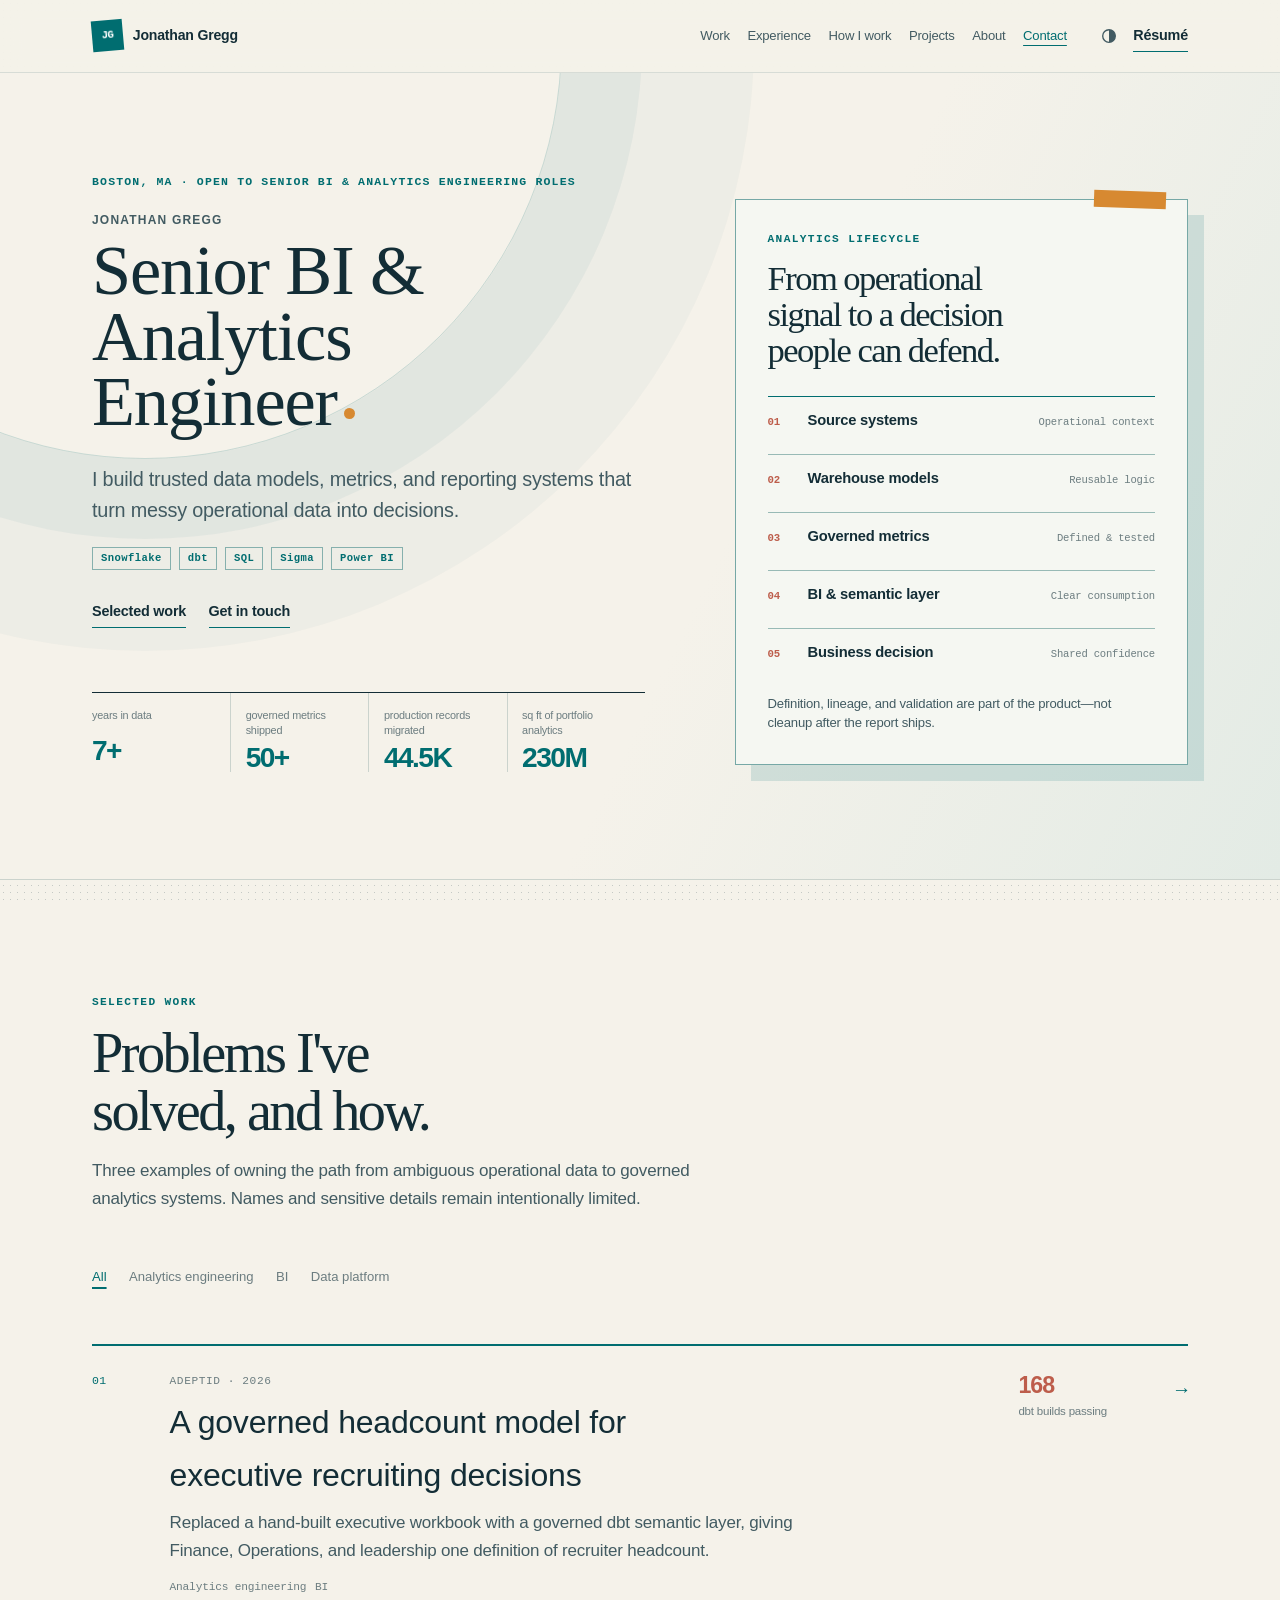
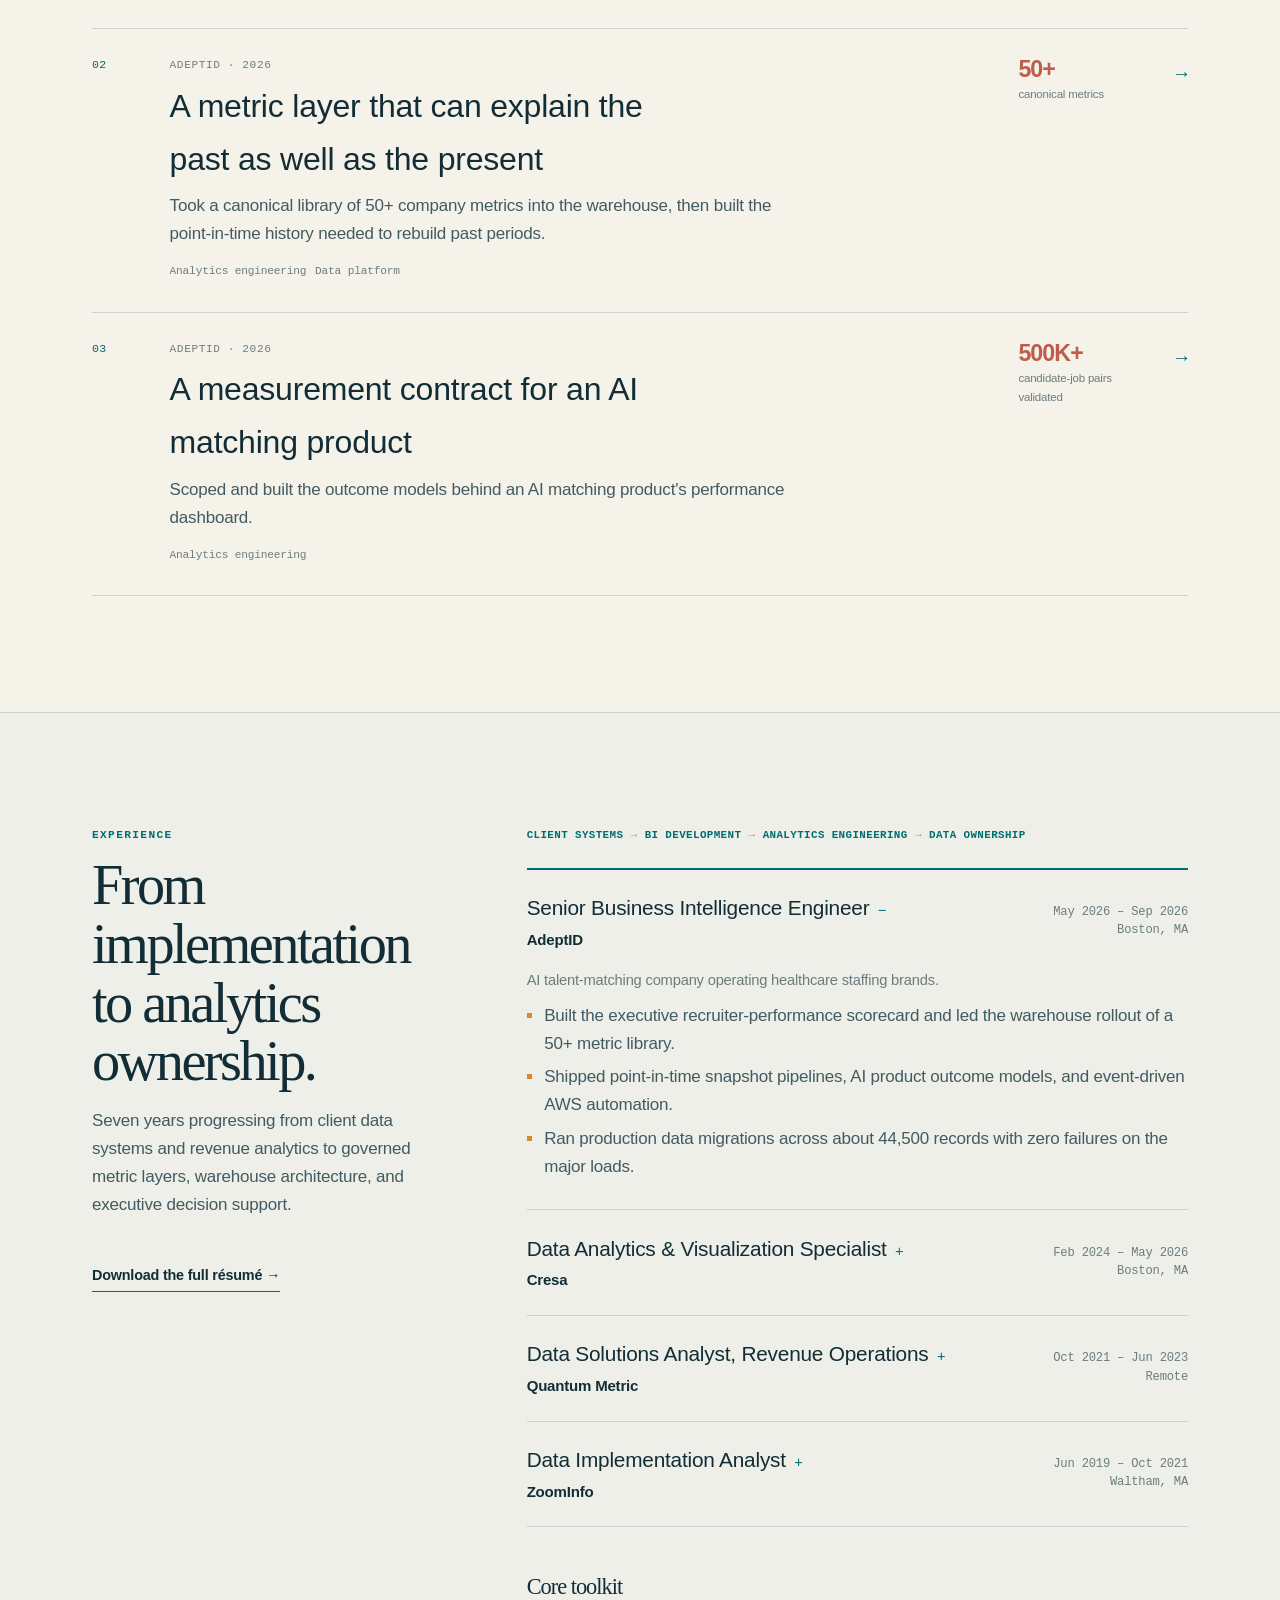
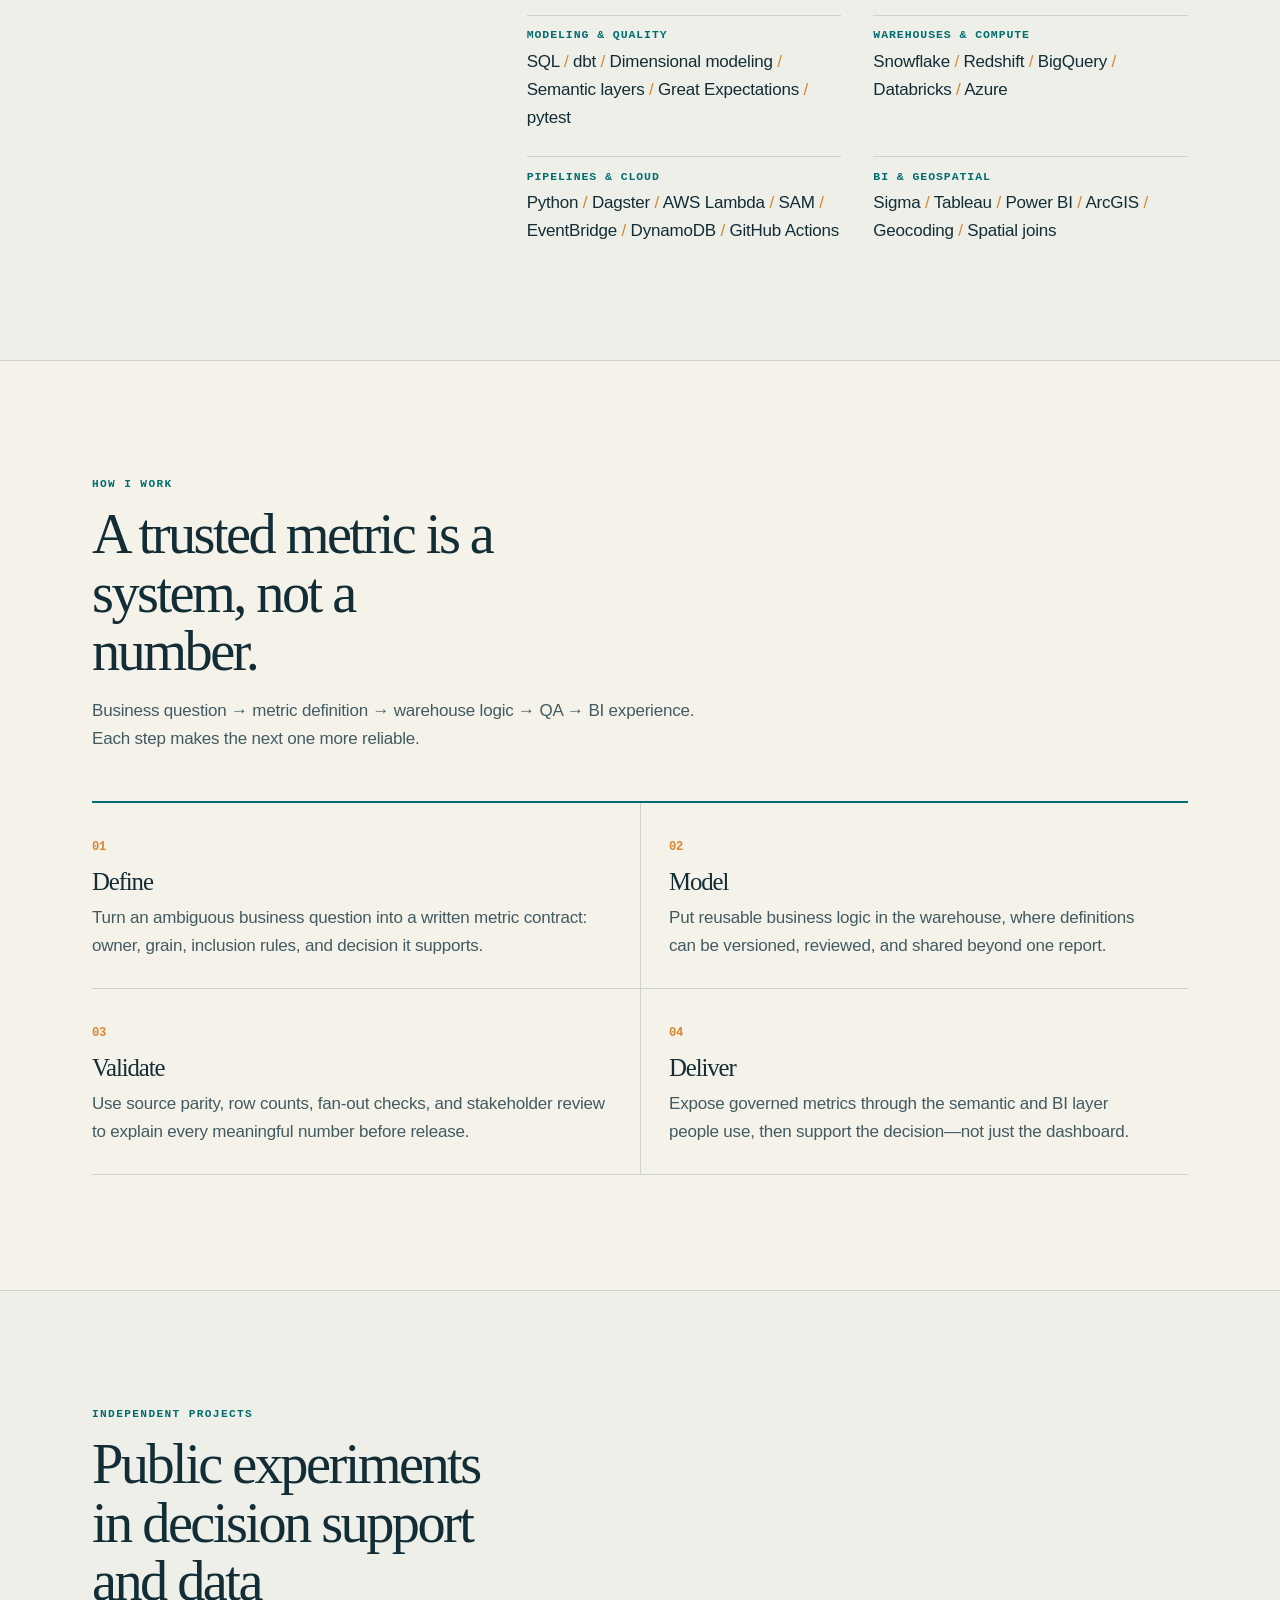
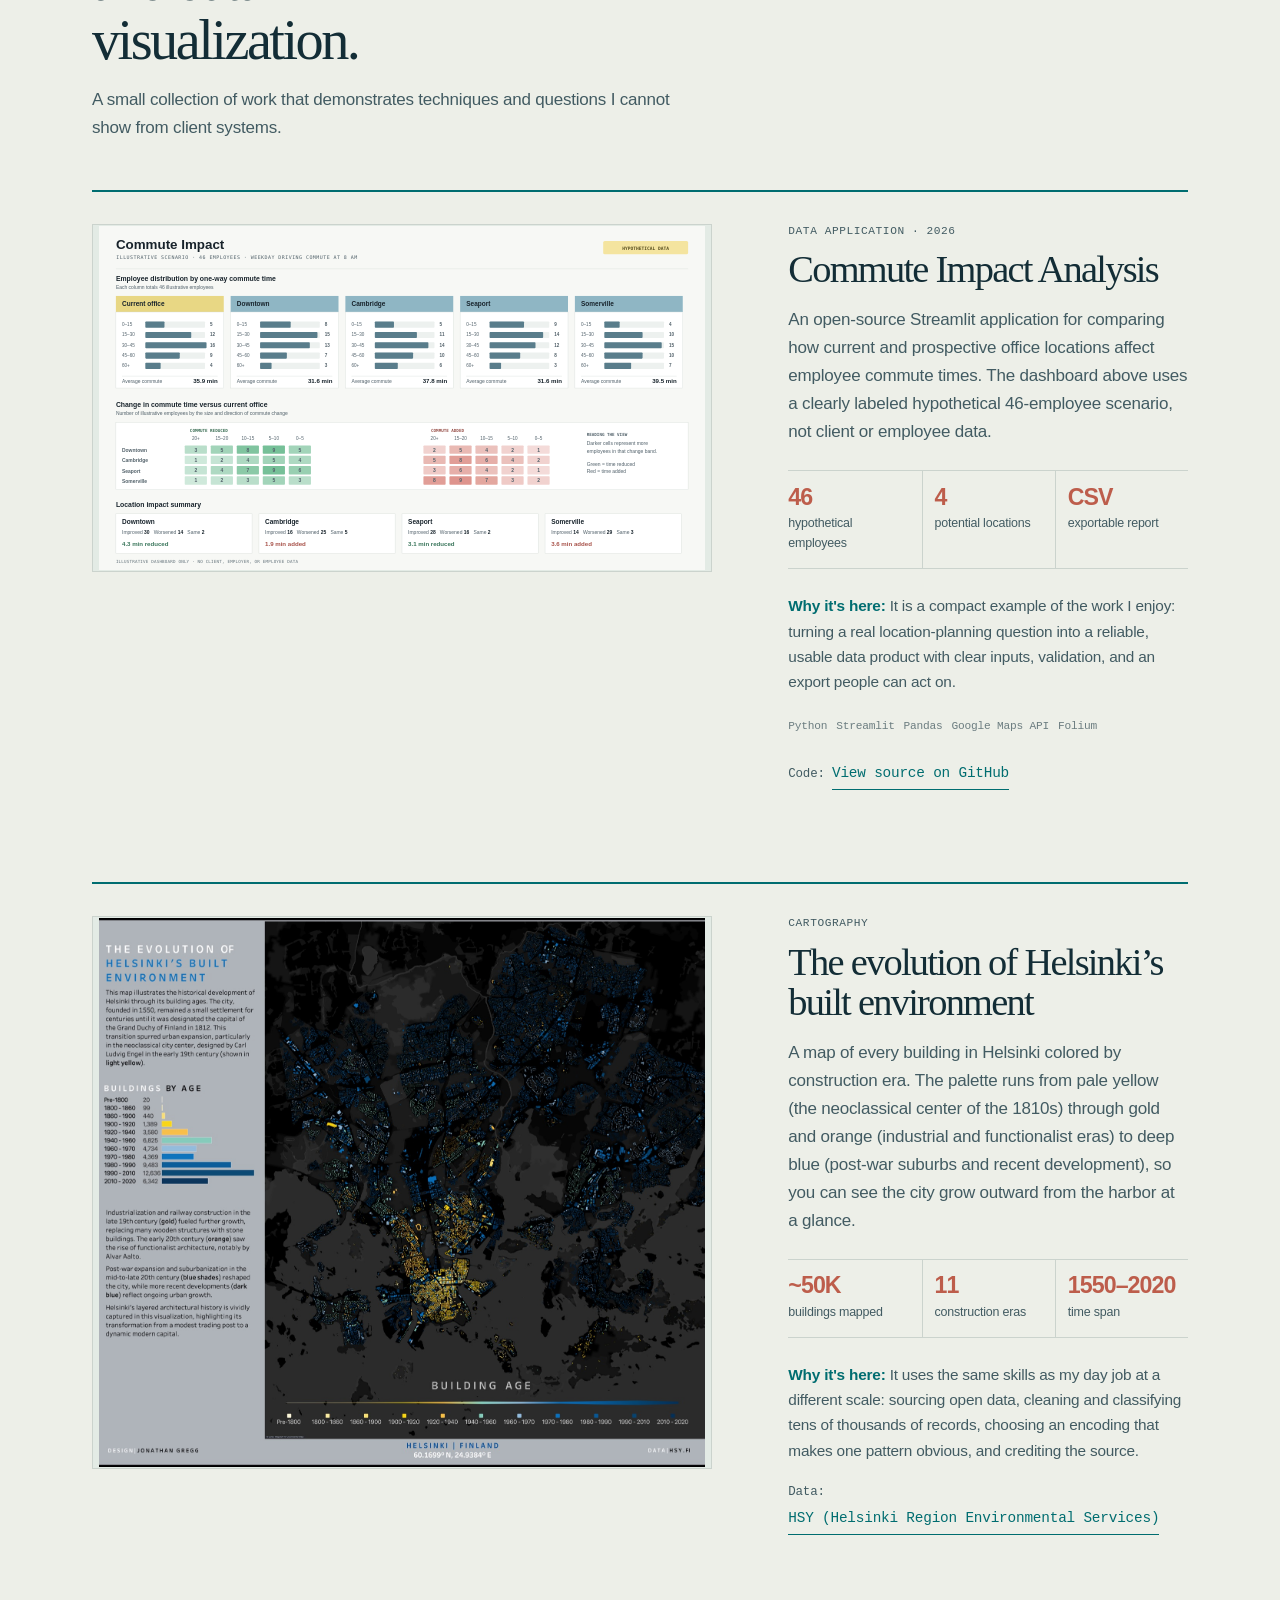
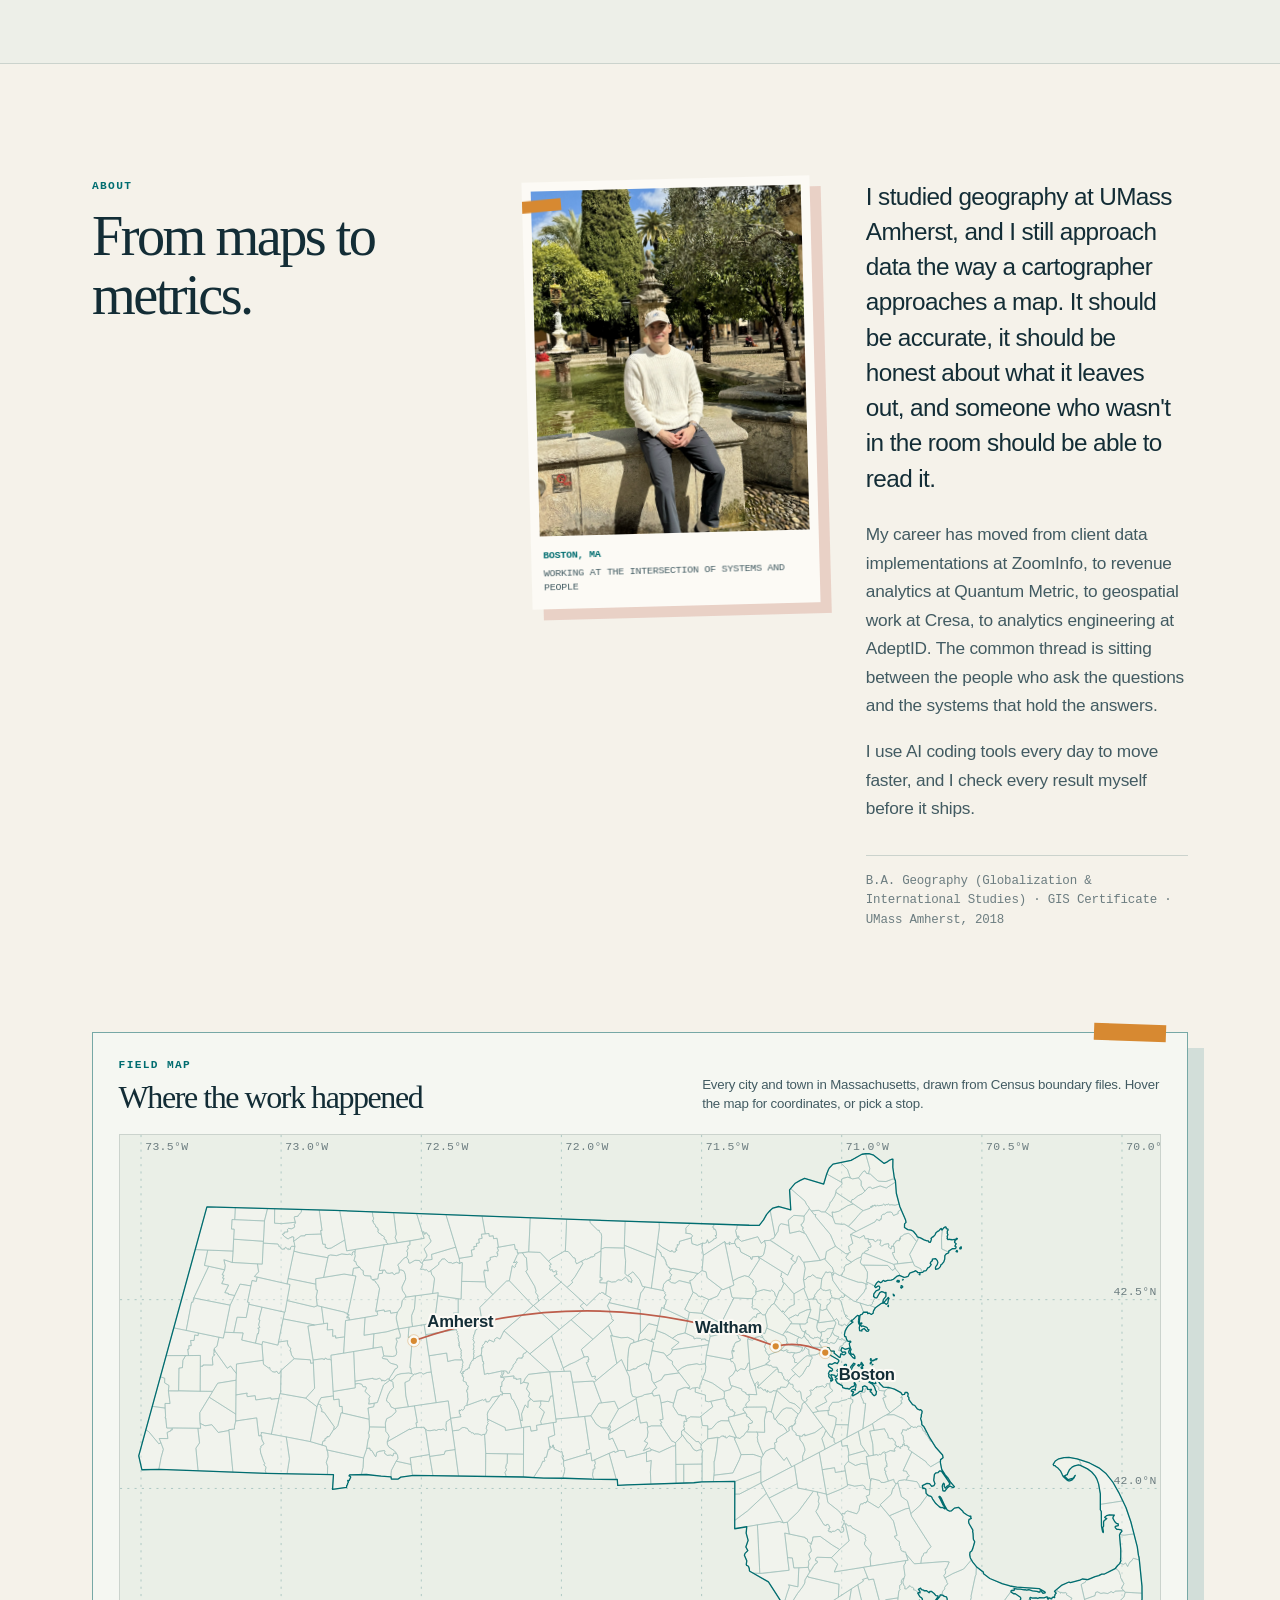
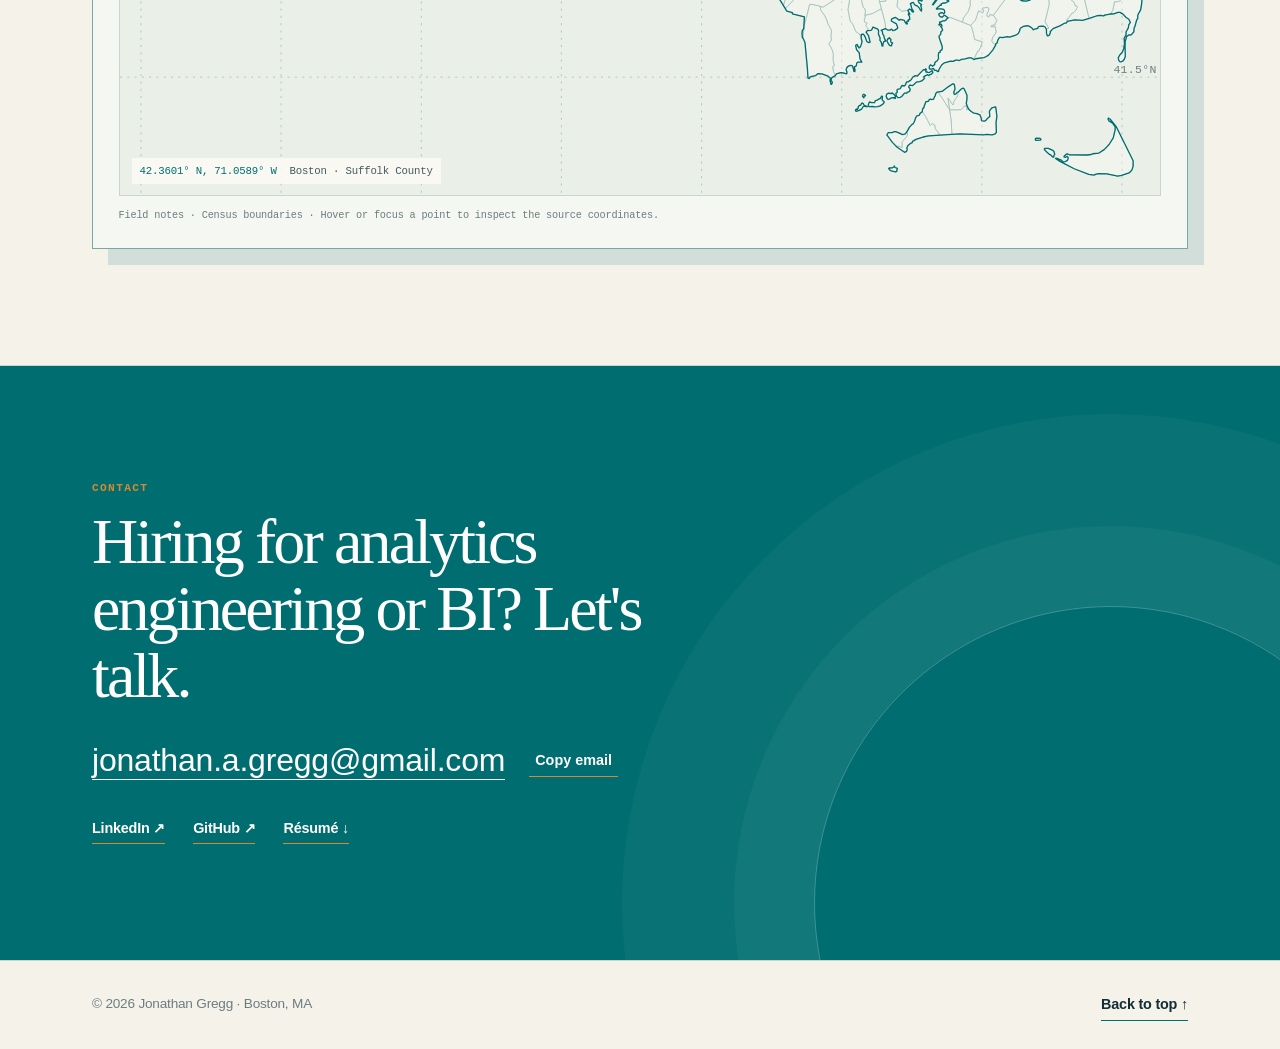
==== commit 1019acfa: "Strengthen senior BI portfolio positioning" ====
--- a/index.html
+++ b/index.html
@@ -3,23 +3,43 @@
 <head>
   <meta charset="utf-8">
   <meta name="viewport" content="width=device-width, initial-scale=1">
-  <title>Jonathan Gregg · Analytics Engineer</title>
-  <meta name="description" content="Jonathan Gregg is a Boston-based analytics engineer who builds governed, tested data products: dbt, Snowflake, Dagster, and BI.">
-  <meta property="og:title" content="Jonathan Gregg · Analytics Engineer">
-  <meta property="og:description" content="I build metrics people can trust. Selected work, experience, and contact.">
+  <meta name="robots" content="index,follow">
+  <title>Jonathan Gregg · Senior BI &amp; Analytics Engineer</title>
+  <meta name="description" content="Jonathan Gregg is a Senior BI & Analytics Engineer in Boston who builds trusted data models, governed metrics, and reporting systems from messy operational data.">
+  <meta name="author" content="Jonathan Gregg">
+  <meta property="og:title" content="Jonathan Gregg · Senior BI & Analytics Engineer">
+  <meta property="og:description" content="Trusted data models, governed metrics, and reporting systems that turn messy operational data into decisions.">
   <meta property="og:type" content="website">
   <meta property="og:url" content="https://jonathanagregg.com/">
+  <meta name="twitter:card" content="summary">
+  <meta name="twitter:title" content="Jonathan Gregg · Senior BI & Analytics Engineer">
+  <meta name="twitter:description" content="Trusted data models, governed metrics, and reporting systems that turn messy operational data into decisions.">
   <link rel="canonical" href="https://jonathanagregg.com/">
-  <meta name="theme-color" content="#f5f8f8">
+  <meta name="theme-color" content="#10262d">
   <link rel="icon" href="assets/img/favicon.svg" type="image/svg+xml">
+  <script type="application/ld+json">
+    {
+      "@context": "https://schema.org",
+      "@type": "ProfilePage",
+      "mainEntity": {
+        "@type": "Person",
+        "name": "Jonathan Gregg",
+        "jobTitle": "Senior BI & Analytics Engineer",
+        "address": { "@type": "PostalAddress", "addressLocality": "Boston", "addressRegion": "MA" },
+        "url": "https://jonathanagregg.com/",
+        "sameAs": [
+          "https://www.linkedin.com/in/jonathan-a-gregg/",
+          "https://github.com/JonathanAGregg"
+        ],
+        "knowsAbout": ["Business intelligence", "Analytics engineering", "SQL", "dbt", "Snowflake", "Metric governance", "Semantic layers", "Data modeling"]
+      }
+    }
+  </script>
 
   <!-- Apply the saved theme before first paint to avoid a flash. -->
   <script>
     try { var t = localStorage.getItem("theme"); if (t) document.documentElement.dataset.theme = t; } catch (e) {}
   </script>
-
-  <link rel="preconnect" href="https://fonts.googleapis.com">
-  <link rel="preconnect" href="https://fonts.gstatic.com" crossorigin>
   <link rel="stylesheet" href="assets/css/styles.css">
 </head>
 <body>
@@ -29,16 +49,16 @@
     <div class="wrap header-inner">
       <a class="wordmark" href="#top" aria-label="Back to top">
         <span class="monogram" aria-hidden="true">JG</span>
-        <span class="wordmark-name" data-bind="name"></span>
+        <span class="wordmark-name" data-bind="name">Jonathan Gregg</span>
       </a>
       <nav class="nav" aria-label="Primary">
         <button class="nav-toggle" aria-expanded="false" aria-controls="nav-list">Menu</button>
         <ul id="nav-list">
           <li><a href="#work">Work</a></li>
-          <li><a href="#approach">Approach</a></li>
           <li><a href="#experience">Experience</a></li>
+          <li><a href="#approach">How I work</a></li>
+          <li><a href="#projects">Projects</a></li>
           <li><a href="#about">About</a></li>
-          <li><a href="#projects">Projects</a></li>
           <li><a href="#contact">Contact</a></li>
         </ul>
       </nav>
@@ -46,128 +66,165 @@
         <button class="theme-toggle" type="button" aria-label="Switch color theme">
           <svg viewBox="0 0 20 20" width="18" height="18" aria-hidden="true"><circle cx="10" cy="10" r="7" fill="none" stroke="currentColor" stroke-width="1.5"/><path d="M10 3a7 7 0 0 1 0 14z" fill="currentColor"/></svg>
         </button>
-        <a class="btn btn-small" data-bind-href="resume" download>Résumé</a>
+        <a class="btn btn-small" href="assets/files/Jonathan_Gregg_Resume.docx" data-bind-href="resume" download>Résumé</a>
       </div>
     </div>
   </header>
 
   <main id="main">
-    <!-- Hero -->
-    <section class="hero">
-      <div class="contours" aria-hidden="true"></div>
+    <section class="hero" aria-labelledby="hero-title">
       <div class="wrap hero-inner">
         <div class="hero-copy">
-          <p class="eyebrow"><span data-bind="availability"></span></p>
-          <h1 class="hero-title">
-            <span class="hero-name" data-bind="name"></span>
-            <span class="hero-headline" data-bind="hero.headline"></span>
+          <p class="eyebrow" data-bind="availability">Boston, MA · Open to senior BI &amp; analytics engineering roles</p>
+          <h1 class="hero-title" id="hero-title">
+            <span class="hero-name" data-bind="name">Jonathan Gregg</span>
+            <span class="hero-headline" data-bind="hero.headline">Senior BI &amp; Analytics Engineer</span>
           </h1>
-          <p class="hero-intro" data-bind="hero.intro"></p>
+          <p class="hero-intro" data-bind="hero.intro">I build trusted data models, metrics, and reporting systems that turn messy operational data into decisions.</p>
+          <ul class="hero-stack" aria-label="Core analytics stack">
+            <li>Snowflake</li><li>dbt</li><li>SQL</li><li>Sigma</li><li>Power BI</li>
+          </ul>
           <div class="hero-cta">
             <a class="text-link" href="#work">Selected work</a>
             <a class="text-link" href="#contact">Get in touch</a>
           </div>
-          <dl class="glance" id="glance"></dl>
-        </div>
-        <figure class="field-map hero-field-map" id="field-map" aria-labelledby="field-map-title"></figure>
-      </div>
-    </section>
-
-    <!-- Work -->
+          <dl class="glance" id="glance">
+            <div class="glance-item"><dt>years in data</dt><dd>7+</dd></div>
+            <div class="glance-item"><dt>governed metrics shipped</dt><dd>50+</dd></div>
+            <div class="glance-item"><dt>production records migrated</dt><dd>44.5K</dd></div>
+            <div class="glance-item"><dt>sq ft of portfolio analytics</dt><dd>230M</dd></div>
+          </dl>
+        </div>
+        <figure class="hero-lineage" aria-labelledby="lineage-title">
+          <figcaption>
+            <p class="kicker">Analytics lifecycle</p>
+            <h2 id="lineage-title">From operational signal to a decision people can defend.</h2>
+          </figcaption>
+          <ol>
+            <li><span class="lineage-index">01</span><strong>Source systems</strong><small>Operational context</small></li>
+            <li><span class="lineage-index">02</span><strong>Warehouse models</strong><small>Reusable logic</small></li>
+            <li><span class="lineage-index">03</span><strong>Governed metrics</strong><small>Defined &amp; tested</small></li>
+            <li><span class="lineage-index">04</span><strong>BI &amp; semantic layer</strong><small>Clear consumption</small></li>
+            <li><span class="lineage-index">05</span><strong>Business decision</strong><small>Shared confidence</small></li>
+          </ol>
+          <p class="lineage-note">Definition, lineage, and validation are part of the product—not cleanup after the report ships.</p>
+        </figure>
+      </div>
+    </section>
+
     <section class="section" id="work" aria-labelledby="work-title">
       <div class="wrap">
-        <div class="section-head">
+        <div class="section-head work-head">
           <p class="kicker">Selected work</p>
-          <h2 id="work-title">Problems I've solved, and how</h2>
-          <p class="section-lede">Each case study covers the problem, my approach, and the outcome. Client names and internal figures are left out.</p>
+          <h2 id="work-title">Problems I've solved, and how.</h2>
+          <p class="section-lede">Three examples of owning the path from ambiguous operational data to governed analytics systems. Names and sensitive details remain intentionally limited.</p>
         </div>
         <div class="filters" role="toolbar" aria-label="Filter case studies" id="filters"></div>
         <p class="filter-count" id="filter-count" aria-live="polite"></p>
-        <ol class="work-list" id="work-list"></ol>
-      </div>
-    </section>
-
-    <!-- Approach -->
-    <section class="section section-alt" id="approach" aria-labelledby="approach-title">
-      <div class="wrap">
-        <div class="section-head">
-          <p class="kicker">Approach</p>
-          <h2 id="approach-title">How I work</h2>
-        </div>
-        <ol class="principles" id="principles"></ol>
-      </div>
-    </section>
-
-    <!-- Experience -->
-    <section class="section" id="experience" aria-labelledby="exp-title">
+        <ol class="work-list" id="work-list">
+          <li class="work-item"><article class="work-static"><p class="work-meta">AdeptID · 2026 · Analytics engineering / BI</p><h3>A governed headcount model for executive recruiting decisions</h3><p>Replaced a hand-built executive workbook with a governed dbt semantic layer, giving Finance, Operations, and leadership one definition of recruiter headcount.</p><p class="work-static-outcome"><strong>Outcome:</strong> Every downstream report now uses the same definition.</p></article></li>
+          <li class="work-item"><article class="work-static"><p class="work-meta">AdeptID · 2026 · Analytics engineering / Data platform</p><h3>A metric layer that can explain the past as well as the present</h3><p>Took a canonical library of 50+ company metrics into the warehouse and built point-in-time history for reproducible period reporting.</p><p class="work-static-outcome"><strong>Outcome:</strong> Executive reporting now runs on governed views.</p></article></li>
+          <li class="work-item"><article class="work-static"><p class="work-meta">AdeptID · 2026 · Analytics engineering</p><h3>A measurement contract for an AI matching product</h3><p>Defined and modeled the validated outcomes behind product-performance reporting, with shared rules across Product, Engineering, and Finance.</p><p class="work-static-outcome"><strong>Outcome:</strong> A validated fact table ready for product reporting.</p></article></li>
+        </ol>
+      </div>
+    </section>
+
+    <section class="section section-alt" id="experience" aria-labelledby="exp-title">
       <div class="wrap two-col">
         <div class="section-head">
           <p class="kicker">Experience</p>
-          <h2 id="exp-title">Where I've done it</h2>
-          <p class="section-lede">Seven years across four companies, from client implementations to analytics engineering.</p>
-          <a class="text-link" data-bind-href="resume" download>Download the full résumé →</a>
+          <h2 id="exp-title">From implementation to analytics ownership.</h2>
+          <p class="section-lede">Seven years progressing from client data systems and revenue analytics to governed metric layers, warehouse architecture, and executive decision support.</p>
+          <a class="text-link" href="assets/files/Jonathan_Gregg_Resume.docx" data-bind-href="resume" download>Download the full résumé →</a>
         </div>
         <div>
-          <ol class="timeline" id="timeline"></ol>
-          <h3 class="toolkit-title">Toolkit</h3>
+          <p class="experience-arc" aria-label="Career progression"><span>Client systems</span><span>BI development</span><span>Analytics engineering</span><span>Data ownership</span></p>
+          <ol class="timeline" id="timeline">
+            <li class="role"><details open><summary><span class="role-head"><span class="role-title">Senior Business Intelligence Engineer</span><span class="role-org">AdeptID</span></span><span class="role-dates">May–Sep 2026 · Boston, MA</span></summary><p class="role-blurb">Owned executive reporting, governed metric delivery, and warehouse automation.</p></details></li>
+            <li class="role"><details><summary><span class="role-head"><span class="role-title">Data Analytics &amp; Visualization Specialist</span><span class="role-org">Cresa</span></span><span class="role-dates">2024–2026 · Boston, MA</span></summary><p class="role-blurb">Connected geospatial, lease, asset, and market data for portfolio decisions.</p></details></li>
+            <li class="role"><details><summary><span class="role-head"><span class="role-title">Data Solutions Analyst, Revenue Operations</span><span class="role-org">Quantum Metric</span></span><span class="role-dates">2021–2023 · Remote</span></summary><p class="role-blurb">Built durable revenue datasets and reporting for multiple business units.</p></details></li>
+          </ol>
+          <h3 class="toolkit-title">Core toolkit</h3>
           <div class="toolkit" id="toolkit"></div>
         </div>
       </div>
     </section>
 
-    <!-- About -->
-    <section class="section section-alt" id="about" aria-labelledby="about-title">
+    <section class="section" id="approach" aria-labelledby="approach-title">
+      <div class="wrap">
+        <div class="section-head approach-head">
+          <p class="kicker">How I work</p>
+          <h2 id="approach-title">A trusted metric is a system, not a number.</h2>
+          <p class="section-lede">Business question → metric definition → warehouse logic → QA → BI experience. Each step makes the next one more reliable.</p>
+        </div>
+        <ol class="principles" id="principles">
+          <li class="principle"><span class="principle-num">01</span><h3>Define</h3><p>Write the metric contract: owner, grain, rules, and the decision it supports.</p></li>
+          <li class="principle"><span class="principle-num">02</span><h3>Model</h3><p>Make reusable logic versioned, reviewable, and available beyond one report.</p></li>
+          <li class="principle"><span class="principle-num">03</span><h3>Validate</h3><p>Use source parity, structural checks, and stakeholder review before release.</p></li>
+          <li class="principle"><span class="principle-num">04</span><h3>Deliver</h3><p>Expose a governed answer where people make decisions.</p></li>
+        </ol>
+      </div>
+    </section>
+
+    <section class="section section-alt" id="projects" aria-labelledby="projects-title">
+      <div class="wrap">
+        <div class="section-head">
+          <p class="kicker">Independent projects</p>
+          <h2 id="projects-title">Public experiments in decision support and data visualization.</h2>
+          <p class="section-lede">A small collection of work that demonstrates techniques and questions I cannot show from client systems.</p>
+        </div>
+        <div id="project-list"></div>
+      </div>
+    </section>
+
+    <section class="section" id="about" aria-labelledby="about-title">
       <div class="wrap two-col">
         <div class="section-head">
           <p class="kicker">About</p>
-          <h2 id="about-title">From maps to metrics</h2>
+          <h2 id="about-title">From maps to metrics.</h2>
         </div>
         <div class="about-content">
           <figure class="about-portrait">
-            <img src="assets/img/jonathan-gregg.jpg" alt="Portrait of Jonathan Gregg" width="1600" height="2133" loading="lazy" decoding="async">
-            <figcaption><span>Boston</span>, MA</span><span>Working at the intersection of systems and people</span></figcaption>
+            <img src="assets/img/jonathan-gregg.jpg" alt="Jonathan Gregg seated beside a fountain in a tree-lined square" width="1600" height="2133" loading="lazy" decoding="async">
+            <figcaption><span>Boston, MA</span><span>Working at the intersection of systems and people</span></figcaption>
           </figure>
-          <div class="prose" id="about-body"></div>
-        </div>
-      </div>
-      <div class="wrap">
-        <figure class="career-network" id="career-network" aria-labelledby="career-network-title"></figure>
-      </div>
-    </section>
-
-    <!-- Side projects -->
-    <section class="section" id="projects" aria-labelledby="projects-title">
-      <div class="wrap">
-        <div class="section-head">
-          <p class="kicker">Portfolio work</p>
-          <h2 id="projects-title">Independent projects</h2>
-        </div>
-        <div id="project-list"></div>
-      </div>
-    </section>
-
-    <!-- Contact -->
+          <div class="prose" id="about-body">
+            <p>I studied geography at UMass Amherst, and I still approach data the way a cartographer approaches a map: it should be accurate, honest about what it leaves out, and readable by someone who was not in the room.</p>
+            <p>My work moved from client data implementations to revenue analytics, geospatial systems, and analytics engineering. The common thread is understanding complicated systems and making them understandable enough to act on.</p>
+            <p>I use AI coding tools to move faster, and I verify every result before it ships.</p>
+            <p class="edu">B.A. Geography (Globalization &amp; International Studies) · GIS Certificate · UMass Amherst, 2018</p>
+          </div>
+        </div>
+      </div>
+      <div class="wrap">
+        <figure class="field-map about-field-map" id="field-map" aria-labelledby="field-map-title"></figure>
+      </div>
+    </section>
+
     <section class="section contact" id="contact" aria-labelledby="contact-title">
       <div class="wrap">
         <p class="kicker">Contact</p>
         <h2 id="contact-title" class="contact-title">Hiring for analytics engineering or BI? Let's talk.</h2>
         <div class="contact-row">
-          <a class="contact-email" data-bind-mailto="email"><span data-bind="email"></span></a>
+          <a class="contact-email" href="mailto:jonathan.a.gregg@gmail.com" data-bind-mailto="email"><span data-bind="email">jonathan.a.gregg@gmail.com</span></a>
           <button class="btn btn-ghost btn-small" type="button" id="copy-email">Copy email</button>
         </div>
-        <ul class="contact-links" id="contact-links"></ul>
+        <ul class="contact-links" id="contact-links">
+          <li><a class="text-link" href="https://www.linkedin.com/in/jonathan-a-gregg/" target="_blank" rel="noopener">LinkedIn ↗</a></li>
+          <li><a class="text-link" href="https://github.com/JonathanAGregg" target="_blank" rel="noopener">GitHub ↗</a></li>
+          <li><a class="text-link" href="assets/files/Jonathan_Gregg_Resume.docx" download>Résumé ↓</a></li>
+        </ul>
       </div>
     </section>
   </main>
 
   <footer class="site-footer">
     <div class="wrap footer-inner">
-      <p>© <span id="year"></span> <span data-bind="name"></span> · <span data-bind="location"></span></p>
+      <p>© <span id="year"></span> <span data-bind="name">Jonathan Gregg</span> · <span data-bind="location">Boston, MA</span></p>
       <a href="#top" class="text-link">Back to top ↑</a>
     </div>
   </footer>
 
-  <!-- Case study panel -->
   <dialog class="case" id="case" aria-labelledby="case-title">
     <div class="case-bar">
       <p class="case-meta" id="case-meta"></p>
@@ -181,7 +238,6 @@
     </div>
   </dialog>
 
-  <!-- Full-screen image viewer -->
   <dialog class="lightbox" id="lightbox" aria-label="Full-size image">
     <div class="lightbox-bar">
       <p class="lightbox-caption" id="lightbox-caption"></p>
@@ -194,11 +250,7 @@
   </dialog>
 
   <div class="toast" id="toast" role="status" aria-live="polite"></div>
-
-  <noscript><p class="wrap">This site needs JavaScript to show its content. You can also reach me at jonathan.a.gregg@gmail.com.</p></noscript>
-
   <script src="assets/js/content.js"></script>
-  <script src="assets/js/contours.js"></script>
   <script src="assets/js/ma-map.js"></script>
   <script src="assets/js/main.js"></script>
 </body>
--- a/assets/css/styles.css
+++ b/assets/css/styles.css
@@ -74,30 +74,40 @@
 /* Hero */
 .hero { position: relative; overflow: hidden; border-bottom: 1px solid var(--rule); background: linear-gradient(116deg, var(--paper) 0%, var(--paper) 57%, var(--wash) 100%); }
 .hero::before { position: absolute; top: -28rem; left: -17rem; width: 52rem; height: 52rem; border: 1px solid color-mix(in srgb, var(--teal) 19%, transparent); border-radius: 50%; content: ""; box-shadow: 0 0 0 5rem color-mix(in srgb, var(--teal) 5%, transparent), 0 0 0 12rem color-mix(in srgb, var(--teal) 3%, transparent); pointer-events: none; }
-.contours { display: none; }
-.hero-inner { position: relative; display: grid; grid-template-columns: minmax(0, .95fr) minmax(25rem, .95fr); align-items: center; gap: clamp(2.5rem, 7vw, 7rem); min-height: min(50rem, calc(100vh - 4.5rem)); padding-top: clamp(4rem, 8vw, 7rem); padding-bottom: clamp(4rem, 7vw, 6rem); }
+.hero-inner { position: relative; display: grid; grid-template-columns: minmax(0, 1fr) minmax(23rem, .82fr); align-items: center; gap: clamp(2.5rem, 7vw, 7rem); min-height: min(48rem, calc(100vh - 4.5rem)); padding-top: clamp(4rem, 8vw, 7rem); padding-bottom: clamp(4rem, 7vw, 6rem); }
 .hero-copy { position: relative; z-index: 1; max-width: 43rem; }
 .hero .eyebrow { margin-bottom: 1.4rem; color: var(--teal); font: 700 .72rem/1.3 var(--mono); letter-spacing: .1em; text-transform: uppercase; }
 .hero-title { display: grid; gap: .7rem; }
 .hero-name { color: var(--ink-2); font: 700 .75rem/1.2 var(--sans); letter-spacing: .1em; text-transform: uppercase; }
-.hero-headline { max-width: 10.5ch; font-size: clamp(3.35rem, 6vw, 6.25rem); line-height: .93; }
+.hero-headline { max-width: 11ch; font-size: clamp(3.2rem, 5.5vw, 5.8rem); line-height: .93; }
 .hero-headline::after { display: inline-block; width: .16em; height: .16em; margin: 0 0 .09em .1em; border-radius: 50%; background: var(--amber); content: ""; }
-.hero-intro { max-width: 35rem; margin: 1.85rem 0 1.65rem; color: var(--ink-2); font-size: clamp(1.06rem, 1.5vw, 1.22rem); line-height: 1.55; }
+.hero-intro { max-width: 36rem; margin: 1.85rem 0 1.35rem; color: var(--ink-2); font-size: clamp(1.08rem, 1.55vw, 1.25rem); line-height: 1.55; }
+.hero-stack { display: flex; flex-wrap: wrap; gap: .5rem; margin: 0 0 1.65rem; }
+.hero-stack li { padding: .3rem .5rem; border: 1px solid color-mix(in srgb, var(--teal) 34%, var(--rule)); color: var(--teal); font: 700 .66rem/1 var(--mono); letter-spacing: .04em; }
 .hero-cta { display: flex; flex-wrap: wrap; gap: 1.4rem; }
 .glance { display: grid; grid-template-columns: repeat(4, minmax(0, 1fr)); margin-top: clamp(2.5rem, 5vw, 4rem); border-top: 1px solid var(--ink); }
 .glance-item { display: grid; gap: .4rem; padding: .95rem .9rem 0 0; }
 .glance-item + .glance-item { padding-left: .9rem; border-left: 1px solid var(--rule); }
 .glance dd { margin: 0; color: var(--teal); font: 650 clamp(1.35rem, 2.2vw, 1.85rem)/1 var(--sans); letter-spacing: -.055em; }
 .glance dt { color: var(--ink-3); font-size: .68rem; line-height: 1.35; }
-
-/* Field map — intentionally compact in the landing composition */
-.field-map { margin: 0; }
-.hero-field-map { position: relative; min-width: 0; padding: clamp(1.1rem, 2.5vw, 1.6rem); border: 1px solid color-mix(in srgb, var(--teal) 42%, var(--rule)); background: color-mix(in srgb, var(--paper-raised) 86%, var(--teal-soft)); box-shadow: 16px 16px 0 color-mix(in srgb, var(--teal) 14%, transparent); }
-.hero-field-map::before { position: absolute; top: -.55rem; right: 1.3rem; width: 4.5rem; height: 1.05rem; background: var(--amber); content: ""; transform: rotate(2deg); }
-.fm-hero-head { display: grid; grid-template-columns: minmax(0, 1.1fr) minmax(11rem, .9fr); gap: 1.4rem; align-items: end; margin-bottom: 1.25rem; }
-.fm-hero-head .kicker { margin: 0 0 .45rem; }
-.fm-hero-head h2 { font-size: clamp(1.55rem, 2.5vw, 2.25rem); }
-.fm-hero-head > p { margin: 0; color: var(--ink-2); font-size: .83rem; line-height: 1.48; }
+.hero-lineage { position: relative; min-width: 0; margin: 0; padding: clamp(1.3rem, 3vw, 2rem); border: 1px solid color-mix(in srgb, var(--teal) 42%, var(--rule)); background: color-mix(in srgb, var(--paper-raised) 86%, var(--teal-soft)); box-shadow: 16px 16px 0 color-mix(in srgb, var(--teal) 14%, transparent); }
+.hero-lineage::before { position: absolute; top: -.55rem; right: 1.3rem; width: 4.5rem; height: 1.05rem; background: var(--amber); content: ""; transform: rotate(2deg); }
+.hero-lineage h2 { max-width: 16ch; font-size: clamp(1.65rem, 2.7vw, 2.5rem); }
+.hero-lineage ol { display: grid; gap: .65rem; margin: 1.7rem 0 1.15rem; }
+.hero-lineage li { display: grid; grid-template-columns: 2rem minmax(0, 1fr) auto; align-items: baseline; gap: .5rem; padding: .7rem 0; border-top: 1px solid color-mix(in srgb, var(--teal) 25%, var(--rule)); }
+.hero-lineage li:first-child { border-top-color: var(--teal); }
+.lineage-index { color: var(--coral); font: 700 .67rem var(--mono); }
+.hero-lineage strong { font-size: .92rem; }
+.hero-lineage small { color: var(--ink-3); font: .66rem var(--mono); text-align: right; }
+.lineage-note { margin: 0; color: var(--ink-2); font-size: .82rem; line-height: 1.45; }
+
+/* Field map — a personal data-storytelling layer */
+.field-map { position: relative; margin: clamp(3.5rem, 7vw, 5.5rem) 0 0; padding: clamp(1.1rem, 2.5vw, 1.6rem); border: 1px solid color-mix(in srgb, var(--teal) 42%, var(--rule)); background: color-mix(in srgb, var(--paper-raised) 86%, var(--teal-soft)); box-shadow: 16px 16px 0 color-mix(in srgb, var(--teal) 14%, transparent); }
+.field-map::before { position: absolute; top: -.55rem; right: 1.3rem; width: 4.5rem; height: 1.05rem; background: var(--amber); content: ""; transform: rotate(2deg); }
+.fm-head { display: grid; grid-template-columns: minmax(0, 1.1fr) minmax(11rem, .9fr); gap: 1.4rem; align-items: end; margin-bottom: 1.25rem; }
+.fm-head .kicker { margin: 0 0 .45rem; }
+.fm-head h3 { font-size: clamp(1.55rem, 2.5vw, 2.25rem); }
+.fm-head > p { margin: 0; color: var(--ink-2); font-size: .83rem; line-height: 1.48; }
 .fm-canvas { position: relative; overflow: hidden; border: 1px solid var(--rule); background: color-mix(in srgb, var(--paper) 76%, var(--teal-soft)); }
 .fm-svg { width: 100%; height: auto; cursor: crosshair; touch-action: manipulation; }
 .fm-grat { fill: none; stroke: color-mix(in srgb, var(--teal) 32%, var(--rule)); stroke-width: .6; stroke-dasharray: 2 5; }
@@ -129,6 +139,11 @@
 .two-col .text-link { margin-top: 1.5rem; }
 
 /* Work and approach */
+.work-static { padding: 1.7rem 0; }
+.work-static h3 { max-width: 30ch; margin: .45rem 0 .6rem; font-size: clamp(1.5rem, 2.5vw, 2.08rem); }
+.work-static > p { max-width: 43rem; margin-bottom: .6rem; color: var(--ink-2); }
+.work-static .work-static-outcome { color: var(--ink); }
+.work-static-outcome strong { color: var(--teal); }
 .filters { display: flex; flex-wrap: wrap; gap: .4rem; }
 .chip { padding: .3rem 0; border: 0; background: transparent; color: var(--ink-3); font-size: .82rem; }
 .chip + .chip { margin-left: 1rem; }
@@ -158,6 +173,9 @@
 .principle p { margin: 0; color: var(--ink-2); }
 
 /* Experience */
+.experience-arc { display: flex; flex-wrap: wrap; gap: .45rem; margin: 0 0 1.6rem; color: var(--teal); font: 700 .68rem/1.3 var(--mono); letter-spacing: .035em; text-transform: uppercase; }
+.experience-arc span { display: inline-flex; align-items: center; gap: .45rem; }
+.experience-arc span:not(:last-child)::after { color: var(--amber); content: "→"; }
 .timeline { border-top: 2px solid var(--teal); }
 .role { border-bottom: 1px solid var(--rule); }
 .role summary { display: flex; align-items: baseline; justify-content: space-between; gap: 1rem; padding: 1.35rem 0; cursor: pointer; list-style: none; }
@@ -180,7 +198,7 @@
 .tool-group p { margin: 0; }
 .sep { color: var(--amber); }
 
-/* About, portrait, and the new data network */
+/* About */
 .about-content { display: grid; grid-template-columns: minmax(14rem, 18rem) minmax(0, 1fr); gap: clamp(1.5rem, 4vw, 3.75rem); align-items: start; }
 .about-portrait { position: relative; align-self: start; width: 100%; margin: 0; padding: .55rem .55rem 0; overflow: hidden; background: var(--paper-raised); box-shadow: 11px 11px 0 color-mix(in srgb, var(--coral) 22%, transparent); transform: rotate(-1.5deg); }
 .about-portrait::before { position: absolute; z-index: 1; top: 1.1rem; left: -.55rem; width: 3rem; height: .75rem; background: var(--amber); content: ""; transform: rotate(-4deg); }
@@ -190,36 +208,6 @@
 .prose p { max-width: 38rem; color: var(--ink-2); font-size: 1.08rem; }
 .prose p:first-child { color: var(--ink); font: 500 clamp(1.25rem, 2.1vw, 1.52rem)/1.45 var(--sans); letter-spacing: -.025em; }
 .prose .edu { margin-top: 2rem; padding-top: 1rem; border-top: 1px solid var(--rule); color: var(--ink-3); font: .78rem/1.6 var(--mono); }
-.career-network { margin: clamp(3.5rem, 7vw, 5.5rem) 0 0; padding-top: 2rem; border-top: 2px solid var(--teal); }
-.cn-head { display: grid; grid-template-columns: minmax(0, 1fr) minmax(15rem, .9fr); gap: 2rem; align-items: end; margin-bottom: 1.5rem; }
-.cn-head h3 { font-size: clamp(1.8rem, 3vw, 2.65rem); }
-.cn-head > p { max-width: 35rem; margin: 0; color: var(--ink-2); font-size: .92rem; }
-.cn-body { display: grid; grid-template-columns: minmax(0, 2.15fr) minmax(15rem, .85fr); border: 1px solid var(--rule); background: var(--paper-raised); }
-.cn-stage { position: relative; min-width: 0; overflow: hidden; border-right: 1px solid var(--rule); background: linear-gradient(135deg, color-mix(in srgb, var(--teal-soft) 44%, var(--paper-raised)), var(--paper-raised)); }
-.cn-svg { width: 100%; height: auto; min-height: 23rem; }
-.cn-grid { fill: none; stroke: color-mix(in srgb, var(--teal) 17%, var(--rule)); stroke-width: 1; stroke-dasharray: 2 6; }
-.cn-link { fill: none; stroke: var(--sky); stroke-width: 2; stroke-dasharray: 5 7; opacity: .35; transition: opacity .25s var(--ease), stroke .25s var(--ease); }
-.cn-link.on { stroke: var(--coral); opacity: 1; }
-.cn-node { cursor: pointer; }
-.cn-pulse { fill: var(--amber); opacity: 0; transform: scale(.5); transform-origin: center; transition: opacity .25s, transform .3s var(--ease); }
-.cn-halo { fill: var(--paper-raised); stroke: var(--teal); stroke-width: 1.5; }
-.cn-core { fill: var(--teal); stroke: var(--paper-raised); stroke-width: 2; }
-.cn-node.on .cn-pulse, .cn-node:hover .cn-pulse, .cn-node:focus .cn-pulse { opacity: .28; transform: scale(1); }
-.cn-node.on .cn-core, .cn-node:hover .cn-core, .cn-node:focus .cn-core { fill: var(--coral); }
-.cn-number { fill: var(--paper-raised); font: 700 7px var(--mono); pointer-events: none; }
-.cn-label { fill: var(--ink); font: 700 13px var(--sans); letter-spacing: -.02em; pointer-events: none; }
-.cn-axis { position: absolute; margin: 0; color: var(--ink-3); font: 700 .58rem var(--mono); letter-spacing: .09em; }
-.cn-axis-x { right: 1rem; bottom: .7rem; }
-.cn-axis-y { top: 1.1rem; left: .8rem; transform: rotate(-90deg); transform-origin: left top; }
-.cn-detail { display: flex; flex-direction: column; justify-content: center; min-height: 100%; padding: clamp(1.4rem, 3vw, 2.3rem); background: color-mix(in srgb, var(--paper-raised) 88%, var(--amber)); }
-.cn-detail p { margin-bottom: .9rem; }
-.cn-detail-kicker { color: var(--teal); font: 700 .65rem/1.3 var(--mono); letter-spacing: .1em; text-transform: uppercase; }
-.cn-detail-kicker span { color: var(--coral); }
-.cn-detail h4 { margin-bottom: .7rem; font-size: clamp(1.55rem, 2.2vw, 2rem); }
-.cn-detail-role { color: var(--ink-2); line-height: 1.45; }
-.cn-detail-meta { color: var(--ink-3); font: .72rem/1.45 var(--mono); }
-.cn-detail-stage { display: inline-block; align-self: flex-start; margin: .4rem 0 0 !important; padding: .2rem .4rem; background: var(--teal-soft); color: var(--teal); font: 700 .61rem/1.2 var(--mono); letter-spacing: .06em; text-transform: uppercase; }
-.career-network > figcaption { margin-top: .75rem; color: var(--ink-3); font: .7rem/1.5 var(--mono); }
 
 /* Projects and contact */
 .project { display: grid; grid-template-columns: minmax(0, 1.55fr) minmax(0, 1fr); align-items: start; gap: clamp(2rem, 6vw, 6rem); padding-top: 2rem; border-top: 2px solid var(--teal); }
@@ -278,6 +266,13 @@
 .case-grid { display: grid; gap: 2rem; }
 .case-grid h3 { margin-bottom: .75rem; color: var(--teal); font: 700 .75rem var(--mono); letter-spacing: .08em; text-transform: uppercase; }
 .case-grid p { max-width: 42rem; margin: 0; }
+.case-list { display: grid; gap: .55rem; max-width: 42rem; color: var(--ink-2); }
+.case-list li { padding-left: 1rem; position: relative; }
+.case-list li::before { position: absolute; left: 0; color: var(--amber); content: "—"; }
+.architecture-flow { display: grid; grid-template-columns: repeat(5, minmax(0, 1fr)); overflow: hidden; border: 1px solid var(--rule); background: var(--paper-raised); }
+.architecture-flow li { display: grid; gap: .45rem; min-height: 6.5rem; padding: .75rem; color: var(--ink-2); font-size: .8rem; line-height: 1.35; }
+.architecture-flow li + li { border-left: 1px solid var(--rule); }
+.architecture-flow span { color: var(--coral); font: 700 .65rem var(--mono); }
 .steps { display: grid; gap: .9rem; max-width: 42rem; counter-reset: s; }
 .steps li { display: grid; grid-template-columns: 2rem 1fr; counter-increment: s; }
 .steps li::before { color: var(--coral); font: 700 .78rem/1.9 var(--mono); content: counter(s, decimal-leading-zero); }
@@ -300,9 +295,9 @@
   .work-link { grid-template-columns: 2.5rem minmax(0, 1fr) 1.5rem; }
   .work-stat { grid-column: 2; grid-row: 2; display: flex; align-items: baseline; gap: .55rem; }
   .about-content { grid-template-columns: minmax(13rem, 15rem) minmax(0, 1fr); }
-  .cn-head, .cn-body { grid-template-columns: 1fr; }
-  .cn-stage { border-right: 0; border-bottom: 1px solid var(--rule); }
-  .cn-detail { min-height: 12rem; }
+  .architecture-flow { grid-template-columns: repeat(3, minmax(0, 1fr)); }
+  .architecture-flow li:nth-child(4) { border-left: 0; border-top: 1px solid var(--rule); }
+  .architecture-flow li:nth-child(5) { border-top: 1px solid var(--rule); }
 }
 @media (max-width: 760px) {
   .nav-toggle { display: inline-block; }
@@ -313,10 +308,12 @@
   .header-inner { height: 4rem; gap: .75rem; }
   .hero-inner { grid-template-columns: 1fr; min-height: auto; padding-top: 3.5rem; padding-bottom: 3.5rem; }
   .hero-headline { font-size: clamp(3.1rem, 13vw, 4.7rem); }
-  .hero-field-map { width: min(100%, 34rem); }
-  .fm-hero-head { grid-template-columns: 1fr; gap: .75rem; }
+  .hero-lineage { width: min(100%, 34rem); }
+  .fm-head { grid-template-columns: 1fr; gap: .75rem; }
+  .hero-lineage li { grid-template-columns: 1.8rem minmax(0, 1fr); }
+  .hero-lineage small { grid-column: 2; text-align: left; }
   .glance { grid-template-columns: repeat(2, minmax(0, 1fr)); }
-  .glance-item { padding: .9rem .9rem .9rem 0; border-bottom: 1px solid var(--rule); }
+  .glance-item, .glance-item + .glance-item { padding: .9rem .9rem .9rem 0; border-bottom: 1px solid var(--rule); border-left: 0; }
   .glance-item:nth-child(even) { padding-left: .9rem; border-left: 1px solid var(--rule); }
   .two-col { grid-template-columns: 1fr; gap: 0; }
   .two-col .section-head { position: static; }
@@ -325,6 +322,11 @@
   .principle, .principle:nth-child(even) { padding: 1.6rem 0; border-left: 0; }
   .about-portrait { width: min(70%, 18rem); margin-bottom: 1.75rem; }
   .about-portrait img { height: auto; aspect-ratio: 4 / 5; object-position: center 42%; }
+  .experience-arc { display: grid; gap: .5rem; }
+  .experience-arc span::after { display: none; }
+  .architecture-flow { grid-template-columns: 1fr; }
+  .architecture-flow li, .architecture-flow li + li { min-height: 0; border-top: 1px solid var(--rule); border-left: 0; }
+  .architecture-flow li:first-child { border-top: 0; }
   .role summary { flex-direction: column; gap: .35rem; }
   .role-dates { text-align: left; white-space: normal; }
   .role-dates > span { display: inline; }
@@ -339,9 +341,6 @@
   .project-facts dd { font-size: 1.1rem; white-space: normal; }
   .project-facts div { padding-right: .5rem; }
   .project-facts div + div { padding-left: .5rem; }
-  .cn-svg { min-width: 40rem; max-width: none; }
-  .cn-stage { overflow-x: auto; }
-  .cn-axis { display: none; }
   .case { border-left: 0; }
   .case-metrics { grid-template-columns: 1fr; }
   .case-metrics div { display: flex; align-items: baseline; gap: .75rem; padding: .8rem 0; }
@@ -367,7 +366,7 @@
   .hero .text-link, .hero .btn { min-height: 44px; }
 }
 @media print {
-  .site-header, .field-map, .about-portrait, .lightbox, .project-zoom-hint, .filters, .filter-count, .hero-cta, .work-arrow, .case, .toast, .site-footer a, #copy-email, .theme-toggle, .career-network { display: none !important; }
+  .site-header, .field-map, .about-portrait, .lightbox, .project-zoom-hint, .filters, .filter-count, .hero-cta, .work-arrow, .case, .toast, .site-footer a, #copy-email, .theme-toggle, .hero-lineage { display: none !important; }
   body, .hero { background: #fff; color: #000; font-size: 11pt; }
   body::before { display: none; }
   .section, .hero-inner { padding: 1.5rem 0; }
